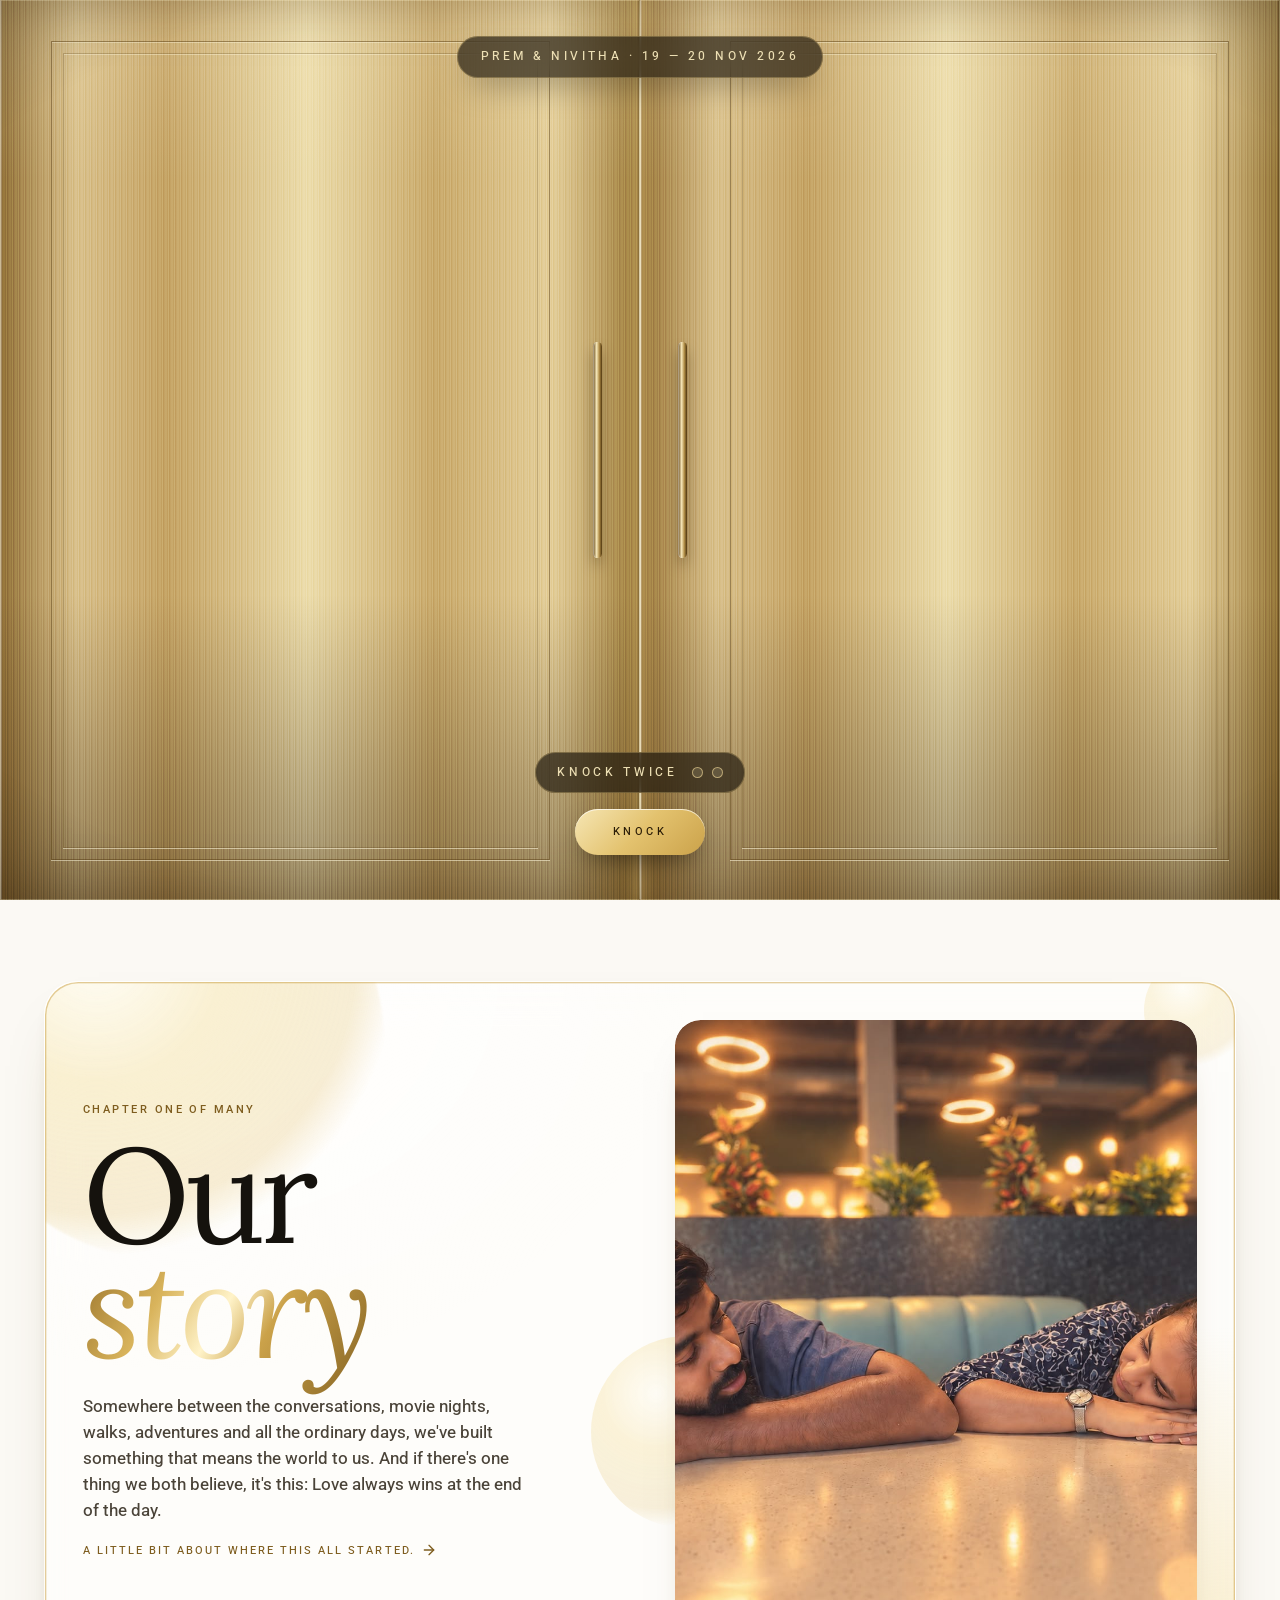
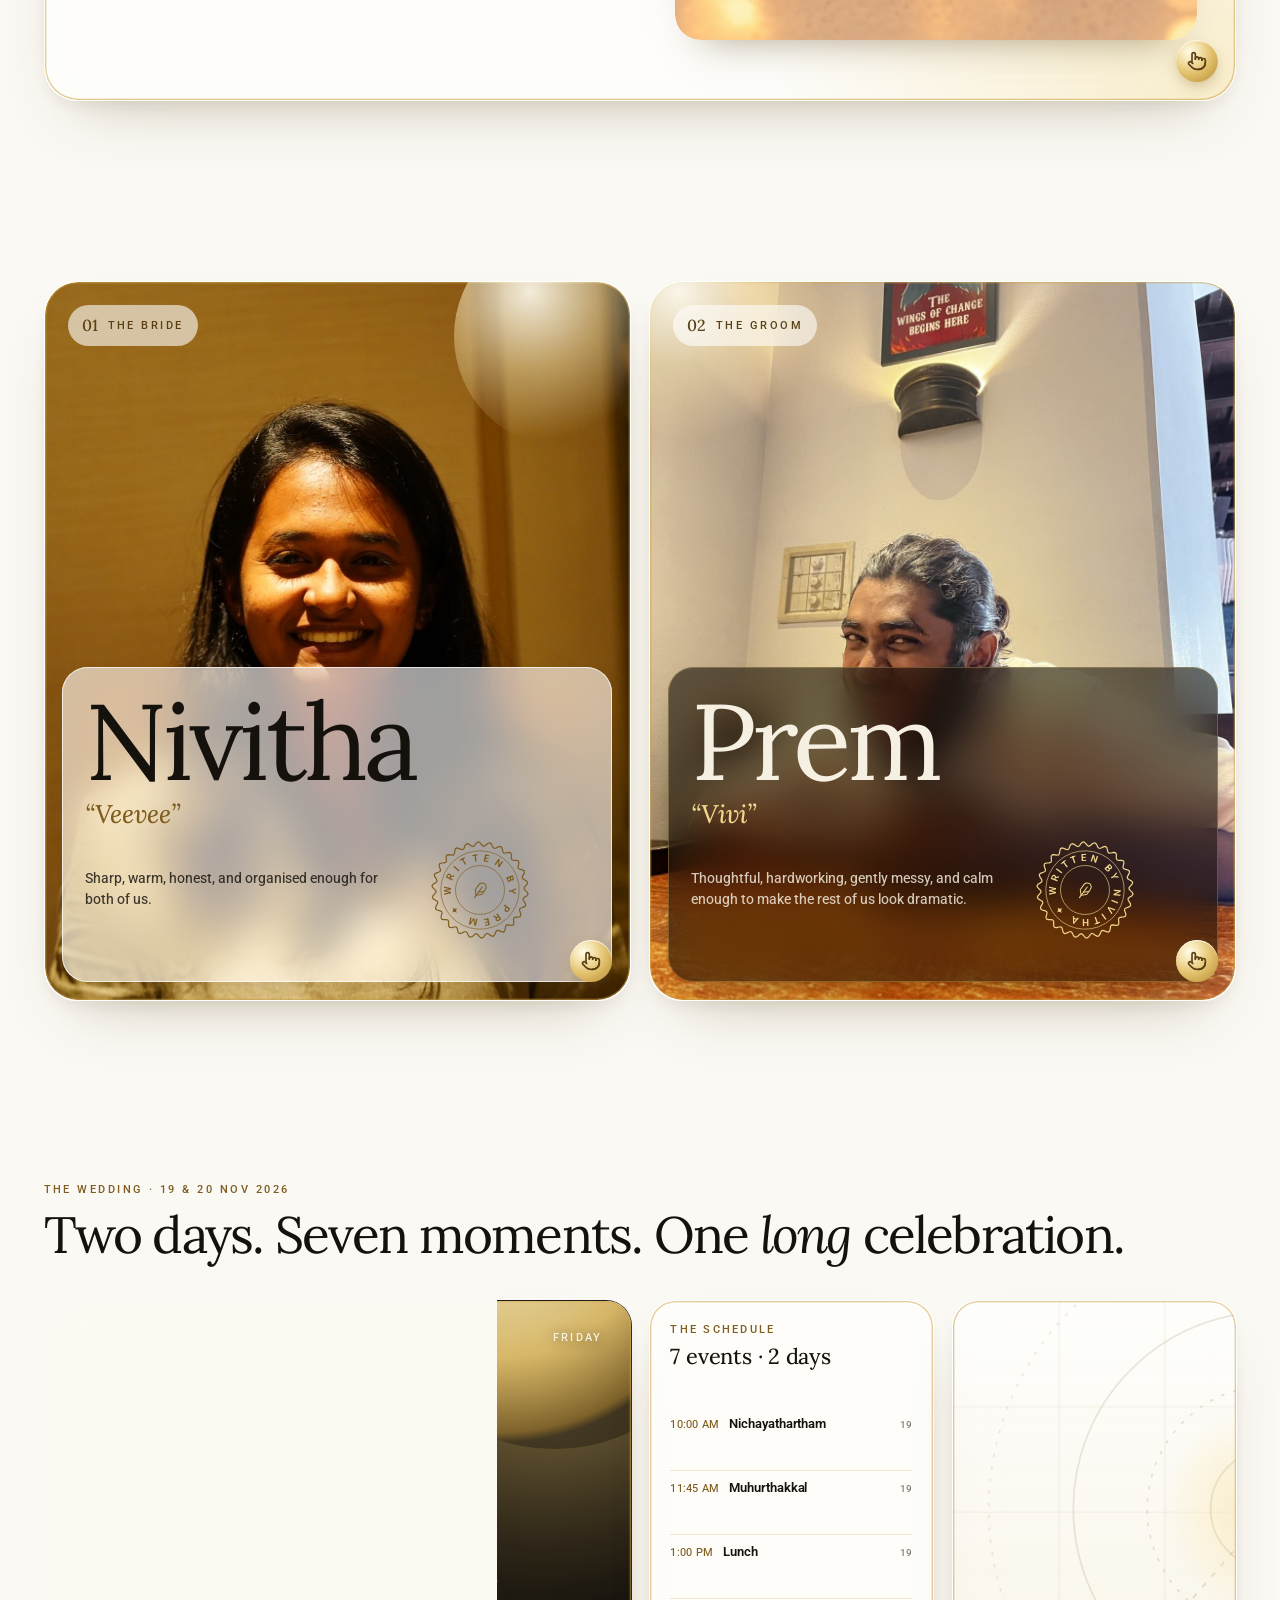
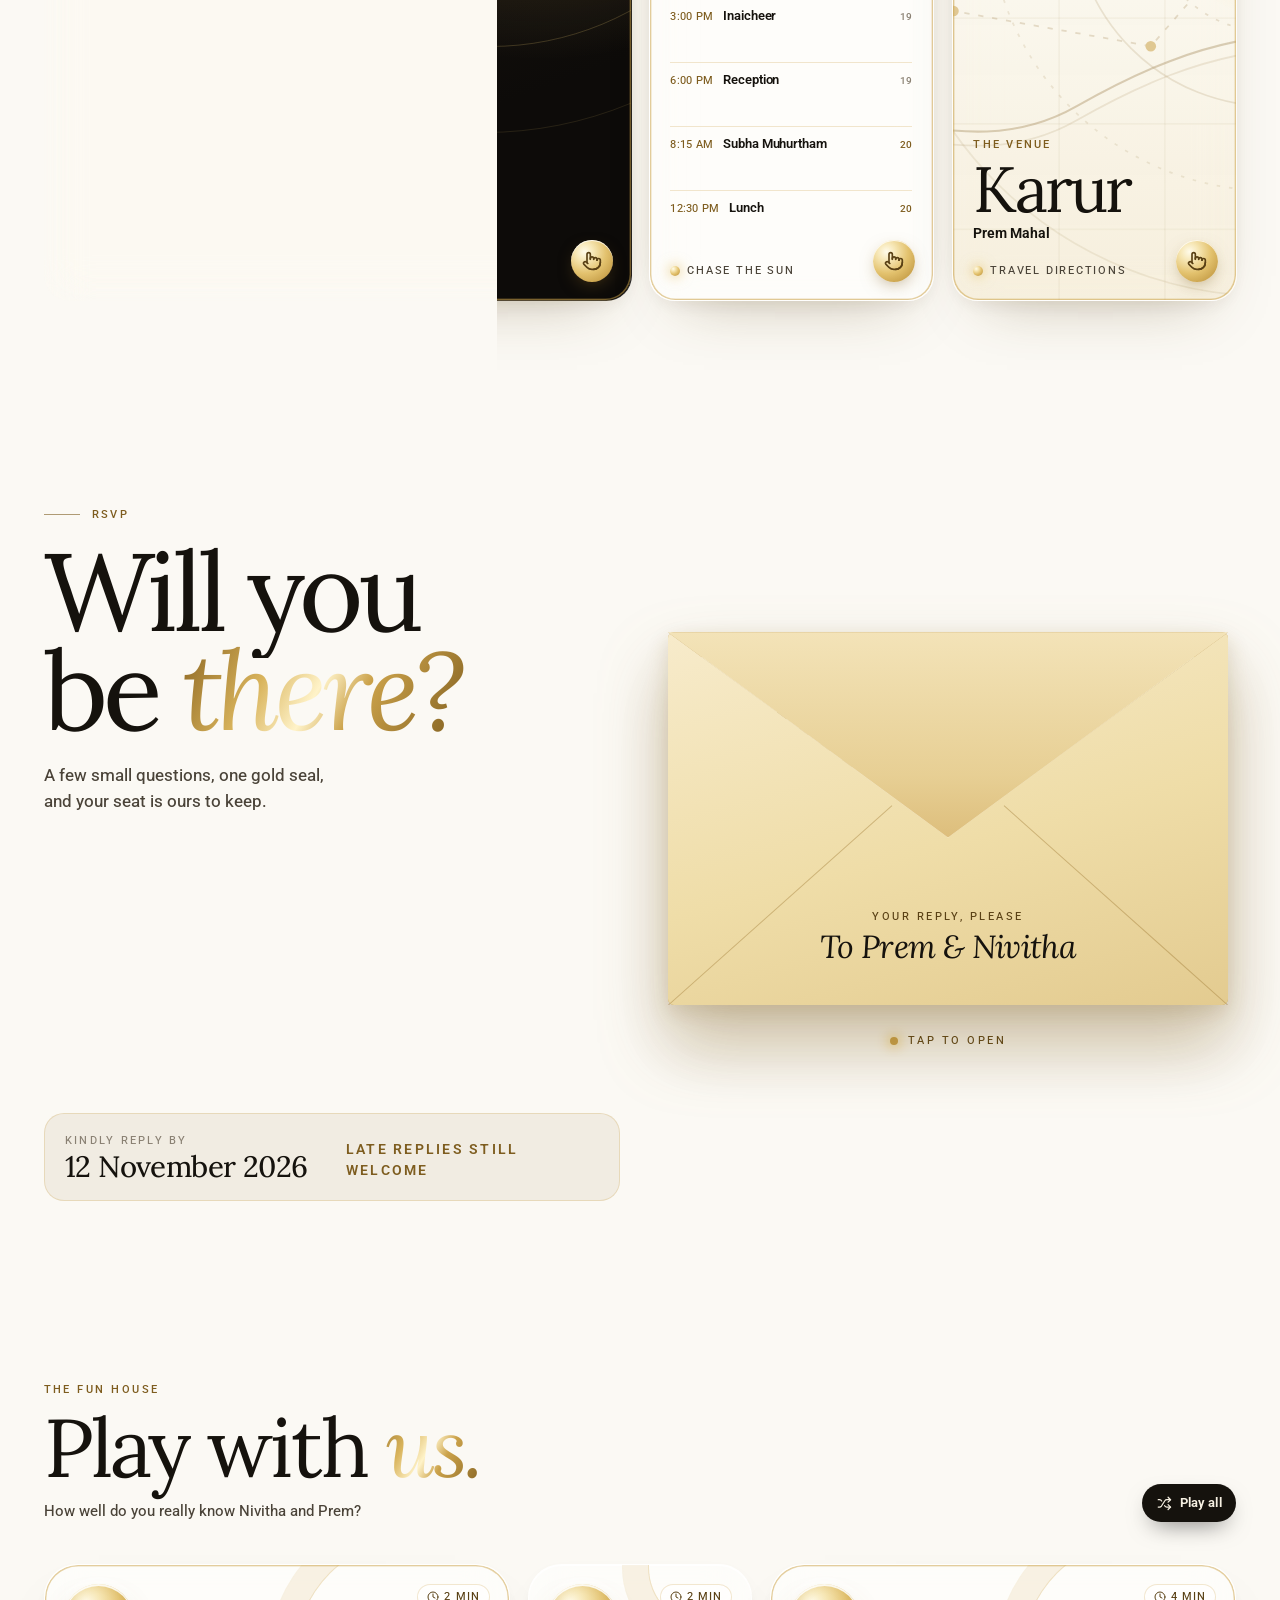
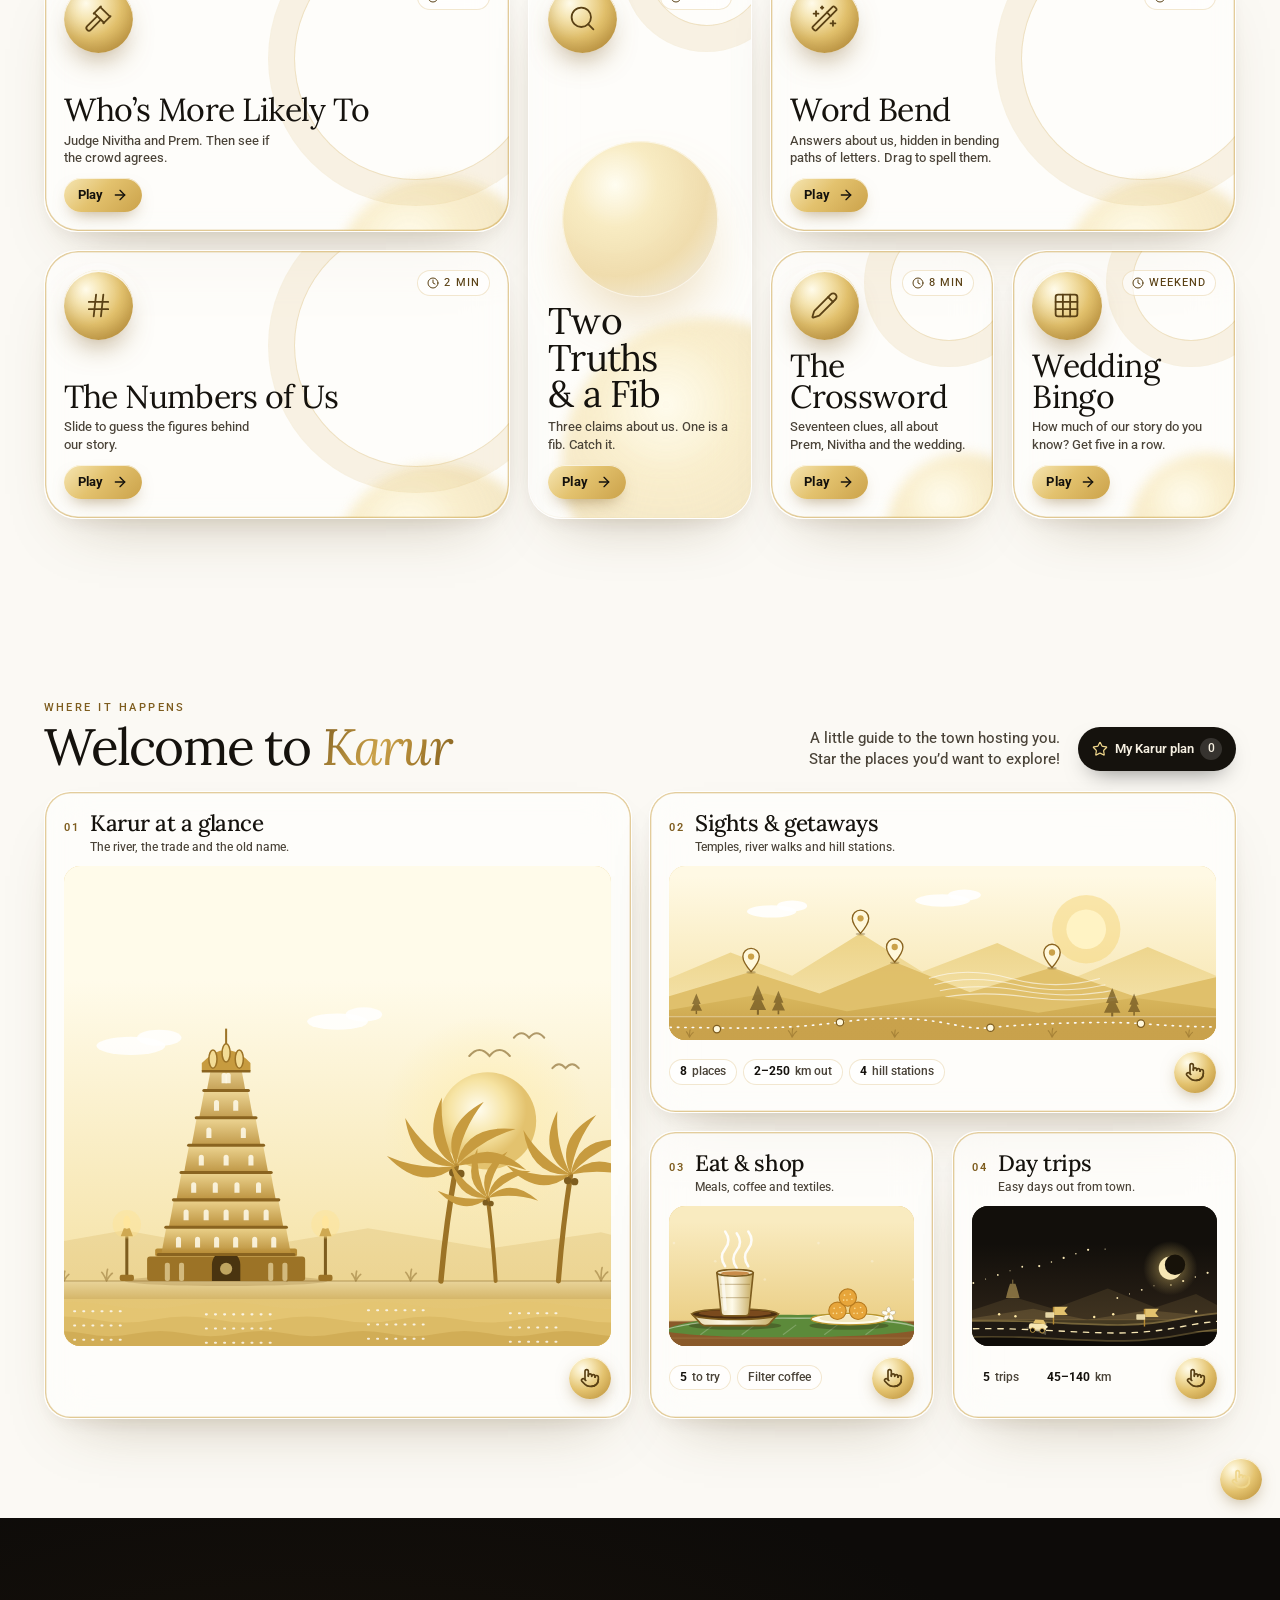
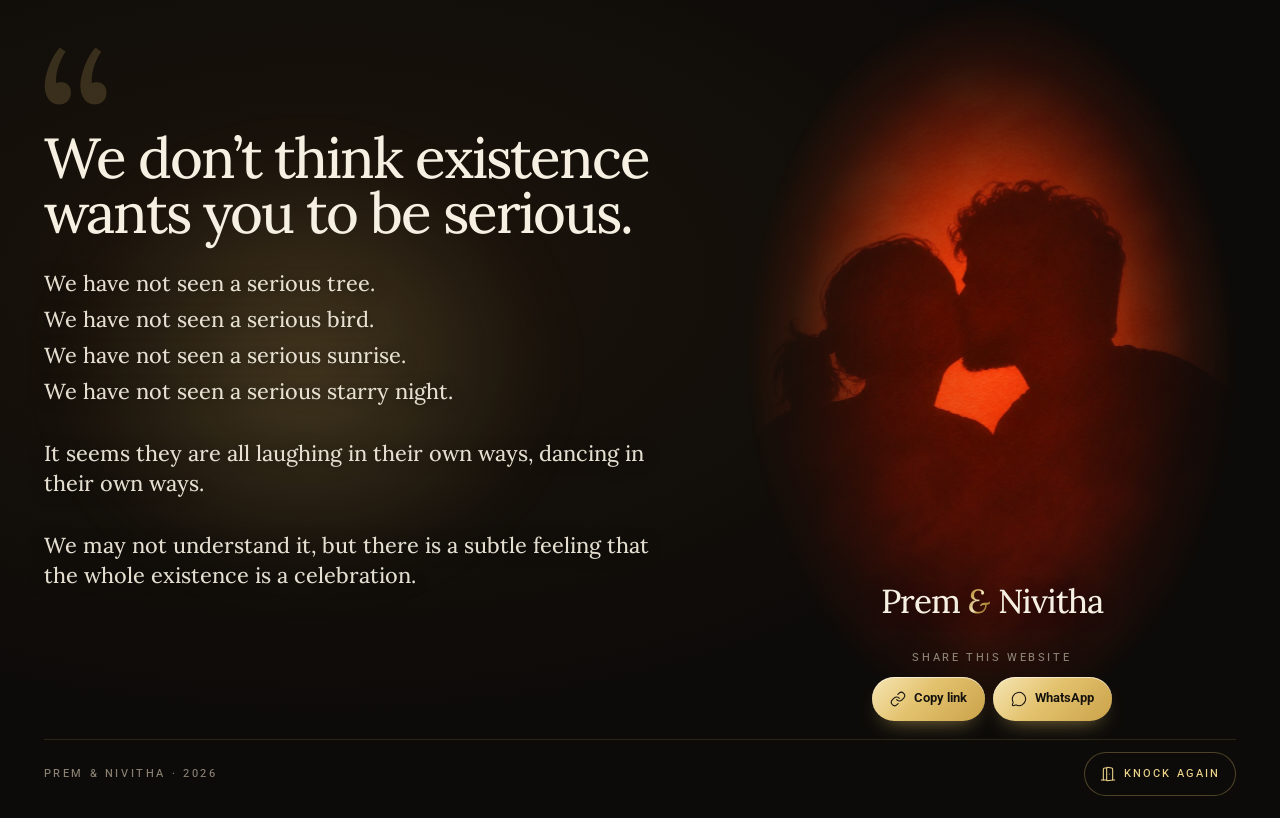
==== app.html @ fd8127ff "Initial commit: Kalyanam wedding site v2 Co-Authored-By: Claude Sonnet 5.5 <noreply@anthropic.com>" ====
<!doctype html>
<html lang="en" class="no-js is-door" data-theme="light">
<head>
  <meta charset="utf-8">
  <meta name="viewport" content="width=device-width, initial-scale=1, viewport-fit=cover">
  <title>Prem &amp; Nivitha · 19 &amp; 20 November 2026 · Karur</title>
  <meta name="description" content="Prem &amp; Nivitha are getting married in Karur on 19 &amp; 20 November 2026. Knock twice to come in.">
  <meta name="theme-color" content="#FBF9F4">
  <!-- Link previews (WhatsApp, Slack…). After deploying, make og:image / og:url absolute URLs. -->
  <meta property="og:type" content="website">
  <meta property="og:title" content="Prem &amp; Nivitha are getting married">
  <meta property="og:description" content="19 &amp; 20 November 2026 · Karur. Knock twice to come in.">
  <meta property="og:image" content="assets/img/og-image.jpg">
  <meta name="twitter:card" content="summary_large_image">
  <link rel="icon" href="assets/img/favicon.svg" type="image/svg+xml">

  <link rel="preconnect" href="https://fonts.googleapis.com">
  <link rel="preconnect" href="https://fonts.gstatic.com" crossorigin>
  <link rel="stylesheet" href="https://fonts.googleapis.com/css2?family=Lora:ital,wght@0,400;0,500;0,600;1,400;1,500&amp;family=Roboto:wght@300;400;500;700&amp;display=swap">

  <script>
    // The page runs inside the scaling shell (index.html); share links must point at the shell, not this file.
    window.__pageLoc = (function () { try { return window.parent !== window ? window.parent.location : location; } catch (e) { return location; } })();
    // Before paint: show the door unless ?skipdoor=1 or already opened this session.
    (function () {
      var d = document.documentElement, skip = false;
      d.classList.remove('no-js'); d.classList.add('js');
      try { skip = /[?&]skipdoor=1/.test(location.search) || sessionStorage.getItem('kalyanam:doorSeen') === 'true'; } catch (e) {}
      if (skip) d.classList.remove('is-door');
    })();
  </script>

  <link rel="stylesheet" href="assets/css/base.css">
  <link rel="stylesheet" href="assets/css/characters.css">
  <link rel="stylesheet" href="assets/css/sections/door.css">
  <link rel="stylesheet" href="assets/css/sections/home.css">
  <link rel="stylesheet" href="assets/css/sections/story.css">
  <link rel="stylesheet" href="assets/css/sections/us.css">
  <link rel="stylesheet" href="assets/css/sections/wedding.css">
  <link rel="stylesheet" href="assets/css/sections/play.css">
  <link rel="stylesheet" href="assets/css/sections/play-games-a.css">
  <link rel="stylesheet" href="assets/css/sections/play-games-b.css">
  <link rel="stylesheet" href="assets/css/sections/play-games-c.css">
  <link rel="stylesheet" href="assets/css/sections/karur.css">
  <link rel="stylesheet" href="assets/css/sections/rsvp.css">
  <link rel="stylesheet" href="assets/css/sections/footer.css">
</head>
<body>
  <canvas id="orbs" aria-hidden="true"></canvas>

  <!-- The knock-twice door (rendered by sections/door.js) -->
  <div id="door" aria-label="Welcome"></div>

  <header id="hud" class="hud">
    <a class="hud__mono" href="#home" data-goto="home" aria-label="Back to the top"><i aria-hidden="true"></i><span>P·N</span></a>
    <div class="hud__r">
      <button class="hud__btn" id="hud-sound" type="button" aria-label="Sound"></button>
      <a class="hud__pill" href="#rsvp" data-goto="rsvp">RSVP</a>
    </div>
  </header>

  <main id="world">
    <section id="home"    class="screen screen--flush" data-section data-dock data-title="Home"    data-icon="home"      data-theme="light"></section>
    <section id="story"   class="screen" data-section data-dock data-title="Our Story" data-icon="book-open" data-theme="light"></section>
    <section id="us"      class="screen" data-section data-dock data-title="The Couple" data-icon="heart"    data-theme="light"></section>
    <section id="wedding" class="screen" data-section data-dock data-title="The Wedding" data-icon="calendar" data-theme="light"></section>
    <section id="rsvp"    class="screen screen--flush" data-section data-dock data-title="RSVP" data-icon="mail" data-theme="light"></section>
    <section id="play"    class="screen" data-section data-dock data-title="Fun House" data-icon="dice-5"   data-theme="light"></section>
    <section id="karur"   class="screen" data-section data-dock data-title="Karur"     data-icon="map-pin"   data-theme="light"></section>
    <footer  id="footer"  class="screen screen--flush" data-section data-title="Footer" data-theme="dark"></footer>
  </main>

  <nav id="dock" class="dock" aria-label="Sections"></nav>
  <div id="toasts" aria-live="polite"></div>
  <div id="cursor" aria-hidden="true"><i></i></div>
  <noscript><p class="noscript">This site needs JavaScript to come alive. Please enable it.</p></noscript>

  <script src="assets/vendor/gsap/gsap.min.js" defer></script>
  <script src="assets/vendor/gsap/ScrollTrigger.min.js" defer></script>
  <script src="assets/vendor/gsap/Draggable.min.js" defer></script>
  <script src="assets/vendor/gsap/InertiaPlugin.min.js" defer></script>
  <script src="assets/vendor/gsap/MotionPathPlugin.min.js" defer></script>
  <script src="assets/vendor/gsap/DrawSVGPlugin.min.js" defer></script>
  <script src="assets/vendor/gsap/SplitText.min.js" defer></script>
  <script src="assets/vendor/gsap/ScrollToPlugin.min.js" defer></script>
  <script src="assets/vendor/gsap/CustomEase.min.js" defer></script>
  <script src="assets/vendor/gsap/Flip.min.js" defer></script>
  <script src="assets/vendor/gsap/TextPlugin.min.js" defer></script>
  <script type="module" src="assets/js/main.js"></script>
</body>
</html>
---- assets/css/base.css ----
/* ==========================================================================
   KALYANAM v2 · "Aurora" design system
   Light, luminous, editorial. Warm whites + liquid gold, glass surfaces, orbs of light.
   Everything is full-screen: each section is exactly one viewport on a laptop.
   ========================================================================== */

:root {
  --vh1: 9px;                          /* 1vh of the 1440×900 design stage – see index.html shell */
  /* Surfaces */
  --white: #FFFFFF;
  --paper: #FBF9F4;
  --mist: #F4EFE4;
  --champagne: #EADFC2;
  --night: #0D0B09;
  --night-2: #171310;
  --night-3: #221C15;

  /* Gold */
  --gold-200: #F6E6B4;
  --gold-300: #EFD68C;
  --gold-400: #E3C26E;
  --gold-500: #CBA24A;
  --gold-600: #A98030;
  --gold-700: #7E5D1F;   /* text-safe gold on light */
  --gold-800: #5A4115;

  /* Ink */
  --ink: #15120D;
  --ink-2: #4A4338;
  --ink-3: #8A8173;

  /* Foils */
  --gold-grad: linear-gradient(120deg, #8A6420 0%, #D9B45C 30%, #FFF3C9 48%, #CBA24A 62%, #7E5D1F 100%);
  --gold-fill: linear-gradient(135deg, #F6E6B4 0%, #E3C26E 45%, #CBA24A 100%);
  --orb-gold: radial-gradient(circle at 32% 28%, #FFFBEA 0%, #F6E6B4 22%, #E3C26E 52%, #B68A33 100%);

  /* Glass */
  --glass: rgba(255, 255, 255, .58);
  --glass-strong: rgba(255, 255, 255, .8);
  --glass-line: rgba(255, 255, 255, .75);
  --glass-ring: rgba(203, 162, 74, .26);
  --glass-shadow: 0 1px 0 rgba(255, 255, 255, .9) inset, 0 -1px 0 rgba(203, 162, 74, .08) inset,
                  0 30px 60px -34px rgba(90, 65, 21, .35), 0 8px 24px -12px rgba(90, 65, 21, .16);
  --blur: 22px;

  /* Type */
  --f-display: 'Lora', Georgia, 'Times New Roman', serif;
  --f-ui: 'Roboto', system-ui, -apple-system, 'Segoe UI', sans-serif;
  --f-mono: 'Roboto', system-ui, -apple-system, 'Segoe UI', sans-serif;

  --fs-mega: clamp(3.6rem, 11.5vw, 10.5rem);
  --fs-display: clamp(2.6rem, 6.4vw, 6rem);
  --fs-h2: clamp(2rem, 4.2vw, 3.6rem);
  --fs-h3: clamp(1.35rem, 2.2vw, 1.9rem);
  --fs-lead: clamp(1.02rem, 1.45vw, 1.25rem);
  --fs-body: clamp(.94rem, 1.05vw, 1.04rem);
  --fs-small: .84rem;
  --fs-label: .7rem;

  /* Layout */
  --pad: clamp(16px, 3.4vw, 56px);
  --top: clamp(64px, calc(9 * var(--vh1)), 88px);        /* room for the HUD */
  --bottom: clamp(84px, calc(11 * var(--vh1)), 108px);   /* room for the dock */
  --gap: clamp(10px, 1.4vw, 18px);
  --r-xl: clamp(24px, 2.6vw, 36px);
  --r-l: clamp(18px, 2vw, 28px);
  --r-m: 16px;
  --r-s: 10px;
  --safe-t: env(safe-area-inset-top, 0px);
  --safe-b: env(safe-area-inset-bottom, 0px);

  /* Motion */
  --ease: cubic-bezier(.22, 1, .36, 1);
  --ease-io: cubic-bezier(.65, 0, .35, 1);
  --ease-spring: cubic-bezier(.34, 1.4, .64, 1);

  /* Layers */
  --z-orbs: -2;
  --z-hud: 40;
  --z-dock: 45;
  --z-sheet: 80;
  --z-toast: 90;
  --z-door: 100;

  /* Live theme tokens (flip with data-theme) */
  --bg: var(--paper);
  --fg: var(--ink);
  --fg-2: var(--ink-2);
  --fg-3: var(--ink-3);
  --accent-text: var(--gold-700);
  color-scheme: light;
}
html[data-theme="dark"] {
  --bg: var(--night);
  --fg: #F6F0E2;
  --fg-2: rgba(246, 240, 226, .72);
  --fg-3: rgba(246, 240, 226, .46);
  --accent-text: var(--gold-300);
  --glass: rgba(255, 255, 255, .06);
  --glass-strong: rgba(255, 255, 255, .1);
  --glass-line: rgba(255, 255, 255, .12);
  --glass-ring: rgba(227, 194, 110, .22);
  --glass-shadow: 0 1px 0 rgba(255, 255, 255, .08) inset, 0 30px 60px -30px rgba(0, 0, 0, .7);
  color-scheme: dark;
}

/* ---------- Reset ---------- */
*, *::before, *::after { box-sizing: border-box; }
* { margin: 0; }
html {
  -webkit-text-size-adjust: 100%; text-size-adjust: 100%;
  -webkit-tap-highlight-color: transparent;
  background: var(--bg);
  transition: background-color .9s var(--ease-io);
  overflow-x: clip;
  scroll-behavior: auto;
}
body {
  min-height: 100svh;
  font-family: var(--f-ui); font-size: var(--fs-body); line-height: 1.55; font-weight: 450;
  color: var(--fg);
  background: transparent;
  overflow-x: clip;
  -webkit-font-smoothing: antialiased; -moz-osx-font-smoothing: grayscale; text-rendering: optimizeLegibility;
  transition: color .6s var(--ease-io);
}
img, svg, canvas, video { display: block; max-width: 100%; }
button, input, textarea, select { font: inherit; color: inherit; }
button { cursor: pointer; background: none; border: 0; padding: 0; }
a { color: inherit; text-decoration-thickness: 1px; text-underline-offset: .22em; }
h1, h2, h3, h4 { font-family: var(--f-display); font-weight: 400; line-height: .98; letter-spacing: -.02em; text-wrap: balance; }
p { text-wrap: pretty; }
::selection { background: var(--gold-300); color: var(--ink); }
[hidden] { display: none !important; }
:focus { outline: none; }
:focus-visible { outline: 2px solid var(--gold-500); outline-offset: 3px; border-radius: 10px; }
.sr-only { position: absolute; width: 1px; height: 1px; margin: -1px; padding: 0; overflow: hidden; clip: rect(0 0 0 0); white-space: nowrap; border: 0; }

html.is-door, html.is-door body, html.is-locked, html.is-locked body { overflow: hidden; }
html.is-door body { touch-action: none; }
html.is-door #hud, html.is-door #dock { opacity: 0; pointer-events: none; transform: translateY(12px); }

/* ---------- Page layers ---------- */
#orbs { position: fixed; inset: 0; z-index: var(--z-orbs); pointer-events: none; width: 100%; height: 100%; }
body::before { /* film grain */
  content: ''; position: fixed; inset: 0; z-index: -1; pointer-events: none; opacity: .5; mix-blend-mode: multiply;
  background-image: url("data:image/svg+xml;utf8,<svg xmlns='http://www.w3.org/2000/svg' width='160' height='160'><filter id='n'><feTurbulence type='fractalNoise' baseFrequency='.9' numOctaves='2' stitchTiles='stitch'/><feColorMatrix values='0 0 0 0 .35  0 0 0 0 .27  0 0 0 0 .1  0 0 0 .07 0'/></filter><rect width='100%' height='100%' filter='url(%23n)'/></svg>");
}
html[data-theme="dark"] body::before { mix-blend-mode: screen; opacity: .35; }
main { position: relative; z-index: 1; }

/* ---------- Screens (one viewport each) ---------- */
.screen {
  position: relative;
  min-height: 100svh;
  padding: var(--top) var(--pad) var(--bottom);
  display: grid;
  grid-template-rows: auto minmax(0, 1fr);
  gap: clamp(12px, calc(2.2 * var(--vh1)), 24px);
  scroll-snap-align: start;
  scroll-margin-top: 0;
}
.screen--flush { grid-template-rows: minmax(0, 1fr); }
.screen__head { display: flex; align-items: end; justify-content: space-between; gap: 24px; flex-wrap: wrap; }
.screen__title { font-size: var(--fs-h2); }
.screen__lead { max-width: 46ch; color: var(--fg-2); font-size: var(--fs-lead); line-height: 1.45; }
.stage { min-height: 0; display: grid; gap: var(--gap); }
/* idle settling is handled in core/snap.js (a slow glide), so no native scroll-snap here */
html.is-locked { scroll-snap-type: none; }

/* ---------- Type helpers ---------- */
.eyebrow { font-family: var(--f-mono); font-size: var(--fs-label); letter-spacing: .22em; text-transform: uppercase; color: var(--accent-text); font-weight: 500; }
.display { font-family: var(--f-display); font-size: var(--fs-display); line-height: .92; letter-spacing: -.035em; }
.display em, .serif-i { font-family: var(--f-display); font-style: italic; }
.gold { background: var(--gold-grad); -webkit-background-clip: text; background-clip: text; color: transparent; -webkit-text-fill-color: transparent; }
html[data-theme="dark"] .gold { background-image: linear-gradient(120deg, #E3C26E 0%, #FFF3C9 45%, #CBA24A 100%); }
.muted { color: var(--fg-2); }
.faint { color: var(--fg-3); }
.mono { font-family: var(--f-mono); letter-spacing: .04em; }

/* ---------- Glass cards ---------- */
.card {
  position: relative; isolation: isolate; overflow: hidden;
  border-radius: var(--r-l);
  background: var(--glass);
  -webkit-backdrop-filter: blur(var(--blur)) saturate(1.4); backdrop-filter: blur(var(--blur)) saturate(1.4);
  box-shadow: var(--glass-shadow);
  border: 1px solid var(--glass-line);
  padding: clamp(16px, 1.9vw, 28px);
  transition: transform .5s var(--ease), box-shadow .5s var(--ease), background-color .4s;
}
.card::before { /* gold hairline ring */
  content: ''; position: absolute; inset: 0; border-radius: inherit; pointer-events: none; z-index: 2;
  box-shadow: inset 0 0 0 1px var(--glass-ring);
}
.card::after { /* soft light that follows the pointer (set --mx/--my in px via cursor.js) */
  content: ''; position: absolute; inset: 0; pointer-events: none; z-index: 1; opacity: 0; transition: opacity .4s;
  background: radial-gradient(420px circle at var(--mx, 50%) var(--my, 0%), rgba(255, 244, 205, .55), transparent 60%);
}
html[data-theme="dark"] .card::after { background: radial-gradient(420px circle at var(--mx, 50%) var(--my, 0%), rgba(227, 194, 110, .18), transparent 60%); }
.card.is-live:hover::after { opacity: 1; }
.card--open { cursor: pointer; }
.card--open:hover { transform: translateY(-4px); }
.card--open:active { transform: translateY(-1px) scale(.992); }
.card > * { position: relative; z-index: 3; }
.card--dark { --fg: #F6F0E2; --fg-2: rgba(246, 240, 226, .72); --fg-3: rgba(246, 240, 226, .46); --accent-text: var(--gold-300);
  color: var(--fg); background: linear-gradient(160deg, rgba(34, 28, 21, .94), rgba(13, 11, 9, .96)); border-color: rgba(255, 255, 255, .08); }
.card--gold { background: var(--gold-fill); border-color: rgba(255, 255, 255, .5); color: var(--ink); --fg-2: rgba(21, 18, 13, .72); --fg-3: rgba(21, 18, 13, .5); --accent-text: var(--gold-800); }
.card--fill { padding: 0; }

/* The "expand" affordance: a little gold orb with a plus */
.plus {
  position: absolute; z-index: 4; right: clamp(12px, 1.4vw, 20px); bottom: clamp(12px, 1.4vw, 20px);
  width: 40px; height: 40px; border-radius: 50%;
  display: grid; place-items: center;
  background: var(--orb-gold); color: var(--gold-800);
  box-shadow: 0 6px 18px -6px rgba(126, 93, 31, .6), inset 0 1px 0 rgba(255, 255, 255, .8);
  transition: transform .5s var(--ease-spring);
}
.plus svg { width: 18px; height: 18px; transition: transform .5s var(--ease-spring); }
.card--open:hover .plus { transform: scale(1.1); }
.card--open:hover .plus svg { transform: rotate(90deg); }
.plus--tl { right: auto; left: clamp(12px, 1.4vw, 20px); bottom: auto; top: clamp(12px, 1.4vw, 20px); }

/* Clickable cards: the gold orb carries a little hand that taps, with a ripple ring, plus a resting gold edge. No words; it reads as tappable even without hover (phones) */
.plus--tap { width: 42px; height: 42px; }
.plus--tap svg { width: 20px; height: 20px; transform-origin: 40% 85%; animation: k-tap 3.2s var(--ease) infinite; }
.plus__ripple { position: absolute; inset: 0; border-radius: 50%; pointer-events: none; border: 2px solid rgba(203, 162, 74, .75); opacity: 0; animation: k-ripple 3.2s var(--ease) infinite; }
.card--cue::before { box-shadow: inset 0 0 0 1px var(--glass-ring), inset 0 0 0 1.5px rgba(203, 162, 74, .38); }
.card--cue:hover, .card--cue:focus-visible { box-shadow: var(--glass-shadow), 0 0 0 2px rgba(203, 162, 74, .7), 0 18px 40px -16px rgba(126, 93, 31, .55); }
.card--cue:focus-visible { outline: none; }
/* Hover: the card lifts, the orb swells and the hand taps fast with a double ripple */
.card--open:hover { transform: translateY(-8px) scale(1.012); }
.card--open:hover .plus--tap { transform: scale(1.28); box-shadow: 0 10px 26px -6px rgba(126, 93, 31, .75), 0 0 0 5px rgba(203, 162, 74, .22), inset 0 1px 0 rgba(255, 255, 255, .8); }
.card--open:hover .plus--tap svg { animation: k-tap-fast .9s var(--ease) infinite; }
.card--open:hover .plus--tap .plus__ripple { animation: k-ripple-fast .9s ease-out infinite; }
.card--open:hover .plus--tap::after { content: ''; position: absolute; inset: 0; border-radius: 50%; pointer-events: none; border: 2px solid rgba(203, 162, 74, .6); opacity: 0; animation: k-ripple-fast .9s ease-out .3s infinite; }
@keyframes k-tap-fast {
  0%, 100% { transform: translateY(0) rotate(0) scale(1); }
  35% { transform: translateY(-5px) rotate(-12deg); }
  60% { transform: translateY(2px) rotate(0) scale(.84); }
}
@keyframes k-ripple-fast {
  0% { transform: scale(1); opacity: .95; }
  100% { transform: scale(2.3); opacity: 0; }
}
@keyframes k-tap {
  0%, 58%, 100% { transform: translateY(0) rotate(0); }
  68% { transform: translateY(-4px) rotate(-10deg); }
  78% { transform: translateY(2px) scale(.88) rotate(0); }
  88% { transform: translateY(0) scale(1); }
}
@keyframes k-ripple {
  0%, 74% { transform: scale(1); opacity: 0; }
  78% { opacity: .9; }
  100% { transform: scale(1.9); opacity: 0; }
}
@media (prefers-reduced-motion: reduce) { .plus--tap svg, .plus__ripple, .plus--tap::after { animation: none !important; } }

/* ---------- Buttons & chips ---------- */
.btn {
  --h: 48px;
  display: inline-flex; align-items: center; justify-content: center; gap: .6em;
  height: var(--h); padding: 0 1.5em; border-radius: 999px;
  font-weight: 650; font-size: .94rem; letter-spacing: .01em; text-decoration: none; white-space: nowrap;
  color: var(--ink); background: var(--gold-fill);
  box-shadow: inset 0 1px 0 rgba(255, 255, 255, .7), 0 10px 24px -10px rgba(126, 93, 31, .6);
  transition: transform .4s var(--ease), box-shadow .4s var(--ease), filter .3s;
}
.btn:hover { transform: translateY(-2px); filter: saturate(1.1) brightness(1.03); }
.btn:active { transform: translateY(1px) scale(.98); }
.btn svg { width: 1.1em; height: 1.1em; }
.btn--ghost { background: var(--glass); color: var(--fg); box-shadow: inset 0 0 0 1px var(--glass-ring); -webkit-backdrop-filter: blur(12px); backdrop-filter: blur(12px); }
.btn--ghost:hover { background: var(--glass-strong); }
.btn--dark { background: var(--ink); color: #F6F0E2; box-shadow: 0 10px 24px -10px rgba(0, 0, 0, .6); }
.btn--sm { --h: 38px; font-size: .84rem; padding: 0 1.1em; }
.btn--lg { --h: 58px; font-size: 1.02rem; padding: 0 2em; }
.btn[disabled] { opacity: .45; pointer-events: none; }
.chip {
  display: inline-flex; align-items: center; gap: .5em; height: 38px; padding: 0 1.05em; border-radius: 999px;
  font-size: .84rem; font-weight: 600; color: var(--fg-2);
  background: var(--glass); box-shadow: inset 0 0 0 1px var(--glass-ring);
  transition: background-color .3s, color .3s, transform .3s var(--ease), box-shadow .3s;
}
.chip:hover { background: var(--glass-strong); color: var(--fg); }
.chip[aria-pressed="true"], .chip.is-active { background: var(--ink); color: #F6F0E2; box-shadow: none; }
html[data-theme="dark"] .chip[aria-pressed="true"], html[data-theme="dark"] .chip.is-active { background: var(--gold-fill); color: var(--ink); }

/* ---------- Forms ---------- */
.field { display: grid; gap: 8px; }
.field > label, .field__label { font-family: var(--f-mono); font-size: var(--fs-label); letter-spacing: .16em; text-transform: uppercase; color: var(--fg-3); }
.input, .textarea {
  width: 100%; border: 0; border-radius: var(--r-m); padding: 16px 18px; font-size: 1.05rem; color: var(--fg);
  background: var(--glass); box-shadow: inset 0 0 0 1px var(--glass-ring);
  transition: box-shadow .3s, background-color .3s;
}
.textarea { min-height: 120px; resize: vertical; line-height: 1.5; }
.input::placeholder, .textarea::placeholder { color: var(--fg-3); }
.input:focus, .textarea:focus { background: var(--glass-strong); box-shadow: inset 0 0 0 2px var(--gold-500), 0 0 0 6px rgba(203, 162, 74, .16); }
.input[aria-invalid="true"] { box-shadow: inset 0 0 0 2px #C0463A; }
.field__error { font-size: .85rem; color: #B23A2E; }

/* ---------- HUD (monogram, sound, rsvp) ---------- */
.hud {
  position: fixed; z-index: var(--z-hud); top: 0; left: 0; right: 0;
  padding: calc(var(--safe-t) + 14px) var(--pad) 0;
  display: flex; align-items: center; justify-content: space-between; pointer-events: none;
  transition: opacity .6s var(--ease), transform .6s var(--ease);
}
.hud > * { pointer-events: auto; }
.hud__mono {
  display: inline-flex; align-items: center; gap: 10px; height: 42px; padding: 0 16px 0 6px; border-radius: 999px;
  font-family: var(--f-display); font-size: 1.25rem; letter-spacing: -.01em; color: var(--fg); text-decoration: none;
  background: var(--glass); -webkit-backdrop-filter: blur(16px); backdrop-filter: blur(16px); box-shadow: inset 0 0 0 1px var(--glass-ring);
}
.hud__mono i { width: 30px; height: 30px; border-radius: 50%; background: var(--orb-gold); display: block; box-shadow: inset 0 1px 0 rgba(255, 255, 255, .8), 0 4px 10px -4px rgba(126, 93, 31, .6); }
.hud__r { display: flex; gap: 8px; align-items: center; }
.hud__btn {
  width: 42px; height: 42px; border-radius: 50%; display: grid; place-items: center; color: var(--fg);
  background: var(--glass); -webkit-backdrop-filter: blur(16px); backdrop-filter: blur(16px); box-shadow: inset 0 0 0 1px var(--glass-ring);
  transition: transform .3s var(--ease), background-color .3s;
}
.hud__btn:hover { transform: scale(1.06); background: var(--glass-strong); }
.hud__btn svg { width: 18px; height: 18px; }
.hud__pill { height: 42px; padding: 0 18px; border-radius: 999px; font-weight: 650; font-size: .86rem; background: var(--ink); color: #F6F0E2; text-decoration: none; display: inline-flex; align-items: center; }
html[data-theme="dark"] .hud__pill { background: var(--gold-fill); color: var(--ink); }
@media (max-width: 520px) { .hud__pill { display: none; } }

/* ---------- Dock (bottom navigation) ---------- */
.dock {
  position: fixed; z-index: var(--z-dock); left: 50%; bottom: calc(var(--safe-b) + 16px); transform: translateX(-50%);
  display: flex; gap: 2px; padding: 6px; border-radius: 999px;
  background: var(--glass-strong); -webkit-backdrop-filter: blur(24px) saturate(1.5); backdrop-filter: blur(24px) saturate(1.5);
  box-shadow: var(--glass-shadow), inset 0 0 0 1px var(--glass-ring);
  transition: opacity .6s var(--ease), transform .6s var(--ease);
  max-width: calc(100vw - 20px);
}
html[data-theme="dark"] .dock { background: rgba(23, 19, 16, .72); }
.dock__ind { position: absolute; top: 6px; left: 0; height: 46px; border-radius: 999px; background: var(--gold-fill); box-shadow: inset 0 1px 0 rgba(255, 255, 255, .7), 0 6px 16px -6px rgba(126, 93, 31, .7); transition: transform .55s var(--ease), width .55s var(--ease); z-index: 0; }
.dock__item { position: relative; z-index: 1; height: 46px; min-width: 46px; padding: 0 14px; border-radius: 999px; display: inline-flex; align-items: center; justify-content: center; gap: 8px; color: var(--fg-2); font-size: .82rem; font-weight: 650; white-space: nowrap; transition: color .3s, padding .5s var(--ease); }
.dock__item svg { width: 19px; height: 19px; flex: none; }
.dock__item span { display: none; }
.dock__item.is-active { color: var(--ink); }
@media (min-width: 900px) { .dock__item.is-active span { display: inline; } .dock__item:hover { color: var(--fg); } .dock__item.is-active:hover { color: var(--ink); } }
@media (max-width: 420px) { .dock__item { min-width: 42px; padding: 0 10px; } .dock__ind { height: 42px; } .dock__item { height: 42px; } }

/* ---------- Sheet (cards that open to full screen) ---------- */
.sheet { position: fixed; inset: 0; z-index: var(--z-sheet); pointer-events: none; }
.sheet__panel {
  position: absolute; inset: 0; pointer-events: auto; overflow: hidden;
  background: var(--bg); color: var(--fg);
  clip-path: inset(var(--ct, 0px) var(--cr, 0px) var(--cb, 0px) var(--cl, 0px) round var(--crad, 0px));
  will-change: clip-path;
}
.sheet__panel[data-theme="dark"] { --bg: var(--night); --fg: #F6F0E2; --fg-2: rgba(246, 240, 226, .72); --fg-3: rgba(246, 240, 226, .46); --accent-text: var(--gold-300);
  --glass: rgba(255, 255, 255, .06); --glass-strong: rgba(255, 255, 255, .1); --glass-line: rgba(255, 255, 255, .12); --glass-ring: rgba(227, 194, 110, .22); --glass-shadow: 0 30px 60px -30px rgba(0, 0, 0, .7); }
.sheet__bg { position: absolute; inset: 0; z-index: 0; overflow: hidden; pointer-events: none; }
.sheet__bg i { position: absolute; border-radius: 50%; filter: blur(60px); opacity: .55; background: radial-gradient(circle, #F6E6B4, rgba(227, 194, 110, 0) 70%); }
.sheet__bg i:nth-child(1) { width: 60vmax; height: 60vmax; left: -20vmax; top: -24vmax; }
.sheet__bg i:nth-child(2) { width: 46vmax; height: 46vmax; right: -16vmax; bottom: -20vmax; opacity: .45; background: radial-gradient(circle, #FFFFFF, rgba(255, 255, 255, 0) 70%); }
.sheet__panel[data-theme="dark"] .sheet__bg i { opacity: .22; }
.sheet__bar {
  position: absolute; z-index: 5; top: 0; left: 0; right: 0; height: calc(var(--safe-t) + 64px);
  padding: var(--safe-t) var(--pad) 0; display: flex; align-items: center; justify-content: flex-start; gap: 16px;
  background: linear-gradient(var(--bg) 40%, transparent); opacity: 0; transition: opacity .5s .25s;
}
.sheet.is-in .sheet__bar { opacity: 1; }
.sheet__title { font-family: var(--f-mono); font-size: var(--fs-label); letter-spacing: .2em; text-transform: uppercase; color: var(--accent-text); }
.sheet__close { height: 44px; padding: 0 18px 0 14px; gap: 8px; border-radius: 999px; display: inline-flex; align-items: center; background: var(--gold-fill); color: var(--ink); font-size: .85rem; font-weight: 700; letter-spacing: .03em; box-shadow: inset 0 1px 0 rgba(255, 255, 255, .8), 0 8px 20px -8px rgba(126, 93, 31, .65), 0 0 0 1px rgba(203, 162, 74, .55); transition: transform .4s var(--ease-spring), box-shadow .3s; }
.sheet__close:hover { transform: scale(1.06); box-shadow: inset 0 1px 0 rgba(255, 255, 255, .8), 0 10px 24px -8px rgba(126, 93, 31, .8), 0 0 0 2px rgba(203, 162, 74, .8); }
.sheet__close:hover svg { transform: rotate(90deg); }
.sheet__close svg { width: 18px; height: 18px; transition: transform .4s var(--ease-spring); }
.sheet__progress { position: absolute; z-index: 6; top: 0; left: 0; right: 0; height: 2px; transform-origin: left; transform: scaleX(var(--p, 0)); background: var(--gold-grad); }
.sheet__scroll { position: absolute; inset: 0; z-index: 2; overflow-x: hidden; overflow-y: auto; overscroll-behavior: contain; -webkit-overflow-scrolling: touch; padding: calc(var(--safe-t) + 76px) var(--pad) calc(var(--safe-b) + 56px); scroll-behavior: smooth; }
.sheet__body { max-width: 1180px; margin: 0 auto; opacity: 0; transform: translateY(24px); transition: opacity .6s .22s var(--ease), transform .8s .22s var(--ease); }
.sheet.is-in .sheet__body { opacity: 1; transform: none; }
.sheet--wide .sheet__body { max-width: 1480px; }
.sheet--narrow .sheet__body { max-width: 820px; }
.sheet--fill .sheet__scroll { padding: calc(var(--safe-t) + 64px) 0 0; overflow: hidden; }
.sheet--fill .sheet__body { max-width: none; height: 100%; }

/* ---------- Toast ---------- */
#toasts { position: fixed; z-index: var(--z-toast); left: 50%; top: calc(var(--safe-t) + 72px); transform: translateX(-50%); display: grid; gap: 8px; justify-items: center; pointer-events: none; width: min(92vw, 440px); }
.toast { padding: 12px 20px; border-radius: 999px; font-size: .9rem; font-weight: 600; text-align: center;
  background: rgba(21, 18, 13, .92); color: #F6F0E2; -webkit-backdrop-filter: blur(14px); backdrop-filter: blur(14px);
  box-shadow: 0 16px 40px -16px rgba(0, 0, 0, .6); animation: toast-in .5s var(--ease) both; }
.toast.is-out { animation: toast-out .4s var(--ease) both; }
@keyframes toast-in { from { opacity: 0; transform: translateY(-12px) scale(.96); } }
@keyframes toast-out { to { opacity: 0; transform: translateY(-8px) scale(.98); } }

/* ---------- Cursor orb (desktop) ---------- */
#cursor { position: fixed; z-index: 95; left: 0; top: 0; width: 0; height: 0; pointer-events: none; }
#cursor i { position: absolute; left: -9px; top: -9px; width: 18px; height: 18px; border-radius: 50%; background: radial-gradient(circle, #FFF6D6, #E3C26E 60%, rgba(227, 194, 110, 0)); box-shadow: 0 0 24px 6px rgba(227, 194, 110, .45); transition: width .35s var(--ease), height .35s var(--ease), left .35s var(--ease), top .35s var(--ease), opacity .3s; opacity: 0; mix-blend-mode: multiply; }
html[data-theme="dark"] #cursor i { mix-blend-mode: screen; }
#cursor.is-on i { opacity: .9; }
#cursor.is-hover i { width: 46px; height: 46px; left: -23px; top: -23px; opacity: .55; }
@media (hover: none), (pointer: coarse) { #cursor { display: none; } }

/* ---------- Reveals ---------- */
.rv { opacity: 0; transform: translateY(26px); transition: opacity .9s var(--ease), transform 1s var(--ease); transition-delay: var(--d, 0s); }
.rv.is-in { opacity: 1; transform: none; }

/* ---------- Utility ---------- */
.row { display: flex; align-items: center; gap: 12px; flex-wrap: wrap; }
.grid-fill { display: grid; gap: var(--gap); min-height: 0; }
.orb-dot { display: inline-block; width: 10px; height: 10px; border-radius: 50%; background: var(--orb-gold); box-shadow: 0 0 12px 2px rgba(227, 194, 110, .55); }
.hair { height: 1px; background: linear-gradient(90deg, transparent, var(--glass-ring), transparent); border: 0; }
.noscript { padding: 24px; text-align: center; font-family: var(--f-display); font-size: 1.4rem; }

/* ---------- Reduced motion ---------- */
@media (prefers-reduced-motion: reduce) {
  *, *::before, *::after { animation-duration: .001ms !important; animation-iteration-count: 1 !important; transition-duration: .001ms !important; scroll-behavior: auto !important; }
  .rv { opacity: 1; transform: none; }
}

/* ---------- Photo placeholder (lib/ph.js) ---------- */
.ph, .ph-img { display: block; width: 100%; border-radius: inherit; }
.ph {
  position: relative; overflow: hidden; display: grid; place-items: center; align-content: center; gap: 6px; text-align: center; isolation: isolate;
  background:
    radial-gradient(120% 90% at 20% 10%, rgba(255, 255, 255, .85), transparent 55%),
    radial-gradient(90% 80% at 85% 95%, rgba(227, 194, 110, .55), transparent 60%),
    linear-gradient(160deg, #F7EFD9, #E9DCBC);
}
.ph--v2 { background: radial-gradient(110% 90% at 80% 5%, rgba(255, 255, 255, .9), transparent 55%), radial-gradient(100% 80% at 10% 100%, rgba(203, 162, 74, .5), transparent 60%), linear-gradient(200deg, #FBF3DF, #EADFC2); }
.ph--v3 { background: radial-gradient(90% 90% at 50% 0%, rgba(255, 255, 255, .9), transparent 60%), radial-gradient(80% 70% at 100% 70%, rgba(243, 217, 143, .7), transparent 60%), linear-gradient(120deg, #F4EAD0, #E4D3A8); }
.ph--v4 { background: radial-gradient(100% 100% at 0% 100%, rgba(227, 194, 110, .6), transparent 55%), radial-gradient(90% 80% at 90% 0%, rgba(255, 255, 255, .85), transparent 60%), linear-gradient(180deg, #F9F1DC, #E8D9B3); }
.ph--v5 { background: radial-gradient(70% 70% at 50% 40%, rgba(255, 255, 255, .8), transparent 65%), linear-gradient(140deg, #F2E6C8, #DFCB9A); }
.ph--dark { background: radial-gradient(100% 90% at 20% 0%, rgba(227, 194, 110, .35), transparent 55%), linear-gradient(160deg, #2B231A, #0D0B09); color: #F6F0E2; }
.ph::after { content: ''; position: absolute; inset: 0; z-index: -1; opacity: .5; mix-blend-mode: multiply; background-image: var(--grain, none); }
.ph__orb { position: absolute; width: 46%; aspect-ratio: 1; border-radius: 50%; left: 27%; top: 14%; z-index: -1; filter: blur(2px);
  background: radial-gradient(circle at 34% 30%, rgba(255, 252, 238, .95), rgba(246, 230, 180, .75) 30%, rgba(227, 194, 110, .35) 62%, transparent 72%); }
.ph__initial { font-family: var(--f-display); font-weight: 400; font-size: clamp(4rem, 14vw, 10rem); line-height: 1; letter-spacing: -.04em; color: rgba(126, 93, 31, .55); }
.ph__label { font-family: var(--f-display); font-style: italic; font-size: clamp(.95rem, 1.5vw, 1.3rem); color: var(--gold-800); padding: 0 12px; line-height: 1.15; }
.ph__file { font-family: var(--f-mono); font-size: .62rem; letter-spacing: .02em; color: rgba(90, 65, 21, .55); padding: 0 10px; word-break: break-all; max-width: 94%; }
.ph--dark .ph__label { color: var(--gold-300); } .ph--dark .ph__file { color: rgba(246, 240, 226, .4); } .ph--dark .ph__initial { color: rgba(227, 194, 110, .4); }

/* The dock steps aside on the footer (the footer has its own actions) */
html.at-end .dock { opacity: 0; pointer-events: none; transform: translate(-50%, 18px); }

/* Mobile design stage is 390×844 (the shell in index.html scales it to the real screen). */
@media (max-width: 699px) { :root { --vh1: 8.44px; } }
---- assets/css/characters.css ----
/* ==========================================================================
   KALYANAM · characters.css — chibi paper dolls (assets/js/core/characters.js)

   Sizing: the SVG fills its container's width (height follows the viewBox).
   To size by height instead:  .my-thing .chr { height: 160px; width: auto; }

   Every hook group (.chr-rig, .chr-head, .chr-arm-*, .chr-braid, .chr-wing …) contains an
   invisible pivot circle centred on its joint, so `transform-origin: 50% 50%` of its fill-box
   IS the shoulder / neck / feet. GSAP users: transformOrigin: '50% 50%' does the same.

   Opt-in loops (add to the <svg class="chr …">):
     .chr--blink  eyes blink (+ sparkles twinkle, notes float, the couple's heart beats)
     .chr--wave   the screen-right arm waves      .chr--bob   gentle breathing bounce
     .chr--sway   slow side-to-side + braid/tail  .chr--dance happy little dance
     .chr--flap   parrot wings (ruffle when perched, flap in flight)
     .chr--walk   bouncy steps (couple 'walk' pose)
   One-shots (use react(el, kind) from characters.js): .chr--hop .chr--spin .chr--nod .chr--shake
     .chr--wiggle .chr--cheer .chr--blush
   Looks: .chr--lift (paper drop shadow) .chr--glow (warm rim light, night scenes) .chr--mirror
   Paused under any ancestor .is-paused; all motion off under prefers-reduced-motion.
   ========================================================================== */

.chr {
  display: block;
  width: 100%;
  height: auto;
  overflow: visible;
  -webkit-user-select: none;
  user-select: none;
  -webkit-tap-highlight-color: transparent;
}
.chr-pivot { fill: none; stroke: none; pointer-events: none; }

/* Hooks rotate/scale about their joint (see header). */
.chr-rig, .chr-head, .chr-arm-l, .chr-arm-r, .chr-arm-hold, .chr-braid, .chr-garland,
.chr-wing, .chr-tail, .chr-card, .chr-body, .chr-eyes, .chr-mouth, .chr-blush, .chr-shadow,
.chr-sparkle, .chr-notes, .chr-heart, .chr-foot-l, .chr-foot-r {
  transform-box: fill-box;
  transform-origin: 50% 50%;
}
.chr-body { transform-origin: 50% 100%; }
.chr-eyes { transform-origin: 50% 55%; }

/* ---------- Looks ---------- */
.chr--lift { filter: drop-shadow(0 6px 8px rgba(95, 70, 18, .2)); }
.chr--glow { filter: drop-shadow(0 0 1.2px rgba(255, 238, 196, .7)) drop-shadow(0 0 12px rgba(235, 200, 103, .32)); }
.chr--mirror { transform: scaleX(-1); }

/* ---------- Loops ---------- */
/* Blink (with a sneaky double-blink every other cycle) */
.chr--blink .chr-eyes { animation: chr-blink 5.2s ease-in-out var(--chr-d, 0s) infinite; }
@keyframes chr-blink {
  0%, 44%, 49%, 88%, 92%, 95.5%, 100% { transform: none; }
  46.5% { transform: scaleY(.1); }
  90% { transform: scaleY(.1); }
  93.8% { transform: scaleY(.15); }
}
.chr--blink .chr-sparkle { animation: chr-twinkle 2.6s ease-in-out var(--chr-d, 0s) infinite; }
@keyframes chr-twinkle {
  0%, 100% { transform: scale(1) rotate(0); opacity: 1; }
  50% { transform: scale(.55) rotate(25deg); opacity: .55; }
}
.chr--blink .chr-notes { animation: chr-notes 2.4s ease-in-out var(--chr-d, 0s) infinite; }
@keyframes chr-notes {
  0%, 100% { transform: translate(0, 0) rotate(-4deg); }
  50% { transform: translate(3px, -6px) rotate(6deg); }
}
.chr--blink .chr-heart { animation: chr-heartbeat 1.8s ease-in-out var(--chr-d, 0s) infinite; }
@keyframes chr-heartbeat {
  0%, 100% { transform: translateY(0) scale(1); }
  15% { transform: translateY(-2px) scale(1.16); }
  30% { transform: translateY(-1px) scale(.96); }
  45% { transform: translateY(-3px) scale(1.1); }
  70% { transform: translateY(-4px) scale(1); }
}

/* Wave — the raised (or screen-right) arm says hello */
.chr--wave .chr-arm-r { animation: chr-wave 2.4s ease-in-out var(--chr-d, 0s) infinite; }
@keyframes chr-wave {
  0%, 62%, 100% { transform: rotate(0); }
  10%, 30%, 50% { transform: rotate(-15deg); }
  20%, 40% { transform: rotate(7deg); }
}

/* Bob — breathing bounce with a hint of squash & stretch (pivot = feet) */
.chr--bob .chr-rig { animation: chr-bob 2.8s ease-in-out var(--chr-d, 0s) infinite; }
@keyframes chr-bob {
  0%, 100% { transform: translateY(0) scale(1.012, .988); }
  50% { transform: translateY(-5px) scale(.994, 1.008); }
}
.chr--bob .chr-shadow { animation: chr-shadow-bob 2.8s ease-in-out var(--chr-d, 0s) infinite; }
@keyframes chr-shadow-bob {
  0%, 100% { transform: scale(1); opacity: 1; }
  50% { transform: scale(.9); opacity: .75; }
}

/* Sway — slow, dreamy; braid / tail / garland follow a beat later */
.chr--sway .chr-rig { animation: chr-sway 5.2s ease-in-out var(--chr-d, 0s) infinite alternate; }
@keyframes chr-sway {
  from { transform: rotate(-2.2deg); }
  to { transform: rotate(2.2deg); }
}
.chr--sway .chr-head { animation: chr-sway-head 5.2s ease-in-out var(--chr-d, 0s) infinite alternate; }
@keyframes chr-sway-head {
  from { transform: rotate(2deg); }
  to { transform: rotate(-2.4deg); }
}
.chr--sway .chr-braid, .chr--sway .chr-garland, .chr--sway .chr-tail {
  animation: chr-swing 5.2s ease-in-out calc(var(--chr-d, 0s) - .6s) infinite alternate;
}
@keyframes chr-swing {
  from { transform: rotate(3deg); }
  to { transform: rotate(-3deg); }
}

/* Dance — bounce, lean, pump the arms, toss the braid */
.chr--dance .chr-rig { animation: chr-dance 1.2s ease-in-out infinite; }
@keyframes chr-dance {
  0%, 100% { transform: rotate(-4deg) translateY(0); }
  25%, 75% { transform: rotate(0) translateY(-8px) scale(.99, 1.01); }
  50% { transform: rotate(4deg) translateY(0); }
}
.chr--dance .chr-head { animation: chr-dance-head 1.2s ease-in-out infinite; }
@keyframes chr-dance-head {
  0%, 100% { transform: rotate(5deg); }
  50% { transform: rotate(-5deg); }
}
.chr--dance .chr-arm-l { animation: chr-dance-arm-l .6s ease-in-out infinite alternate; }
.chr--dance .chr-arm-r { animation: chr-dance-arm-r .6s ease-in-out infinite alternate; }
@keyframes chr-dance-arm-l { from { transform: rotate(-10deg); } to { transform: rotate(14deg); } }
@keyframes chr-dance-arm-r { from { transform: rotate(10deg); } to { transform: rotate(-14deg); } }
.chr--dance .chr-braid, .chr--dance .chr-garland, .chr--dance .chr-tail { animation: chr-dance-swing 1.2s ease-in-out -.15s infinite; }
@keyframes chr-dance-swing {
  0%, 100% { transform: rotate(7deg); }
  50% { transform: rotate(-7deg); }
}
.chr--dance .chr-shadow { animation: chr-shadow-dance .6s ease-in-out infinite alternate; }
@keyframes chr-shadow-dance { to { transform: scale(.86); opacity: .7; } }
.chr--dance .chr-notes { animation: chr-notes 1.2s ease-in-out infinite; }

/* Walk — two bouncy steps per cycle; feet take turns */
.chr--walk .chr-rig { animation: chr-walk .9s ease-in-out infinite; }
@keyframes chr-walk {
  0%, 50%, 100% { transform: translateY(0) rotate(0); }
  25% { transform: translateY(-5px) rotate(-1.2deg); }
  75% { transform: translateY(-5px) rotate(1.2deg); }
}
.chr--walk .chr-foot-l { animation: chr-step .9s ease-in-out infinite; }
.chr--walk .chr-foot-r { animation: chr-step .9s ease-in-out -.45s infinite; }
@keyframes chr-step {
  0%, 50%, 100% { transform: translate(0, 0); }
  25% { transform: translate(2px, -4px) rotate(-8deg); }
}
.chr--walk .chr-arm-l, .chr--walk .chr-arm-r { animation: chr-arm-swing .9s ease-in-out infinite; }
@keyframes chr-arm-swing {
  0%, 100% { transform: rotate(-7deg); }
  50% { transform: rotate(7deg); }
}
.chr--walk .chr-braid { animation: chr-dance-swing .9s ease-in-out -.2s infinite; }

/* Flap — perched parrots ruffle now and then; flying ones flap for real */
.chr--flap .chr-wing { animation: chr-ruffle 4.2s ease-in-out var(--chr-d, 0s) infinite; }
@keyframes chr-ruffle {
  0%, 72%, 100% { transform: rotate(0); }
  76%, 86% { transform: rotate(-18deg); }
  81%, 91% { transform: rotate(-5deg); }
}
.chr--flap .chr-tail { animation: chr-tail-flick 4.2s ease-in-out var(--chr-d, 0s) infinite; }
@keyframes chr-tail-flick {
  0%, 70%, 100% { transform: rotate(0); }
  78% { transform: rotate(5deg); }
  88% { transform: rotate(-3deg); }
}
.chr--flap[data-pose="fly"] .chr-wing { animation: chr-flap .36s ease-in-out infinite alternate; }
.chr--flap[data-pose="fly"] .chr-wing-far { animation-delay: -.06s; }
@keyframes chr-flap {
  from { transform: rotate(-24deg); }
  to { transform: rotate(26deg); }
}
.chr--flap[data-pose="fly"] .chr-rig { animation: chr-hover .72s ease-in-out infinite; }
@keyframes chr-hover {
  0%, 100% { transform: translateY(2px); }
  50% { transform: translateY(-5px); }
}
.chr--flap[data-pose="fly"] .chr-tail { animation: chr-swing 1.44s ease-in-out infinite alternate; }

/* ---------- One-shot reactions (react(el, kind)) ---------- */
.chr--hop .chr-rig { animation: chr-hop .72s cubic-bezier(.3, .7, .4, 1) 1; }
@keyframes chr-hop {
  0% { transform: none; }
  16% { transform: scale(1.07, .92); }
  45% { transform: translateY(-28px) scale(.95, 1.06); }
  72% { transform: translateY(0) scale(1.06, .94); }
  86% { transform: scale(.98, 1.02); }
  100% { transform: none; }
}
.chr--hop .chr-shadow { animation: chr-shadow-hop .72s cubic-bezier(.3, .7, .4, 1) 1; }
@keyframes chr-shadow-hop { 45% { transform: scale(.68); opacity: .5; } }

.chr--spin .chr-rig { animation: chr-spin .9s cubic-bezier(.65, 0, .35, 1) 1; }
@keyframes chr-spin {
  0% { transform: none; }
  50% { transform: scaleX(-1) translateY(-10px); }
  100% { transform: none; }
}

.chr--nod .chr-head { animation: chr-nod .8s ease-in-out 1; }
@keyframes chr-nod {
  0%, 100% { transform: none; }
  30% { transform: rotate(5deg) translateY(3px); }
  60% { transform: rotate(-2deg); }
}
.chr--shake .chr-head { animation: chr-shake .7s ease-in-out 1; }
@keyframes chr-shake {
  0%, 100% { transform: none; }
  20%, 60% { transform: rotate(-7deg); }
  40%, 80% { transform: rotate(7deg); }
}
.chr--wiggle .chr-rig { animation: chr-wiggle .65s ease-in-out 1; }
@keyframes chr-wiggle {
  0%, 100% { transform: none; }
  20% { transform: rotate(-5deg); }
  40% { transform: rotate(4deg); }
  60% { transform: rotate(-3deg); }
  80% { transform: rotate(1.5deg); }
}
.chr--cheer .chr-rig { animation: chr-hop 1.1s cubic-bezier(.3, .7, .4, 1) 1; }
.chr--cheer .chr-arm-l { animation: chr-cheer-l 1.1s cubic-bezier(.34, 1.56, .64, 1) 1; }
.chr--cheer .chr-arm-r { animation: chr-cheer-r 1.1s cubic-bezier(.34, 1.56, .64, 1) 1; }
@keyframes chr-cheer-l { 0%, 100% { transform: none; } 25%, 70% { transform: rotate(140deg); } 48% { transform: rotate(118deg); } }
@keyframes chr-cheer-r { 0%, 100% { transform: none; } 25%, 70% { transform: rotate(-140deg); } 48% { transform: rotate(-118deg); } }
.chr--blush .chr-blush { animation: chr-blush 1.3s ease-in-out 1; }
@keyframes chr-blush {
  0%, 100% { transform: none; opacity: 1; }
  35%, 70% { transform: scale(1.35); opacity: 1; }
}
.chr--blush .chr-head { animation: chr-nod 1.3s ease-in-out 1; }

/* ---------- Pause & reduced motion ---------- */
.is-paused .chr, .is-paused .chr *, .chr.is-paused, .chr.is-paused * { animation-play-state: paused; }

@media (prefers-reduced-motion: reduce) {
  .chr, .chr * { animation: none !important; }
}
---- assets/css/sections/door.css ----
/* door section styles: scope everything under #door (prefix dr-). Full-screen doors, zoom-through opening. */
#door {
  display: none; position: fixed; inset: 0; z-index: var(--z-door); overflow: hidden; background: #070504; color: #EBDDB4;
  touch-action: manipulation; user-select: none; -webkit-user-select: none; transition: background-color 1.1s var(--ease-io);
}
html.is-door #door, #door.dr-leaving { display: block; }
#door.dr-fade { opacity: 0; transition: opacity .5s var(--ease-io); pointer-events: none; }
#door.dr-leaving { pointer-events: none; }

/* backdrop (only visible once the doors part) */
#door .dr-scene { position: absolute; inset: 0; background: radial-gradient(110% 80% at 50% 58%, #3b2a15 0%, #1d140a 42%, #080605 100%); transition: opacity 1.1s var(--ease-io); }
#door .dr-glow { position: absolute; left: 50%; top: 50%; width: 120vmax; height: 90vmax; transform: translate(-50%, -50%); background: radial-gradient(closest-side, rgba(227, 186, 100, .3), transparent); }
#door .dr-grain { position: absolute; inset: 0; opacity: .45; mix-blend-mode: overlay; background-image: url("data:image/svg+xml;utf8,<svg xmlns='http://www.w3.org/2000/svg' width='180' height='180'><filter id='n'><feTurbulence type='fractalNoise' baseFrequency='.85' numOctaves='2' stitchTiles='stitch'/><feColorMatrix values='0 0 0 0 1  0 0 0 0 .9  0 0 0 0 .7  0 0 0 .55 0'/></filter><rect width='100%' height='100%' filter='url(%23n)'/></svg>"); }

/* the rig: fills the screen; perspective makes the swing and the push-through feel physical */
#door .dr-shake, #door .dr-rig { position: absolute; inset: 0; }
#door .dr-rig { perspective: 1700px; perspective-origin: 50% 50%; cursor: pointer; transform-origin: 50% 50%; }
#door .dr-behind { position: absolute; inset: 0; overflow: hidden; transition: opacity 1s var(--ease-io);
  background: radial-gradient(70% 70% at 50% 50%, #FFF2C8 0%, #F0CF7C 34%, #A8782B 78%, #4a3213 100%); }
#door .dr-leak { position: absolute; inset: 0; opacity: .7; background: radial-gradient(34% 60% at 50% 50%, rgba(255, 252, 235, 1), transparent 72%); }

/* the doors: edge to edge, top to bottom, no margins anywhere */
#door .dr-panel { position: absolute; top: 0; bottom: 0; width: 50%; transition: transform 1.9s var(--ease-io); will-change: transform; }
#door .dr-l { left: 0; transform-origin: 0 50%; }
#door .dr-r { right: 0; transform-origin: 100% 50%; }
#door .dr-face { position: absolute; inset: 0; overflow: hidden;
  background:
    linear-gradient(180deg, rgba(255, 246, 215, .2), transparent 20%, transparent 66%, rgba(40, 24, 6, .4)),
    linear-gradient(90deg, #A27F43 0%, #D9C08A 12%, #C4A263 26%, #ECDCAA 48%, #C9A96A 68%, #E4CE98 86%, #A58443 100%);
  box-shadow: inset 0 0 0 1px rgba(255, 240, 200, .3), inset 0 0 60px rgba(70, 44, 10, .4), inset 2px 0 0 rgba(255, 255, 255, .35), inset -2px 0 0 rgba(60, 38, 8, .45); }
#door .dr-brush { position: absolute; inset: 0; mix-blend-mode: overlay; opacity: .9;
  background: repeating-linear-gradient(90deg, rgba(255, 255, 255, .13) 0 1px, rgba(0, 0, 0, .12) 1px 2px, transparent 2px 3px, rgba(255, 255, 255, .06) 3px 5px, rgba(0, 0, 0, .05) 5px 6px); }
/* two engraved frame lines, sized to the screen */
#door .dr-frame-line { position: absolute; inset: clamp(18px, calc(4.5 * var(--vh1)), 48px) clamp(16px, 4vw, 64px); border: 1px solid rgba(90, 62, 18, .5); box-shadow: 0 1px 0 rgba(255, 248, 220, .55), inset 0 1px 0 rgba(255, 248, 220, .4); }
#door .dr-l .dr-frame-line { right: clamp(30px, 7vw, 110px); }
#door .dr-r .dr-frame-line { left: clamp(30px, 7vw, 110px); }
#door .dr-frame-line--2 { inset: calc(clamp(18px, calc(4.5 * var(--vh1)), 48px) + 12px) calc(clamp(16px, 4vw, 64px) + 12px); border-color: rgba(90, 62, 18, .26); }
#door .dr-l .dr-frame-line--2 { right: calc(clamp(30px, 7vw, 110px) + 12px); }
#door .dr-r .dr-frame-line--2 { left: calc(clamp(30px, 7vw, 110px) + 12px); }
#door .dr-sheen { position: absolute; inset: 0; mix-blend-mode: soft-light; background: linear-gradient(104deg, transparent 32%, rgba(255, 252, 232, .85) 48%, transparent 64%); background-size: 260% 100%; background-position: 130% 0; animation: dr-sweep 7s ease-in-out infinite; }
#door .dr-r .dr-sheen { animation-delay: .25s; }
@keyframes dr-sweep { 0% { background-position: 130% 0; } 55%, 100% { background-position: -40% 0; } }
#door .dr-handle { position: absolute; top: 38%; height: 24%; width: clamp(7px, .7vw, 10px); border-radius: 5px; background: linear-gradient(90deg, #5d4216, #f6e8bb 40%, #b08d48 70%, #4a330e);
  box-shadow: 0 8px 14px -2px rgba(40, 24, 4, .6), 1px 0 0 rgba(255, 255, 255, .4) inset; }
#door .dr-handle--r { right: clamp(14px, 3vw, 44px); } #door .dr-handle--l { left: clamp(14px, 3vw, 44px); }
#door .dr-shade { position: absolute; inset: 0; background: #1a0f03; opacity: 0; transition: opacity 1.9s var(--ease-io); }

#door .dr-seam { position: absolute; z-index: 4; left: calc(50% - 1px); top: -1px; bottom: -1px; width: 2px; pointer-events: none; opacity: .6;
  background: linear-gradient(180deg, transparent, #FFF4CC 10%, #FFFBEA 50%, #FFF4CC 90%, transparent); box-shadow: 0 0 14px 3px rgba(255, 226, 150, .75), 0 0 56px 12px rgba(255, 200, 100, .3); transition: transform 1s var(--ease-io), opacity .6s; }
#door .dr-vig { position: absolute; inset: 0; pointer-events: none; z-index: 5; background: radial-gradient(130% 110% at 50% 50%, transparent 50%, rgba(0, 0, 0, .55) 100%); transition: opacity 1s; }

/* text lives on dark glass plates so it reads on the metal */
#door .dr-top, #door .dr-foot { position: absolute; z-index: 6; left: 0; right: 0; display: grid; justify-items: center; opacity: 0; transition: opacity 1.2s var(--ease), transform 1.2s var(--ease); pointer-events: none; }
#door .dr-top { top: calc(var(--safe-t) + clamp(18px, calc(4 * var(--vh1)), 40px)); transform: translateY(-8px); }
#door .dr-foot { bottom: calc(var(--safe-b) + clamp(20px, calc(5 * var(--vh1)), 48px)); gap: clamp(10px, calc(1.8 * var(--vh1)), 16px); transform: translateY(8px); }
#door.dr-ready .dr-top, #door.dr-ready .dr-foot { opacity: 1; transform: none; }
#door .dr-eyebrow { display: grid; gap: 6px; justify-items: center; text-align: center; padding: 12px 24px; border-radius: 999px; font-family: var(--f-mono); font-size: clamp(.6rem, .9vw, .74rem); letter-spacing: .3em; color: rgba(246, 232, 188, .95);
  background: rgba(16, 11, 4, .62); -webkit-backdrop-filter: blur(14px); backdrop-filter: blur(14px); box-shadow: inset 0 0 0 1px rgba(236, 206, 130, .3), 0 14px 34px -14px rgba(0, 0, 0, .6); }
#door .dr-eyebrow b { font-family: var(--f-display); font-style: italic; font-weight: 400; font-size: 1.9em; letter-spacing: .02em; color: #F8EBBE; text-transform: none; line-height: 1; }
#door .dr-hint { display: inline-flex; align-items: center; gap: 14px; padding: 11px 22px; border-radius: 999px; font-family: var(--f-mono); font-size: clamp(.64rem, .95vw, .76rem); letter-spacing: .3em; text-transform: uppercase; color: rgba(246, 232, 188, .95);
  background: rgba(16, 11, 4, .62); -webkit-backdrop-filter: blur(14px); backdrop-filter: blur(14px); box-shadow: inset 0 0 0 1px rgba(236, 206, 130, .3); }
#door .dr-dots { display: inline-flex; gap: 9px; }
#door .dr-dots i { width: 11px; height: 11px; border-radius: 50%; background: rgba(255, 240, 200, .14); box-shadow: inset 0 0 0 1px rgba(255, 230, 160, .55); transition: background .4s, box-shadow .4s, transform .4s var(--ease); }
#door .dr-dots i.is-on { background: radial-gradient(circle at 32% 28%, #FFFDF2, #F6E6B4 40%, #D6A94F); box-shadow: 0 0 14px 3px rgba(255, 220, 130, .7); transform: scale(1.2); }
#door .dr-btn { pointer-events: auto; height: 46px; min-width: 130px; padding: 0 30px; border-radius: 999px; font-family: var(--f-mono); font-size: .7rem; letter-spacing: .32em; text-transform: uppercase; color: #2a1c06;
  background: linear-gradient(135deg, #F6E6B4, #E3C26E 50%, #CBA24A); box-shadow: inset 0 1px 0 rgba(255, 255, 255, .7), 0 12px 28px -10px rgba(0, 0, 0, .6); transition: transform .3s var(--ease), filter .3s; }
#door .dr-btn:hover { filter: brightness(1.06); transform: translateY(-2px); }
#door .dr-btn:active { transform: scale(.96); }
#door .dr-btn:focus-visible { outline: 2px solid #F3D98F; outline-offset: 4px; border-radius: 999px; }

/* ---- opening: swell → doors part while the camera pushes through → the site zooms in behind → overlay dissolves ---- */
#door.dr-swell .dr-seam { transform: scaleX(5); opacity: 1; }
#door.dr-swell .dr-leak { opacity: 1; transition: opacity .6s; }
#door.dr-swell .dr-top, #door.dr-swell .dr-foot { opacity: 0; transition: opacity .6s; }
#door.dr-open .dr-l { transform: rotateY(-104deg); }
#door.dr-open .dr-r { transform: rotateY(104deg); }
#door.dr-open .dr-shade { opacity: .55; }
#door.dr-open .dr-seam { opacity: 0; }
#door.dr-open .dr-rig { animation: dr-dolly 2.4s cubic-bezier(.5, 0, .2, 1) forwards; }
@keyframes dr-dolly { 0% { transform: scale(1); } 100% { transform: scale(2.6); } }
#door.dr-reveal { background: transparent; }
#door.dr-reveal .dr-scene, #door.dr-reveal .dr-behind, #door.dr-reveal .dr-vig { opacity: 0; }

/* reduced motion: knocks still count; opening is a quick crossfade */
#door.dr-rm .dr-panel, #door.dr-rm .dr-rig { transition: none; animation: none; }
#door.dr-rm .dr-sheen { animation: none; }
#door.dr-rm.dr-fade { transition-duration: .45s; }
@media (max-width: 520px) { #door .dr-eyebrow { letter-spacing: .2em; padding: 10px 18px; } }
@media (prefers-reduced-motion: reduce) { #door .dr-sheen { animation: none; } }
---- assets/css/sections/home.css ----
/* home (hero) · prefix hm- */
#home.screen { padding: calc(var(--top) - 6px) var(--pad) clamp(92px, calc(12.5 * var(--vh1)), 116px); overflow: hidden; }
.hm-stage { position: relative; min-height: 0; height: 100%; display: grid; grid-template-rows: auto minmax(0, 1fr) auto; align-items: center; --px: 0; --py: 0; isolation: isolate; }

/* ---------- orb centrepiece ---------- */
.hm-orbs { position: absolute; inset: -4% -2% 0; z-index: 0; pointer-events: none; display: grid; place-items: center; }
.hm-orb { --s: min(calc(74 * var(--vh1)), 62vw); position: relative; width: var(--s); height: var(--s); transform: translate3d(calc(var(--px) * -22px), calc(var(--py) * -16px), 0); }
.hm-orb__halo { position: absolute; inset: -26%; border-radius: 50%; background: radial-gradient(closest-side, rgba(246, 214, 130, .55), rgba(246, 214, 130, .14) 58%, transparent 74%); filter: blur(14px); animation: hm-halo 7s ease-in-out infinite; }
.hm-orb__sphere { position: absolute; inset: 0; border-radius: 50%; overflow: hidden;
  background: radial-gradient(circle at 34% 28%, #FFFCEF 0%, #FBEFC8 16%, #F2D890 40%, #DDB662 68%, #B8892F 100%);
  box-shadow: 0 60px 120px -30px rgba(160, 112, 28, .55), 0 0 0 1px rgba(255, 255, 255, .5) inset, 0 -40px 80px -20px rgba(120, 78, 12, .35) inset, 0 30px 70px -20px rgba(255, 255, 255, .8) inset; }
.hm-orb__drift { position: absolute; width: 90%; height: 90%; left: 5%; top: 5%; border-radius: 50%; mix-blend-mode: soft-light; filter: blur(30px); opacity: .85;
  background: radial-gradient(circle at 70% 70%, #fff 0%, transparent 46%), radial-gradient(circle at 25% 78%, #E0A93C 0%, transparent 42%); animation: hm-drift 24s linear infinite; }
.hm-orb__drift--2 { animation-duration: 36s; animation-direction: reverse; opacity: .6; background: radial-gradient(circle at 30% 30%, #fff8 0%, transparent 40%), radial-gradient(circle at 80% 40%, #CC9230 0%, transparent 40%); }
.hm-orb__spec { position: absolute; left: 15%; top: 8%; width: 42%; height: 28%; border-radius: 50%; transform: rotate(-28deg); filter: blur(5px);
  background: radial-gradient(closest-side, rgba(255, 255, 255, .95), rgba(255, 255, 255, .25) 65%, transparent); }
.hm-orb__rim { position: absolute; inset: 0; border-radius: 50%; box-shadow: inset 0 0 0 1.5px rgba(255, 255, 255, .55), inset 0 0 40px rgba(255, 255, 255, .35); }
@keyframes hm-drift { to { transform: rotate(360deg); } }
@keyframes hm-halo { 50% { transform: scale(1.06); opacity: .8; } }

.hm-sat { position: absolute; left: 50%; top: 50%; width: 0; height: 0; animation: hm-orbit 60s linear infinite; }
.hm-sat i { position: absolute; border-radius: 50%; background: radial-gradient(circle at 32% 28%, #fff 0%, #F8E9BC 28%, #E3C26E 70%, #B68A33 100%); box-shadow: 0 10px 30px -6px rgba(160, 112, 28, .5), inset 0 0 0 1px rgba(255, 255, 255, .5); }
.hm-sat--1 { animation-duration: 64s; } .hm-sat--1 i { width: clamp(46px, calc(7 * var(--vh1)), 80px); height: clamp(46px, calc(7 * var(--vh1)), 80px); left: calc(min(calc(74 * var(--vh1)), 62vw) * .56); top: -20px; }
.hm-sat--2 { animation-duration: 90s; animation-direction: reverse; } .hm-sat--2 i { width: clamp(22px, calc(3.2 * var(--vh1)), 36px); height: clamp(22px, calc(3.2 * var(--vh1)), 36px); left: calc(min(calc(74 * var(--vh1)), 62vw) * -.66); top: 40px; }
.hm-sat--3 { animation-duration: 120s; } .hm-sat--3 i { width: clamp(14px, calc(2 * var(--vh1)), 24px); height: clamp(14px, calc(2 * var(--vh1)), 24px); left: calc(min(calc(74 * var(--vh1)), 62vw) * .1); top: calc(min(calc(74 * var(--vh1)), 62vw) * -.62); }
@keyframes hm-orbit { to { transform: rotate(360deg); } }

/* ---------- type ---------- */
.hm-top { position: relative; z-index: 3; display: flex; gap: 14px; align-items: center; justify-content: center; flex-wrap: wrap; text-align: center; padding-top: 2px; }
.hm-for { font-family: var(--f-display); font-style: italic; font-size: 1.25rem; color: var(--gold-700); }
.hm-for::before { content: ''; display: inline-block; width: 22px; height: 1px; background: var(--gold-500); margin-right: 14px; vertical-align: middle; }

.hm-names { position: relative; z-index: 2; align-self: center; font-size: min(calc(27 * var(--vh1)), 17.5vw); line-height: .84; letter-spacing: -.045em; display: grid; gap: .02em; padding: 0 clamp(0px, 3vw, 40px); font-weight: 400; text-shadow: 0 1px 0 rgba(255, 255, 255, .5); }
.hm-line { display: flex; align-items: baseline; gap: .14em; }
.hm-line--a { justify-content: flex-start; }
.hm-line--b { justify-content: flex-end; }
.hm-mask { display: inline-block; overflow: hidden; padding: .06em .1em .26em; margin: -.06em -.1em -.26em; }
.hm-w { display: inline-block; transform: translateY(112%); transition: transform 1.25s var(--ease) calc(var(--i, 0) * .14s + .05s); will-change: transform; }
.hm-amp .hm-w { font-style: italic; font-size: .82em; padding-right: .04em; }
.is-in .hm-w { transform: none; }
.hm-fade { opacity: 0; transform: translateY(14px); transition: opacity 1s var(--ease) calc(var(--i, 3) * .14s + .2s), transform 1s var(--ease) calc(var(--i, 3) * .14s + .2s); }
.is-in .hm-fade { opacity: 1; transform: none; }

.hm-base { position: relative; z-index: 3; display: grid; grid-template-columns: 1fr auto 1fr; align-items: end; gap: clamp(16px, 2.4vw, 40px); }
.hm-line-s { font-family: var(--f-mono); font-size: .76rem; letter-spacing: .24em; text-transform: uppercase; color: var(--fg-2); }
.hm-date { margin-top: .5em; font-family: var(--f-display); font-size: clamp(1.4rem, calc(2.5 * var(--vh1)) + .9vw, 2.3rem); letter-spacing: -.01em; line-height: 1.05; }
.hm-date i { display: inline-block; width: .32em; height: .32em; border-radius: 50%; margin: 0 .3em .14em; background: var(--orb-gold); }

.hm-count { display: grid; justify-items: center; gap: 12px; }
.hm-pill { display: flex; align-items: stretch; padding: clamp(8px, calc(1.2 * var(--vh1)), 12px) clamp(10px, 1.6vw, 22px); border-radius: 999px; background: var(--glass); -webkit-backdrop-filter: blur(var(--blur)) saturate(1.4); backdrop-filter: blur(var(--blur)) saturate(1.4); box-shadow: var(--glass-shadow), inset 0 0 0 1px var(--glass-ring); }
.hm-unit { display: grid; justify-items: center; gap: 2px; min-width: clamp(60px, 6.2vw, 96px); padding: 2px 4px; }
.hm-num { position: relative; display: grid; height: 1.05em; min-width: 2ch; padding: 0 .04em; overflow: hidden; font-family: var(--f-display); font-size: clamp(2.3rem, calc(4.2 * var(--vh1)) + 1.5vw, 4rem); line-height: 1.05; font-variant-numeric: tabular-nums; letter-spacing: -.02em; }
.hm-digit { grid-area: 1 / 1; font-weight: 400; text-align: center; background: linear-gradient(180deg, var(--ink) 30%, var(--gold-700)); -webkit-background-clip: text; background-clip: text; color: transparent; -webkit-text-fill-color: transparent; }
.hm-lab { font-family: var(--f-mono); font-size: .62rem; letter-spacing: .2em; text-transform: uppercase; color: var(--fg-3); }
.hm-sep { width: 1px; margin: 10px 2px; background: linear-gradient(transparent, var(--glass-ring), transparent); }
.hm-cap { max-width: 44ch; text-align: center; font-size: .86rem; color: var(--fg-2); font-style: italic; font-family: var(--f-display); font-size: 1.05rem; min-height: 1.3em; }

.hm-cta { display: grid; justify-items: end; gap: 12px; }
.hm-btns { display: flex; gap: 10px; }
.hm-save { display: inline-flex; align-items: center; gap: 8px; min-height: 44px; padding: 0 6px; font-family: var(--f-mono); font-size: .68rem; letter-spacing: .18em; text-transform: uppercase; color: var(--fg-2); transition: color .3s; }
.hm-save:hover { color: var(--gold-700); }
.hm-save span { background: linear-gradient(var(--gold-500), var(--gold-500)) 0 100% / 100% 1px no-repeat; padding-bottom: 2px; }

.hm-scroll { position: absolute; z-index: 3; left: 0; top: 50%; translate: 0 -50%; display: grid; justify-items: center; gap: 12px; min-width: 44px; min-height: 90px; color: var(--fg-3); font-family: var(--f-mono); font-size: .62rem; letter-spacing: .24em; text-transform: uppercase; }
.hm-scroll span { writing-mode: vertical-rl; }
.hm-scroll i { width: 1px; height: 54px; background: linear-gradient(var(--gold-500), transparent); transform-origin: top; animation: hm-cue 2.4s var(--ease-io) infinite; }
@keyframes hm-cue { 0% { transform: scaleY(0); } 50% { transform: scaleY(1); } 100% { transform: scaleY(1); opacity: 0; } }

.is-after .hm-pill { opacity: .6; }

/* ---------- laptop height squeeze ---------- */
@media (max-height: 760px) and (min-width: 900px) { .hm-names { font-size: min(calc(25 * var(--vh1)), 16vw); } .hm-lab { display: none; } .hm-unit { min-width: 4.4rem; } }
@media (max-width: 1100px) and (min-width: 700px) { .hm-base { grid-template-columns: 1fr 1fr; } .hm-cta { grid-column: 1 / -1; justify-items: center; grid-template-columns: auto auto; justify-content: center; } }

/* ---------- phone ---------- */
@media (max-width: 699px) {
  #home.screen { padding-bottom: 92px; }
  .hm-stage { grid-template-rows: auto minmax(0, 1fr) auto; }
  .hm-orb { --s: min(96vw, calc(52 * var(--vh1))); }
  .hm-sat--1 i { left: calc(min(96vw, calc(52 * var(--vh1))) * .5); } .hm-sat--2 i { left: calc(min(96vw, calc(52 * var(--vh1))) * -.6); } .hm-sat--3 i { top: calc(min(96vw, calc(52 * var(--vh1))) * -.58); left: calc(min(96vw, calc(52 * var(--vh1))) * .1); }
  .hm-names { font-size: min(27vw, calc(17 * var(--vh1))); line-height: .86; gap: 0; padding: 0 2px; }
  .hm-line--a { justify-content: flex-start; } .hm-line--b { justify-content: flex-end; }
  .hm-base { grid-template-columns: 1fr; gap: 14px; justify-items: center; text-align: center; }
  .hm-when { order: 2; } .hm-count { order: 1; width: 100%; } .hm-cta { order: 3; justify-items: center; width: 100%; }
  .hm-pill { width: 100%; justify-content: space-between; padding: 6px 8px; }
  .hm-unit { min-width: 0; flex: 1; } .hm-num { font-size: 2.2rem; }
  .hm-btns { width: 100%; } .hm-btns .btn { flex: 1; padding: 0 1em; --h: 52px; }
  .hm-cap { font-size: .95rem; }
  .hm-scroll { display: none; }
  .hm-line-s { font-size: .68rem; } .hm-date { font-size: 1.35rem; margin-top: .3em; }
}
@media (max-width: 699px) and (max-height: 760px) { .hm-cap { display: none; } }
@media (prefers-reduced-motion: reduce) {
  .hm-w, .hm-fade { transition: opacity .4s; transform: none; opacity: 0; } .is-in .hm-w, .is-in .hm-fade { opacity: 1; }
  .hm-sat, .hm-orb__drift, .hm-orb__halo, .hm-scroll i { animation: none; }
}

/* ---------- our illustration: no frame, it dissolves into the page ---------- */
.hm-orb__sphere, .hm-orb__halo { display: none; }
.hm-art { position: absolute; left: 50%; top: 50%; width: 126%; height: 126%; max-width: none; object-fit: cover; translate: -50% -50%;
  transform: translate3d(calc(var(--px) * 10px), calc(var(--py) * 7px), 0); }
.hm-names { text-shadow: 0 0 22px rgba(255, 248, 228, .8), 0 0 6px rgba(255, 248, 228, .6); }

/* names frame the photo (Prem above, Nivitha below) so no lettering ever sits on our faces */
.hm-names { align-self: stretch; align-content: space-between; padding-block: clamp(10px, calc(9 * var(--vh1)), 80px); font-size: min(calc(20 * var(--vh1)), 15vw); }
@media (max-width: 699px) { .hm-names { font-size: min(24vw, calc(13 * var(--vh1))); } }

/* the whole hero sits on a low-poly gold field; the portrait's triangles bleed into it */
.hm-bg { position: absolute; inset: 0; width: 100%; height: 100%; object-fit: cover; z-index: 0; pointer-events: none; }
.hm-stage { z-index: 1; }

/* names: one tidy editorial stack on the left; the portrait sits to its right and is larger */
.hm-names { align-self: center; align-content: center; justify-items: start; padding-block: 0; font-size: min(calc(22 * var(--vh1)), 14.5vw); line-height: .86; gap: 0; }
.hm-line--a, .hm-line--b { justify-content: flex-start; }
.hm-line--b { padding-left: .55em; }
.hm-orbs { place-items: center end; padding-right: clamp(0px, 3vw, 60px); }
.hm-art { width: 150%; height: 150%; left: auto; right: 0; top: 50%; translate: 12% -50%; }
@media (max-width: 699px) {
  .hm-names { align-self: start; align-content: start; font-size: min(26vw, calc(13 * var(--vh1))); }
  .hm-line--b { padding-left: .35em; }
  .hm-orbs { place-items: end center; padding: 0; inset: 18% -6% 12%; }
  .hm-art { width: 150%; height: auto; aspect-ratio: 1; right: auto; left: 50%; top: auto; bottom: -12%; translate: -50% 0; }
}
.hm-cap, .hm-line-s, .hm-date { text-shadow: 0 0 14px rgba(255, 248, 228, .9), 0 0 4px rgba(255, 248, 228, .8); }

/* desktop: date + countdown stacked on the left, image on the right, CTA bottom-right */
@media (min-width: 1101px) {
  .hm-base { grid-template-columns: 1fr; grid-template-areas: "when" "count" "cta"; row-gap: clamp(14px, calc(2 * var(--vh1)), 24px); }
  .hm-when { grid-area: when; }
  .hm-count { grid-area: count; justify-items: start; }
  .hm-cta { grid-area: cta; align-self: end; justify-items: start; }
  .hm-cap { text-align: left; }
}
@media (max-width: 1100px) and (min-width: 700px) {
  .hm-base { grid-template-columns: 1fr; grid-template-areas: "when" "count" "cta"; }
  .hm-when { grid-area: when; } .hm-count { grid-area: count; justify-items: start; } .hm-cta { grid-area: cta; grid-column: auto; align-self: end; grid-template-columns: none; justify-items: start; justify-content: start; }
  .hm-cap { text-align: left; }
}
---- assets/css/sections/story.css ----
/* story section styles (prefix st-) */
#story .st-stage { grid-template-columns: minmax(0, 1fr); grid-template-rows: minmax(0, 1fr); }
.st-card {
  display: grid; grid-template-rows: minmax(0, 1fr) auto; gap: clamp(14px, calc(2.4 * var(--vh1)), 28px);
  padding: clamp(20px, 3vw, 52px); border-radius: var(--r-xl); min-height: 0;
  background:
    radial-gradient(70% 90% at 12% 0%, rgba(255, 255, 255, .85), transparent 60%),
    radial-gradient(60% 80% at 100% 100%, rgba(243, 217, 143, .45), transparent 65%), var(--glass);
}
.st-orb { position: absolute !important; border-radius: 50%; pointer-events: none; z-index: 1 !important; will-change: transform;
  background: radial-gradient(circle at 34% 30%, rgba(255, 253, 242, .98), rgba(246, 230, 180, .8) 30%, rgba(227, 194, 110, .38) 62%, transparent 72%); }
.st-orb--a { width: clamp(220px, 34vw, 520px); aspect-ratio: 1; left: -8%; top: -22%; opacity: .75; transform: translate3d(calc(var(--px, 0) * -30px), calc(var(--py, 0) * -24px), 0); filter: blur(1px); }
.st-orb--b { width: clamp(120px, 15vw, 240px); aspect-ratio: 1; right: 38%; bottom: 24%; opacity: .6; transform: translate3d(calc(var(--px, 0) * 40px), calc(var(--py, 0) * 30px), 0); }
.st-orb--c { width: clamp(80px, 9vw, 150px); aspect-ratio: 1; right: -2%; top: -4%; opacity: .5; transform: translate3d(calc(var(--px, 0) * 20px), calc(var(--py, 0) * 18px), 0); }
.st-main { display: grid; grid-template-columns: minmax(0, 1.05fr) minmax(0, 1fr); gap: clamp(20px, 3.4vw, 64px); min-height: 0; }
.st-copy { display: flex; flex-direction: column; justify-content: center; min-height: 0; gap: clamp(10px, calc(2 * var(--vh1)), 22px); z-index: 4; }
.st-title { font-size: clamp(3.6rem, min(10.5vw, calc(21 * var(--vh1))), 10.5rem); line-height: .86; margin: 0; padding-bottom: .06em; }
.st-mask { display: inline-block; overflow: hidden; vertical-align: top; padding: .04em .14em .26em 0; margin: -.04em -.1em -.26em 0; }
.st-mask > span { display: inline-block; animation: st-rise 1.1s var(--ease) both; }
.st-mask:nth-child(2) > span { animation-delay: .1s; }
@keyframes st-rise { from { transform: translateY(110%); } to { transform: none; } }
.st-text { max-width: 44ch; font-size: clamp(1rem, min(1.35vw, calc(2.4 * var(--vh1))), 1.28rem); line-height: 1.5; color: var(--fg-2); margin: 0; }
.st-cta { display: inline-flex; align-items: center; gap: .6em; font-family: var(--f-mono); font-size: var(--fs-label); letter-spacing: .18em; text-transform: uppercase; color: var(--accent-text); margin: 0; }
.st-card:hover .st-cta svg { transform: translateX(5px); } .st-cta svg { transition: transform .5s var(--ease); }
.st-photos { display: grid; min-height: 0; z-index: 3; }
.st-photo { margin: 0; border-radius: var(--r-l); overflow: hidden; min-height: 0; box-shadow: 0 1px 0 rgba(255,255,255,.8) inset, 0 24px 40px -28px rgba(90, 65, 21, .55); transition: transform .8s var(--ease); }
.st-card:hover .st-photo { transform: translateY(-6px); }
.st-photo .ph__initial { display: none; } .st-photo .ph__label { font-size: clamp(.8rem, 1.1vw, 1.05rem); } .st-photo .ph__file { display: none; }
.st-stats { list-style: none; margin: 0; padding: 0; display: grid; grid-template-columns: repeat(4, minmax(0, 1fr)); gap: clamp(8px, 1vw, 14px); padding-right: 56px; z-index: 4; }
.st-stat { display: grid; gap: 2px; padding: clamp(12px, calc(1.6 * var(--vh1)), 18px) clamp(14px, 1.4vw, 22px); border-radius: var(--r-m); background: rgba(255, 255, 255, .55); box-shadow: inset 0 0 0 1px var(--glass-ring); }
.st-stat b { font-family: var(--f-display); font-weight: 400; font-size: clamp(1.8rem, min(3.2vw, calc(5.4 * var(--vh1))), 3.4rem); line-height: 1; letter-spacing: -.03em; }
.st-stat span { font-family: var(--f-mono); font-size: .64rem; letter-spacing: .14em; text-transform: uppercase; color: var(--fg-3); }

@media (max-width: 860px) {
  #story .st-stage { grid-template-rows: minmax(0, 1fr); }
  .st-card { grid-template-rows: minmax(0, 1fr) auto; height: 100%; max-height: calc(100svh - var(--top) - var(--bottom)); padding: clamp(14px, 4vw, 24px); gap: clamp(8px, calc(1.6 * var(--vh1)), 16px); overflow: hidden; }
  .st-main { grid-template-columns: 1fr; grid-template-rows: auto minmax(0, 1fr); gap: clamp(8px, calc(1.6 * var(--vh1)), 16px); }
  .st-title { font-size: clamp(3rem, min(22vw, calc(11 * var(--vh1))), 7rem); }
  .st-text { font-size: clamp(.88rem, calc(1.9 * var(--vh1)), 1.05rem); line-height: 1.4; }
  .st-photos { min-height: 0; }
  .st-stats { grid-template-columns: repeat(4, minmax(0, 1fr)); padding-right: 0; padding-bottom: 0; gap: 6px; }
  .st-stat { padding: 8px 8px; }
  .st-stat b { font-size: clamp(1.2rem, 5.4vw, 1.8rem); }
  .st-stat span { font-size: .52rem; letter-spacing: .08em; }
}
@media (max-width: 860px) and (max-height: 640px) { .st-text { display: none; } }
@media (max-height: 640px) and (min-width: 861px) { .st-text { display: none; } }

/* ================= sheet ================= */
.st-sheet { --st-gap: clamp(72px, calc(14 * var(--vh1)), 150px); display: grid; grid-template-columns: minmax(0, 1fr); gap: var(--st-gap); padding-bottom: 40px; }
.st-sheet em { font-family: var(--f-display); font-style: italic; }
.st-sec-head { display: grid; gap: 14px; max-width: 760px; margin-bottom: clamp(24px, calc(5 * var(--vh1)), 56px); }
.st-h2 { font-family: var(--f-display); font-weight: 400; font-size: clamp(3rem, 8vw, 7.4rem); line-height: .88; letter-spacing: -.035em; margin: 0; }
.st-sub { color: var(--fg-2); font-size: var(--fs-lead); line-height: 1.5; margin: 0; max-width: 46ch; }

.st-open { position: relative; min-height: calc(100svh - 150px); display: grid; align-content: center; gap: clamp(14px, calc(3 * var(--vh1)), 30px); --o: 1; }
.st-open__orb { position: absolute; right: -6%; top: 6%; width: clamp(260px, 44vw, 640px); aspect-ratio: 1; border-radius: 50%; pointer-events: none; opacity: calc(var(--o) * .9);
  background: radial-gradient(circle at 34% 30%, #fff, rgba(246, 230, 180, .85) 28%, rgba(227, 194, 110, .4) 60%, transparent 72%); filter: blur(1px); box-shadow: 0 0 120px 40px rgba(243, 217, 143, .35); }
.st-open__h { position: relative; margin: 0; font-family: var(--f-display); font-weight: 400; font-size: clamp(3.4rem, min(12vw, calc(21 * var(--vh1))), 11rem); line-height: .92; letter-spacing: -.04em; display: grid; opacity: var(--o); }
.st-line { display: block; overflow: hidden; padding-bottom: .2em; margin-bottom: -.12em; }
.st-line > span { display: block; transform: translateY(110%); transition: transform 1.2s var(--ease); transition-delay: calc(var(--i) * .14s); }
.st-open.is-in .st-line > span { transform: none; }
.st-open__sub { position: relative; max-width: 48ch; font-size: var(--fs-lead); color: var(--fg-2); line-height: 1.5; margin: 0; }
.st-scrollhint { display: inline-flex; align-items: center; gap: 8px; font-family: var(--f-mono); font-size: var(--fs-label); letter-spacing: .2em; text-transform: uppercase; color: var(--accent-text); margin: 0; }
.st-scrollhint svg { animation: st-bob 2.2s var(--ease-io) infinite; } @keyframes st-bob { 50% { transform: translateY(5px); } }



.st-tl__list { list-style: none; margin: 0; padding: 0; position: relative; display: flex; flex-direction: column; }
.st-tl__map { position: absolute; inset: 0; pointer-events: none; z-index: 0; }
.st-tl__svg { position: absolute; left: 0; top: 0; overflow: visible; }
.st-tl__svg path { fill: none; stroke-linecap: round; stroke-linejoin: round; }
.st-tl__ghost { stroke: var(--gold-500); stroke-opacity: .6; stroke-width: 2.2; stroke-dasharray: .1 9; }
.st-tl__route { stroke: var(--gold-500); stroke-width: 3.5; filter: drop-shadow(0 0 6px rgba(227, 194, 110, .85)); }
.st-tl__deco { position: absolute; inset: 0; }
.st-tl__orn { position: absolute; translate: -50% -50%; color: var(--gold-600); opacity: 0; transform: scale(.7) rotate(var(--r, 0deg)); transition: opacity 1s var(--ease), transform 1.1s var(--ease-spring); }
.st-tl__orn.is-on { opacity: .62; transform: scale(1) rotate(var(--r, 0deg)); }
.st-tl__bub { position: absolute; translate: -50% -50%; border-radius: 50%; opacity: 0; transition: opacity 1s var(--ease);
  background: radial-gradient(circle at 32% 28%, rgba(255, 255, 255, .95), rgba(243, 217, 143, .35) 60%, rgba(203, 162, 74, .18)); box-shadow: inset 0 0 0 1px rgba(203, 162, 74, .5); animation: st-bob 5s ease-in-out var(--f, 0s) infinite alternate; }
.st-tl__bub.is-on { opacity: 1; }
@keyframes st-bob { from { margin-top: -5px; } to { margin-top: 6px; } }
.st-tl__trav { position: absolute; left: 0; top: 0; z-index: 0; pointer-events: none; width: 26px; height: 26px; margin: -13px 0 0 -13px; border-radius: 50%; will-change: transform;
  background: radial-gradient(circle at 34% 30%, #fff, #F3D98F 55%, #CBA24A); box-shadow: 0 0 0 5px rgba(255, 255, 255, .85), 0 0 34px 14px rgba(243, 217, 143, .8); }
.st-tl__trav::after { content: ""; position: absolute; inset: -14px; border-radius: 50%; border: 1.5px solid rgba(203, 162, 74, .55); animation: st-ping 2.4s var(--ease-io, ease-in-out) infinite; }
@keyframes st-ping { from { transform: scale(.55); opacity: 1; } to { transform: scale(1.5); opacity: 0; } }
.st-ms { position: relative; z-index: 1; display: flex; flex-direction: column; width: var(--w, 42%); margin-left: var(--x, 4%); margin-top: var(--mt, calc(14 * var(--vh1))); rotate: var(--rot, 0deg); padding: 12px 12px 24px; border-radius: calc(var(--r-l) + 6px);
  background: rgba(255, 252, 244, .84); box-shadow: var(--glass-shadow), inset 0 0 0 1px var(--glass-ring); }
.st-ms__pic { order: -1; } .st-ms__text { padding: 20px 12px 0; }
.st-ms__orb { position: absolute; top: 50%; width: 22px; height: 22px; margin: -11px 0 0 -11px; border-radius: 50%; z-index: 2;
  background: radial-gradient(circle at 34% 30%, #fff, #E9D6A0 50%, #CBA24A); box-shadow: 0 0 0 6px var(--bg, #FBF6EA), inset 0 0 0 1px rgba(126, 93, 31, .4); transition: box-shadow .8s var(--ease), transform .8s var(--ease-spring); }
.st-ms.is-lit .st-ms__orb { transform: scale(1.35); box-shadow: 0 0 0 6px var(--bg, #FBF6EA), 0 0 30px 10px rgba(243, 217, 143, .85); }
.st-ms__date { font-family: var(--f-display); font-size: clamp(1.35rem, 1.9vw, 1.9rem); line-height: 1.05; letter-spacing: -.02em; color: var(--accent-text); margin: 0 0 10px; }
.st-ms--nopic { padding-bottom: 20px; } .st-ms--nopic .st-ms__text { padding: 12px 14px 0; }
.st-ms h4 { font-family: var(--f-display); font-weight: 400; font-size: clamp(1.9rem, 2.8vw, 2.7rem); line-height: .98; letter-spacing: -.025em; margin: 0 0 12px; }
.st-ms__text p:last-child { margin: 0; color: var(--fg-2); line-height: 1.55; font-size: var(--fs-lead); }
.st-ms__pic { margin: 0; border-radius: var(--r-l); overflow: hidden; box-shadow: var(--glass-shadow); transition: transform 1s var(--ease); }
.st-ms.is-lit .st-ms__pic { transform: scale(1.015); } .st-ms__pic .ph__initial { display: none; }
.st-ms--last h4 { font-size: clamp(2.2rem, 3.6vw, 3.4rem); }

.st-rail__wrap { position: relative; margin: 0 calc(var(--pad) * -1); }
.st-rail { display: flex; gap: clamp(12px, 1.6vw, 24px); overflow-x: auto; scroll-snap-type: x mandatory; padding: 6px var(--pad) 24px; scrollbar-width: none; cursor: grab; outline-offset: -4px; }
.st-rail::-webkit-scrollbar { display: none; } .st-rail.is-drag { cursor: grabbing; scroll-snap-type: none; } .st-rail.is-drag * { pointer-events: none; }
.st-mem__it { flex: 0 0 clamp(250px, 30vw, 460px); margin: 0; scroll-snap-align: start; display: grid; gap: 14px; }
.st-mem__pic { aspect-ratio: 4 / 5; border-radius: var(--r-xl); overflow: hidden; box-shadow: var(--glass-shadow); }
.st-mem__it:nth-child(even) .st-mem__pic { aspect-ratio: 1 / 1.18; margin-top: clamp(0px, 4vw, 48px); }
.st-mem__it figcaption { color: var(--fg-2); font-size: .98rem; max-width: 34ch; } .st-mem__it figcaption b { font-family: var(--f-mono); font-size: .7rem; color: var(--accent-text); margin-right: 8px; }
.st-rail__btns { display: flex; gap: 10px; padding: 0 var(--pad); }
.st-rbtn { width: 52px; height: 52px; border-radius: 50%; display: grid; place-items: center; background: var(--glass-strong); box-shadow: inset 0 0 0 1px var(--glass-ring); transition: transform .4s var(--ease); } .st-rbtn:hover { transform: scale(1.08); }

.st-tog { display: grid; gap: 14px; padding: clamp(22px, calc(4 * var(--vh1)), 44px) 0; border-top: 1px solid var(--glass-ring); }
.st-tog__lab { margin: 0; font-family: var(--f-mono); font-size: .8rem; letter-spacing: .2em; text-transform: uppercase; color: var(--accent-text); }
.st-tog__row { display: flex; flex-wrap: wrap; gap: clamp(14px, 3.5vw, 56px); }
.st-tog__u { display: grid; gap: 6px; }
.st-tog__u b { font-family: var(--f-display); font-weight: 400; font-size: clamp(2.8rem, 8vw, 7rem); line-height: .95; letter-spacing: -.04em; font-variant-numeric: tabular-nums; }
.st-tog__u i { font: normal 500 .7rem/1 var(--f-mono); letter-spacing: .16em; text-transform: uppercase; color: var(--fg-3); }
.st-num__grid { list-style: none; margin: 0; padding: 0; display: grid; grid-template-columns: repeat(3, minmax(0, 1fr)); border-top: 1px solid var(--glass-ring); }
.st-num__it { padding: clamp(22px, calc(4 * var(--vh1)), 44px) clamp(8px, 2vw, 28px) clamp(22px, calc(4 * var(--vh1)), 44px) 0; border-bottom: 1px solid var(--glass-ring); display: grid; gap: 4px; }
.st-num__it b { font-family: var(--f-display); font-weight: 400; font-size: clamp(3.6rem, 9vw, 8rem); line-height: .95; letter-spacing: -.04em; }
.st-num__it span { font-family: var(--f-mono); font-size: .72rem; letter-spacing: .14em; text-transform: uppercase; color: var(--fg-3); }

.st-end { position: relative; min-height: 70svh; display: grid; place-content: center; justify-items: center; text-align: center; gap: 24px; border-radius: var(--r-xl); }
.st-end__orb { position: absolute; width: min(70vw, 720px); aspect-ratio: 1; border-radius: 50%; left: 50%; top: 50%; transform: translate(-50%, -50%); pointer-events: none; background: radial-gradient(circle, rgba(255, 255, 255, .95), rgba(246, 230, 180, .6) 36%, rgba(227, 194, 110, .2) 60%, transparent 70%); animation: st-breathe 6s var(--ease-io) infinite; }
@keyframes st-breathe { 50% { transform: translate(-50%, -50%) scale(1.07); } }
.st-end__h { position: relative; margin: 0; display: grid; font-family: var(--f-display); font-weight: 400; font-size: clamp(3.4rem, min(11vw, calc(18 * var(--vh1))), 10rem); line-height: .92; letter-spacing: -.04em; }
.st-end__sub { position: relative; max-width: 42ch; color: var(--fg-2); font-size: var(--fs-lead); margin: 0; }
.st-end .btn { position: relative; }

@media (max-width: 860px) {
  .st-ms { width: 80%; margin-left: var(--xm, 0); margin-top: var(--mtm, 80px); }
  .st-num__grid { grid-template-columns: repeat(2, 1fr); }
  .st-open__orb { top: 0; right: -30%; }
}
@media (prefers-reduced-motion: reduce) { .st-tl__trav::after, .st-tl__bub { animation: none; } .st-mask > span, .st-line > span { animation: none; transition: none; transform: none; } .st-end__orb, .st-scrollhint svg { animation: none; } }

.st-title em.gold, .st-sheet em.gold { padding-right: .1em; margin-right: -.1em; }
.st-sheet > * { min-width: 0; }
.st-rail { scroll-padding-left: var(--pad); }

/* Milestone cards stay light paper in every theme, so their text must stay dark (dark theme sets light --fg). */
.st-ms { --fg: var(--ink); --fg-2: var(--ink-2); --accent-text: var(--gold-700); color: var(--ink); }
.st-ms h4 { color: var(--ink); }

/* math of us: tap a figure to see its formula */
.st-num__it[data-f] { cursor: pointer; }
.st-num__f { display: block; margin-top: .55em; font-size: .78em; line-height: 1.4; opacity: .72; text-wrap: balance; }

/* The photo must never dictate the card's height: fill whatever space the grid gives it. */
.st-photo { position: relative; }
.st-photo > * { position: absolute !important; inset: 0; width: 100% !important; height: 100% !important; }

/* opener: the couple's note (replaces the big headline) */
.st-open__h { font-family: var(--f-body, inherit); font-size: var(--fs-lead); line-height: 1.6; letter-spacing: 0; max-width: 56ch; gap: clamp(14px, 2.2vh, 22px); }
.st-open__h p { margin: 0; color: var(--fg-2); }

/* opener: the silhouette portrait replaces the plain gold orb; its black backdrop melts into the sheet */
img.st-open__orb { background: none; box-shadow: none; filter: none; border-radius: 0; object-fit: cover; mix-blend-mode: lighten; opacity: calc(var(--o) * 1);
  -webkit-mask-image: radial-gradient(closest-side, #000 82%, transparent 100%); mask-image: radial-gradient(closest-side, #000 82%, transparent 100%); }

/* closing screen: calmer orb, stronger text */
.st-end__orb { background: radial-gradient(circle, rgba(246, 230, 180, .5), rgba(227, 194, 110, .2) 38%, rgba(227, 194, 110, .07) 58%, transparent 70%); }
.st-end__h { color: #FBF6EA; text-shadow: 0 2px 24px rgba(0, 0, 0, .55); }
.st-end__sub { color: #F4ECD8; font-size: clamp(1.1rem, 1.5vw, 1.35rem); line-height: 1.55; text-shadow: 0 1px 14px rgba(0, 0, 0, .6); }
.st-end__sub strong { font-weight: 700; color: #FFF; }
---- assets/css/sections/us.css ----
/* the couple (prefix us-) */
#us .us-stage { grid-template-columns: repeat(2, minmax(0, 1fr)); grid-template-rows: minmax(0, 1fr); gap: var(--gap); }
.us-card { --px: 0; --py: 0; padding: 0; border-radius: var(--r-xl); min-height: 0; isolation: isolate; color: var(--ink); }
.us-card > * { position: absolute; }
.us-portrait { inset: 0; z-index: 1 !important; overflow: hidden; border-radius: inherit; }
.us-portrait .ph { height: 100%; transform: scale(1.1) translate3d(calc(var(--px) * -22px), calc(var(--py) * -16px), 0); transition: transform .9s var(--ease); will-change: transform; }
.us-card:hover .us-portrait .ph { transition-duration: .35s; }
.us-portrait .ph__initial { font-size: clamp(9rem, 26vw, 24rem); opacity: .55; transform: translateY(-14%); }
.us-portrait .ph__label { transform: translateY(-70%); } .us-portrait .ph__file { transform: translateY(-60%); }
.us-card--groom .ph { background: radial-gradient(90% 70% at 70% 8%, rgba(255, 244, 205, .7), transparent 55%), radial-gradient(100% 80% at 10% 100%, rgba(126, 93, 31, .6), transparent 62%), linear-gradient(190deg, #E8CF8C, #B88A3A); }
.us-card--groom .ph__orb { background: radial-gradient(circle at 34% 30%, rgba(255, 250, 225, .95), rgba(243, 217, 143, .7) 32%, rgba(203, 162, 74, .3) 62%, transparent 72%); }
.us-card--groom .ph__initial, .us-card--groom .ph__label { color: rgba(60, 40, 8, .6); } .us-card--groom .ph__file { color: rgba(60, 40, 8, .5); }
.us-card--bride .ph { background: radial-gradient(90% 70% at 30% 6%, rgba(255, 255, 255, .95), transparent 58%), radial-gradient(100% 80% at 90% 100%, rgba(243, 217, 143, .75), transparent 62%), linear-gradient(170deg, #FFFBF0, #F0E1B8); }
.us-orb { z-index: 2 !important; width: 38%; aspect-ratio: 1; border-radius: 50%; right: -8%; top: -8%; pointer-events: none; background: radial-gradient(circle at 34% 30%, rgba(255, 253, 242, .9), rgba(246, 230, 180, .5) 35%, transparent 70%); transform: translate3d(calc(var(--px) * 36px), calc(var(--py) * 28px), 0); }
.us-card--groom .us-orb { right: auto; left: -8%; }
.us-role { z-index: 4 !important; top: clamp(16px, 1.8vw, 26px); left: clamp(16px, 1.8vw, 26px); display: inline-flex; gap: 10px; align-items: center; padding: 8px 14px; border-radius: 999px; background: rgba(255, 255, 255, .6); -webkit-backdrop-filter: blur(12px); backdrop-filter: blur(12px); margin: 0; color: var(--gold-800); }
.us-role span { font-family: var(--f-display); font-size: 1rem; letter-spacing: 0; }
.us-info { z-index: 4 !important; left: clamp(12px, 1.4vw, 20px); right: clamp(12px, 1.4vw, 20px); bottom: clamp(12px, 1.4vw, 20px); padding: clamp(16px, 1.8vw, 28px); padding-right: 72px; border-radius: var(--r-l); display: grid; gap: clamp(4px, calc(.8 * var(--vh1)), 10px);
  background: rgba(255, 255, 255, .62); -webkit-backdrop-filter: blur(20px) saturate(1.4); backdrop-filter: blur(20px) saturate(1.4); box-shadow: inset 0 0 0 1px rgba(255, 255, 255, .7), 0 20px 40px -24px rgba(90, 65, 21, .5); }
.us-card--groom .us-info { background: rgba(21, 18, 13, .6); color: #F6F0E2; box-shadow: inset 0 0 0 1px rgba(227, 194, 110, .3), 0 20px 40px -24px rgba(0, 0, 0, .6); }
.us-name { margin: 0; font-family: var(--f-display); font-weight: 400; font-size: clamp(3.4rem, min(8.4vw, calc(15 * var(--vh1))), 8.6rem); line-height: .86; letter-spacing: -.04em; }
.us-mask { display: inline-block; overflow: hidden; padding: .04em .06em .26em 0; margin-bottom: -.26em; vertical-align: top; } .us-mask > span { display: inline-block; animation: us-rise 1.1s var(--ease) both; }
.us-card--groom .us-mask > span { animation-delay: .12s; } @keyframes us-rise { from { transform: translateY(110%); } to { transform: none; } }
.us-nick { margin: 0; font-family: var(--f-display); font-style: italic; font-size: clamp(1.2rem, 2vw, 1.8rem); color: var(--gold-700); }
.us-card--groom .us-nick { color: var(--gold-300); }
.us-desc { margin: 0; max-width: 40ch; font-size: clamp(.9rem, min(1.1vw, calc(2 * var(--vh1))), 1.05rem); line-height: 1.45; opacity: .82; }
@media (max-height: 700px) and (min-width: 700px) { .us-desc { display: none; } .us-name { font-size: clamp(3rem, calc(12 * var(--vh1)), 7rem); } }
@media (max-width: 700px) {
  #us .us-stage { grid-template-columns: 1fr; grid-template-rows: none; grid-auto-rows: minmax(clamp(400px, 56svh, 520px), 1fr); }
  .us-name { font-size: clamp(3.6rem, 19vw, 6rem); }
  .us-portrait .ph__initial { font-size: 9rem; transform: translateY(-40%); } .us-portrait .ph__label, .us-portrait .ph__file { transform: translateY(-120%); }
  .us-desc { font-size: .9rem; }
}

/* ================= sheets (shared design system) ================= */
.us-s { display: grid; grid-template-columns: minmax(0, 1fr); gap: clamp(72px, calc(13 * var(--vh1)), 140px); padding-bottom: 40px; }
.us-s > * { min-width: 0; } .us-s em { font-family: var(--f-display); font-style: italic; }
.us-head { display: grid; gap: 14px; margin-bottom: clamp(24px, calc(5 * var(--vh1)), 52px); }
.us-head__sub { margin: 0; font-size: var(--fs-lead); color: var(--fg-2); max-width: 44ch; line-height: 1.45; }
.us-h2 { margin: 0; font-family: var(--f-display); font-weight: 400; font-size: clamp(2.8rem, 7.4vw, 6.8rem); line-height: .9; letter-spacing: -.035em; }
.us-h2 em.gold, .us-hero__name em.gold, .us-end__t em.gold { padding-right: .1em; margin-right: -.1em; }

.us-hero { display: grid; grid-template-columns: minmax(0, 5fr) minmax(0, 6fr); gap: clamp(24px, 4vw, 72px); align-items: center; min-height: calc(100svh - 150px); }
.us-s--groom .us-hero__pic { order: 2; }
.us-hero__pic { position: relative; height: min(calc(100svh - 170px), 760px); border-radius: var(--r-xl); overflow: hidden; box-shadow: var(--glass-shadow); }
.us-hero__pic .ph { height: 100%; transform: translateY(var(--sy, 0px)) scale(1.06); } .us-hero__pic .ph__initial { font-size: clamp(9rem, 22vw, 22rem); }
.us-s--groom .us-hero__pic .ph { background: radial-gradient(90% 70% at 70% 8%, rgba(255, 244, 205, .6), transparent 55%), radial-gradient(100% 80% at 10% 100%, rgba(40, 28, 8, .7), transparent 62%), linear-gradient(190deg, #C79F4C, #6E5018); }
.us-s--groom .ph__initial, .us-s--groom .ph__label { color: rgba(255, 244, 205, .75); } .us-s--groom .ph__file { color: rgba(255, 244, 205, .5); }
.us-hero__txt { display: grid; gap: clamp(10px, calc(2 * var(--vh1)), 20px); align-content: center; }
.us-hero__name { margin: 0; font-family: var(--f-display); font-weight: 400; font-size: clamp(5.4rem, min(15vw, calc(28 * var(--vh1))), 15rem); line-height: .8; letter-spacing: -.045em; }
.us-line { display: block; overflow: hidden; padding: 0 .1em .12em 0; } .us-line > span { display: block; transform: translateY(110%); transition: transform 1.2s var(--ease); }
.us-hero.is-in .us-line > span { transform: none; }
.us-hero__nick { margin: 0; font-family: var(--f-display); font-style: italic; font-size: clamp(1.6rem, 3vw, 2.6rem); color: var(--accent-text); }
.us-hero__desc { margin: 0; font-size: var(--fs-lead); line-height: 1.5; color: var(--fg-2); max-width: 36ch; }
.us-hero__facts { display: grid; grid-template-columns: repeat(3, auto); justify-content: start; gap: clamp(16px, 3vw, 44px); margin: 8px 0; padding: 18px 0; border-block: 1px solid var(--glass-ring); }
.us-hero__facts dt { font-family: var(--f-mono); font-size: .64rem; letter-spacing: .16em; text-transform: uppercase; color: var(--fg-3); } .us-hero__facts dd { margin: 4px 0 0; font-family: var(--f-display); font-size: clamp(1.1rem, 1.8vw, 1.5rem); }

/* Q&A: one editorial list for both */
.us-qa { list-style: none; margin: 0; padding: 0; }
.us-qa__q { width: 100%; display: grid; grid-template-columns: auto 1fr auto; gap: clamp(14px, 2vw, 28px); align-items: center; text-align: left; padding: clamp(18px, calc(3 * var(--vh1)), 30px) 0; }
.us-qa__n { font-family: var(--f-mono); font-size: .76rem; color: var(--accent-text); letter-spacing: .1em; }
.us-qa__t { font-family: var(--f-display); font-size: clamp(1.5rem, 3vw, 2.7rem); line-height: 1.05; letter-spacing: -.02em; }
.us-qa__i { width: 40px; height: 40px; border-radius: 50%; display: grid; place-items: center; background: var(--orb-gold); color: var(--gold-800); transition: transform .6s var(--ease); }
.is-open > .us-qa__q .us-qa__i { transform: rotate(135deg); }
.us-qa__a { display: grid; grid-template-rows: 0fr; transition: grid-template-rows .7s var(--ease); } .us-qa__a > div { overflow: hidden; }
.is-open > .us-qa__a { grid-template-rows: 1fr; }
.us-qa__ans { margin: 0; font-size: clamp(1.1rem, 1.7vw, 1.5rem); line-height: 1.5; max-width: 48ch; padding-top: 4px; }
.us-qa__oth { margin: 12px 0 0; padding-bottom: 6px; color: var(--fg-2); font-style: italic; max-width: 48ch; line-height: 1.5; } .us-qa__oth b { font-family: var(--f-mono); font-style: normal; font-size: .64rem; letter-spacing: .14em; text-transform: uppercase; color: var(--accent-text); margin-right: 8px; }
.us-s .us-qa__it { border-top: 1px solid var(--glass-ring); } .us-s .us-qa__it:last-child { border-bottom: 1px solid var(--glass-ring); }
.us-s .us-qa__a > div { padding-left: calc(clamp(14px, 2vw, 28px) + 2.4em); }
/* photo strip */
.us-strip { margin: 0 calc(var(--pad) * -1); } .us-strip > .us-head { padding: 0 var(--pad); } .us-strip__row { display: grid; grid-auto-flow: column; grid-auto-columns: clamp(200px, 22vw, 340px); gap: clamp(10px, 1.4vw, 20px); overflow-x: auto; padding: 0 var(--pad) 8px; scrollbar-width: none; scroll-snap-type: x proximity; }
.us-strip__row::-webkit-scrollbar { display: none; }
.us-strip__it { margin: 0; scroll-snap-align: start; display: grid; gap: 10px; } .us-strip__it > div { aspect-ratio: 3 / 4; border-radius: var(--r-l); overflow: hidden; box-shadow: var(--glass-shadow); }
.us-strip__it:nth-child(even) > div { aspect-ratio: 1; } .us-strip__it:nth-child(even) { align-self: end; }
.us-strip__it figcaption { font-family: var(--f-mono); font-size: .66rem; letter-spacing: .12em; text-transform: uppercase; color: var(--fg-3); }
.us-strip .ph__initial { display: none; } .us-strip .ph__file { display: none; }
.us-end { display: grid; justify-items: center; gap: 24px; text-align: center; padding: clamp(40px, calc(10 * var(--vh1)), 100px) 0; }
.us-end__t { margin: 0; font-family: var(--f-display); font-size: clamp(2.6rem, 6vw, 5.6rem); line-height: .95; letter-spacing: -.035em; max-width: 14ch; }

/* signature: then & now */
.us-tn { position: relative; aspect-ratio: 16 / 9; max-height: calc(70 * var(--vh1)); width: min(100%, 1040px); margin-inline: auto; border-radius: var(--r-xl); overflow: hidden; box-shadow: var(--glass-shadow); touch-action: pan-y; cursor: ew-resize; user-select: none; -webkit-user-select: none; }
.us-tn__layer { position: absolute; inset: 0; } .us-tn__layer .ph { height: 100%; }
.us-tn__then { clip-path: inset(0 calc(100% - var(--x)) 0 0); } .us-tn__then .ph { filter: sepia(.55) saturate(.7) contrast(.95) brightness(.97); }
.us-tn.is-drag .us-tn__then { transition: none; }
.us-tn .ph__initial { font-size: clamp(7rem, 20vw, 17rem); }
.us-tn__tag { position: absolute; top: 18px; padding: 8px 14px; border-radius: 999px; font-family: var(--f-mono); font-size: .68rem; letter-spacing: .14em; text-transform: uppercase; background: rgba(255, 255, 255, .7); -webkit-backdrop-filter: blur(10px); backdrop-filter: blur(10px); color: var(--ink); z-index: 3; }
.us-tn__tag--l { left: 18px; } .us-tn__tag--r { right: 18px; }
.us-tn__bar { position: absolute; top: 0; bottom: 0; left: var(--x); width: 2px; margin-left: -1px; background: linear-gradient(transparent, #fff 15%, #fff 85%, transparent); box-shadow: 0 0 24px 4px rgba(255, 244, 205, .8); z-index: 2; pointer-events: none; }
.us-tn__knob { position: absolute; top: 50%; left: var(--x); width: 56px; height: 56px; margin: -28px 0 0 -28px; border-radius: 50%; z-index: 4; display: flex; align-items: center; justify-content: center; background: var(--orb-gold); color: var(--gold-800); box-shadow: 0 0 0 6px rgba(255, 255, 255, .5), 0 12px 28px -8px rgba(90, 65, 21, .6); transition: transform .4s var(--ease); }
.us-tn.is-drag .us-tn__knob { transform: scale(1.12); }
.us-tn__cap { margin: 18px auto 0; text-align: center; max-width: 52ch; font-family: var(--f-display); font-style: italic; font-size: clamp(1.2rem, 2vw, 1.8rem); color: var(--fg-2); min-height: 2.4em; opacity: 0; transition: opacity .5s; } .us-tn__cap.is-in { opacity: 1; }

@media (max-width: 900px) {
  .us-hero { grid-template-columns: 1fr; min-height: 0; } .us-s--groom .us-hero__pic { order: 0; } .us-hero__pic { height: min(70svh, 520px); }
  .us-hero__facts { grid-template-columns: 1fr 1fr; }
  .us-tn { aspect-ratio: 4 / 5; max-height: none; }
  .us-s .us-qa__a > div { padding-left: 0; } .us-qa__q { grid-template-columns: auto 1fr auto; }
}
@media (prefers-reduced-motion: reduce) { .us-mask > span, .us-line > span { animation: none; transition: none; transform: none; } .us-portrait .ph { transition: none; } }
@media (max-width: 700px) { .us-info { padding-right: 96px; } }
.us-strip__row { scroll-padding-left: var(--pad); }
.us-tn .ph__label, .us-tn .ph__initial { display: none; }
.us-tn .ph__file { position: absolute; bottom: 18px; font-size: .62rem; }
.us-tn__then .ph__file { left: 18px; } .us-tn__now .ph__file { right: 18px; }
.us-tn__then .ph::before { content: 'then'; position: absolute; left: 12%; top: 42%; font: italic 400 clamp(4rem, 12vw, 10rem)/1 var(--f-display); color: rgba(126, 93, 31, .3); }
.us-tn__now .ph::before { content: 'now'; position: absolute; right: 12%; top: 42%; font: italic 400 clamp(4rem, 12vw, 10rem)/1 var(--f-display); color: rgba(126, 93, 31, .38); }

/* little-known facts: the orbit (left) + the explaining card (right) */
.us-orbitwrap { display: grid; grid-template-columns: minmax(0, 6fr) minmax(0, 5fr); gap: clamp(20px, 4vw, 64px); align-items: center; }
.us-orbit { position: relative; width: 100%; max-width: 640px; aspect-ratio: 1 / .96; margin-inline: auto; touch-action: pan-y; cursor: grab; user-select: none; -webkit-user-select: none; color: var(--gold-500); isolation: isolate; }
.us-orbit.is-drag { cursor: grabbing; }
.us-orbit__art { position: absolute; left: 50%; top: 54%; width: 82%; transform: translate(-50%, -50%); opacity: .38; pointer-events: none; z-index: 0; }
.us-orbit__ring { position: absolute; left: 9%; right: 9%; top: 24%; bottom: 22%; border-radius: 50%; border: 1px dashed currentColor; opacity: .5; pointer-events: none; z-index: 0; }
.us-orbit__chr { position: absolute; left: 50%; bottom: 8%; width: 40%; transform: translateX(-50%); z-index: 5; pointer-events: none; }
.us-orbit__spark { position: absolute; width: 14px; height: 14px; pointer-events: none; opacity: .7; background: currentColor; clip-path: polygon(50% 0, 62% 38%, 100% 50%, 62% 62%, 50% 100%, 38% 62%, 0 50%, 38% 38%); animation: us-tw 3.4s ease-in-out infinite; }
.us-orbit__spark--a { left: 4%; top: 22%; } .us-orbit__spark--b { right: 6%; top: 12%; animation-delay: -1.1s; width: 10px; height: 10px; } .us-orbit__spark--c { right: 12%; bottom: 10%; animation-delay: -2.2s; }
@keyframes us-tw { 0%, 100% { transform: scale(1) rotate(0); opacity: .75; } 50% { transform: scale(.5) rotate(40deg); opacity: .3; } }
.us-moon { position: absolute; width: 19%; aspect-ratio: 1; border-radius: 50%; padding: 0; will-change: transform, left, top; cursor: pointer; transition: box-shadow .5s var(--ease), filter .5s; color: var(--gold-700);
  background: radial-gradient(circle at 34% 28%, #fff 0%, #FFFBEA 38%, #F6E6B4 100%); box-shadow: inset 0 0 0 3px var(--gold-400), 0 14px 26px -10px rgba(90, 65, 21, .5), inset 0 -8px 14px rgba(203, 162, 74, .18); }
.us-moon__in { position: absolute; inset: 0; display: grid; place-items: center; pointer-events: none; }
.us-moon__in .k-icon { width: 42%; height: 42%; }
.us-moon__seen { position: absolute; right: -2%; top: -2%; width: 30%; aspect-ratio: 1; border-radius: 50%; display: grid; place-items: center; background: var(--gold-700); color: #fff; box-shadow: 0 0 0 2px #FFFBEA, 0 3px 6px rgba(90, 65, 21, .4); pointer-events: none; opacity: 0; transform: scale(.4); transition: opacity .3s var(--ease), transform .4s var(--ease); }
.us-moon__seen .k-icon { width: 62%; height: 62%; }
.us-moon.is-seen .us-moon__seen { opacity: 1; transform: none; }
.us-moon:hover { filter: brightness(1.04); }
.us-moon:focus-visible { outline: 2px solid var(--gold-700); outline-offset: 4px; }
.us-moon.is-on { box-shadow: inset 0 0 0 4px var(--gold-600), 0 0 0 7px rgba(227, 194, 110, .38), 0 0 40px 6px rgba(246, 230, 180, .8), 0 14px 26px -10px rgba(90, 65, 21, .5); }
.us-fcard { position: relative; padding: clamp(24px, 3vw, 44px); display: grid; gap: clamp(20px, calc(3 * var(--vh1)), 32px); min-height: clamp(300px, calc(44 * var(--vh1)), 420px); align-content: space-between; }
.us-fcard__why { margin: 0; font-family: var(--f-mono); font-size: .68rem; letter-spacing: .16em; text-transform: uppercase; color: var(--accent-text); }
.us-fcard__body { display: grid; gap: 14px; justify-items: start; opacity: 0; transform: translateY(10px); filter: blur(4px); transition: opacity .35s, transform .6s var(--ease), filter .35s; }
.us-fcard__body.is-in { opacity: 1; transform: none; filter: none; }
.us-fcard__ico { width: 64px; height: 64px; border-radius: 50%; display: grid; place-items: center; background: var(--orb-gold); color: var(--gold-800); box-shadow: 0 10px 22px -8px rgba(126, 93, 31, .6), inset 0 1px 0 rgba(255, 255, 255, .8); }
.us-fcard__t { margin: 0; font-family: var(--f-display); font-weight: 400; font-size: clamp(2.6rem, 5vw, 4.4rem); line-height: .9; letter-spacing: -.03em; }
.us-fcard__txt { margin: 0; font-size: clamp(1.05rem, 1.5vw, 1.3rem); line-height: 1.5; color: var(--fg-2); max-width: 36ch; min-height: 4.5em; }
.us-fcard__nav { display: flex; align-items: center; justify-content: space-between; gap: 12px; padding-top: 16px; border-top: 1px solid var(--glass-ring); }
.us-fcard__n { font-family: var(--f-mono); font-size: .74rem; letter-spacing: .14em; color: var(--fg-3); } .us-fcard__n b { font-weight: 500; color: var(--accent-text); }
.us-fcard__btns { display: flex; gap: 8px; }
.us-fcard__b { width: 44px; height: 44px; border-radius: 50%; display: grid; place-items: center; background: var(--glass-strong); box-shadow: inset 0 0 0 1px var(--glass-ring); transition: transform .4s var(--ease), background-color .3s; }
.us-fcard__b:hover { transform: scale(1.08); background: var(--gold-fill); }

/* what friends say: a rated listing */
.us-rate { display: grid; grid-template-columns: auto minmax(0, 1fr) minmax(0, 1fr); gap: clamp(20px, 4vw, 64px); align-items: center; padding: clamp(22px, 3vw, 40px) 0 clamp(26px, calc(4 * var(--vh1)), 44px); border-bottom: 1px solid var(--glass-ring); margin-bottom: clamp(20px, calc(3 * var(--vh1)), 36px); }
.us-rate__score { display: grid; gap: 6px; justify-items: start; }
.us-rate__big { margin: 0; font-family: var(--f-display); font-size: clamp(4.6rem, 9vw, 8rem); line-height: .85; letter-spacing: -.04em; }
.us-rate__n { margin: 0; font-size: var(--fs-small); color: var(--fg-3); }
.us-stars { --sz: 18px; position: relative; display: inline-block; width: calc(var(--sz) * 5); height: var(--sz); flex: none; }
.us-stars svg { width: calc(var(--sz) * 5); height: var(--sz); max-width: none; } .us-stars path { fill: currentColor; }
.us-stars__bg { color: rgba(138, 129, 115, .35); } .us-stars__fg { position: absolute; left: 0; top: 0; overflow: hidden; width: calc(var(--v) / 5 * 100%); color: #E0A526; }
.us-rate__score .us-stars { --sz: 22px; }
.us-rate__bars { list-style: none; margin: 0; padding: 0; display: grid; gap: 8px; }
.us-rate__bars li { display: grid; grid-template-columns: 14px 1fr 22px; gap: 12px; align-items: center; font-family: var(--f-mono); font-size: .72rem; color: var(--fg-2); }
.us-rate__bars i { position: relative; height: 8px; border-radius: 8px; background: rgba(138, 129, 115, .2); overflow: hidden; }
.us-rate__bars i::after { content: ''; position: absolute; inset: 0; width: var(--w); border-radius: inherit; background: var(--gold-fill); transform-origin: left; transform: scaleX(0); transition: transform 1.2s var(--ease) .3s; }
.us-rate.is-in .us-rate__bars i::after { transform: none; } .us-rate__bars b { font-weight: 500; text-align: right; }
.us-rate__men p { margin: 0 0 10px; font-family: var(--f-mono); font-size: .64rem; letter-spacing: .16em; text-transform: uppercase; color: var(--fg-3); }
.us-revs { list-style: none; margin: 0; padding: 0; display: grid; grid-template-columns: repeat(2, minmax(0, 1fr)); gap: clamp(10px, 1.4vw, 18px); }
.us-rev { margin: 0; padding: clamp(20px, 2.2vw, 30px); display: grid; gap: 12px; align-content: start; }
.us-rev header { display: flex; align-items: center; gap: 14px; }
.us-rev__av { flex: none; width: 46px; height: 46px; border-radius: 50%; display: grid; place-items: center; font-family: var(--f-display); font-size: 1.5rem; color: #fff; background: hsl(var(--h) 34% 44%); box-shadow: inset 0 -6px 12px rgba(0, 0, 0, .12); }
.us-rev__nm { margin: 0; font-weight: 700; font-size: 1rem; } .us-rev__meta { margin: 2px 0 0; font-size: .8rem; color: var(--fg-3); }
.us-rev__rate { margin: 0; display: flex; align-items: center; gap: 10px; } .us-rev__rate .us-stars { --sz: 16px; } .us-rev__rate time { font-size: .8rem; color: var(--fg-3); }
.us-rev__txt { margin: 0; line-height: 1.55; font-size: clamp(.98rem, 1.2vw, 1.08rem); }

@media (max-width: 900px) {
  .us-orbitwrap { grid-template-columns: 1fr; gap: 12px; }
  .us-orbit { max-width: 520px; aspect-ratio: 1 / .86; } .us-tn__then .ph__file { bottom: 44px; } .us-fcard { min-height: 0; } .us-fcard__txt { min-height: 0; }
  .us-rate { grid-template-columns: auto minmax(0, 1fr); } .us-rate__men { grid-column: 1 / -1; }
  .us-revs { grid-template-columns: 1fr; }
}
@media (max-width: 480px) { .us-rate { grid-template-columns: 1fr; } .us-moon__in .k-icon { width: 46%; height: 46%; } }
@media (prefers-reduced-motion: reduce) { .us-orbit__spark { animation: none; } .us-rate__bars i::after { transition: none; transform: none; } .us-fcard__body { transition: none; } }

/* wax seal: "written by", sits right beside the bio */
.us-seal { position: relative; flex: none; width: var(--sz, 104px); aspect-ratio: 1; display: grid; place-items: center; color: var(--gold-700); transform: rotate(-9deg);  transition: transform .5s var(--ease-spring, var(--ease)); }
.us-seal > svg { position: absolute; inset: 0; width: 100%; height: 100%; overflow: visible; }
.us-seal__ico { position: relative; display: grid; place-items: center; }
.us-seal:hover { transform: rotate(0) scale(1.06); }
.us-seal--hero { --sz: clamp(96px, 9vw, 112px); }
.us-seal--card { --sz: clamp(84px, 8vw, 98px); }
.us-hero__bio, .us-bio { display: flex; align-items: center; gap: clamp(14px, 2vw, 28px); }
.us-hero__bio .us-hero__desc, .us-bio .us-desc { flex: 1 1 0; min-width: 0; }
.us-bio { padding-bottom: 20px; } .us-bio .us-seal { margin-right: -6px; }
@media (max-width: 700px) { .us-seal--card { --sz: 76px; } .us-seal--hero { --sz: 88px; } }

.us-card--groom .us-seal, .sheet__panel[data-theme="dark"] .us-seal { color: var(--gold-300); }

/* hero tags (e.g. SHARP · ORGANISED · HONEST) */
.us-hero__tags { margin: .2rem 0 .9rem; font-size: .72rem; letter-spacing: .16em; text-transform: uppercase; opacity: .72; }

/* long-form bio (written by the partner) */
.us-longbio { display: grid; gap: 18px; justify-items: center; }
.us-longbio .eyebrow { text-align: center; }
.us-longbio__txt { display: grid; gap: 1.1em; max-width: calc((100% + 62ch) / 2); }
.us-longbio__txt p { margin: 0; font-size: var(--fs-lead); line-height: 1.6; color: var(--fg-2); }
.us-longbio__txt .us-longbio__end { font-family: var(--f-display); font-style: italic; color: var(--accent-text); }
.us-longbio__sign { display: flex; justify-content: flex-end; align-items: center; gap: 8px; color: var(--accent-text); font-family: var(--f-display); font-size: 1.6rem; line-height: 1; margin-top: .2em; }
---- assets/css/sections/wedding.css ----
/* wedding section styles: scope everything under #wedding (sheets live outside it, so they use the .wd- prefix) */

#wedding { --wd-r: var(--r-l); }
#wedding .wd-title { font-size: clamp(1.9rem, min(4vw, calc(6.4 * var(--vh1))), 3.6rem); line-height: .96; letter-spacing: -.035em; margin-top: .35rem; }
#wedding .wd-title em { font-style: italic; }
#wedding .wd-br { display: none; }
/* breathing room: eyebrow -> title -> lead, and header -> cards */
#wedding.screen { gap: clamp(22px, calc(4.6 * var(--vh1)), 44px); }
#wedding .screen__head { row-gap: 14px; }
#wedding .wd-title { margin-top: .7rem; }
#wedding .wd-lead { margin-top: .5rem; }
@media (min-width: 900px) { #wedding { height: 100svh; } }
#wedding .wd-lead { font-size: clamp(.92rem, 1.1vw, 1.08rem); max-width: 34ch; text-align: right; }

/* ---------- the bento grid ---------- */
#wedding .wd-bento {
  grid-template-columns: repeat(4, minmax(0, 1fr));
  grid-template-rows: repeat(2, minmax(0, 1fr));
  grid-template-areas: "hero hero events loc" "hero hero events loc";
}
#wedding [data-k="hero"] { grid-area: hero; } #wedding [data-k="events"] { grid-area: events; } #wedding [data-k="loc"] { grid-area: loc; }
#wedding [data-k="dress"] { grid-area: dress; } #wedding [data-k="byg"] { grid-area: byg; } #wedding [data-k="cal"] { grid-area: cal; } #wedding [data-k="contacts"] { grid-area: contacts; }

.wd-card { min-height: 0; display: flex; flex-direction: column; justify-content: space-between; gap: 8px; text-align: left; font: inherit; color: var(--fg); }
.wd-lab { font-family: var(--f-mono); font-size: var(--fs-label); letter-spacing: .2em; text-transform: uppercase; color: var(--accent-text); font-weight: 500; }
.wd-sub { font-family: var(--f-display); font-size: clamp(1.05rem, min(1.7vw, calc(3 * var(--vh1))), 1.5rem); line-height: 1.05; letter-spacing: -.01em; color: var(--fg); }
.wd-cta { display: inline-flex; align-items: center; gap: .6em; font-family: var(--f-mono); font-size: var(--fs-label); letter-spacing: .16em; text-transform: uppercase; color: var(--fg-2); }
.wd-num { font-family: var(--f-display); font-size: clamp(2.2rem, calc(5 * var(--vh1)), 3.6rem); line-height: .8; letter-spacing: -.04em; }
.wd-num i { font: 500 var(--fs-label)/1 var(--f-mono); letter-spacing: .16em; text-transform: uppercase; color: var(--fg-3); margin-left: .5em; }

/* entrance */
@media (prefers-reduced-motion: no-preference) {
  #wedding .wd-card { animation: wd-rise .9s var(--ease) both; }
  #wedding [data-k="events"] { animation-delay: .06s; } #wedding [data-k="loc"] { animation-delay: .12s; } #wedding [data-k="dress"] { animation-delay: .18s; }
  #wedding [data-k="byg"] { animation-delay: .24s; } #wedding [data-k="cal"] { animation-delay: .3s; } #wedding [data-k="contacts"] { animation-delay: .36s; }
  #wedding.is-paused .wd-card, #wedding.is-paused * { animation-play-state: paused; }
}
@keyframes wd-rise { from { opacity: 0; transform: translateY(24px) scale(.985); filter: blur(6px); } }

/* ---------- HERO ---------- */
.wd-hero { padding: clamp(18px, 2.2vw, 34px); background:
  radial-gradient(90% 80% at 85% 12%, rgba(227, 194, 110, .28), transparent 60%),
  linear-gradient(160deg, #241c13, #0d0b09 70%); }
.wd-hero__orb { position: absolute !important; z-index: 0 !important; right: -17%; top: -34%; width: 60%; aspect-ratio: 1; border-radius: 50%;
  background: radial-gradient(circle at 34% 30%, #FFFBEA 0%, #F6E6B4 18%, #E3C26E 46%, rgba(182, 138, 51, .55) 68%, transparent 71%);
  box-shadow: 0 0 120px 30px rgba(227, 194, 110, .28); opacity: .92; animation: wd-float 9s ease-in-out infinite alternate; }
.wd-hero__ring { position: absolute !important; z-index: 0 !important; right: -26%; top: -40%; width: 100%; aspect-ratio: 1; border-radius: 50%; border: 1px solid rgba(227, 194, 110, .22); }
.wd-hero__ring--2 { width: 130%; right: -40%; top: -55%; border-color: rgba(227, 194, 110, .12); }
@keyframes wd-float { to { transform: translate(-3%, 4%) scale(1.04); } }
.wd-hero__top { display: flex; justify-content: space-between; gap: 12px; }
.wd-hero .wd-lab { color: #F6F0E2; text-shadow: 0 1px 12px rgba(0,0,0,.5); }
.wd-hero__top .wd-lab:first-child { color: var(--gold-300); }
.wd-hero__mid { display: flex; align-items: flex-end; gap: clamp(10px, 1.6vw, 24px); line-height: .78; margin: auto 0; }
.wd-hero__d { font-family: var(--f-display); font-size: clamp(6rem, min(18vw, calc(33 * var(--vh1))), 17rem); letter-spacing: -.06em; line-height: .76; padding-right: .04em;
  background-size: 220% 100%; animation: wd-foil 7s ease-in-out infinite alternate; }
@keyframes wd-foil { from { background-position: 0 0; } to { background-position: 100% 0; } }
.wd-hero__m { display: grid; gap: 4px; padding-bottom: .3em; }
.wd-hero__m b { font-family: var(--f-display); font-weight: 400; font-size: clamp(2.2rem, min(5.6vw, calc(10 * var(--vh1))), 5.2rem); letter-spacing: -.03em; line-height: .8; color: #F6F0E2; }
.wd-hero__m em { font: 500 var(--fs-label)/1 var(--f-mono); letter-spacing: .24em; color: var(--fg-3); font-style: normal; }
.wd-hero__bot { display: flex; align-items: flex-end; justify-content: space-between; gap: 16px; flex-wrap: wrap; padding-right: 96px; }
.wd-hero__time { display: flex; align-items: center; gap: 10px; font-family: var(--f-display); font-size: clamp(1.2rem, min(2vw, calc(3.6 * var(--vh1))), 1.9rem); letter-spacing: -.01em; color: #F6F0E2; white-space: nowrap; }
.wd-hero__time i { width: 5px; height: 5px; border-radius: 50%; background: var(--gold-400); }

.wd-count { display: flex; gap: clamp(10px, 1.4vw, 22px); }
.wd-count__u { display: grid; gap: 4px; justify-items: start; }
.wd-count__u b { font-family: var(--f-mono); font-weight: 400; font-size: clamp(1.15rem, min(2vw, calc(3.6 * var(--vh1))), 1.8rem); letter-spacing: -.02em; line-height: 1; color: #F6F0E2; font-variant-numeric: tabular-nums; min-width: 2ch; }
.wd-count__u i { font: 500 .6rem/1 var(--f-mono); letter-spacing: .2em; text-transform: uppercase; color: var(--fg-3); font-style: normal; }
.wd-count__done { font-family: var(--f-display); font-size: 1.3rem; color: var(--gold-300); }

/* ---------- EVENTS ---------- */
.wd-events { padding: clamp(14px, 1.6vw, 24px); }
.wd-events__head { display: flex; justify-content: space-between; align-items: flex-start; }
.wd-events .wd-sub { margin-top: -2px; }
.wd-mini { list-style: none; padding: 0; display: grid; gap: 0; margin: 2px 0 0; flex: 1 1 auto; min-height: 0; align-content: space-evenly; padding-right: 0; }
.wd-mini li { display: grid; grid-template-columns: auto minmax(0, 1fr) auto; align-items: baseline; gap: 10px; padding: clamp(3px, calc(.8 * var(--vh1)), 8px) 0; border-top: 1px solid var(--glass-ring); }
.wd-mini li:first-child { border-top: 0; }
.wd-mini time { font-family: var(--f-mono); font-size: .66rem; letter-spacing: .02em; color: var(--accent-text); min-width: 6.4ch; white-space: nowrap; }
.wd-mini span { font-size: clamp(.8rem, min(1vw, calc(2 * var(--vh1))), .94rem); font-weight: 600; letter-spacing: -.005em; overflow: hidden; text-overflow: ellipsis; white-space: nowrap; }
.wd-mini i { font: 500 .62rem/1 var(--f-mono); font-style: normal; color: var(--fg-3); }
.wd-mini li[data-day="day2"] i { color: var(--gold-700); }
.wd-events .wd-cta { padding-right: 92px; }

/* ---------- LOCATION ---------- */
.wd-loc { padding: 0; background: linear-gradient(180deg, rgba(255, 255, 255, .75), rgba(244, 235, 212, .7)); }
.wd-loc__map { position: absolute !important; inset: 0; z-index: 0 !important; width: 100%; height: 100%; opacity: .55; }
/* readability: fade the card to a near-solid cream behind the text */
.wd-loc::after { content: ''; position: absolute; inset: 0; z-index: 0; pointer-events: none;
  background: linear-gradient(180deg, rgba(250, 244, 228, 0) 0%, rgba(250, 244, 228, .72) 38%, rgba(250, 244, 228, .94) 100%); }
.wd-loc__pulse { transform-box: fill-box; transform-origin: center; animation: wd-pulse 3.2s var(--ease) infinite; }
@keyframes wd-pulse { 0% { transform: scale(.7); opacity: .9; } 100% { transform: scale(3.2); opacity: 0; } }
.wd-loc__txt { position: relative; z-index: 1; margin-top: auto; padding: clamp(14px, 1.6vw, 24px) clamp(14px, 1.6vw, 24px) 0; display: grid; gap: 2px; }
.wd-loc__city { font-size: clamp(2.4rem, min(5vw, calc(9 * var(--vh1))), 4.8rem); letter-spacing: -.045em; line-height: .86; margin: 6px 0 4px; }
.wd-loc__v { font-weight: 650; font-size: clamp(.86rem, 1vw, 1rem); }
.wd-loc__a { color: var(--fg);  opacity: .78; font-size: .84rem; }
.wd-loc .wd-cta { position: relative; z-index: 1; padding: 10px clamp(14px, 1.6vw, 24px) clamp(14px, 1.6vw, 24px); padding-right: 96px; }
.wd-loc__txt .wd-lab { position: absolute; top: auto; }
.wd-loc__txt > .wd-lab { position: static; }

/* ---------- DRESS ---------- */
.wd-dress, .wd-contacts, .wd-byg { padding: clamp(12px, 1.4vw, 20px); }
.wd-swatches { display: flex; align-items: center; margin: auto 0; padding-left: 8px; }
.wd-swatches i { width: clamp(30px, min(3.2vw, calc(7 * var(--vh1))), 52px); aspect-ratio: 1; border-radius: 50%; margin-left: -9px; flex: none;
  background: radial-gradient(circle at 32% 26%, rgba(255, 255, 255, .9), transparent 38%), linear-gradient(145deg, var(--a), var(--b));
  box-shadow: inset 0 0 0 1px rgba(255, 255, 255, .55), 0 8px 16px -8px rgba(60, 40, 10, .55); transition: transform .5s var(--ease); }
.wd-dress:hover .wd-swatches i { transform: translateY(-4px); }
.wd-dress:hover .wd-swatches i:nth-child(even) { transform: translateY(3px); }
.wd-dress .wd-sub, .wd-contacts .wd-sub { padding-right: 46px; }

/* ---------- BEFORE YOU GO ---------- */
.wd-byg .wd-lab { color: var(--gold-800); }
.wd-byg__t { display: flex; align-items: flex-end; gap: 10px; margin: auto 0 0; }
.wd-byg__t b { font-family: var(--f-display); font-weight: 400; font-size: clamp(2.6rem, min(5vw, calc(9 * var(--vh1))), 4.4rem); letter-spacing: -.05em; line-height: .78; }
.wd-byg__t span { font: 500 .64rem/1.3 var(--f-mono); letter-spacing: .12em; text-transform: uppercase; color: var(--fg-2); padding-bottom: 4px; }
.wd-byg__j { font-size: clamp(.74rem, .85vw, .86rem); line-height: 1.3; color: var(--fg-2); padding-right: 48px; display: -webkit-box; -webkit-line-clamp: 3; line-clamp: 3; -webkit-box-orient: vertical; overflow: hidden; }

/* ---------- CONTACTS ---------- */
.wd-people { display: flex; gap: 8px; margin: auto 0; flex-wrap: wrap; }
.wd-person { display: inline-flex; align-items: center; gap: 8px; padding: 4px 12px 4px 4px; border-radius: 999px; background: var(--glass-strong); box-shadow: inset 0 0 0 1px var(--glass-ring); }
.wd-person i { width: clamp(28px, 2.4vw, 36px); aspect-ratio: 1; border-radius: 50%; display: grid; place-items: center; font: normal 1.05rem/1 var(--f-display); color: var(--gold-800);
  background: var(--orb-gold); box-shadow: inset 0 1px 0 rgba(255, 255, 255, .8); }
.wd-person b { font-size: .84rem; font-weight: 650; }

/* ---------- ADD TO CALENDAR ---------- */
.wd-cal { flex-direction: row; align-items: center; justify-content: flex-start; gap: 14px; padding: clamp(12px, 1.4vw, 20px); cursor: pointer; border: 0; }
.wd-cal:hover { transform: translateY(-4px); }
.wd-cal__orb { width: clamp(42px, 3.6vw, 56px); aspect-ratio: 1; flex: none; border-radius: 50%; display: grid; place-items: center; color: var(--gold-800);
  background: var(--orb-gold); box-shadow: 0 0 36px 4px rgba(227, 194, 110, .4), inset 0 1px 0 rgba(255, 255, 255, .8); }
.wd-cal__t { display: grid; gap: 3px; }
.wd-cal__t b { font-family: var(--f-display); font-weight: 400; font-size: clamp(1.15rem, min(1.8vw, calc(3.2 * var(--vh1))), 1.6rem); letter-spacing: -.015em; line-height: 1; color: #F6F0E2; }
.wd-cal__t i { font: 500 var(--fs-label)/1.2 var(--f-mono); font-style: normal; letter-spacing: .14em; text-transform: uppercase; color: var(--gold-300); opacity: .8; }

/* ---------- responsive bento ---------- */
@media (max-height: 760px) and (min-width: 900px) {
  .wd-mini li { padding: 3px 0; }
  .wd-mini time { font-size: .62rem; }
  .wd-hero__bot .wd-count__u i { display: none; }
  .wd-byg__j { -webkit-line-clamp: 2; line-clamp: 2; flex: none; }
}
@media (max-width: 899px) {
  #wedding .wd-bento { grid-template-columns: repeat(2, minmax(0, 1fr)); grid-template-rows: none; grid-auto-rows: auto;
    grid-template-areas: "hero hero" "events events" "loc loc"; }
  #wedding .wd-bento > * { min-height: 170px; }
  #wedding [data-k="hero"] { min-height: min(calc(62 * var(--vh1)), 480px); } #wedding [data-k="events"] { min-height: 300px; } #wedding [data-k="loc"] { min-height: 280px; }
  #wedding [data-k="byg"], #wedding [data-k="dress"] { min-height: 220px; }
  #wedding .wd-lead { text-align: left; max-width: 46ch; }
  #wedding .screen__head { gap: 6px; }
  .wd-hero__d { font-size: clamp(8rem, 40vw, 16rem); }
  .wd-hero__m b { font-size: clamp(2.4rem, 9vw, 4rem); }
}
@media (max-width: 560px) {
  #wedding [data-k="hero"] { min-height: 460px; }
  .wd-hero__bot { padding-right: 0; padding-bottom: 36px; flex-direction: column; align-items: flex-start; }
  .wd-hero__time { font-size: 1.3rem; }
  .wd-count__u b { font-size: 1.5rem; }
  #wedding .wd-br { display: block; }
  .wd-cal { flex-direction: column; align-items: flex-start; justify-content: center; }
  .wd-byg__j { display: none; }
  .wd-mini li { padding: 7px 0; }
  .wd-events .wd-cta, .wd-dress .wd-sub, .wd-contacts .wd-sub { padding-right: 46px; }
  .wd-swatches i { width: 34px; }
}

/* =================================================================== */
/*  SHEETS (rendered in the body, so use plain .wd- selectors)          */
/* =================================================================== */
.wd-sheet { display: grid; gap: clamp(18px, 2.4vw, 32px); padding-bottom: 24px; }
.wd-sheet__title { font-size: clamp(2.4rem, 6vw, 5.2rem); letter-spacing: -.04em; line-height: .94; margin: 0; }
.wd-sheet__title em, .wd-sheet__num em { font-style: italic; }
.wd-sheet__lead { max-width: 52ch; color: var(--fg-2); font-size: var(--fs-lead); }
.wd-sheet .eyebrow { display: block; }
.wd-sheet .wd-lab, .wd-ev__main .wd-lab { font-family: var(--f-mono); font-size: var(--fs-label); letter-spacing: .2em; text-transform: uppercase; color: var(--accent-text); }
.wd-datenote { margin: clamp(24px, 4vw, 44px) auto 0; max-width: 46ch; text-align: center; font-family: var(--f-display); font-style: italic; font-size: clamp(1.1rem, 1.8vw, 1.45rem); line-height: 1.35; color: var(--fg-2, var(--fg-3)); }
.wd-fine { color: var(--fg-3); font-size: .86rem; }
.wd-actions { display: flex; flex-wrap: wrap; gap: 8px; }
.wd-actions--lg { gap: 12px; margin-top: 8px; }
.wd-ico { width: 44px; height: 44px; flex: none; border-radius: 50%; display: grid; place-items: center; color: var(--gold-800); background: var(--orb-gold); box-shadow: inset 0 1px 0 rgba(255, 255, 255, .8), 0 8px 18px -8px rgba(126, 93, 31, .6); }
.sheet__panel[data-theme="dark"] .wd-ico { color: var(--gold-800); }

/* hero sheet */
.wd-sheet__hero { display: grid; gap: 14px; justify-items: start; padding-top: 8px; }
.wd-sheet__num { font-size: clamp(7rem, 24vw, 21rem); letter-spacing: -.06em; line-height: .78; display: flex; align-items: flex-end; gap: .1em; }
.wd-sheet__num .gold { background-size: 200% 100%; animation: wd-foil 7s ease-in-out infinite alternate; padding-right: .04em; }
.wd-sheet__num em { letter-spacing: -.02em; font-size: .32em; line-height: .9; padding-bottom: .12em; color: var(--fg); }
.wd-sheet__sub { font-family: var(--f-display); font-size: clamp(1.3rem, 2.6vw, 2.2rem); letter-spacing: -.015em; max-width: 30ch; line-height: 1.1; }
.wd-count--big { gap: clamp(18px, 4vw, 56px); margin: 10px 0 6px; }
.wd-sheet .wd-count__u b { color: var(--fg); font-size: clamp(2.2rem, 6vw, 5rem); }
.wd-sheet .wd-count__u i { color: var(--fg-3); }
.wd-days { margin-top: 12px; display: grid; grid-template-columns: repeat(2, minmax(0, 1fr)); gap: var(--gap); }
.wd-day { padding: clamp(18px, 2.4vw, 34px); border-radius: var(--r-l); background: var(--glass); box-shadow: var(--glass-shadow), inset 0 0 0 1px var(--glass-ring); display: grid; gap: 18px; align-content: start; }
.wd-day h3 { font-size: clamp(2rem, 3.6vw, 3.2rem); letter-spacing: -.035em; margin: 6px 0 2px; }
.wd-day header p { color: var(--fg-2); }
.wd-day__list { list-style: none; padding: 0; display: grid; }
.wd-day__list li { display: grid; grid-template-columns: 88px minmax(0, 1fr) auto; gap: 14px; align-items: center; padding: 14px 0; border-top: 1px solid var(--glass-ring); }
.wd-day__list time { font-family: var(--f-mono); font-size: .78rem; color: var(--accent-text); }
.wd-day__list b { display: block; font-size: 1.05rem; font-weight: 650; }
.wd-day__list b em { font-family: var(--f-display); font-size: 1.1em; font-weight: 400; color: var(--fg-2); }
.wd-day__list span { color: var(--fg-2); font-size: .86rem; }
.wd-mini-link { display: inline-flex; align-items: center; gap: 6px; min-height: 44px; padding: 0 10px; border-radius: 999px; font-size: .78rem; font-weight: 650; text-decoration: none; color: var(--fg-2); }
.wd-mini-link:hover { color: var(--fg); background: var(--glass-strong); }
.wd-mini-link span { color: inherit; font-size: inherit; }
@media (max-width: 760px) { .wd-days { margin-top: 12px; grid-template-columns: 1fr; } .wd-day__list li { grid-template-columns: 76px minmax(0, 1fr); } .wd-mini-link { grid-column: 2; justify-self: start; min-height: 40px; padding-left: 0; } }

/* location sheet */
.wd-loc-head { display: grid; gap: 12px; justify-items: start; padding-top: 8px; }
.wd-addr { display: flex; gap: 12px; align-items: center; font-style: normal; font-family: var(--f-display); font-size: clamp(1.3rem, 2.4vw, 2rem); letter-spacing: -.01em; line-height: 1.15; max-width: 36ch; }
.wd-addr span { color: var(--gold-600); flex: none; }
.wd-approx { display: inline-flex; gap: 8px; align-items: center; font-family: var(--f-mono); font-size: .68rem; letter-spacing: .08em; text-transform: uppercase; color: var(--fg-3); }
.wd-trav { display: grid; gap: 20px; margin-top: clamp(14px,2vw,30px); }
.wd-trav > header h3, .wd-trav > div > header h3 { font-size: clamp(1.8rem, 3.4vw, 3rem); letter-spacing: -.035em; margin-top: 6px; }
.wd-from { display: grid; grid-template-columns: repeat(3, minmax(0, 1fr)); gap: var(--gap); }
.wd-fromcard { padding: clamp(18px, 2vw, 28px); border-radius: var(--r-l); background: var(--glass); box-shadow: var(--glass-shadow), inset 0 0 0 1px var(--glass-ring); display: grid; gap: 10px; align-content: start; }
.wd-fromcard h4 { font-family: var(--f-display); font-weight: 400; font-size: 1.6rem; letter-spacing: -.02em; }
.wd-fromcard__n { display: flex; align-items: baseline; gap: 8px; }
.wd-fromcard__n b { font-family: var(--f-display); font-weight: 400; font-size: clamp(3.4rem, 6vw, 5.4rem); letter-spacing: -.05em; line-height: .85; }
.wd-fromcard__n span { font: 500 .72rem/1 var(--f-mono); letter-spacing: .14em; text-transform: uppercase; color: var(--accent-text); display: grid; gap: 4px; }
.wd-fromcard__n span i { font-style: normal; color: var(--fg-3); letter-spacing: .08em; }
.wd-bar { height: 2px; border-radius: 2px; background: var(--glass-ring); overflow: hidden; }
.wd-bar i { display: block; height: 100%; width: calc(var(--k) * 100%); background: var(--gold-grad); transform-origin: left; transform: scaleX(0); transition: transform 1.2s var(--ease) calc(var(--i) * .08s + .2s); }
.wd-fromcard.is-in .wd-bar i { transform: none; }
.wd-fromcard__t { display: flex; align-items: center; gap: 8px; font-weight: 650; color: var(--fg); }
.wd-fromcard p { color: var(--fg-2); font-size: .92rem; }
.wd-fromcard .wd-fromcard__tip { color: var(--accent-text); font-family: var(--f-display); font-style: italic; font-size: 1.05rem; line-height: 1.25; }
.rvw { opacity: 0; transform: translateY(24px); transition: opacity .8s var(--ease), transform .9s var(--ease); transition-delay: calc(var(--i, 0) * 60ms); }
.rvw.is-in { opacity: 1; transform: none; }
.wd-trav--two { grid-template-columns: repeat(2, minmax(0, 1fr)); gap: clamp(24px, 4vw, 64px); }
.wd-big { display: flex; align-items: center; gap: 12px; font-family: var(--f-display); font-size: clamp(1.5rem, 2.6vw, 2.2rem); letter-spacing: -.02em; margin: 10px 0 4px; color: var(--gold-700); }
.sheet__panel[data-theme="dark"] .wd-big { color: var(--gold-300); }
.wd-body { color: var(--fg-2); margin-bottom: 12px; }
.wd-air { display: grid; gap: 2px; padding: 12px 0; border-top: 1px solid var(--glass-ring); }
.wd-air b { display: flex; align-items: center; gap: 10px; font-family: var(--f-display); font-weight: 400; font-size: 1.5rem; letter-spacing: -.015em; }
.wd-air span { color: var(--fg-2); font-size: .92rem; padding-left: 30px; }
.wd-list { list-style: none; padding: 0; margin-top: 8px; display: grid; }
.wd-list li { display: grid; grid-template-columns: 9.5em minmax(0, 1fr); gap: 12px; padding: 12px 0; border-top: 1px solid var(--glass-ring); font-size: .92rem; }
.wd-list b { font-weight: 650; } .wd-list span { color: var(--fg-2); }
.wd-localgrid { display: grid; grid-template-columns: repeat(2, minmax(0, 1fr)); gap: var(--gap); }
.wd-localgrid article { display: grid; gap: 8px; align-content: start; padding: clamp(16px, 2vw, 26px); border-radius: var(--r-l); background: var(--glass); box-shadow: inset 0 0 0 1px var(--glass-ring); }
.wd-localgrid h4 { font-family: var(--f-display); font-weight: 400; font-size: 1.5rem; letter-spacing: -.015em; }
.wd-localgrid p { color: var(--fg-2); font-size: .92rem; }
@media (max-width: 900px) { .wd-from { grid-template-columns: 1fr 1fr; } .wd-trav--two { grid-template-columns: 1fr; } }
@media (max-width: 560px) { .wd-from, .wd-localgrid { grid-template-columns: 1fr; } .wd-list li { grid-template-columns: 1fr; gap: 2px; } }

/* dress sheet */
.wd-dresslist { display: grid; grid-template-columns: repeat(2, minmax(0, 1fr)); gap: var(--gap); }
.wd-dresslist article { display: grid; grid-template-columns: auto minmax(0, 1fr); gap: 18px; align-items: center; padding: clamp(16px, 2vw, 26px); border-radius: var(--r-l); background: var(--glass); box-shadow: var(--glass-shadow), inset 0 0 0 1px var(--glass-ring); }
.wd-dresslist__orb { width: clamp(64px, 8vw, 104px); aspect-ratio: 1; border-radius: 50%; display: block;
  background: radial-gradient(circle at 30% 24%, rgba(255, 255, 255, .95), transparent 36%), linear-gradient(145deg, var(--a), var(--b));
  box-shadow: inset 0 0 0 1px rgba(255, 255, 255, .6), 0 20px 40px -18px var(--b); }
.wd-dresslist h3 { font-size: clamp(1.5rem, 2.4vw, 2.1rem); letter-spacing: -.025em; margin: 4px 0; }
.wd-dresslist__dress { font-weight: 700; color: var(--fg); margin-bottom: 4px; }
.wd-dresslist p:last-child { color: var(--fg-2); font-size: .92rem; }
.wd-guide { display: grid; grid-template-columns: repeat(2, minmax(0, 1fr)); gap: clamp(20px, 4vw, 64px); }
.wd-guide ul { list-style: none; padding: 0; margin-top: 10px; display: grid; }
.wd-guide li { padding: 14px 0; border-top: 1px solid var(--glass-ring); font-family: var(--f-display); font-size: clamp(1.15rem, 1.7vw, 1.5rem); line-height: 1.2; letter-spacing: -.01em; }
@media (max-width: 760px) { .wd-dresslist, .wd-guide { grid-template-columns: 1fr; } }

/* tips sheet */
.wd-weather { display: flex; align-items: center; gap: clamp(16px, 3vw, 40px); padding: clamp(18px, 2.4vw, 32px); border-radius: var(--r-l); background: var(--gold-fill); color: var(--ink); }
.wd-weather b { font-family: var(--f-display); font-weight: 400; font-size: clamp(4rem, 10vw, 7.5rem); letter-spacing: -.06em; line-height: .8; }
.wd-weather .wd-lab { color: var(--gold-800); }
.wd-weather p { font-family: var(--f-display); font-size: clamp(1.2rem, 2vw, 1.7rem); line-height: 1.15; margin-top: 6px; }
.wd-carry { display: grid; gap: 10px; } .wd-carry > div { display: flex; flex-wrap: wrap; gap: 8px; }
.wd-tips { list-style: none; padding: 0; display: grid; }
.wd-tips li { display: grid; grid-template-columns: auto minmax(0, 1fr); gap: 18px; padding: 20px 0; border-top: 1px solid var(--glass-ring); }
.wd-tips h4 { font-family: var(--f-display); font-weight: 400; font-size: clamp(1.4rem, 2.2vw, 1.9rem); letter-spacing: -.02em; margin-bottom: 4px; }
.wd-tips p { color: var(--fg-2); max-width: 56ch; }
.wd-joke { font-family: var(--f-display); font-style: italic; font-size: clamp(1.4rem, 2.4vw, 2rem); line-height: 1.15; color: var(--accent-text); max-width: 32ch; }

/* contacts sheet */
.wd-contacts-list { display: grid; gap: var(--gap); }
.wd-contact { display: grid; grid-template-columns: auto minmax(0, 1fr) auto; gap: 20px; align-items: center; padding: clamp(18px, 2.4vw, 30px); border-radius: var(--r-l); background: var(--glass); box-shadow: var(--glass-shadow), inset 0 0 0 1px var(--glass-ring); }
.wd-contact__av { width: clamp(56px, 7vw, 84px); aspect-ratio: 1; border-radius: 50%; display: grid; place-items: center; font: normal clamp(1.8rem, 3vw, 2.6rem)/1 var(--f-display); color: var(--gold-800); background: var(--orb-gold); box-shadow: inset 0 1px 0 rgba(255, 255, 255, .8), 0 14px 30px -12px rgba(126, 93, 31, .6); }
.wd-contact h3 { font-size: clamp(1.6rem, 2.6vw, 2.3rem); letter-spacing: -.025em; }
.wd-contact p { color: var(--fg-2); font-size: .92rem; }
.wd-contact .wd-contact__ph { font-family: var(--f-mono); color: var(--accent-text); margin-top: 4px; }
@media (max-width: 700px) { .wd-contact { grid-template-columns: auto minmax(0, 1fr); } .wd-contact .wd-actions { grid-column: 1 / -1; } }

/* =================================================================== */
/*  CHASE THE SUN                                                      */
/* =================================================================== */
.wd-sun { --sky-top: #0f1230; --sky-mid: #4a3566; --sky-bot: #d9807a; --o-core: #FFD9B0; --o-rim: #F0987A; --o-glow: #FF9F7A; --stars: .3;
  position: relative; height: calc(100% + 64px); margin-top: -64px; padding-top: 64px; display: grid; grid-template-rows: auto minmax(0, 1fr) auto; overflow: hidden; color: #FBF6EA;
  --fg: #FBF6EA; --fg-2: rgba(251, 246, 234, .78); --fg-3: rgba(251, 246, 234, .55); --accent-text: #FFE9B0; user-select: none; -webkit-user-select: none; }
.sheet--fill .sheet__bar { background: none; }
.wd-sun__sky { position: absolute; inset: 0; background: linear-gradient(180deg, var(--sky-top) 0%, var(--sky-mid) 58%, var(--sky-bot) 100%); }
.wd-sun__stars { position: absolute; inset: 0; opacity: var(--stars); pointer-events: none; }
.wd-sun__stars i { position: absolute; width: var(--s); height: var(--s); border-radius: 50%; background: #fff; box-shadow: 0 0 6px 1px rgba(255, 255, 255, .6); animation: wd-twinkle 4s ease-in-out infinite; animation-delay: var(--d); }
@keyframes wd-twinkle { 50% { opacity: .35; } }
.wd-sun__haze { position: absolute; inset: 0; pointer-events: none; overflow: hidden; }
.wd-sun__haze i { position: absolute; border-radius: 50%; filter: blur(70px); opacity: .35; background: var(--o-glow); animation: wd-drift 18s ease-in-out infinite alternate; }
.wd-sun__haze i:nth-child(1) { width: 46vmax; height: 26vmax; left: -10vmax; top: 24%; }
.wd-sun__haze i:nth-child(2) { width: 40vmax; height: 22vmax; right: -12vmax; top: 8%; animation-delay: -6s; opacity: .22; }
.wd-sun__haze i:nth-child(3) { width: 30vmax; height: 18vmax; left: 30%; bottom: 8%; animation-delay: -11s; opacity: .2; }
@keyframes wd-drift { to { transform: translate(6vmax, -2vmax); } }

.wd-sun__head { position: relative; z-index: 3; padding: 14px var(--pad) 0; display: grid; grid-template-columns: 1fr auto 1fr; align-items: end; gap: 16px; }
.wd-sun__tabs { display: flex; gap: 8px; flex-wrap: wrap; }
.wd-sun__tabs .chip { height: 44px; background: rgba(0, 0, 0, .28); color: #FBF6EA; box-shadow: inset 0 0 0 1px rgba(255, 255, 255, .22); gap: .7em; }
.wd-sun__tabs .chip[aria-pressed="true"] { background: var(--gold-fill); color: var(--ink); box-shadow: 0 8px 22px -8px rgba(0, 0, 0, .5); }
.wd-sun__tabdate { font: 500 .62rem/1 var(--f-mono); letter-spacing: .1em; text-transform: uppercase; opacity: .7; }
.wd-sun__clock { display: flex; align-items: baseline; gap: 8px; justify-content: center; text-shadow: 0 2px 30px rgba(0, 0, 0, .35); }
.wd-sun__clock b { font-family: var(--f-display); font-weight: 400; font-size: clamp(3.2rem, min(8vw, calc(13 * var(--vh1))), 7.5rem); letter-spacing: -.05em; line-height: .8; font-variant-numeric: tabular-nums; min-width: 4.2ch; text-align: right; }
.wd-sun__clock small { font: 500 .9rem/1 var(--f-mono); letter-spacing: .16em; }
.wd-sun__clock em { font-family: var(--f-display); font-size: clamp(1.1rem, 2vw, 1.7rem); margin-left: 10px; min-width: 7ch; }
.wd-sun__hint { justify-self: end; max-width: 24ch; text-align: right; font: 500 var(--fs-label)/1.5 var(--f-mono); letter-spacing: .14em; text-transform: uppercase; color: rgba(251, 246, 234, .7); }

.wd-sun__arena { position: relative; z-index: 2; min-height: 0; touch-action: none; cursor: grab; overflow: hidden; }
.wd-sun__arena:active { cursor: grabbing; }
.wd-sun__svg { position: absolute; inset: 0; width: 100%; height: 100%; overflow: visible; }
.wd-sun__arc { fill: none; stroke: rgba(255, 255, 255, .42); stroke-width: 1; stroke-dasharray: 2 6; }
.wd-sun__trail { fill: none; stroke: var(--o-core); stroke-width: 2.2; stroke-linecap: round; filter: drop-shadow(0 0 6px var(--o-glow)); opacity: .95; }
.wd-sun__orb { position: absolute; left: 0; top: 0; width: 0; height: 0; z-index: 4; will-change: transform; pointer-events: none; }
.wd-sun__core { position: absolute; left: -34px; top: -34px; width: 68px; height: 68px; border-radius: 50%;
  background: radial-gradient(circle at 34% 30%, #fff 0%, var(--o-core) 30%, var(--o-rim) 78%, color-mix(in srgb, var(--o-rim) 70%, #000) 100%);
  box-shadow: 0 0 0 1px rgba(255, 255, 255, .35) inset, 0 0 42px 12px color-mix(in srgb, var(--o-glow) 65%, transparent), 0 0 120px 40px color-mix(in srgb, var(--o-glow) 38%, transparent); transition: transform .4s var(--ease); }
.wd-sun__glow { position: absolute; left: -190px; top: -190px; width: 380px; height: 380px; border-radius: 50%; background: radial-gradient(circle, color-mix(in srgb, var(--o-glow) 42%, transparent), transparent 66%); }
.wd-sun__orb.is-drag .wd-sun__core { transform: scale(1.14); }

.wd-sun__ridge { position: absolute; left: 0; right: 0; bottom: -1px; width: 100%; height: 17%; z-index: 5; pointer-events: none; }
.wd-sun__ticks { position: absolute; left: 0; right: 0; bottom: 3%; height: 24px; z-index: 6; pointer-events: none; }
.wd-sun__ticks span { position: absolute; transform: translateX(-50%); font: 500 .66rem/1 var(--f-mono); letter-spacing: .12em; color: rgba(251, 246, 234, .6); display: inline-flex; gap: 3px; align-items: baseline; }
.wd-sun__ticks small { font-size: .56rem; opacity: .7; }

.wd-sun__markers { position: absolute; inset: 0; z-index: 6; pointer-events: none; }
.wd-mk { position: absolute; left: 0; top: 0; width: 0; height: 0; pointer-events: auto; cursor: pointer; will-change: transform; }
.wd-mk__dot { position: absolute; left: -22px; top: -22px; width: 44px; height: 44px; border-radius: 50%; display: grid; place-items: center; color: #FBF6EA;
  background: radial-gradient(circle at 30% 26%, rgba(255, 255, 255, .28), rgba(0, 0, 0, .35)); -webkit-backdrop-filter: blur(8px); backdrop-filter: blur(8px);
  box-shadow: inset 0 0 0 1px rgba(255, 255, 255, .4), 0 8px 20px -8px rgba(0, 0, 0, .55); transition: transform .5s var(--ease), background .4s, color .4s; }
.wd-mk:hover .wd-mk__dot { transform: scale(1.12); }
.wd-mk:focus-visible .wd-mk__dot { outline: 2px solid #fff; outline-offset: 3px; }
.wd-mk.is-on .wd-mk__dot { transform: scale(1.18); color: var(--ink); background: var(--gold-fill); box-shadow: 0 0 28px 6px rgba(246, 214, 120, .5), inset 0 1px 0 rgba(255, 255, 255, .7); }
.wd-mk__lab { position: absolute; left: 0; bottom: 32px; transform: translateX(-50%); display: grid; gap: 1px; justify-items: center; white-space: nowrap; text-align: center; text-shadow: 0 1px 14px rgba(0, 0, 0, .5); transition: opacity .4s; opacity: .85; pointer-events: none; }
.wd-mk__lab i { font: 500 .62rem/1 var(--f-mono); letter-spacing: .1em; text-transform: uppercase; font-style: normal; color: var(--o-core); }
.wd-mk__lab b { font: 650 .8rem/1.2 var(--f-ui); }
.wd-mk.is-on .wd-mk__lab { opacity: 1; }

.wd-sun__foot { position: relative; z-index: 7; background: rgba(11, 9, 7, .9); padding: 0 var(--pad) calc(var(--safe-b) + 14px); display: grid; gap: 10px; }
.wd-sun__slide { display: grid; grid-template-columns: auto minmax(0, 1fr) auto; align-items: center; gap: 14px; font: 500 .62rem/1 var(--f-mono); letter-spacing: .1em; color: rgba(251, 246, 234, .5); text-transform: uppercase; margin-top: -2px; }
.wd-sun__slide input { -webkit-appearance: none; appearance: none; width: 100%; height: 44px; background: transparent; cursor: pointer; margin: 0; }
.wd-sun__slide input::-webkit-slider-runnable-track { height: 2px; background: linear-gradient(90deg, #E3C26E, rgba(255, 255, 255, .28)); border-radius: 2px; }
.wd-sun__slide input::-moz-range-track { height: 2px; background: rgba(255, 255, 255, .28); border-radius: 2px; }
.wd-sun__slide input::-webkit-slider-thumb { -webkit-appearance: none; width: 22px; height: 22px; margin-top: -10px; border-radius: 50%; background: var(--orb-gold); box-shadow: 0 0 16px 3px rgba(227, 194, 110, .6), inset 0 1px 0 #fff; border: 0; }
.wd-sun__slide input::-moz-range-thumb { width: 22px; height: 22px; border-radius: 50%; background: var(--orb-gold); border: 0; box-shadow: 0 0 16px 3px rgba(227, 194, 110, .6); }
.wd-sun__slide input:focus-visible { outline: 2px solid var(--gold-400); outline-offset: 2px; border-radius: 8px; }

.wd-sun__ev { display: grid; grid-template-columns: auto minmax(0, 1fr) auto; gap: clamp(16px, 3vw, 44px); align-items: center; padding: 6px 0 4px; min-height: 120px; }
.wd-sun__ev.is-swap > * { animation: wd-slide .6s var(--ease) both; }
.wd-sun__ev.is-swap > *:nth-child(2) { animation-delay: .05s; } .wd-sun__ev.is-swap > *:nth-child(3) { animation-delay: .1s; }
@keyframes wd-slide { from { opacity: 0; transform: translateY(18px); filter: blur(4px); } }
.wd-ev__time { display: grid; gap: 4px; }
.wd-ev__time b { font-family: var(--f-display); font-weight: 400; font-size: clamp(3rem, min(6vw, calc(10 * var(--vh1))), 5.6rem); letter-spacing: -.05em; line-height: .8; display: inline; }
.wd-ev__time small { font: 500 .8rem/1 var(--f-mono); letter-spacing: .14em; color: var(--gold-300); margin-left: 6px; }
.wd-ev__time em { font: 500 .62rem/1.3 var(--f-mono); letter-spacing: .12em; text-transform: uppercase; color: rgba(251, 246, 234, .55); font-style: normal; display: block; margin-top: 8px; }
.wd-ev__main { display: grid; gap: 6px; min-width: 0; }
.wd-ev__main .wd-lab { color: var(--gold-300); }
.wd-ev__main h3 { font-size: clamp(1.6rem, min(3vw, calc(5 * var(--vh1))), 2.6rem); letter-spacing: -.03em; line-height: .95; }
.wd-ev__main h3 em { font-style: italic; color: var(--gold-300); font-size: .7em; }
.wd-ev__meta { display: flex; flex-wrap: wrap; gap: 4px 18px; font-size: .84rem; color: rgba(251, 246, 234, .78); }
.wd-ev__meta span { display: inline-flex; align-items: center; gap: 6px; }
.wd-ev__sw { width: 12px; height: 12px; border-radius: 50%; background: linear-gradient(145deg, var(--a), var(--b)); box-shadow: inset 0 0 0 1px rgba(255, 255, 255, .5); display: inline-block; }
.wd-ev__blurb { font-family: var(--f-display); font-style: italic; font-size: clamp(1.05rem, 1.5vw, 1.35rem); line-height: 1.15; color: rgba(251, 246, 234, .92); max-width: 52ch; }
.wd-ev__act { display: grid; gap: 8px; justify-items: stretch; }
.wd-ev__act .btn--ghost { background: rgba(255, 255, 255, .08); color: #FBF6EA; }
.wd-ev__nav { display: flex; gap: 8px; justify-content: flex-end; }
.wd-ev__arrow { width: 44px; height: 44px; border-radius: 50%; display: grid; place-items: center; background: rgba(255, 255, 255, .08); box-shadow: inset 0 0 0 1px rgba(255, 255, 255, .2); color: #FBF6EA; transition: background .3s, transform .3s var(--ease); }
.wd-ev__arrow:hover:not(:disabled) { background: rgba(255, 255, 255, .18); transform: scale(1.06); }
.wd-ev__arrow:disabled { opacity: .3; cursor: default; }

@media (max-height: 760px) and (min-width: 700px) {
  .wd-ev__blurb { display: none; }
  .wd-sun__ev { min-height: 96px; }
  .wd-sun__head { padding-top: 6px; }
}
@media (max-width: 760px) {
  .wd-sun__head { grid-template-columns: 1fr; gap: 14px; justify-items: stretch; padding-top: 8px; }
  .wd-sun__clock { justify-content: flex-start; }
  .wd-sun__clock b { font-size: clamp(3rem, 16vw, 4.4rem); }
  .wd-sun__hint { display: none; }
  .wd-sun__tabs { order: -1; }
  .wd-sun__ev { grid-template-columns: auto minmax(0, 1fr); gap: 4px 16px; min-height: 0; }
  .wd-ev__act { grid-column: 1 / -1; grid-template-columns: 1fr 1fr auto; align-items: center; }
  .wd-ev__time b { font-size: 3rem; }
  .wd-ev__time em { display: none; }
  .wd-ev__main h3 { font-size: 1.5rem; }
  .wd-ev__blurb { display: none; }
  .wd-ev__meta { font-size: .78rem; }
  .wd-mk__lab { display: none; }
  .wd-mk.is-on .wd-mk__lab { display: grid; bottom: 30px; }
  .wd-mk__dot { left: -16px; top: -16px; width: 32px; height: 32px; }
  .wd-mk__dot svg { width: 14px; height: 14px; }
  .wd-sun__core { left: -26px; top: -26px; width: 52px; height: 52px; }
  .wd-sun__glow { left: -130px; top: -130px; width: 260px; height: 260px; }
}
@media (prefers-reduced-motion: reduce) { .wd-sun__haze i, .wd-sun__stars i, .wd-hero__orb, .wd-hero__d, .wd-sheet__num .gold { animation: none !important; } }

/* hero card: Muhurtham and Reception take turns */
.wd-hero__slides { position: relative; z-index: 1; flex: 1; display: grid; min-height: 0; }
.wd-hero__slide { grid-area: 1 / 1; display: flex; flex-direction: column; opacity: 0; visibility: hidden; transform: translateY(10px); transition: opacity .7s ease, transform .7s ease, visibility 0s .7s; }
.wd-hero__slide.is-on { opacity: 1; visibility: visible; transform: none; transition-delay: 0s; }
.wd-hero__dots { position: absolute; z-index: 2; left: clamp(18px, 2.2vw, 34px); top: clamp(18px, 2.2vw, 34px); display: none; }
.wd-hero__dots i { width: 6px; height: 6px; border-radius: 50%; background: rgba(246,240,226,.3); transition: background .4s, width .4s; }
.wd-hero__dots i.is-on { width: 18px; border-radius: 3px; background: var(--gold-400); }
.wd-hero__dots { display: flex; gap: 6px; top: auto; bottom: clamp(18px, 2.2vw, 34px); }
@media (max-width: 700px) { .wd-hero__dots { bottom: 14px; } }
@media (prefers-reduced-motion: reduce) { .wd-hero__slide { transition: none; } }
---- assets/css/sections/play.css ----
/* play section styles (THE FUN HOUSE). Prefix pl-. Also holds the shared game "stage" chrome (.pl-stage, .pl-gh) used by the games. */

#play .pl-head { align-items: end; }
#play .pl-head__r { display: flex; align-items: center; gap: 18px; flex-wrap: wrap; justify-content: flex-end; }
#play .pl-lead { margin: 1rem 0 0; max-width: 48ch; font-size: clamp(.92rem, 1.15vw, 1.1rem); }
#play .pl-title { margin-top: .7rem; }
/* breathing room: header -> cards */
#play.screen { gap: clamp(22px, calc(4.6 * var(--vh1)), 44px); }
#play .pl-head { row-gap: 14px; }
#play .pl-all { flex: none; }

/* ---------- Bento: 5 cols x 2 rows on laptop ---------- */
#play .pl-grid {
  grid-template-columns: repeat(5, minmax(0, 1fr));
  grid-template-rows: repeat(2, minmax(0, 1fr));
  grid-template-areas: "likely likely fib wordbend wordbend" "numbers numbers fib crossword bingo";
}
#play .pl-card--likely { grid-area: likely; }
#play .pl-card--fib { grid-area: fib; }
#play .pl-card--wordbend { grid-area: wordbend; }
#play .pl-card--crossword { grid-area: crossword; }
#play .pl-card--numbers { grid-area: numbers; }
#play .pl-card--bingo { grid-area: bingo; }

#play .pl-card {
  display: flex; flex-direction: column; justify-content: space-between; gap: 10px;
  padding: clamp(14px, 1.5vw, 24px); border-radius: var(--r-xl); min-height: 0;
  --pl-tilt: 0;
}
#play .pl-card__glow {
  position: absolute; z-index: 0; width: 70%; aspect-ratio: 1; right: -22%; bottom: -34%; border-radius: 50%; pointer-events: none;
  background: radial-gradient(circle at 36% 30%, rgba(255, 251, 234, .95), rgba(246, 230, 180, .75) 26%, rgba(227, 194, 110, .45) 55%, rgba(227, 194, 110, 0) 72%);
  filter: blur(6px); opacity: .85; transform: scale(1); transition: transform .9s var(--ease), opacity .6s;
}
#play .pl-card--tall .pl-card__glow { width: 130%; right: -45%; bottom: -16%; }
#play .pl-card--wide .pl-card__glow { width: 46%; right: -8%; bottom: -60%; }
#play .pl-card:hover .pl-card__glow, #play .pl-card:focus-visible .pl-card__glow { transform: scale(1.38) translate(-4%, -6%); opacity: 1; }
#play .pl-card__ring { /* concentric hairlines echoing the orb */
  position: absolute; z-index: 1; width: 52%; aspect-ratio: 1; right: -6%; top: -10%; border-radius: 50%; pointer-events: none;
  box-shadow: 0 0 0 1px rgba(203, 162, 74, .22), 0 0 0 26px rgba(255, 255, 255, .06), 0 0 0 27px rgba(203, 162, 74, .14);
  transition: transform .9s var(--ease); }
#play .pl-card:hover .pl-card__ring { transform: scale(1.2); }
#play .pl-card__top, #play .pl-card__bot { position: relative; z-index: 3; }
#play .pl-card__top { display: flex; align-items: flex-start; justify-content: space-between; gap: 10px; }
#play .pl-card__chips { display: flex; gap: 6px; flex-wrap: wrap; justify-content: flex-end; }
#play .pl-chip {
  display: inline-flex; align-items: center; gap: 5px; height: 26px; padding: 0 10px; border-radius: 999px;
  font-family: var(--f-mono); font-size: .66rem; letter-spacing: .1em; text-transform: uppercase; color: var(--gold-800);
  background: rgba(255, 255, 255, .62); box-shadow: inset 0 0 0 1px var(--glass-ring); white-space: nowrap;
}
#play .pl-chip[hidden] { display: none; }
#play .pl-chip--best { background: var(--ink); color: var(--gold-200); box-shadow: none; }
#play .pl-card__orb, .pl-soon .pl-card__orb {
  position: relative; display: grid; place-items: center; flex: none;
  width: clamp(54px, 5.4vw, 84px); aspect-ratio: 1; border-radius: 50%; color: var(--gold-800);
  background: var(--orb-gold);
  box-shadow: 0 14px 30px -12px rgba(126, 93, 31, .7), inset 0 2px 0 rgba(255, 255, 255, .85), inset 0 -8px 16px rgba(126, 93, 31, .22), 0 0 0 7px rgba(255, 255, 255, .35);
  transition: transform .7s var(--ease-spring), box-shadow .6s;
}
#play .pl-card__orb svg, .pl-soon .pl-card__orb svg { width: 42%; height: 42%; }
#play .pl-card:hover .pl-card__orb { transform: scale(1.18) rotate(-6deg); box-shadow: 0 22px 40px -14px rgba(126, 93, 31, .8), inset 0 2px 0 rgba(255, 255, 255, .85), inset 0 -8px 16px rgba(126, 93, 31, .22), 0 0 0 12px rgba(255, 255, 255, .42), 0 0 60px 6px rgba(227, 194, 110, .55); }
#play .pl-card__title { font-family: var(--f-display); font-weight: 400; font-size: clamp(1.45rem, 2.5vw, 2.5rem); line-height: .98; letter-spacing: -.02em; }
#play .pl-card--tall .pl-card__title { font-size: clamp(1.6rem, 2.9vw, 3rem); }
#play .pl-card__tag { margin-top: 6px; color: var(--fg-2); font-size: clamp(.8rem, .95vw, .95rem); line-height: 1.35; max-width: 30ch; }
#play .pl-card__go {
  margin-top: 12px; display: inline-flex; align-items: center; gap: 8px; height: 34px; padding: 0 14px; border-radius: 999px;
  font-size: .8rem; font-weight: 700; letter-spacing: .02em; color: var(--ink); background: var(--gold-fill);
  box-shadow: inset 0 1px 0 rgba(255, 255, 255, .7), 0 8px 18px -8px rgba(126, 93, 31, .6); transition: transform .5s var(--ease-spring), padding .5s var(--ease);
}
#play .pl-card__go svg { transition: transform .5s var(--ease); }
#play .pl-card:hover .pl-card__go { padding: 0 20px; transform: translateY(-2px); }
#play .pl-card:hover .pl-card__go svg { transform: translateX(4px); }
#play .pl-card.is-played .pl-card__go span { font-size: 0; }
#play .pl-card.is-played .pl-card__go span::after { content: 'Play again'; font-size: .8rem; }

@media (max-height: 780px) and (min-width: 900px) {
  #play .pl-card:not(.pl-card--tall) .pl-card__tag { display: none; }
  #play .pl-card:not(.pl-card--tall) .pl-card__go { margin-top: 6px; height: 30px; }
  #play .pl-card__orb { width: clamp(46px, 4.4vw, 64px); }
  #play .pl-card--likely .pl-card__tag, #play .pl-card--numbers .pl-card__tag { display: block; }
}

/* ---------- Tablet / phone ---------- */
@media (max-width: 899px) {
  #play { min-height: 0; }
  #play .pl-head { align-items: flex-start; }
  #play .pl-head__r { justify-content: space-between; width: 100%; }
  #play .pl-grid {
    grid-template-columns: repeat(2, minmax(0, 1fr)); grid-template-rows: none; grid-auto-rows: minmax(168px, auto);
    grid-template-areas: "likely likely" "fib wordbend" "fib crossword" "numbers bingo";
  }
  #play .pl-card--fib { min-height: 340px; }
  #play .pl-card--tall .pl-card__glow { width: 150%; right: -40%; bottom: -10%; }
  #play .pl-card--tall .pl-card__title, #play .pl-card__title { font-size: clamp(1.4rem, 6vw, 2.1rem); }
  #play .pl-card__tag { font-size: .8rem; }
  #play .pl-card__orb { width: 54px; }
  #play .pl-card--likely .pl-card__ring, #play .pl-card--numbers .pl-card__ring { width: 34%; }
}
@media (hover: none) { #play .pl-card:active .pl-card__glow { transform: scale(1.38); } #play .pl-card:active .pl-card__orb { transform: scale(1.12); } }
@media (prefers-reduced-motion: reduce) { #play .pl-card__glow, #play .pl-card__orb, #play .pl-card__ring { transition: none; } }

/* ---------- Game stage + shared mini header (used by every game) ---------- */
.pl-stage {
  position: relative; height: 100%; overflow: auto; overscroll-behavior: contain; color: #F6F0E2;
  --fg: #F6F0E2; --fg-2: rgba(246, 240, 226, .72); --fg-3: rgba(246, 240, 226, .46); --accent-text: var(--gold-300);
  font-family: var(--f-ui); -webkit-tap-highlight-color: transparent;
  display: flex; flex-direction: column;
}
.pl-soon { margin: auto; text-align: center; display: grid; justify-items: center; gap: 14px; padding: 24px; }
.pl-soon h3 { font-family: var(--f-display); font-weight: 400; font-size: 2.4rem; }
.pl-soon p { color: var(--fg-2); }
.pl-gh {
  flex: none; display: grid; grid-template-columns: 1fr auto 1fr; align-items: center; gap: 12px;
  padding: 10px var(--pad) 0; width: 100%;
}
.pl-gh__title { font-family: var(--f-display); font-size: clamp(1.3rem, 2.2vw, 1.9rem); letter-spacing: -.02em; line-height: 1; }
.pl-gh__title em { font-style: italic; color: var(--gold-300); }
.pl-gh__mid { font-family: var(--f-mono); font-size: .72rem; letter-spacing: .2em; text-transform: uppercase; color: var(--gold-300); text-align: center; white-space: nowrap; }
.pl-gh__right { justify-self: end; font-family: var(--f-mono); font-size: .72rem; letter-spacing: .14em; text-transform: uppercase; color: var(--fg-2); display: flex; align-items: center; gap: 8px; }
.pl-gh__right b { font-weight: 500; color: #FFF3C9; }
.pl-dots { display: flex; gap: 6px; justify-content: center; }
.pl-dots i { width: 6px; height: 6px; border-radius: 50%; background: rgba(246, 240, 226, .22); transition: background .4s, transform .4s var(--ease), box-shadow .4s; }
.pl-dots i.is-done { background: var(--gold-400); }
.pl-dots i.is-now { background: #FFF3C9; transform: scale(1.5); box-shadow: 0 0 10px 2px rgba(239, 214, 140, .8); }
.pl-gbtn {
  display: inline-flex; align-items: center; justify-content: center; gap: 8px; min-height: 48px; padding: 0 24px; border-radius: 999px; cursor: pointer;
  font: 700 .92rem var(--f-ui); letter-spacing: .01em; color: var(--ink); background: var(--gold-fill);
  box-shadow: inset 0 1px 0 rgba(255, 255, 255, .7), 0 12px 28px -10px rgba(227, 194, 110, .6); transition: transform .4s var(--ease), filter .3s;
}
.pl-gbtn:hover { transform: translateY(-2px); filter: brightness(1.05); }
.pl-gbtn:active { transform: scale(.97); }
.pl-gbtn svg { width: 1.1em; height: 1.1em; }
.pl-gbtn--ghost { color: #F6F0E2; background: rgba(255, 255, 255, .07); box-shadow: inset 0 0 0 1px rgba(239, 214, 140, .3); -webkit-backdrop-filter: blur(12px); backdrop-filter: blur(12px); }
.pl-stage button:focus-visible { outline: 2px solid var(--gold-300); outline-offset: 3px; }

/* Tall cards: a luminous sphere fills the quiet middle so the card feels composed, not empty */
#play .pl-card--tall::before {
  content: ''; position: absolute; z-index: 0; left: 50%; top: 46%; width: min(70%, 220px); aspect-ratio: 1; border-radius: 50%;
  transform: translate(-50%, -50%);
  background: radial-gradient(circle at 34% 28%, rgba(255, 253, 240, .95), rgba(246, 230, 180, .8) 28%, rgba(227, 194, 110, .55) 60%, rgba(203, 162, 74, .25) 80%, transparent 82%);
  box-shadow: 0 30px 60px -20px rgba(203, 162, 74, .45), inset 0 0 0 1px rgba(255, 255, 255, .6);
  transition: transform .8s var(--ease);
}
#play .pl-card--tall:hover::before { transform: translate(-50%, -50%) scale(1.08); }
@media (max-width: 899px) { #play .pl-card--tall::before { top: 42%; width: min(62%, 140px); } }
---- assets/css/sections/play-games-a.css ----
/* Games A: Who's More Likely To (gm-likely-), Chrome (.pl-stage, .pl-gh, .pl-gbtn, .pl-dots) is in play.css. */

/* ===================== WHO'S MORE LIKELY TO ===================== */
.gm-likely { display: flex; flex-direction: column; min-height: 100%; }
.gm-likely-play { flex: 1; display: flex; flex-direction: column; align-items: center; justify-content: center; gap: clamp(10px, calc(2.2 * var(--vh1)), 26px); padding: 8px clamp(16px, 3vw, 48px) 24px; width: 100%; max-width: 1100px; margin: 0 auto; }
.gm-likely-deck { position: relative; width: min(88vw, 440px); aspect-ratio: 4 / 3; max-height: calc(40 * var(--vh1)); }
.gm-likely-deck::before, .gm-likely-deck::after { content: ''; position: absolute; left: 4%; right: 4%; bottom: -10px; height: 100%; border-radius: 26px; background: #F3EBD6; z-index: 0; box-shadow: 0 18px 30px -18px rgba(0, 0, 0, .35); }
.gm-likely-deck::after { left: 8%; right: 8%; bottom: -18px; background: #E9DDBF; z-index: -1; }
.gm-likely-swipe {
  --dx: 0; position: absolute; inset: 0; z-index: 1; display: grid; place-items: center; padding: 22px 20px; touch-action: pan-y; cursor: grab; user-select: none; -webkit-user-select: none;
  border-radius: 26px; background: #FFFDF8; color: #2A2118; box-shadow: 0 24px 50px -22px rgba(0, 0, 0, .5), 0 0 0 1px rgba(255, 255, 255, .7);
}
.gm-likely-swipe::before { content: ''; position: absolute; inset: 9px; border-radius: 19px; border: 2px solid #E9D9A6; pointer-events: none; }
.gm-likely-swipe.is-drag { cursor: grabbing; }
.gm-likely-swipe.is-in { animation: gm-likely-rise .5s var(--ease) backwards; }
.gm-likely-swipe[hidden] { display: none; }
.gm-likely-count { position: absolute; top: 20px; left: 0; right: 0; text-align: center; font-family: var(--f-mono); font-size: .8rem; letter-spacing: .24em; color: #8A6420; }
.gm-likely-q {
  font-family: var(--f-display); font-weight: 400; text-align: center; line-height: 1.05; letter-spacing: -.02em; text-wrap: balance;
  font-size: clamp(1.6rem, min(6vw, calc(4.6 * var(--vh1))), 2.6rem); color: #2A2118; margin-top: 14px;
}
.gm-likely-q::before { content: 'Who’s more likely to'; display: block; font-family: var(--f-mono); font-size: .62rem; letter-spacing: .24em; text-transform: uppercase; color: #8A6420; margin-bottom: 12px; }
.gm-likely-stamp { position: absolute; top: 34px; z-index: 2; padding: 4px 12px; border: 2.5px solid #8A6420; border-radius: 10px; color: #8A6420; font: 700 .95rem var(--f-ui); letter-spacing: .12em; text-transform: uppercase; opacity: 0; pointer-events: none; }
.gm-likely-stamp--a { right: 22px; transform: rotate(10deg); opacity: clamp(0, calc((var(--dx) * -1 - 12) / 70), 1); }
.gm-likely-stamp--b { left: 22px; transform: rotate(-10deg); opacity: clamp(0, calc((var(--dx) - 12) / 70), 1); }
@keyframes gm-likely-rise { from { opacity: 0; transform: translateY(18px); filter: blur(8px); } to { opacity: 1; transform: none; filter: none; } }

.gm-likely-choices { display: grid; grid-template-columns: 1fr 1fr; gap: clamp(12px, 3vw, 24px); width: min(92vw, 520px); margin-top: 12px; }
.gm-likely-pick {
  position: relative; display: grid; justify-items: center; gap: 6px; padding: 8px 10px 14px; border-radius: 24px; cursor: pointer; color: var(--fg);
  background: rgba(255, 253, 248, .08); border: 2px solid rgba(227, 194, 110, .7); transition: transform .4s var(--ease), opacity .5s, filter .5s, box-shadow .5s;
}
.gm-likely-pick:hover:not(:disabled) { transform: translateY(-3px); }
.gm-likely-pick:active:not(:disabled) { transform: scale(.97); }
.gm-likely-pick__face { width: 100%; height: clamp(60px, calc(11 * var(--vh1)), 92px); overflow: hidden; display: grid; justify-items: center; align-items: start; }
.gm-likely-pick__face svg { width: clamp(90px, calc(15 * var(--vh1)), 130px); height: auto; }
.gm-likely-pick__name { display: inline-flex; align-items: center; gap: 8px; font: 700 clamp(1rem, 2.4vw, 1.25rem) var(--f-ui); }
.gm-likely-orb__pct { position: absolute; top: 8px; right: 12px; font: 700 .95rem var(--f-ui); color: var(--gold-300); opacity: 0; transition: opacity .5s .2s; }
.gm-likely-pick.is-picked .gm-likely-orb__pct, .gm-likely-pick.is-dim .gm-likely-orb__pct { opacity: 1; }
.gm-likely-pick:disabled { cursor: default; }
.gm-likely-pick.is-picked { transform: scale(1.03); }
.gm-likely-pick.is-dim { opacity: .55; filter: saturate(.6); }
.gm-likely-pick.is-truth { opacity: 1; filter: none; box-shadow: 0 0 0 4px rgba(255, 248, 226, .8), 0 0 50px 8px rgba(239, 214, 140, .5); }
.gm-likely-recap { font-family: var(--f-mono); font-size: .66rem; letter-spacing: .16em; text-transform: uppercase; color: var(--fg-3); }

.gm-likely-reveal { width: 100%; max-width: 640px; min-height: 168px; display: grid; place-items: center; text-align: center; }
.gm-likely-hint { font-family: var(--f-mono); font-size: .72rem; letter-spacing: .2em; text-transform: uppercase; color: var(--fg-3); }
.gm-likely-card { width: 100%; display: grid; gap: 10px; justify-items: center; }
.gm-likely-card.is-in { animation: gm-likely-rise .6s var(--ease) both; }
.gm-likely-verdict { font-family: var(--f-display); font-size: clamp(1.3rem, 2.4vw, 1.9rem); display: flex; align-items: center; gap: 12px; flex-wrap: wrap; justify-content: center; }
.gm-likely-verdict em { color: var(--gold-300); }
.gm-likely-badge { display: inline-flex; align-items: center; gap: 6px; height: 28px; padding: 0 12px; border-radius: 999px; font: 700 .72rem var(--f-ui); letter-spacing: .06em; text-transform: uppercase; }
.gm-likely-badge.is-hit { background: var(--gold-fill); color: var(--ink); box-shadow: 0 0 24px rgba(239, 214, 140, .45); }
.gm-likely-badge.is-miss { background: rgba(255, 255, 255, .08); color: var(--fg-2); box-shadow: inset 0 0 0 1px rgba(255, 255, 255, .22); }
.gm-likely-quip { color: var(--fg-2); font-size: clamp(.9rem, 1.2vw, 1.05rem); line-height: 1.45; max-width: 52ch; text-wrap: balance; }
.gm-likely-crowd { width: min(100%, 440px); height: 8px; border-radius: 99px; overflow: hidden; display: flex; background: rgba(255, 255, 255, .08); margin-top: 4px; }
.gm-likely-crowd span { height: 100%; transition: width 1.1s var(--ease); }
.gm-likely-crowd__a { background: linear-gradient(90deg, #8A6420, #EFD68C); }
.gm-likely-crowd__b { background: linear-gradient(90deg, #FFF3C9, #FFFFFF); }
.gm-likely-crowd__labels { width: min(100%, 440px); display: flex; justify-content: space-between; font-family: var(--f-mono); font-size: .66rem; letter-spacing: .12em; text-transform: uppercase; color: var(--fg-3); margin-top: -4px; }
.gm-likely-next { margin-top: 6px; }

.gm-likely-end { flex: 1; display: grid; place-items: center; padding: 16px 20px 40px; }
.gm-likely-end__in { display: grid; justify-items: center; text-align: center; gap: 8px; animation: gm-likely-rise .9s var(--ease) both; }
.gm-likely-end__eyebrow { font-family: var(--f-mono); font-size: .72rem; letter-spacing: .24em; text-transform: uppercase; color: var(--gold-300); }
.gm-likely-big { display: flex; align-items: baseline; gap: 12px; line-height: .8; }
.gm-likely-big__n { font-family: var(--f-display); font-size: clamp(7rem, min(24vw, calc(34 * var(--vh1))), 16rem); letter-spacing: -.05em; background: linear-gradient(120deg, #E3C26E, #FFF3C9 45%, #CBA24A); -webkit-background-clip: text; background-clip: text; color: transparent; filter: drop-shadow(0 0 40px rgba(227, 194, 110, .35)); }
.gm-likely-big__of { font-family: var(--f-display); font-size: clamp(1.6rem, 4vw, 3rem); color: var(--fg-3); }
.gm-likely-tier { font-family: var(--f-display); font-weight: 400; font-style: italic; font-size: clamp(1.9rem, 4.4vw, 3.4rem); letter-spacing: -.02em; line-height: 1.05; margin-top: 4px; }
.gm-likely-line { color: var(--fg-2); max-width: 44ch; line-height: 1.5; }
.gm-likely-prev { font-family: var(--f-mono); font-size: .7rem; letter-spacing: .16em; text-transform: uppercase; color: var(--fg-3); }
.gm-likely-prev b { color: var(--gold-300); font-weight: 500; }
.gm-likely-actions { display: flex; gap: 12px; flex-wrap: wrap; justify-content: center; margin-top: 14px; }

@media (max-width: 640px) {
  .gm-likely-q { font-size: clamp(1.7rem, 8.4vw, 2.6rem); }
  .gm-likely-reveal { min-height: 190px; }
}
@media (max-height: 740px) and (min-width: 700px) { .gm-likely-q::before { margin-bottom: 6px; } .gm-likely-reveal { min-height: 150px; } .gm-likely-play { gap: 8px; } }
@media (prefers-reduced-motion: reduce) { .gm-likely-swipe.is-in, .gm-likely-card.is-in, .gm-likely-end__in { animation: none; } }

.gm-likely-hint.is-hit { color: var(--gold-300); }
.gm-likely-reveal { min-height: 28px; }
---- assets/css/sections/play-games-b.css ----
/* ==========================================================================
   FUN HOUSE · games B: Wedding Bingo (gm-bingo-), Moment Match (gm-memory-), The Karur Quiz (gm-karur-)
   Full-screen dark glass stages. Shared bits (.gm-head, .gm-foot, .gm-btn, .gm-overlay) are prefixed gm- only.
   ========================================================================== */
.gm-root { --fg: #F6F0E2; --fg-2: rgba(246, 240, 226, .72); --fg-3: rgba(246, 240, 226, .46); --line: rgba(227, 194, 110, .22);
  position: relative; height: 100%; overflow: auto; color: var(--fg); font-family: var(--f-ui); -webkit-font-smoothing: antialiased; }
.gm-root::before { content: ""; position: absolute; inset: 0; pointer-events: none;
  background: radial-gradient(60% 50% at 85% -5%, rgba(227, 194, 110, .16), transparent 70%), radial-gradient(50% 45% at 0% 100%, rgba(239, 214, 140, .09), transparent 70%); }
.gm-bingo-wrap, .gm-memory-wrap, .gm-karur-wrap { position: relative; height: 100%; min-height: 560px; display: grid; grid-template-rows: auto minmax(0, 1fr) auto;
  gap: clamp(10px, calc(2 * var(--vh1)), 22px); padding: clamp(14px, calc(3 * var(--vh1)), 34px) clamp(16px, 3.4vw, 56px) max(clamp(14px, calc(2.6 * var(--vh1)), 28px), env(safe-area-inset-bottom)); }

/* header */
.gm-head { display: flex; align-items: flex-end; justify-content: space-between; gap: 16px; padding-right: 56px; }
.gm-head__title { display: grid; gap: 6px; min-width: 0; }
.gm-eyebrow { font-family: var(--f-mono); font-size: 10.5px; letter-spacing: .2em; text-transform: uppercase; color: var(--gold-300); }
.gm-h { font-family: var(--f-display); font-weight: 400; font-size: clamp(30px, 4.6vw, 58px); line-height: .92; letter-spacing: -.035em; color: var(--fg); }
.gm-h em { font-style: italic; }
.gm-head__stat { display: flex; align-items: baseline; gap: 8px; font-family: var(--f-mono); font-size: 11px; letter-spacing: .12em; text-transform: uppercase; color: var(--fg-3); white-space: nowrap; }
.gm-head__stat b { font-family: var(--f-display); font-weight: 400; font-size: clamp(30px, 4vw, 48px); line-height: .9; letter-spacing: -.03em; color: var(--gold-200); font-variant-numeric: tabular-nums; }
.gm-head__stat i { font-style: normal; padding: 5px 10px; border-radius: 99px; border: 1px solid var(--line); color: var(--gold-300); }
.gm-head__stat i { display: inline-flex; gap: 5px; letter-spacing: 0; padding: 5px 10px; }
.gm-head__stat i span { font: 700 13px var(--f-ui); color: var(--fg-3); opacity: .45; transition: color .3s, opacity .3s, transform .4s var(--ease-spring); }
.gm-head__stat i span.is-on { color: var(--gold-300); opacity: 1; transform: scale(1.25); text-shadow: 0 0 10px rgba(239, 214, 140, .8); }
.gm-bingo-grid.is-over .gm-bingo-sq { pointer-events: none; }

/* footer + buttons */
.gm-foot { display: flex; align-items: center; justify-content: space-between; gap: 14px; flex-wrap: wrap; }
.gm-foot__hint { font-size: 13px; color: var(--fg-3); max-width: 46ch; }
.gm-foot__btns { display: flex; gap: 10px; flex-wrap: wrap; }
.gm-btn { display: inline-flex; align-items: center; justify-content: center; gap: 8px; min-height: 46px; padding: 0 22px; border-radius: 99px; font-weight: 700; font-size: 13.5px; letter-spacing: .02em;
  background: var(--gold-fill); color: var(--ink); box-shadow: 0 10px 28px -12px rgba(227, 194, 110, .7), 0 1px 0 rgba(255, 255, 255, .5) inset; transition: transform .45s var(--ease), box-shadow .45s var(--ease), opacity .3s, background-color .3s; }
.gm-btn:hover { transform: translateY(-2px); box-shadow: 0 16px 34px -12px rgba(227, 194, 110, .8), 0 1px 0 rgba(255, 255, 255, .5) inset; }
.gm-btn:active { transform: translateY(0) scale(.98); }
.gm-btn:disabled { opacity: .35; pointer-events: none; }
.gm-btn--ghost { background: rgba(255, 255, 255, .06); color: var(--fg); box-shadow: 0 0 0 1px var(--line) inset; }
.gm-btn--ghost:hover { background: rgba(255, 255, 255, .1); box-shadow: 0 0 0 1px rgba(227, 194, 110, .5) inset; }
.gm-btn.is-armed { background: rgba(227, 194, 110, .16); color: var(--gold-200); }
.gm-root :focus-visible { outline: 2px solid var(--gold-300); outline-offset: 3px; }

/* overlay (results / bingo) */
.gm-overlay, .gm-bingo-overlay { position: absolute; inset: 0; z-index: 5; display: grid; place-items: center; padding: 24px; text-align: center;
  background: radial-gradient(70% 60% at 50% 40%, rgba(40, 30, 14, .72), rgba(8, 6, 4, .94)); backdrop-filter: blur(14px); -webkit-backdrop-filter: blur(14px);
  opacity: 0; transition: opacity .5s var(--ease); }
.gm-overlay[hidden], .gm-bingo-overlay[hidden] { display: none; }
.gm-overlay.is-in, .gm-bingo-overlay.is-in { opacity: 1; }
.gm-overlay__in, .gm-bingo-overlay__in { display: grid; justify-items: center; gap: clamp(10px, calc(2 * var(--vh1)), 20px); max-width: 640px; transform: translateY(18px) scale(.98); transition: transform .8s var(--ease) .08s; }
.is-in > .gm-overlay__in, .is-in > .gm-bingo-overlay__in { transform: none; }
.gm-overlay__title { font-family: var(--f-display); font-weight: 400; font-style: italic; font-size: clamp(40px, 7vw, 84px); line-height: .95; letter-spacing: -.03em; }
.gm-overlay__quip { font-size: clamp(14px, 1.6vw, 17px); color: var(--fg-2); max-width: 44ch; }

/* ====================== WEDDING BINGO ====================== */
.gm-bingo-board { container-type: size; display: grid; place-items: center; min-height: 0; }
.gm-bingo-grid { --ar: 1.4; width: min(100cqw, calc(var(--ar) * 100cqh)); aspect-ratio: var(--ar); display: grid; grid-template: repeat(5, 1fr) / repeat(5, 1fr); gap: clamp(5px, .9vw, 12px); }
@media (max-aspect-ratio: 4/5) { .gm-bingo-grid { --ar: .66; } }
.gm-bingo-sq { position: relative; overflow: hidden; display: flex; align-items: center; justify-content: center; text-align: center; padding: clamp(6px, 1vw, 14px);
  border-radius: clamp(10px, 1.3vw, 18px); color: var(--fg-2); isolation: isolate;
  background: linear-gradient(155deg, rgba(255, 255, 255, .09), rgba(255, 255, 255, .025)); box-shadow: 0 0 0 1px rgba(255, 255, 255, .09) inset, 0 14px 30px -18px #000;
  transition: transform .5s var(--ease), box-shadow .5s var(--ease), background-color .4s, color .4s; opacity: 0; transform: translateY(14px) scale(.97); }
.gm-bingo-grid.is-in .gm-bingo-sq { opacity: 1; transform: none; transition: opacity .7s var(--ease) var(--d), transform .8s var(--ease) var(--d), box-shadow .5s var(--ease), color .4s; }
.gm-bingo-sq::before { content: ""; position: absolute; inset: 0; z-index: -1; opacity: .6; pointer-events: none;
  background: radial-gradient(120% 90% at 0% 0%, rgba(255, 255, 255, .13), transparent 55%); }
.gm-bingo-sq span { font-size: clamp(10.5px, 1.18vw, 16.5px); line-height: 1.22; font-weight: 600; letter-spacing: -.005em; text-wrap: balance; hyphens: manual; }
.gm-bingo-sq small { position: absolute; top: 6px; left: 8px; font-family: var(--f-mono); font-size: 8.5px; letter-spacing: .14em; color: var(--fg-3); }
.gm-bingo-sq:not(:disabled):hover { transform: translateY(-2px); box-shadow: 0 0 0 1px rgba(227, 194, 110, .45) inset, 0 18px 34px -16px rgba(227, 194, 110, .35); color: var(--fg); }
.gm-bingo-sq:not(:disabled):active { transform: scale(.97); }
.gm-bingo-stamp { position: absolute; inset: 0; z-index: -1; border-radius: inherit; opacity: 0; transform: scale(.4);
  background: radial-gradient(90% 90% at 30% 20%, #FFF3C9 0%, #EFD68C 38%, #CBA24A 100%); transition: opacity .35s, transform .6s var(--ease); }
.gm-bingo-sq.is-on { color: #1c1508; box-shadow: 0 0 0 1px rgba(255, 243, 201, .7) inset, 0 0 26px -2px rgba(227, 194, 110, .5), 0 14px 30px -14px rgba(227, 194, 110, .6); }
.gm-bingo-sq.is-on small { color: rgba(28, 21, 8, .5); }
.gm-bingo-sq.is-on .gm-bingo-stamp { opacity: 1; transform: none; }
.gm-bingo-sq.is-on span { font-weight: 700; }
.gm-bingo-sq.is-on::after { content: ""; position: absolute; right: 7px; bottom: 6px; width: 15px; height: 15px; opacity: .55;
  background: url("data:image/svg+xml,%3Csvg xmlns='http://www.w3.org/2000/svg' viewBox='0 0 24 24' fill='none' stroke='%231c1508' stroke-width='2.4' stroke-linecap='round' stroke-linejoin='round'%3E%3Cpath d='M20 6 9 17l-5-5'/%3E%3C/svg%3E") center/contain no-repeat; }
.gm-bingo-sq.is-free::after { display: none; }
.gm-bingo-sq.is-stamp::before { animation: gm-bingo-flash .9s var(--ease); }
@keyframes gm-bingo-flash { 0% { opacity: 1; background: radial-gradient(circle at 50% 50%, #fff 0%, rgba(255, 243, 201, .8) 25%, transparent 65%); transform: scale(.3); } 100% { opacity: 0; transform: scale(2.4); } }
.gm-bingo-sq.is-stamp span { animation: gm-bingo-press .55s var(--ease); }
@keyframes gm-bingo-press { 0% { transform: scale(1.18); filter: blur(1.5px); } 100% { transform: none; filter: none; } }
.gm-bingo-sq.is-line { box-shadow: 0 0 0 1.5px #FFF3C9 inset, 0 0 34px 0 rgba(255, 224, 140, .7), 0 14px 30px -14px rgba(227, 194, 110, .7); }
.gm-bingo-sq.is-line .gm-bingo-stamp { background: radial-gradient(90% 90% at 30% 20%, #FFFDF0 0%, #F6E6B4 45%, #E3C26E 100%); }
.gm-bingo-free { display: grid; justify-items: center; gap: 6px; font-family: var(--f-mono); font-size: clamp(10px, 1.1vw, 14px); letter-spacing: .22em; text-transform: uppercase; font-weight: 600; }
.gm-bingo-free i { width: clamp(18px, 2.4vw, 32px); aspect-ratio: 1; border-radius: 50%; background: radial-gradient(circle at 32% 28%, #fff, #F6E6B4 35%, #B98E36 100%); box-shadow: 0 0 14px rgba(160, 120, 40, .6); }
.gm-bingo-count { display: inline-block; min-width: 1ch; }
.gm-bingo-word { display: flex; font-family: var(--f-display); font-size: clamp(76px, 17vw, 220px); line-height: .88; letter-spacing: -.05em; color: transparent; font-style: italic;
  filter: drop-shadow(0 0 40px rgba(227, 194, 110, .45)); }
.gm-bingo-word span { display: block; padding: 0 .04em; opacity: .14; color: transparent; background: linear-gradient(120deg, #E3C26E 0%, #FFF3C9 45%, #CBA24A 100%); -webkit-background-clip: text; background-clip: text; }
.gm-bingo-word span.is-have { opacity: 1; }
.gm-bingo-word span.is-new { opacity: 0; transform: translateY(40%) scale(.9); filter: blur(10px); }
.gm-bingo-overlay.is-in .gm-bingo-word span.is-new { animation: gm-bingo-rise .9s var(--ease) calc(var(--k) * 260ms + 100ms) forwards; }
@keyframes gm-bingo-rise { to { opacity: 1; transform: none; filter: blur(0); } }
.gm-bingo-overlay.is-full .gm-bingo-word { font-size: clamp(90px, 21vw, 280px); }
.gm-bingo-quip { font-size: clamp(14px, 1.6vw, 18px); color: var(--fg-2); max-width: 40ch; }
---- assets/css/sections/play-games-c.css ----
/* Games C: Two Truths & a Fib (gx-fib-), The Numbers of Us (gx-num-), Word Bend (gx-wb-), Crossword (gx-cw-).
   Shared bits (gx-body, gx-end, gx-badge, gx-eyebrow, gx-hint) are prefixed gx-. Chrome (.pl-stage, .pl-gh, .pl-gbtn, .pl-dots) is in play.css. */

.gx { display: flex; flex-direction: column; min-height: 100%; position: relative; }
.gx-body { flex: 1; display: flex; flex-direction: column; align-items: center; justify-content: center; gap: clamp(10px, calc(2 * var(--vh1)), 22px); width: 100%; max-width: 760px; margin: 0 auto; padding: 10px clamp(16px, 3vw, 40px) 28px; position: relative; z-index: 1; }
.gx-body[hidden] { display: none; }
.gx-eyebrow { font-family: var(--f-mono); font-size: .72rem; letter-spacing: .24em; text-transform: uppercase; color: var(--gold-300); }
.gx-hint { font-family: var(--f-mono); font-size: .68rem; letter-spacing: .18em; text-transform: uppercase; color: var(--fg-3); text-align: center; }
.gx-hint[hidden] { display: none; }
.gx-badge { display: inline-flex; align-items: center; gap: 6px; height: 28px; padding: 0 12px; border-radius: 999px; font: 700 .72rem var(--f-ui); letter-spacing: .06em; text-transform: uppercase; }
.gx-badge.is-hit { background: var(--gold-fill); color: var(--ink); box-shadow: 0 0 24px rgba(239, 214, 140, .45); }
.gx-badge.is-miss { background: rgba(255, 255, 255, .08); color: var(--fg-2); box-shadow: inset 0 0 0 1px rgba(255, 255, 255, .22); }
.gx-badge.is-sus { background: rgba(229, 139, 123, .18); color: #F2B3A6; box-shadow: inset 0 0 0 1px rgba(229, 139, 123, .5); }
@keyframes gx-rise { from { opacity: 0; transform: translateY(18px); filter: blur(8px); } to { opacity: 1; transform: none; filter: none; } }
.is-in { animation: gx-rise .6s var(--ease) both; }
.gx-next { margin-top: 6px; }

/* ---------- shared result screen ---------- */
.gx-end { flex: 1; display: grid; place-items: center; padding: 16px 20px 40px; position: relative; z-index: 1; }
.gx-end__in { display: grid; justify-items: center; text-align: center; gap: 8px; animation: gx-rise .9s var(--ease) both; }
.gx-big { display: flex; align-items: baseline; gap: 12px; line-height: .8; }
.gx-big__n { font-family: var(--f-display); font-size: clamp(6rem, min(22vw, calc(32 * var(--vh1))), 14rem); letter-spacing: -.05em; background: linear-gradient(120deg, #E3C26E, #FFF3C9 45%, #CBA24A); -webkit-background-clip: text; background-clip: text; color: transparent; filter: drop-shadow(0 0 40px rgba(227, 194, 110, .35)); font-variant-numeric: tabular-nums; }
.gx-big__of { font-family: var(--f-display); font-size: clamp(1.4rem, 3.4vw, 2.6rem); color: var(--fg-3); }
.gx-tier { font-family: var(--f-display); font-weight: 400; font-style: italic; font-size: clamp(1.9rem, 4.4vw, 3.4rem); letter-spacing: -.02em; line-height: 1.05; margin-top: 4px; text-wrap: balance; }
.gx-line { color: var(--fg-2); max-width: 44ch; line-height: 1.5; text-wrap: balance; }
.gx-prev { font-family: var(--f-mono); font-size: .7rem; letter-spacing: .16em; text-transform: uppercase; color: var(--fg-3); }
.gx-prev b { color: var(--gold-300); font-weight: 500; }
.gx-actions { display: flex; gap: 12px; flex-wrap: wrap; justify-content: center; margin-top: 14px; }

/* ===================== TWO TRUTHS & A FIB ===================== */
.gx-fib-scope { width: min(100%, 420px); height: 34px; overflow: hidden; opacity: .9; -webkit-mask-image: linear-gradient(90deg, transparent, #000 18%, #000 82%, transparent); mask-image: linear-gradient(90deg, transparent, #000 18%, #000 82%, transparent); }
.gx-fib-scope svg { width: 200%; height: 100%; display: block; animation: gx-fib-scroll 5s linear infinite; }
.gx-fib-scope path { fill: none; stroke: var(--gold-300); stroke-width: 1.6; vector-effect: non-scaling-stroke; stroke-linejoin: round; filter: drop-shadow(0 0 6px rgba(239, 214, 140, .7)); }
.gx-fib-wave { transform-origin: 50% 50%; transform-box: fill-box; transition: transform .35s var(--ease); transform: scaleY(.55); }
.is-spike .gx-fib-wave { transform: scaleY(1.5); }
@keyframes gx-fib-scroll { to { transform: translateX(-50%); } }
.gx-fib-about { font-family: var(--f-mono); font-size: .72rem; letter-spacing: .2em; text-transform: uppercase; color: var(--fg-3); text-align: center; }
.gx-fib-about em { font-style: normal; color: var(--gold-300); }
.gx-fib-q { font-family: var(--f-display); font-weight: 400; font-size: clamp(1.7rem, 4.4vw, 2.8rem); letter-spacing: -.02em; line-height: 1; text-align: center; }
.gx-fib-slips { display: grid; gap: 12px; width: 100%; }
.gx-fib-slip { position: relative; display: grid; grid-template-columns: auto 1fr auto; align-items: center; gap: 14px; text-align: left; padding: 16px 18px; border-radius: 22px; cursor: pointer; color: var(--fg);
  background: rgba(255, 253, 248, .07); box-shadow: inset 0 0 0 1.5px rgba(227, 194, 110, .45); -webkit-backdrop-filter: blur(14px); backdrop-filter: blur(14px);
  transition: transform .4s var(--ease), opacity .5s, filter .5s, box-shadow .5s, background .4s; }
.gx-fib-slips.is-in .gx-fib-slip { animation: gx-rise .6s var(--ease) both; animation-delay: var(--d); }
.gx-fib-slip:hover:not(:disabled) { transform: translateY(-3px); background: rgba(255, 253, 248, .12); }
.gx-fib-slip:active:not(:disabled) { transform: scale(.985); }
.gx-fib-slip__n { display: grid; place-items: center; width: 34px; height: 34px; border-radius: 50%; font: 700 .85rem var(--f-ui); color: var(--ink); background: var(--orb-gold); flex: none; }
.gx-fib-slip__t { font-size: clamp(.98rem, 1.5vw, 1.12rem); line-height: 1.35; }
.gx-fib-slip__stamp { font: 700 .66rem var(--f-ui); letter-spacing: .16em; text-transform: uppercase; padding: 4px 10px; border-radius: 8px; border: 2px solid currentColor; opacity: 0; transform: rotate(-6deg) scale(1.4); transition: opacity .3s .15s, transform .5s .15s var(--ease-spring); }
.gx-fib-slip:disabled { cursor: default; }
.gx-fib-slip.is-true { opacity: .6; color: var(--fg-2); }
.gx-fib-slip.is-fib { opacity: 1; color: #FFF3C9; background: rgba(227, 194, 110, .18); box-shadow: inset 0 0 0 2px rgba(255, 243, 201, .9), 0 0 44px 4px rgba(239, 214, 140, .4); }
.gx-fib-slip.is-miss { animation: gx-shake .45s; }
.gx-fib-slip.is-true .gx-fib-slip__stamp, .gx-fib-slip.is-fib .gx-fib-slip__stamp { opacity: 1; transform: rotate(-6deg) scale(1); }
.gx-fib-reveal { display: grid; gap: 10px; justify-items: center; text-align: center; width: 100%; }
.gx-fib-reveal[hidden] { display: none; }
.gx-fib-why { color: var(--fg-2); line-height: 1.5; max-width: 52ch; text-wrap: balance; }
@keyframes gx-shake { 20% { transform: translateX(-7px); } 45% { transform: translateX(6px); } 70% { transform: translateX(-3px); } }

/* ===================== THE NUMBERS OF US ===================== */
.gx-num-play { text-align: center; }
.gx-num-q { font-family: var(--f-display); font-weight: 400; font-size: clamp(1.5rem, 3.6vw, 2.4rem); letter-spacing: -.02em; line-height: 1.08; text-wrap: balance; max-width: 22ch; }
.gx-num-read { display: flex; align-items: baseline; justify-content: center; gap: 12px; margin-top: 4px; }
.gx-num-val { font-family: var(--f-display); font-weight: 400; font-size: clamp(4.4rem, min(16vw, calc(22 * var(--vh1))), 9rem); line-height: .9; letter-spacing: -.04em; font-variant-numeric: tabular-nums; background: linear-gradient(120deg, #E3C26E, #FFF3C9 45%, #CBA24A); -webkit-background-clip: text; background-clip: text; color: transparent; filter: drop-shadow(0 0 30px rgba(227, 194, 110, .3)); }
.gx-num-unit { font-family: var(--f-mono); font-size: .78rem; letter-spacing: .18em; text-transform: uppercase; color: var(--fg-3); }
.gx-num-track { position: relative; width: min(100%, 560px); height: 56px; margin-top: 6px; }
.gx-num-range { --p: .5; -webkit-appearance: none; appearance: none; position: absolute; inset: 0; width: 100%; height: 100%; margin: 0; background: transparent; cursor: pointer; touch-action: pan-y; z-index: 2; }
.gx-num-range::-webkit-slider-runnable-track { height: 10px; border-radius: 99px; background: linear-gradient(90deg, #CBA24A, #FFF3C9) 0 0 / calc(14px + (100% - 28px) * var(--p)) 100% no-repeat, rgba(255, 255, 255, .12); box-shadow: inset 0 0 0 1px rgba(255, 255, 255, .08); }
.gx-num-range::-moz-range-track { height: 10px; border-radius: 99px; background: rgba(255, 255, 255, .12); }
.gx-num-range::-moz-range-progress { height: 10px; border-radius: 99px; background: linear-gradient(90deg, #CBA24A, #FFF3C9); }
.gx-num-range::-webkit-slider-thumb { -webkit-appearance: none; width: 28px; height: 28px; margin-top: -9px; border-radius: 50%; border: 0; background: var(--orb-gold); box-shadow: 0 6px 16px -4px rgba(126, 93, 31, .8), inset 0 2px 0 rgba(255, 255, 255, .85), 0 0 0 6px rgba(255, 255, 255, .22); transition: transform .3s var(--ease-spring); }
.gx-num-range::-moz-range-thumb { width: 28px; height: 28px; border-radius: 50%; border: 0; background: var(--orb-gold); box-shadow: 0 6px 16px -4px rgba(126, 93, 31, .8), inset 0 2px 0 rgba(255, 255, 255, .85), 0 0 0 6px rgba(255, 255, 255, .22); }
.gx-num-range:active::-webkit-slider-thumb { transform: scale(1.18); }
.gx-num-range:disabled { cursor: default; }
.gx-num-range:focus-visible { outline: 2px solid var(--gold-300); outline-offset: 6px; border-radius: 12px; }
.gx-num-pin { --p: .5; position: absolute; top: 24px; left: calc(14px + (100% - 28px) * var(--p)); width: 0; z-index: 3; pointer-events: none; animation: gx-rise .6s var(--ease) both; }
.gx-num-pin[hidden] { display: none; }
.gx-num-pin span { position: absolute; top: 14px; left: 0; transform: translateX(-50%); white-space: nowrap; font: 700 .72rem var(--f-ui); letter-spacing: .04em; padding: 4px 10px; border-radius: 99px; color: var(--fg-2); background: rgba(255, 255, 255, .1); box-shadow: inset 0 0 0 1px rgba(255, 255, 255, .2); }
.gx-num-pin::before { content: ''; position: absolute; left: -1px; top: -18px; width: 2px; height: 22px; background: rgba(255, 255, 255, .5); }
.gx-num-pin--ans::before { background: #FFF3C9; box-shadow: 0 0 12px 2px rgba(239, 214, 140, .8); }
.gx-num-pin--ans span { color: var(--ink); background: var(--gold-fill); box-shadow: 0 0 22px rgba(239, 214, 140, .6); }
.gx-num-pin--you.is-near span { transform: translate(-50%, 30px); }
.gx-num-pin--ans { animation-delay: .1s; }
.gx-num-ends { display: flex; justify-content: space-between; width: min(100%, 560px); padding: 0 6px; font-family: var(--f-mono); font-size: .68rem; letter-spacing: .1em; color: var(--fg-3); }
.gx-num-lock[hidden], .gx-num-reveal[hidden] { display: none; }
.gx-num.is-locked .gx-num-ends { opacity: 0; }
.gx-num-reveal { display: grid; gap: 8px; justify-items: center; margin-top: 14px; width: 100%; }
.gx-num-verdict { display: flex; align-items: center; gap: 14px; }
.gx-num-pts { font-family: var(--f-display); font-weight: 400; font-size: 2.4rem; color: var(--gold-300); font-variant-numeric: tabular-nums; }
.gx-num-ans { font-size: 1.05rem; color: var(--fg-2); }
.gx-num-ans em { font-family: var(--f-display); font-size: 1.5em; font-style: normal; color: #FFF3C9; }
.gx-num-note { color: var(--fg-2); line-height: 1.5; max-width: 48ch; text-wrap: balance; font-size: .95rem; }

  background: rgba(255, 253, 248, .06); box-shadow: inset 0 0 0 1px rgba(255, 255, 255, .16), 0 24px 50px -28px rgba(0, 0, 0, .7); }
@keyframes gx-glow { 50% { transform: scale(1.35); filter: brightness(1.25); } }

/* ===================== WORD BEND ===================== */
.gx-wb-body { text-align: center; gap: clamp(6px, calc(1.2 * var(--vh1)), 12px); max-width: 560px; }
.gx-wb-title { font-family: var(--f-display); font-weight: 400; font-style: italic; font-size: clamp(1.3rem, 3.4vw, 2rem); color: var(--gold-300); letter-spacing: -.02em; }
.gx-wb-cur { height: 36px; min-width: 120px; padding: 0 20px; border-radius: 999px; display: grid; place-items: center; font: 700 1.1rem var(--f-ui); letter-spacing: .24em; color: var(--ink); background: transparent; transition: background .25s; }
.gx-wb-cur.is-on { background: var(--gold-fill); box-shadow: 0 8px 20px -8px rgba(227, 194, 110, .7); }
.gx-wb-board { position: relative; width: min(100%, 360px, calc((100vh - 400px) * var(--cols) / var(--rows))); min-width: 240px; aspect-ratio: var(--cols) / var(--rows); touch-action: none; user-select: none; -webkit-user-select: none; cursor: pointer; border-radius: 22px; padding: 6px; background: rgba(255, 253, 248, .06); box-shadow: inset 0 0 0 1px rgba(255, 255, 255, .16); }
.gx-wb-board.is-in { animation: gx-rise .55s var(--ease) both; }
.gx-wb-board.is-shake { animation: gx-shake .4s; }
.gx-wb-lines { position: absolute; inset: 6px; width: calc(100% - 12px); height: calc(100% - 12px); pointer-events: none; z-index: 1; }
.gx-wb-ln { fill: none; stroke-linecap: round; stroke-linejoin: round; vector-effect: non-scaling-stroke; }
.gx-wb-ln--cur { stroke: #FFF3C9; stroke-width: 16; opacity: .9; filter: drop-shadow(0 0 8px rgba(239, 214, 140, .9)); }
.gx-wb-ln--ok { stroke: var(--c); stroke-width: 18; opacity: .35; }
.gx-wb-grid { position: relative; z-index: 2; width: 100%; height: 100%; display: grid; grid-template-columns: repeat(var(--cols), 1fr); grid-template-rows: repeat(var(--rows), 1fr); pointer-events: none; }
.gx-wb-cell { display: grid; place-items: center; }
.gx-wb-cell b { display: grid; place-items: center; width: 78%; aspect-ratio: 1; border-radius: 50%; font: 700 clamp(1rem, 4.6vw, 1.45rem) var(--f-ui); color: var(--fg); transition: background .2s, color .2s, transform .25s var(--ease-spring); }
.gx-wb-cell.is-sel b { background: #FFF3C9; color: var(--ink); transform: scale(1.1); }
.gx-wb-cell.is-found b { background: var(--c); color: var(--ink); }
.gx-wb-cell.is-hint b { animation: gx-wb-hint .8s ease-in-out infinite alternate; box-shadow: 0 0 0 3px var(--gold-300); }
@keyframes gx-wb-hint { from { transform: scale(1); } to { transform: scale(1.18); box-shadow: 0 0 0 6px rgba(239, 214, 140, .6); } }
.gx-wb-clues { list-style: none; margin: 0; padding: 0; display: grid; gap: 6px; width: 100%; text-align: left; }
.gx-wb-clue { display: grid; grid-template-columns: auto 1fr; gap: 4px 12px; align-items: baseline; padding: 8px 14px; border-radius: 14px; background: rgba(255, 253, 248, .06); box-shadow: inset 3px 0 0 var(--c); }
.gx-wb-pat { font: 700 .74rem var(--f-ui); letter-spacing: .22em; color: var(--fg-3); white-space: nowrap; min-width: 4.5em; }
.gx-wb-q { font-size: .92rem; line-height: 1.3; color: var(--fg-2); }
.gx-wb-clue.is-ok { background: rgba(255, 253, 248, .03); }
.gx-wb-clue.is-ok .gx-wb-pat { color: var(--c); }
.gx-wb-clue.is-ok .gx-wb-q { color: var(--fg-3); text-decoration: line-through; text-decoration-color: rgba(255, 255, 255, .3); }
.gx-wb-clue.is-pop { animation: gx-glow .7s var(--ease) both; }
.gx-wb-clue.is-hinted .gx-wb-pat::after { content: ' ·'; }
.gx-wb-tools { display: flex; gap: 10px; justify-content: center; flex-wrap: wrap; }
.gx-wb-tools .pl-gbtn { min-height: 40px; padding: 0 16px; font-size: .82rem; }
.gx-wb-reveal[hidden], .gx-wb-help[hidden] { display: none; }
.gx-wb-reveal { display: grid; gap: 8px; justify-items: center; }
.gx-wb-note { color: var(--fg-2); }

/* ===================== CROSSWORD ===================== */
.gx-cw-body { max-width: 1040px; gap: 12px; text-align: center; justify-content: flex-start; padding-top: 6px; }
.gx-start[hidden], .gx-wb-tools[hidden] { display: none; }
.gx-cw-bar { display: grid; grid-template-columns: 40px 1fr 40px; gap: 10px; align-items: center; width: 100%; max-width: 560px; min-height: 64px; padding: 8px; border-radius: 20px; background: rgba(255, 253, 248, .08); box-shadow: inset 0 0 0 1px rgba(255, 255, 255, .16); }
.gx-cw-nav { width: 40px; height: 40px; border-radius: 50%; border: 0; cursor: pointer; display: grid; place-items: center; color: var(--fg); background: rgba(255, 255, 255, .1); transition: transform .15s var(--ease), background .2s; }
.gx-cw-nav:hover { background: rgba(255, 255, 255, .18); } .gx-cw-nav:active { transform: scale(.9); }
.gx-cw-clue { margin: 0; text-align: left; line-height: 1.3; min-width: 0; }
.gx-cw-clue b { display: block; font: 700 .68rem var(--f-ui); letter-spacing: .18em; text-transform: uppercase; color: var(--gold-300); }
.gx-cw-clue span { font-size: .98rem; color: var(--fg); }
.gx-cw-main { display: grid; grid-template-columns: minmax(0, 1fr); gap: 16px; width: 100%; justify-items: center; }
/* the board is always a perfect square, and every square in it is the same size */
.gx-cw-board { --n: 13; width: min(100%, 560px, max(320px, calc(100vh - 380px))); min-width: 280px; aspect-ratio: 1 / 1; display: grid; grid-template-columns: repeat(var(--n), minmax(0, 1fr)); grid-template-rows: repeat(var(--n), minmax(0, 1fr)); gap: 2px; padding: 2px; border-radius: 12px; background: rgba(255, 255, 255, .14); box-shadow: 0 24px 50px -28px rgba(0, 0, 0, .7); user-select: none; -webkit-user-select: none; touch-action: manipulation; }
.gx-cw-c { position: relative; display: block; min-width: 0; min-height: 0; overflow: hidden; border-radius: 3px; background: #F4EEDD; cursor: pointer; font-style: normal; transition: background .15s; }
.gx-cw-c.is-black { background: #0D0B09; cursor: default; }
.gx-cw-c sup { position: absolute; top: 1px; left: 2px; font: 700 clamp(.36rem, 1.35vw, .56rem) var(--f-ui); color: #6E6454; line-height: 1; }
.gx-cw-c b { position: absolute; inset: 0; display: grid; place-items: center; padding-top: 18%; font: 700 clamp(.66rem, 2.9vw, 1.15rem) var(--f-ui); color: var(--ink); line-height: 1; }
.gx-cw-c.is-act { background: #F6E6B4; }
.gx-cw-c.is-sel { background: #E3C26E; box-shadow: inset 0 0 0 2px #fff; }
.gx-cw-c.is-wrong { background: #F6C9BE; } .gx-cw-c.is-wrong b { color: #B8321F; }
.gx-cw-c.is-rev b { color: #8A6A1E; font-style: italic; }
.gx-cw-side { display: none; text-align: left; gap: 14px; width: 100%; }
.gx-cw-list h4 { font: 700 .72rem var(--f-ui); letter-spacing: .2em; text-transform: uppercase; color: var(--gold-300); margin: 0 0 6px; }
.gx-cw-list ol { list-style: none; margin: 0; padding: 0; display: grid; gap: 3px; }
.gx-cw-list li { display: grid; grid-template-columns: 1.8em 1fr; gap: 4px; padding: 6px 8px; border-radius: 8px; font-size: .84rem; line-height: 1.3; color: var(--fg-2); cursor: pointer; }
.gx-cw-list li:hover { background: rgba(255, 255, 255, .06); }
.gx-cw-list li span { font-weight: 700; color: var(--fg-3); }
.gx-cw-list li.is-now { background: rgba(239, 214, 140, .18); color: var(--fg); }
.gx-cw-list li.is-ok { color: var(--fg-3); text-decoration: line-through; text-decoration-color: rgba(255, 255, 255, .25); }
.gx-cw-tools { display: flex; gap: 10px; justify-content: center; flex-wrap: wrap; }
.gx-cw-tools .pl-gbtn { min-height: 40px; padding: 0 18px; font-size: .82rem; }
.gx-cw-kb { display: grid; gap: 6px; width: 100%; max-width: 460px; }
.gx-cw-kr { display: flex; gap: 4px; justify-content: center; }
.gx-cw-kr button { flex: 1; max-width: 42px; height: 44px; border-radius: 10px; border: 0; cursor: pointer; font: 700 .95rem var(--f-ui); color: var(--fg); background: rgba(255, 253, 248, .12); box-shadow: inset 0 0 0 1px rgba(255, 255, 255, .14); }
.gx-cw-kr button.is-wide { max-width: 64px; flex: 1.5; }
.gx-cw-kr button:active { transform: scale(.92); background: rgba(255, 253, 248, .22); }
@media (min-width: 900px) and (hover: hover) {
  .gx-cw-main { grid-template-columns: auto 320px; align-items: start; justify-content: center; }
  .gx-cw-board { width: min(560px, max(360px, calc(100vh - 250px))); }
  .gx-cw-side { display: grid; max-height: min(calc(100vh - 250px), 560px); overflow: auto; padding-right: 6px; }
}
@media (hover: hover) and (pointer: fine) { .gx-cw-kb { display: none; } }

/* ===================== WORD BEND · shared bits ===================== */
.gx-start { position: absolute; inset: 0; z-index: 4; display: grid; align-content: center; justify-items: center; gap: 16px; padding: 24px; background: rgba(13, 11, 9, .72); backdrop-filter: blur(5px); -webkit-backdrop-filter: blur(5px); text-align: center; }
.gx-intro { font-family: var(--f-display); font-size: clamp(1.15rem, 2.8vw, 1.6rem); line-height: 1.25; max-width: 28ch; text-wrap: balance; }
.gx-wb-pts { display: flex; align-items: center; gap: 14px; }
.gx-wb-pn { font-family: var(--f-display); font-weight: 400; font-size: 2.4rem; color: var(--gold-300); font-variant-numeric: tabular-nums; }

@media (max-width: 640px) {
  .gx-fib-slip { padding: 14px; gap: 12px; }
  .gx-fib-slip__stamp { display: none; }
  .gx-fib-slip { grid-template-columns: auto 1fr; }
  .gx-num-q { max-width: none; }
}
@media (prefers-reduced-motion: reduce) {
  .is-in, .gx-end__in, .gx-fib-slips.is-in .gx-fib-slip, .gx-num-pin { animation: none; }
  .gx-fib-scope svg { animation: none; }
}
---- assets/css/sections/karur.css ----
/* karur section styles: scope everything under #karur (sheets live in <body>, so they use the .kr- prefix) */

@media (min-width: 900px) { #karur { height: 100svh; } }
#karur .screen__head { align-items: end; flex-wrap: nowrap; }
#karur .screen__head > div:first-child { flex: 1 1 auto; min-width: 0; }
#karur .kr-headr { flex: none; }
#karur .kr-lead:empty { display: none; }
#karur .kr-title { font-size: clamp(1.9rem, min(4vw, calc(6.4 * var(--vh1))), 3.6rem); line-height: .96; letter-spacing: -.035em; margin-top: .35rem; }
#karur .kr-title em { font-style: italic; padding-right: .06em; }
#karur .kr-headr { display: flex; align-items: center; gap: 18px; flex-wrap: wrap; justify-content: flex-end; }
#karur .kr-lead { font-size: clamp(.92rem, 1.1vw, 1.08rem); max-width: 34ch; text-align: right; }
.kr-planchip { height: 44px; background: var(--ink) !important; color: #F6F0E2 !important; box-shadow: 0 10px 24px -12px rgba(0, 0, 0, .6) !important; }
.kr-planchip svg { color: var(--gold-300); }
.kr-planchip b { display: inline-grid; place-items: center; min-width: 22px; height: 22px; padding: 0 6px; border-radius: 999px; background: rgba(255, 255, 255, .14); font: 500 .72rem/1 var(--f-mono); }
.kr-planchip.has b { background: var(--gold-fill); color: var(--ink); }

#karur .kr-bento { grid-template-columns: repeat(4, minmax(0, 1fr)); grid-template-rows: minmax(0, 1.12fr) minmax(0, 1fr);
  grid-template-areas: "glance glance sights sights" "glance glance eat trips"; }
#karur [data-k="glance"] { grid-area: glance; } #karur [data-k="sights"] { grid-area: sights; } #karur [data-k="eat"] { grid-area: eat; } #karur [data-k="trips"] { grid-area: trips; }

/* ---------- tiles: header / scene panel / footer. Nothing overlaps the artwork. ---------- */
.kr-card { min-height: 0; display: grid; grid-template-rows: auto minmax(0, 1fr) auto; gap: clamp(8px, calc(1.2 * var(--vh1)), 14px); padding: clamp(14px, 1.5vw, 22px); }
.kr-card__head { display: grid; grid-template-columns: auto minmax(0, 1fr); column-gap: 10px; align-items: baseline; }
.kr-no { font: 600 .68rem/1 var(--f-mono); letter-spacing: .18em; color: var(--accent-text); }
.kr-card__title { font-family: var(--f-display); font-weight: 500; font-size: clamp(1.2rem, min(1.75vw, calc(3.2 * var(--vh1))), 1.75rem); line-height: 1.05; letter-spacing: -.02em; margin: 0; }
.kr-sub { grid-column: 2; margin: 4px 0 0; font-size: clamp(.78rem, .9vw, .88rem); line-height: 1.35; color: var(--fg-2); }

.kr-scene { position: relative; min-height: 0; overflow: hidden; border-radius: var(--r-m); background: #F6E4AC; box-shadow: inset 0 0 0 1px var(--glass-ring); isolation: isolate; }
.kr-glance .kr-scene { background: #F5E2A6; } .kr-eat .kr-scene { background: #EBCF86; } .kr-trips .kr-scene { background: #171209; box-shadow: inset 0 0 0 1px rgba(255, 255, 255, .1); }
.kr-art { position: absolute; inset: 0; width: 100%; height: 100%; overflow: visible; pointer-events: none; transform-origin: 50% 100%; transition: transform .9s var(--ease); }
.kr-card:hover .kr-art, .kr-card:focus-visible .kr-art { transform: scale(1.035); }

.kr-foot { display: flex; align-items: center; justify-content: space-between; gap: 10px; min-height: 34px; }
.kr-foot .plus { position: static; flex: none; }
.kr-chips { display: flex; flex-wrap: wrap; gap: 6px; list-style: none; margin: 0; padding: 0; min-width: 0; }
.kr-chips li { display: inline-flex; align-items: baseline; gap: 5px; padding: 7px 11px; border-radius: 999px; font: 500 .72rem/1 var(--f-ui); white-space: nowrap; color: var(--fg-2); background: var(--glass-strong); box-shadow: inset 0 0 0 1px var(--glass-ring); }
.kr-chips b { font-weight: 700; color: var(--fg); font-variant-numeric: tabular-nums; }
.kr-eat .kr-chips li { background: rgba(255, 255, 255, .55); }
.kr-trips .kr-chips li { background: rgba(255, 255, 255, .07); box-shadow: inset 0 0 0 1px rgba(255, 255, 255, .14); }

@media (prefers-reduced-motion: no-preference) {
  #karur .kr-card { animation: kr-rise .9s var(--ease) both; }
  #karur [data-k="sights"] { animation-delay: .07s; } #karur [data-k="eat"] { animation-delay: .14s; } #karur [data-k="trips"] { animation-delay: .21s; }
  #karur.is-paused .kr-card, #karur.is-paused * { animation-play-state: paused; }
}
@keyframes kr-rise { from { opacity: 0; transform: translateY(24px) scale(.985); filter: blur(6px); } }

/* scene motion: only things that move in real life (water, sky, flame, steam, road). Anything that stands stays put. */
.kr-w, .kr-cloud { transform-box: fill-box; }
.kr-w1 { animation: kr-drift 16s linear infinite; } .kr-w2 { animation: kr-drift 11s linear infinite reverse; } .kr-w3 { animation: kr-drift 8s linear infinite; }
@keyframes kr-drift { to { transform: translateX(-50%); } }
.kr-bird { animation: kr-bob 3.4s ease-in-out infinite alternate; transform-box: fill-box; }
@keyframes kr-bob { to { transform: translate(10px, -8px); } }
.kr-glint { animation: kr-glint 3s ease-in-out infinite alternate; animation-delay: calc(var(--i) * .8s); }
@keyframes kr-glint { from { opacity: .2; } to { opacity: 1; } }
.kr-flame { animation: kr-flame 1.8s ease-in-out infinite alternate; transform-box: fill-box; transform-origin: 50% 100%; }
@keyframes kr-flame { from { opacity: .7; transform: scale(.92); } to { opacity: 1; transform: scale(1.06); } }
.kr-sunglow { animation: kr-glow 6s ease-in-out infinite alternate; transform-box: fill-box; transform-origin: 50% 50%; }
@keyframes kr-glow { to { transform: scale(1.08); opacity: .85; } }
.kr-pinbob { animation: kr-pinbob 2.6s ease-in-out infinite alternate; animation-delay: calc(var(--i) * .45s); }
@keyframes kr-pinbob { to { transform: translateY(-4px); } }
.kr-trail, .kr-roaddash { animation: kr-dash 2.4s linear infinite; }
@keyframes kr-dash { to { stroke-dashoffset: -22; } }
.kr-cloud { animation: kr-cloud 14s ease-in-out infinite alternate; }
@keyframes kr-cloud { to { transform: translateX(40px); } }
.kr-steam path { stroke-dasharray: 90; animation: kr-steam 3.2s ease-in-out infinite; animation-delay: calc(var(--i) * .7s); }
@keyframes kr-steam { 0% { stroke-dashoffset: 90; opacity: 0; } 35% { opacity: 1; } 100% { stroke-dashoffset: -30; opacity: 0; } }
.kr-star-tw { animation: kr-tw 2.6s ease-in-out infinite alternate; animation-delay: calc(var(--i) * .35s); }
@keyframes kr-tw { from { opacity: .25; } to { opacity: 1; } }
@media (prefers-reduced-motion: reduce) { .kr-art * { animation: none !important; } .kr-art { transition: none; } }
#karur.is-paused .kr-art * { animation-play-state: paused; }

/* glance stat blocks (shared with the glance sheet) */
.kr-stats { display: grid; grid-template-columns: repeat(3, minmax(0, 1fr)); gap: 10px; }
.kr-stat { display: grid; gap: 4px; padding: 10px 14px; border-radius: var(--r-m); background: var(--glass-strong); box-shadow: inset 0 0 0 1px var(--glass-ring); align-content: start; }
.kr-stat b { font-family: var(--f-display); font-weight: 400; font-size: clamp(1.8rem, min(3vw, calc(5.4 * var(--vh1))), 3rem); letter-spacing: -.05em; line-height: .85; display: flex; align-items: baseline; gap: 5px; }
.kr-stat small { font: 500 .62rem/1 var(--f-mono); letter-spacing: .14em; text-transform: uppercase; color: var(--accent-text); }
.kr-stat span { font-size: .74rem; line-height: 1.25; color: var(--fg-2); }

@media (max-height: 780px) and (min-width: 900px) { .kr-sub { display: none; } .kr-card { gap: 8px; } }
@media (max-width: 899px) {
  #karur .kr-bento { grid-template-columns: repeat(2, minmax(0, 1fr)); grid-template-rows: none; grid-auto-rows: auto;
    grid-template-areas: "glance glance" "sights sights" "eat trips"; }
  #karur .kr-bento > * { min-height: 310px; }
  #karur [data-k="glance"] { min-height: 380px; } #karur [data-k="sights"] { min-height: 300px; }
  #karur .kr-lead { text-align: left; } #karur .kr-headr { justify-content: flex-start; }
  #karur .screen__head { gap: 10px; flex-wrap: wrap; }
}
@media (max-width: 560px) {
  .kr-eat .kr-chips li:nth-child(n+2), .kr-trips .kr-chips li:nth-child(n+2) { display: none; }
  .kr-chips { gap: 5px; } .kr-chips li { padding: 6px 9px; font-size: .68rem; }
  .kr-foot { align-items: flex-end; }
  .kr-card__head { grid-template-columns: 1fr; row-gap: 4px; }
  .kr-sub { grid-column: 1; }
}

/* =================================================================== */
/*  SHEETS                                                             */
/* =================================================================== */
.kr-sheet { display: grid; gap: clamp(18px, 2.6vw, 34px); padding-bottom: 28px; }
.kr-sheet .eyebrow { display: block; }
.kr-h1 { font-size: clamp(2.4rem, 6vw, 5.4rem); letter-spacing: -.04em; line-height: .94; }
.kr-h1 em { font-style: italic; padding-right: .05em; }
.kr-lede { font-family: var(--f-display); font-size: clamp(1.35rem, 2.6vw, 2.2rem); line-height: 1.15; letter-spacing: -.015em; max-width: 34ch; }
.kr-note { display: flex; gap: 8px; align-items: center; font: 500 .68rem/1.5 var(--f-mono); letter-spacing: .08em; text-transform: uppercase; color: var(--fg-3); }
.kr-sheet .kr-lab { font-family: var(--f-mono); font-size: var(--fs-label); letter-spacing: .2em; text-transform: uppercase; color: var(--accent-text); }
.kr-orb { width: 56px; height: 56px; flex: none; border-radius: 50%; display: grid; place-items: center; color: var(--gold-800); background: var(--orb-gold); box-shadow: inset 0 1px 0 rgba(255, 255, 255, .8), 0 12px 26px -10px rgba(126, 93, 31, .65), 0 0 40px rgba(227, 194, 110, .3); }
.kr-rv { opacity: 0; transform: translateY(24px); transition: opacity .8s var(--ease), transform .9s var(--ease); transition-delay: calc(var(--i, 0) * 70ms); }
.kr-rv.is-in { opacity: 1; transform: none; }

.kr-star { display: inline-flex; align-items: center; gap: 8px; height: 38px; padding: 0 14px 0 10px; border-radius: 999px; font-size: .84rem; font-weight: 650; color: var(--fg-2); background: var(--glass); box-shadow: inset 0 0 0 1px var(--glass-ring); transition: background .3s, color .3s, transform .3s var(--ease); }
.kr-star:hover { background: var(--glass-strong); color: var(--fg); transform: translateY(-1px); }
.kr-star svg { transition: transform .5s var(--ease-spring), fill .3s; }
.kr-star[aria-pressed="true"] { background: var(--gold-fill); color: var(--ink); box-shadow: 0 8px 20px -10px rgba(126, 93, 31, .7); }
.kr-star[aria-pressed="true"] svg { fill: currentColor; transform: rotate(72deg) scale(1.1); }
.kr-star { min-height: 44px; }

/* glance sheet */
.kr-stats--big { padding: 0; gap: var(--gap); margin-top: 8px; }
.kr-stats--big .kr-stat { padding: clamp(16px, 2vw, 28px); border-radius: var(--r-l); gap: 10px; }
.kr-stats--big .kr-stat b { font-size: clamp(3.4rem, 8vw, 7rem); }
.kr-stats--big .kr-stat span { font-size: .92rem; }
.kr-story { display: grid; grid-template-columns: repeat(2, minmax(0, 1fr)); gap: clamp(20px, 3vw, 56px); margin-top: 12px; }
.kr-story article { border-top: 1px solid var(--glass-ring); padding-top: 18px; display: grid; gap: 8px; align-content: start; }
.kr-story h3 { font-size: clamp(1.7rem, 2.8vw, 2.4rem); letter-spacing: -.03em; }
.kr-story p { color: var(--fg-2); max-width: 46ch; }
.kr-facts { display: grid; grid-template-columns: repeat(4, minmax(0, 1fr)); gap: var(--gap); }
.kr-facts div { padding: 16px 0; border-top: 1px solid var(--glass-ring); }
.kr-facts dt { font: 500 var(--fs-label)/1 var(--f-mono); letter-spacing: .2em; text-transform: uppercase; color: var(--accent-text); margin-bottom: 8px; }
.kr-facts dd { margin: 0; font-family: var(--f-display); font-size: 1.3rem; line-height: 1.15; }
@media (max-width: 760px) { .kr-story { grid-template-columns: 1fr; } .kr-facts { grid-template-columns: 1fr 1fr; } .kr-stats--big { grid-template-columns: 1fr; } }

/* sights sheet */
.kr-sights-sheet { display: grid; grid-template-columns: minmax(0, 5fr) minmax(0, 6fr); gap: clamp(24px, 4vw, 64px); align-items: start; }
.kr-sights-sheet__map { position: sticky; top: 0; display: grid; gap: 12px; }
.kr-radial { width: 100%; height: auto; max-height: calc(100svh - 280px); overflow: visible; }
.kr-rt { font: 500 11px var(--f-mono); letter-spacing: .12em; fill: var(--fg-3); }
.kr-nt { font: 400 21px var(--f-display); fill: var(--fg); letter-spacing: -.01em; }
.kr-nk { font: 500 11px var(--f-mono); letter-spacing: .12em; fill: var(--accent-text); }
.kr-ray { stroke: rgba(126, 93, 31, .55); stroke-width: 1; stroke-dasharray: 1; stroke-dashoffset: 1; }
.kr-radial.is-in .kr-ray { animation: kr-draw 1.3s var(--ease) forwards; animation-delay: calc(var(--i) * .1s + .2s); }
@keyframes kr-draw { to { stroke-dashoffset: 0; } }
.kr-node { cursor: pointer; opacity: 0; transition: opacity .8s var(--ease); transition-delay: calc(var(--i) * .1s + .6s); outline: none; }
.kr-radial.is-in .kr-node { opacity: 1; }
.kr-node:hover .kr-nt, .kr-node:focus-visible .kr-nt { fill: var(--gold-700); }
.kr-places { list-style: none; padding: 0; display: grid; gap: var(--gap); }
.kr-place { display: grid; grid-template-columns: auto minmax(0, 1fr); gap: clamp(14px, 2vw, 28px); padding: clamp(16px, 2vw, 28px); border-radius: var(--r-l); background: var(--glass); box-shadow: var(--glass-shadow), inset 0 0 0 1px var(--glass-ring); scroll-margin-top: 90px; }
.kr-place__n { display: grid; gap: 6px; align-content: start; min-width: 4.4ch; }
.kr-place__n b, .kr-stop__n b { font-family: var(--f-display); font-weight: 400; font-size: clamp(3rem, 6vw, 5rem); letter-spacing: -.055em; line-height: .8; }
.kr-place__n span, .kr-stop__n span { font: 500 .72rem/1 var(--f-mono); letter-spacing: .14em; text-transform: uppercase; color: var(--accent-text); display: grid; gap: 4px; }
.kr-place__n i, .kr-stop__n i { font-style: normal; color: var(--fg-3); letter-spacing: .06em; }
.kr-place__t { display: grid; gap: 8px; align-content: start; }
.kr-place__t h3, .kr-stop__t h3 { font-size: clamp(1.5rem, 2.4vw, 2.1rem); letter-spacing: -.025em; line-height: 1; }
.kr-place__t p, .kr-stop__t p { color: var(--fg-2); max-width: 46ch; }
.kr-place__act { display: flex; gap: 8px; flex-wrap: wrap; margin-top: 6px; }
.kr-place__act--lg { margin-top: 18px; gap: 12px; }
@media (max-width: 900px) { .kr-sights-sheet { grid-template-columns: 1fr; } .kr-sights-sheet__map { position: static; } .kr-radial { max-height: none; } }
@media (max-width: 480px) { .kr-place { grid-template-columns: 1fr; } .kr-nt { font-size: 24px; } }

/* eat sheet */
.kr-eatlist { list-style: none; padding: 0; display: grid; }
.kr-eatlist li { display: grid; grid-template-columns: auto minmax(0, 1fr) auto; gap: clamp(14px, 2.4vw, 32px); align-items: start; padding: clamp(18px, 2.4vw, 30px) 0; border-top: 1px solid var(--glass-ring); }
.kr-eatlist__n { font-family: var(--f-display); font-size: clamp(2.4rem, 5vw, 4rem); letter-spacing: -.05em; line-height: .8; color: var(--gold-600); min-width: 2ch; }
.kr-eatlist__t { display: grid; gap: 8px; }
.kr-eatlist h3 { font-size: clamp(1.6rem, 2.6vw, 2.3rem); letter-spacing: -.025em; line-height: 1; }
.kr-eatlist p { color: var(--fg-2); max-width: 52ch; }
.kr-eatlist .kr-tip { font-family: var(--f-display); font-style: italic; font-size: 1.2rem; line-height: 1.2; color: var(--accent-text); }
.kr-eatlist .kr-star { justify-self: start; margin-top: 4px; }
@media (max-width: 560px) { .kr-eatlist li { grid-template-columns: auto minmax(0, 1fr); } .kr-eatlist .kr-orb { display: none; } }

/* trips: route */
.kr-route { list-style: none; padding: 0 0 0 clamp(28px, 6vw, 56px); display: grid; gap: clamp(18px, 3vw, 36px); position: relative; margin-top: 12px; }
.kr-route::before { content: ''; position: absolute; left: 8px; top: 12px; bottom: 12px; width: 1px; background: linear-gradient(var(--gold-500), var(--glass-ring)); transform-origin: top; animation: kr-line 1.6s var(--ease) both; }
@keyframes kr-line { from { transform: scaleY(0); } }
.kr-route li { position: relative; }
.kr-pin { position: absolute; left: calc(-1 * clamp(28px, 6vw, 56px) + 1px); top: 10px; width: 16px; height: 16px; border-radius: 50%; background: var(--orb-gold); box-shadow: 0 0 0 4px var(--bg), 0 0 22px 4px rgba(227, 194, 110, .6); }
.kr-pin--lg { width: 20px; height: 20px; left: calc(-1 * clamp(28px, 6vw, 56px) - 1px); }
.kr-route__start { display: grid; gap: 4px; } .kr-route__start h3 { font-size: clamp(1.6rem, 2.6vw, 2.3rem); letter-spacing: -.025em; }
.kr-stop__c { display: grid; grid-template-columns: auto minmax(0, 1fr); gap: clamp(14px, 3vw, 40px); padding: clamp(16px, 2vw, 28px); border-radius: var(--r-l); background: var(--glass); box-shadow: var(--glass-shadow), inset 0 0 0 1px var(--glass-ring); }
.kr-stop__n { display: grid; gap: 6px; align-content: start; }
.kr-stop__t { display: grid; gap: 8px; align-content: start; }
.kr-bar { height: 2px; border-radius: 2px; background: var(--glass-ring); overflow: hidden; margin-top: 4px; }
.kr-bar i { display: block; height: 100%; width: calc(var(--k) * 100%); background: var(--gold-grad); transform-origin: left; transform: scaleX(0); transition: transform 1.3s var(--ease) .3s; }
.kr-stop.is-in .kr-bar i { transform: none; }
@media (max-width: 560px) { .kr-stop__c { grid-template-columns: 1fr; } }

/* around sheet */
.kr-blocks { display: grid; grid-template-columns: repeat(3, minmax(0, 1fr)); gap: var(--gap); margin-top: 6px; }
.kr-block { display: grid; gap: 10px; align-content: start; padding: clamp(18px, 2.2vw, 30px); border-radius: var(--r-l); background: var(--glass); box-shadow: var(--glass-shadow), inset 0 0 0 1px var(--glass-ring); }
.kr-block h3 { font-size: clamp(1.7rem, 2.6vw, 2.3rem); letter-spacing: -.03em; }
.kr-block p { color: var(--fg-2); }
.kr-ask { margin-top: 6px; padding-top: 12px; border-top: 1px solid var(--glass-ring); display: grid; gap: 2px; }
.kr-ask em { font-family: var(--f-display); font-size: 1.5rem; line-height: 1.05; color: var(--accent-text); }
.kr-ask span { font: 500 .66rem/1.4 var(--f-mono); letter-spacing: .12em; text-transform: uppercase; color: var(--fg-3); }
.kr-phr { display: grid; gap: 12px; } .kr-phr ul { list-style: none; padding: 0; display: grid; grid-template-columns: repeat(4, minmax(0, 1fr)); gap: var(--gap); }
.kr-phr li { padding: 16px 0; border-top: 1px solid var(--glass-ring); display: grid; gap: 4px; }
.kr-phr b { font-family: var(--f-display); font-weight: 400; font-size: clamp(1.4rem, 2.2vw, 2rem); letter-spacing: -.02em; } .kr-phr span { color: var(--fg-2); font-size: .9rem; }
@media (max-width: 800px) { .kr-blocks { grid-template-columns: 1fr; } .kr-phr ul { grid-template-columns: 1fr 1fr; } }

/* plan sheet */
.kr-planlist { list-style: none; padding: 0; display: grid; }
.kr-planlist li { display: flex; align-items: center; justify-content: space-between; gap: 16px; flex-wrap: wrap; padding: 18px 0; border-top: 1px solid var(--glass-ring); }
.kr-planlist h3 { font-size: clamp(1.4rem, 2.2vw, 1.9rem); letter-spacing: -.02em; margin-top: 4px; }
.kr-empty { font-family: var(--f-display); font-size: clamp(1.5rem, 3vw, 2.4rem); line-height: 1.1; color: var(--fg-2); max-width: 24ch; }

@media (prefers-reduced-motion: reduce) { .kr-route::before { animation: none !important; } .kr-ray { stroke-dashoffset: 0; } .kr-node { opacity: 1; } }

/* readable foil on light backgrounds */
#karur .kr-title .gold, .kr-sheet .gold { background-image: linear-gradient(120deg, #7E5D1F 0%, #CBA24A 45%, #A98030 70%, #7E5D1F 100%); }
---- assets/css/sections/rsvp.css ----
/* ==========================================================================================================
 *  RSVP (#rsvp): oversized type + luminous orb on the left, glass stationery card on the right.  Prefix: rs-
 * ========================================================================================================*/
#rsvp { --seal: clamp(80px, calc(13.5 * var(--vh1)), 120px); --p: 0; }
@media (min-width: 900px) { #rsvp { height: 100svh; } }
#rsvp .rs { position: relative; height: 100%; min-height: 0; display: grid; grid-template-columns: minmax(0, 1fr) minmax(0, 1fr); gap: clamp(20px, 3.2vw, 64px); }

/* ---------- left: type + orb ---------- */
#rsvp .rs-left { position: relative; min-height: 0; display: grid; grid-template-rows: minmax(0, 1fr) auto; align-content: start; }
#rsvp .rs-copy { position: relative; z-index: 2; align-self: start; padding-top: clamp(4px, calc(2 * var(--vh1)), 24px); }
#rsvp .rs-eyebrow { display: inline-flex; align-items: center; gap: 12px; }
#rsvp .rs-eyebrow::before { content: ''; width: 36px; height: 1px; background: currentColor; opacity: .6; }
#rsvp .rs-title { font-size: clamp(3.4rem, min(8.6vw, calc(16.5 * var(--vh1))), 10rem); line-height: .9; letter-spacing: -.045em; margin: clamp(10px, calc(2 * var(--vh1)), 22px) 0 clamp(14px, calc(2.6 * var(--vh1)), 28px); }
#rsvp .rs-lead { max-width: 30ch; font-size: clamp(1rem, 1.35vw, 1.3rem); line-height: 1.5; color: var(--fg-2); }

/* masked words (shared by every headline in this section) */
#rsvp .rs-w { display: inline-block; overflow: hidden; vertical-align: top; padding: 0 .08em .16em 0; margin: 0 -.08em -.16em 0; }
#rsvp .rs-w__i { display: inline-block; will-change: transform; }
#rsvp .rs-w__i--em { font-style: italic; }
#rsvp .rs-w__i--em.gold { padding-right: .06em; }
#rsvp .rs-card .rs-w__i--em, #rsvp .rs-done .rs-w__i--em:not(.gold) { color: var(--gold-600); }

/* deadline */
#rsvp .rs-deadline { position: relative; z-index: 2; display: grid; grid-template-columns: auto auto; justify-content: start; align-items: end; column-gap: clamp(18px, 3vw, 48px); row-gap: 2px; padding: 18px clamp(14px, 1.6vw, 24px); border: 1px solid var(--glass-ring); border-radius: 20px; background: color-mix(in srgb, var(--accent-text) 8%, transparent); max-width: 40rem; }
#rsvp .rs-deadline__k { grid-column: 1; font-family: var(--f-mono); font-size: var(--fs-label); letter-spacing: .2em; text-transform: uppercase; color: var(--fg-3); }
#rsvp .rs-deadline__d { grid-column: 1; grid-row: 2; font-family: var(--f-display); font-size: clamp(1.5rem, 2.3vw, 2.2rem); letter-spacing: -.02em; line-height: 1.05; }
#rsvp .rs-deadline__n { grid-column: 2; grid-row: 1 / span 2; display: flex; align-items: baseline; gap: 10px; align-self: end; }
#rsvp .rs-deadline__n b { font: 400 clamp(3.4rem, 6.4vw, 6rem)/.9 var(--f-display); letter-spacing: -.04em; background: var(--gold-grad); -webkit-background-clip: text; background-clip: text; color: transparent; -webkit-text-fill-color: transparent; }
#rsvp .rs-deadline__n small { font-family: var(--f-mono); font-size: calc(var(--fs-label) * 1.25); font-weight: 600; letter-spacing: .16em; text-transform: uppercase; color: var(--accent-text); }
#rsvp .rs-deadline__n b { filter: drop-shadow(0 4px 22px color-mix(in srgb, var(--accent-text) 35%, transparent)); }

/* the orb: --p (0..1.15) is the guest's progress */
#rsvp .rs-orb { --os: clamp(260px, calc(56 * var(--vh1)), 560px); position: absolute; z-index: 0; left: 66%; top: 70%; width: var(--os); height: var(--os); margin: calc(var(--os) / -2) 0 0 calc(var(--os) / -2); pointer-events: none; }
#rsvp .rs-orb__float { position: absolute; inset: 0; animation: rs-float 11s ease-in-out infinite; }
#rsvp .rs-orb__sphere { position: absolute; inset: 15%; border-radius: 50%;
  background: radial-gradient(circle at 34% 27%, #FFFEFA 0, #FFF6D6 9%, #F8E7AE 28%, #EBCB7C 52%, #D6AE58 76%, #BA8F3C 100%);
  box-shadow: inset -30px -40px 80px rgba(160, 118, 40, .26), inset 22px 26px 64px rgba(255, 255, 255, .8), 0 50px 100px -30px rgba(169, 128, 48, .5), 0 0 calc(80px + var(--p) * 90px) calc(10px + var(--p) * 34px) rgba(243, 214, 140, calc(.22 + var(--p) * .22));
  transform: scale(calc(.8 + var(--p) * .22)); filter: saturate(calc(.85 + var(--p) * .3)) brightness(calc(.97 + var(--p) * .06));
  transition: transform 1.6s var(--ease), box-shadow 1.6s var(--ease), filter 1.6s var(--ease); }
#rsvp .rs-orb__core { position: absolute; inset: 24%; border-radius: 50%; background: radial-gradient(circle, rgba(255, 252, 238, .95), rgba(255, 245, 210, 0) 68%); opacity: calc(.15 + var(--p) * .85); transition: opacity 1.6s var(--ease); }
#rsvp .rs-orb__spec { position: absolute; left: 17%; top: 9%; width: 36%; height: 20%; border-radius: 50%; transform: rotate(-32deg); background: radial-gradient(ellipse at 50% 50%, rgba(255, 255, 255, .95), rgba(255, 255, 255, 0) 70%); filter: blur(3px); }
#rsvp .rs-orb__ring { position: absolute; inset: 2%; border-radius: 50%; border: 1px solid rgba(169, 128, 48, .38); }
#rsvp .rs-orb__ring::after { content: ''; position: absolute; left: 50%; top: -5px; width: 10px; height: 10px; margin-left: -5px; border-radius: 50%; background: radial-gradient(circle at 35% 30%, #fff, #E3C26E); box-shadow: 0 0 14px 4px rgba(243, 214, 140, .85); }
#rsvp .rs-orb__ring--a { transform: perspective(900px) rotateX(72deg) rotateZ(0); animation: rs-spin-a 22s linear infinite; }
#rsvp .rs-orb__ring--b { inset: -6%; border-color: rgba(169, 128, 48, .22); transform: perspective(900px) rotateX(64deg) rotateY(24deg) rotateZ(0); animation: rs-spin-b 34s linear infinite reverse; }
#rsvp .rs-orb__ring--b::after { width: 7px; height: 7px; margin-left: -3.5px; top: -3.5px; }
@keyframes rs-float { 0%, 100% { transform: translateY(-10px) rotate(-1deg); } 50% { transform: translateY(12px) rotate(1deg); } }
@keyframes rs-spin-a { to { transform: perspective(900px) rotateX(72deg) rotateZ(360deg); } }
@keyframes rs-spin-b { to { transform: perspective(900px) rotateX(64deg) rotateY(24deg) rotateZ(360deg); } }
#rsvp .rs.is-paused * { animation-play-state: paused !important; }

/* ---------- right: stationery card ---------- */
#rsvp .rs-right { position: relative; z-index: 3; min-height: 0; display: grid; }
#rsvp .rs-card, #rsvp .rs-done {
  grid-area: 1 / 1; position: relative; isolation: isolate; overflow: hidden; min-height: 0;
  border-radius: var(--r-xl);
  background: linear-gradient(160deg, rgba(255, 255, 255, .86), rgba(255, 250, 238, .62) 60%, rgba(250, 240, 214, .55));
  -webkit-backdrop-filter: blur(26px) saturate(1.5); backdrop-filter: blur(26px) saturate(1.5);
  border: 1px solid var(--glass-line);
  box-shadow: 0 1px 0 rgba(255, 255, 255, .95) inset, 0 -1px 0 rgba(203, 162, 74, .1) inset, 0 50px 90px -40px rgba(126, 93, 31, .45), 0 18px 36px -22px rgba(126, 93, 31, .22);
  padding: clamp(20px, 2.6vw, 44px);
}
#rsvp .rs-card { display: grid; grid-template-rows: auto auto minmax(0, 1fr) auto; gap: 0; }
#rsvp .rs-card__frame { position: absolute; inset: 9px; border-radius: calc(var(--r-xl) - 9px); border: 1px solid rgba(203, 162, 74, .22); pointer-events: none; z-index: 0; }
#rsvp .rs-card > *:not(.rs-card__frame):not(.rs-fail), #rsvp .rs-done > *:not(.rs-card__frame) { position: relative; z-index: 1; }

#rsvp .rs-top { display: flex; align-items: center; justify-content: space-between; margin-bottom: clamp(10px, calc(1.6 * var(--vh1)), 18px); }
#rsvp .rs-top__mono { font-family: var(--f-display); font-style: italic; font-size: 1.25rem; color: var(--gold-700); letter-spacing: -.01em; }
#rsvp .rs-top__count { font-family: var(--f-mono); font-size: var(--fs-label); letter-spacing: .18em; text-transform: uppercase; color: var(--fg-3); }
#rsvp .rs-top__count b { color: var(--fg); font-weight: 500; }

/* a hairline track made of light */
#rsvp .rs-track { --tp: 0; position: relative; height: 2px; border-radius: 2px; background: rgba(169, 128, 48, .18); overflow: visible; }
#rsvp .rs-track__fill { position: absolute; inset: 0; border-radius: inherit; transform-origin: left; transform: scaleX(var(--tp)); background: linear-gradient(90deg, #CBA24A, #FFF3C9 85%, #fff); box-shadow: 0 0 12px 1px rgba(243, 214, 140, .8); transition: transform 1s var(--ease); }
#rsvp .rs-track__head { position: absolute; top: 50%; left: calc(var(--tp) * 100%); width: 9px; height: 9px; margin: -4.5px 0 0 -4.5px; border-radius: 50%; background: radial-gradient(circle at 35% 30%, #fff, #F1D58A 70%); box-shadow: 0 0 14px 5px rgba(243, 214, 140, .85); transition: left 1s var(--ease); }

/* the step viewport */
#rsvp .rs-view { min-height: 0; overflow-y: auto; overflow-x: hidden; overscroll-behavior: contain; margin: 0 calc(var(--vp, 0px) * -1); padding: 0 var(--vp, 0px); display: flex; scrollbar-width: thin; scrollbar-color: rgba(169, 128, 48, .35) transparent; --vp: 4px; }
#rsvp .rs-pane { width: 100%; margin-block: auto; padding: clamp(14px, calc(2.4 * var(--vh1)), 28px) 0; }
#rsvp .rs-step { display: grid; gap: clamp(12px, calc(2 * var(--vh1)), 22px); align-content: center; }
#rsvp .rs-q { font-family: var(--f-display); font-weight: 400; font-size: clamp(2.1rem, min(3.7vw, calc(7 * var(--vh1))), 3.9rem); line-height: .98; letter-spacing: -.035em; text-wrap: balance; }
#rsvp .rs-sub { max-width: 44ch; color: var(--fg-2); font-size: clamp(.95rem, 1.1vw, 1.08rem); line-height: 1.5; margin-top: -4px; }
#rsvp .rs-label { font-family: var(--f-mono); font-size: var(--fs-label); letter-spacing: .18em; text-transform: uppercase; color: var(--fg-3); }
#rsvp .rs-label em { font-style: normal; color: var(--accent-text); margin-left: 8px; }

/* big editorial inputs */
#rsvp .rs-field { position: relative; display: grid; gap: 6px; }
#rsvp .rs-input { width: 100%; border: 0; border-radius: 0; background: transparent; padding: .18em 0 .22em; font-family: var(--f-display); font-size: clamp(1.9rem, min(3vw, calc(6 * var(--vh1))), 2.8rem); letter-spacing: -.025em; color: var(--fg); border-bottom: 1px solid rgba(169, 128, 48, .4); transition: border-color .3s; min-height: 56px; }
#rsvp .rs-input::placeholder { color: rgba(138, 129, 115, .55); }
#rsvp .rs-field::after { content: ''; position: absolute; left: 0; right: 0; bottom: 0; height: 2px; background: var(--gold-grad); transform: scaleX(0); transform-origin: left; transition: transform .7s var(--ease); box-shadow: 0 0 14px rgba(243, 214, 140, .8); }
#rsvp .rs-field:focus-within::after { transform: scaleX(1); }
#rsvp .rs-field:has(.rs-area)::after { display: none; }
#rsvp .rs-input[aria-invalid="true"] { border-bottom-color: #C0463A; }
#rsvp .rs-area { width: 100%; border: 0; resize: none; min-height: clamp(96px, calc(16 * var(--vh1)), 150px); border-radius: var(--r-m); padding: 16px 18px; font-size: 1.05rem; line-height: 1.55; color: var(--fg); background: rgba(255, 255, 255, .6); box-shadow: inset 0 0 0 1px var(--glass-ring); transition: box-shadow .3s, background-color .3s; }
#rsvp .rs-area::placeholder { color: var(--fg-3); }
#rsvp .rs-area:focus { background: rgba(255, 255, 255, .9); box-shadow: inset 0 0 0 2px var(--gold-500), 0 0 0 6px rgba(203, 162, 74, .16); }
#rsvp .rs-msg { min-height: 1.5em; margin-top: 2px; font-size: .92rem; color: #B23A2E; opacity: 0; transition: opacity .3s; }
#rsvp .rs-msg.is-on { opacity: 1; }

/* coming? */
#rsvp .rs-opts { display: grid; grid-template-columns: 1fr 1fr; gap: clamp(10px, 1.2vw, 16px); }
#rsvp .rs-opt { position: relative; display: grid; align-content: space-between; gap: 18px; text-align: left; min-height: clamp(150px, calc(26 * var(--vh1)), 240px); padding: clamp(16px, 1.8vw, 26px); border-radius: var(--r-l); background: rgba(255, 255, 255, .55); box-shadow: inset 0 0 0 1px var(--glass-ring); transition: transform .5s var(--ease), box-shadow .5s var(--ease), background .5s; }
#rsvp .rs-opt:hover { transform: translateY(-3px); background: rgba(255, 255, 255, .85); }
#rsvp .rs-opt__orb { width: 46px; height: 46px; border-radius: 50%; display: grid; place-items: center; color: var(--gold-800); background: var(--orb-gold); box-shadow: 0 8px 20px -8px rgba(126, 93, 31, .6), inset 0 1px 0 rgba(255, 255, 255, .85); }
#rsvp .rs-opt b { font: 400 clamp(1.5rem, 2.2vw, 2.2rem)/1 var(--f-display); letter-spacing: -.03em; display: block; }
#rsvp .rs-opt small { display: block; margin-top: 6px; color: var(--fg-2); font-size: .9rem; line-height: 1.35; }
#rsvp .rs-opt[aria-checked="true"] { background: linear-gradient(160deg, #fff, #FBF0D2); box-shadow: inset 0 0 0 2px var(--gold-500), 0 24px 44px -22px rgba(169, 128, 48, .6); transform: translateY(-3px); }

/* guests */
#rsvp .rs-stepper { display: flex; align-items: center; gap: clamp(14px, 2vw, 28px); }
#rsvp .rs-stepper__btn { width: 56px; height: 56px; border-radius: 50%; display: grid; place-items: center; background: rgba(255, 255, 255, .7); box-shadow: inset 0 0 0 1px var(--glass-ring), 0 8px 18px -10px rgba(126, 93, 31, .4); transition: transform .4s var(--ease), background .3s, opacity .3s; }
#rsvp .rs-stepper__btn:hover { background: #fff; transform: scale(1.06); }
#rsvp .rs-stepper__btn:active { transform: scale(.94); }
#rsvp .rs-stepper__btn:disabled { opacity: .3; pointer-events: none; }
#rsvp .rs-stepper__num { display: flex; align-items: baseline; gap: 12px; min-width: 8.5em; }
#rsvp .rs-stepper__num b { font: 400 clamp(3.6rem, min(7vw, calc(12 * var(--vh1))), 6rem)/.85 var(--f-display); letter-spacing: -.05em; min-width: .6em; text-align: center; display: inline-block; background: var(--gold-grad); -webkit-background-clip: text; background-clip: text; color: transparent; -webkit-text-fill-color: transparent; }
#rsvp .rs-stepper__num span { font-family: var(--f-mono); font-size: var(--fs-label); letter-spacing: .18em; text-transform: uppercase; color: var(--fg-3); }
#rsvp .rs-caption { color: var(--fg-2); font-style: italic; font-family: var(--f-display); font-size: clamp(1.1rem, 1.5vw, 1.4rem); min-height: 1.3em; }
#rsvp .rs-gnames__t { font-size: .9rem; color: var(--fg-2); margin-bottom: 10px; }
#rsvp .rs-gnames__t b { color: var(--fg); font-weight: 650; margin-right: 6px; }
#rsvp .rs-gnames__list { display: grid; gap: 8px; }
#rsvp .rs-gname { display: grid; grid-template-columns: minmax(0, 1fr) auto; gap: 8px; }
#rsvp .rs-gname__in { width: 100%; min-height: 50px; padding: 0 18px; border: 0; border-radius: 999px; font-size: 1rem; background: rgba(255, 255, 255, .62); box-shadow: inset 0 0 0 1px var(--glass-ring); transition: box-shadow .3s, background .3s; }
#rsvp .rs-gname__in::placeholder { color: var(--fg-3); }
#rsvp .rs-gname__in:focus { background: #fff; box-shadow: inset 0 0 0 2px var(--gold-500), 0 0 0 5px rgba(203, 162, 74, .14); }
#rsvp .rs-kid, #rsvp .rs-chip { display: inline-flex; align-items: center; gap: 8px; min-height: 44px; padding: 0 16px; border-radius: 999px; font-size: .86rem; font-weight: 600; color: var(--fg-2); background: rgba(255, 255, 255, .62); box-shadow: inset 0 0 0 1px var(--glass-ring); transition: background .3s, color .3s, transform .3s var(--ease); text-align: left; }
#rsvp .rs-kid:hover, #rsvp .rs-chip:hover { background: #fff; color: var(--fg); }
#rsvp .rs-kid[aria-pressed="true"] { background: var(--ink); color: #F6F0E2; box-shadow: none; }
#rsvp .rs-sugg { display: grid; gap: 10px; }
#rsvp .rs-chips { display: flex; flex-wrap: nowrap; gap: 8px; overflow-x: auto; margin: 0 -4px; padding: 4px; scrollbar-width: none; -webkit-mask-image: linear-gradient(90deg, #000 calc(100% - 36px), transparent); mask-image: linear-gradient(90deg, #000 calc(100% - 36px), transparent); }
#rsvp .rs-chips::-webkit-scrollbar { display: none; }
#rsvp .rs-chip { flex: none; min-height: 40px; padding: 8px 14px; font-weight: 500; line-height: 1.25; white-space: nowrap; }

/* review */
#rsvp .rs-review { list-style: none; margin: 0; padding: 0; display: grid; }
#rsvp .rs-row { width: 100%; display: grid; grid-template-columns: minmax(76px, 110px) minmax(0, 1fr) auto; gap: 14px; align-items: baseline; text-align: left; padding: clamp(10px, calc(1.7 * var(--vh1)), 16px) 8px; border-bottom: 1px solid rgba(169, 128, 48, .22); border-radius: 8px; transition: background .3s, padding .4s var(--ease); min-height: 48px; }
#rsvp .rs-row:hover { background: rgba(255, 255, 255, .6); padding-left: 14px; }
#rsvp .rs-row__k { font-family: var(--f-mono); font-size: var(--fs-label); letter-spacing: .18em; text-transform: uppercase; color: var(--fg-3); }
#rsvp .rs-row__v { font-family: var(--f-display); font-size: clamp(1.15rem, 1.6vw, 1.5rem); letter-spacing: -.01em; line-height: 1.2; overflow: hidden; display: -webkit-box; -webkit-line-clamp: 2; -webkit-box-orient: vertical; word-break: break-word; }
#rsvp .rs-row__ic { color: var(--gold-600); opacity: 0; transform: translateX(-6px); transition: opacity .3s, transform .4s var(--ease); align-self: center; }
#rsvp .rs-row:hover .rs-row__ic, #rsvp .rs-row:focus-visible .rs-row__ic { opacity: 1; transform: none; }
@media (hover: none) { #rsvp .rs-row__ic { opacity: .6; transform: none; } }

/* seal step */
#rsvp .rs-step--seal { gap: clamp(8px, calc(1.4 * var(--vh1)), 16px); }
#rsvp .rs-step--seal .rs-q { font-size: clamp(1.8rem, min(3.1vw, calc(6 * var(--vh1))), 3rem); }
#rsvp .rs-sealstage { display: grid; gap: clamp(8px, calc(1.4 * var(--vh1)), 14px); perspective: 1400px; }
#rsvp .rs-letter { position: relative; transform-style: preserve-3d; display: grid; align-content: start; gap: 6px; padding: clamp(16px, calc(2.2 * var(--vh1)), 24px) clamp(18px, 2vw, 28px) calc(var(--seal) + 16px); min-height: calc(var(--seal) * 2.3);
  border-radius: 6px; background: linear-gradient(180deg, #FFFEFA, #FBF3DF); box-shadow: 0 1px 0 #fff inset, 0 0 0 1px rgba(203, 162, 74, .3), 0 26px 40px -24px rgba(90, 60, 10, .45), 0 4px 10px -4px rgba(90, 60, 10, .15); }
#rsvp .rs-letter__crease { position: absolute; inset: 0; pointer-events: none; border-radius: inherit; background: linear-gradient(180deg, transparent 33%, rgba(126, 93, 31, .05) 33.4%, transparent 34.2%, transparent 66%, rgba(126, 93, 31, .05) 66.4%, transparent 67.2%); }
#rsvp .rs-letter__to { font-family: var(--f-mono); font-size: var(--fs-label); letter-spacing: .2em; text-transform: uppercase; color: var(--accent-text); }
#rsvp .rs-letter__body { display: grid; gap: 4px; }
#rsvp .rs-letter__line { font: 400 clamp(1.35rem, 2vw, 1.9rem)/1.1 var(--f-display); letter-spacing: -.02em; }
#rsvp .rs-letter__sub { color: var(--fg-2); font-size: .92rem; line-height: 1.4; }
#rsvp .rs-letter__note { font: italic 400 1.05rem/1.35 var(--f-display); color: var(--fg-2); overflow: hidden; display: -webkit-box; -webkit-line-clamp: 2; -webkit-box-orient: vertical; word-break: break-word; }
#rsvp .rs-letter__sign { position: absolute; left: clamp(18px, 2vw, 28px); bottom: clamp(16px, calc(2 * var(--vh1)), 22px); color: var(--fg-3); font-size: .9rem; }
#rsvp .rs-letter__sign em { display: block; font: italic 400 1.5rem/1.1 var(--f-display); color: var(--fg); letter-spacing: -.01em; }
#rsvp .rs-spot { position: absolute; right: clamp(16px, 2vw, 26px); bottom: 14px; width: var(--seal); height: var(--seal); border-radius: 50%; display: grid; place-items: center; border: 1.5px dashed rgba(169, 128, 48, .55); transition: border-color .3s, box-shadow .4s, background .3s; }
#rsvp .rs-spot span { font-family: var(--f-mono); font-size: .6rem; letter-spacing: .16em; text-transform: uppercase; color: var(--gold-700); text-align: center; line-height: 1.3; padding: 0 8px; }
#rsvp .rs-spot.is-live { border-color: var(--gold-500); }
#rsvp .rs-spot.is-hot { border-style: solid; background: rgba(243, 214, 140, .35); box-shadow: 0 0 0 8px rgba(243, 214, 140, .28), 0 0 34px rgba(243, 214, 140, .9); }
#rsvp .rs-spot.is-done { border-color: transparent; background: none; box-shadow: none; }
#rsvp .rs-spot.is-done span { opacity: 0; }
#rsvp .rs-ripple { position: absolute; inset: 0; border-radius: 50%; pointer-events: none; box-shadow: 0 0 0 2px rgba(203, 162, 74, .7), inset 0 0 22px rgba(126, 93, 31, .45); animation: rs-ripple 1s var(--ease) forwards; }
@keyframes rs-ripple { from { transform: scale(.7); opacity: 1; } to { transform: scale(2.6); opacity: 0; } }
#rsvp .rs-tray { position: relative; z-index: 4; display: flex; align-items: center; gap: 16px; min-height: var(--seal); }
#rsvp .rs-tray__hint { color: var(--fg-2); font-size: .92rem; line-height: 1.4; max-width: 30ch; }
#rsvp .rs-seal { position: relative; width: var(--seal); height: var(--seal); border-radius: 50%; flex: none; touch-action: none; cursor: grab; }
#rsvp .rs-seal:active { cursor: grabbing; }
#rsvp .rs-wax { width: 100%; height: 100%; overflow: visible; filter: drop-shadow(0 10px 8px rgba(90, 60, 10, .34)) drop-shadow(0 2px 2px rgba(90, 60, 10, .4)); transition: filter .5s var(--ease); }
#rsvp .rs-seal.is-stamped { cursor: default; pointer-events: none; }
#rsvp .rs-seal.is-stamped .rs-wax { filter: drop-shadow(0 2px 2px rgba(90, 60, 10, .45)) drop-shadow(0 0 0 transparent); }
#rsvp .rs-seal:focus-visible { outline: 2px solid var(--gold-500); outline-offset: 6px; border-radius: 50%; }
#rsvp .rs-tray.is-drag .rs-tray__hint { opacity: .35; }
#rsvp .rs-sending { display: flex; align-items: center; gap: 10px; font-family: var(--f-mono); font-size: var(--fs-label); letter-spacing: .18em; text-transform: uppercase; color: var(--accent-text); }
#rsvp .rs-sending i { width: 8px; height: 8px; border-radius: 50%; background: var(--gold-500); box-shadow: 0 0 12px 3px rgba(243, 214, 140, .9); animation: rs-pulse 1s ease-in-out infinite; }
@keyframes rs-pulse { 50% { transform: scale(1.7); opacity: .5; } }

/* footer */
#rsvp .rs-foot { display: grid; grid-template-columns: auto minmax(0, 1fr) auto; align-items: center; gap: 12px; padding-top: clamp(10px, calc(1.6 * var(--vh1)), 18px); border-top: 1px solid rgba(169, 128, 48, .16); }
#rsvp .rs-back { display: inline-flex; align-items: center; gap: 8px; min-height: 48px; padding: 0 14px 0 8px; border-radius: 999px; color: var(--fg-2); font-weight: 600; font-size: .92rem; transition: color .3s, background .3s, transform .4s var(--ease); }
#rsvp .rs-back:hover { color: var(--fg); background: rgba(255, 255, 255, .6); transform: translateX(-2px); }
#rsvp .rs-hint { text-align: center; font-family: var(--f-mono); font-size: .66rem; letter-spacing: .16em; text-transform: uppercase; color: var(--fg-3); }
#rsvp .rs-hint kbd { font: inherit; display: inline-block; padding: 2px 7px; margin-left: 4px; border-radius: 6px; box-shadow: inset 0 0 0 1px var(--glass-ring); background: rgba(255, 255, 255, .6); }
#rsvp .rs-next { grid-column: 3; justify-self: end; }
#rsvp .rs-next, #rsvp .rs-btn { display: inline-flex; align-items: center; justify-content: center; gap: .6em; height: 54px; padding: 0 1.8em; border-radius: 999px; font-weight: 650; font-size: .98rem; letter-spacing: .01em; text-decoration: none; white-space: nowrap; color: var(--ink); background: var(--gold-fill);
  box-shadow: inset 0 1px 0 rgba(255, 255, 255, .7), 0 12px 26px -12px rgba(126, 93, 31, .65); transition: transform .4s var(--ease), box-shadow .4s var(--ease), filter .3s, opacity .3s; }
#rsvp .rs-next:hover, #rsvp .rs-btn:hover { transform: translateY(-2px); filter: saturate(1.1) brightness(1.03); }
#rsvp .rs-next:active, #rsvp .rs-btn:active { transform: translateY(1px) scale(.98); }
#rsvp .rs-next svg, #rsvp .rs-btn svg { width: 1.1em; height: 1.1em; }
#rsvp .rs-next:disabled { opacity: .45; pointer-events: none; }
#rsvp .rs-next--seal { background: var(--ink); color: #F6E6B4; box-shadow: 0 14px 28px -12px rgba(0, 0, 0, .6), inset 0 0 0 1px rgba(227, 194, 110, .5); }
#rsvp .rs-btn--ghost { background: rgba(255, 255, 255, .7); color: var(--fg); box-shadow: inset 0 0 0 1px var(--glass-ring); }
#rsvp .rs-btn--ghost:hover { background: #fff; }

/* failure */
#rsvp .rs-fail { position: absolute; inset: 0; z-index: 6; display: grid; align-content: center; justify-items: start; gap: 16px; padding: clamp(24px, 3vw, 48px); background: linear-gradient(160deg, rgba(255, 255, 255, .94), rgba(251, 243, 222, .92)); -webkit-backdrop-filter: blur(14px); backdrop-filter: blur(14px); }
#rsvp .rs-fail h4 { font: 400 clamp(2rem, 3.4vw, 3.4rem)/.98 var(--f-display); letter-spacing: -.035em; }
#rsvp .rs-fail p { color: var(--fg-2); max-width: 42ch; line-height: 1.5; }
#rsvp .rs-fail .rs-w__i--em { color: var(--gold-600); }
#rsvp .rs-fail__btns { display: flex; flex-wrap: wrap; gap: 10px; }

/* ---------- confirmation ---------- */
#rsvp .rs-done { display: flex; flex-direction: column; justify-content: center; gap: clamp(10px, calc(1.8 * var(--vh1)), 20px); }
#rsvp .rs-done__seal { width: clamp(88px, calc(17 * var(--vh1)), 150px); height: clamp(88px, calc(17 * var(--vh1)), 150px); }
#rsvp .rs-done__seal .rs-wax { filter: drop-shadow(0 2px 2px rgba(90, 60, 10, .45)) drop-shadow(0 14px 14px rgba(90, 60, 10, .22)); }
#rsvp .rs-done__chip { align-self: flex-start; display: inline-flex; align-items: center; gap: 8px; height: 30px; padding: 0 14px; border-radius: 999px; font-family: var(--f-mono); font-size: var(--fs-label); letter-spacing: .16em; text-transform: uppercase; color: var(--gold-700); box-shadow: inset 0 0 0 1px var(--glass-ring); background: rgba(255, 255, 255, .6); }
#rsvp .rs-done__title { font-size: clamp(2.4rem, min(4.6vw, calc(8.4 * var(--vh1))), 4.8rem); line-height: .94; letter-spacing: -.04em; }
#rsvp .rs-done__body { max-width: 44ch; color: var(--fg-2); line-height: 1.55; font-size: clamp(.98rem, 1.15vw, 1.1rem); }
#rsvp .rs-done__body strong { color: var(--fg); font-weight: 650; }
#rsvp .rs-done__facts { display: grid; grid-auto-flow: column; grid-auto-columns: 1fr; margin: 0; border-top: 1px solid rgba(169, 128, 48, .22); border-bottom: 1px solid rgba(169, 128, 48, .22); }
#rsvp .rs-done__facts > div { padding: 14px 16px 14px 0; }
#rsvp .rs-done__facts > div + div { padding-left: 16px; border-left: 1px solid rgba(169, 128, 48, .22); }
#rsvp .rs-done__facts dt { font-family: var(--f-mono); font-size: var(--fs-label); letter-spacing: .18em; text-transform: uppercase; color: var(--fg-3); margin-bottom: 4px; }
#rsvp .rs-done__facts dd { margin: 0; font: 400 clamp(1.05rem, 1.5vw, 1.4rem)/1.15 var(--f-display); letter-spacing: -.01em; }
#rsvp .rs-done__btns { display: flex; flex-wrap: wrap; gap: 10px; }
#rsvp .rs-done__demo { font-size: .78rem; color: var(--fg-3); }

/* light made visible: DOM sparks + flash are appended to <body> */
.rs-spark { position: fixed; z-index: 95; pointer-events: none; border-radius: 50%; margin: -2px 0 0 -2px; background: radial-gradient(circle at 35% 30%, #fff, #E9C970); box-shadow: 0 0 10px 3px rgba(243, 214, 140, .85); }
.rs-flash { position: fixed; z-index: 94; pointer-events: none; width: 120px; height: 120px; margin: -60px 0 0 -60px; border-radius: 50%; background: radial-gradient(circle, rgba(255, 252, 236, .95), rgba(243, 214, 140, .55) 40%, rgba(243, 214, 140, 0) 70%); mix-blend-mode: screen; }


/* ---------- the envelope: closed at the start, closed and sealed at the end ---------- */
#rsvp .rs-env { --ew: min(100%, 560px); grid-area: 1 / 1; position: relative; z-index: 5; display: grid; place-items: center; align-content: center; gap: clamp(18px, calc(3 * var(--vh1)), 30px); min-height: 0; will-change: transform; }
#rsvp .rs-env[hidden] { display: none; }
#rsvp .rs-env__btn { position: relative; display: block; width: var(--ew); aspect-ratio: 3 / 2; padding: 0; border: 0; background: none; cursor: pointer; perspective: 1500px; -webkit-tap-highlight-color: transparent; border-radius: 6px; }
#rsvp .rs-env__btn:disabled { cursor: default; }
#rsvp .rs-env__btn:focus-visible { outline: 2px solid var(--gold-500); outline-offset: 10px; }
#rsvp .rs-env__float { position: absolute; inset: 0; display: block; transform-style: preserve-3d; filter: drop-shadow(0 38px 34px rgba(126, 93, 31, .34)) drop-shadow(0 8px 10px rgba(126, 93, 31, .2)); animation: rs-env-bob 6s ease-in-out infinite; }
#rsvp .rs-env.is-opening .rs-env__float, #rsvp .rs-env.is-sending .rs-env__float { animation: none; }
@keyframes rs-env-bob { 0%, 100% { transform: translateY(-6px) rotate(-.6deg); } 50% { transform: translateY(8px) rotate(.6deg); } }
#rsvp .rs-env__btn:hover:not(:disabled) .rs-env__float { animation-duration: 3.2s; }
#rsvp .rs-env__back, #rsvp .rs-env__front, #rsvp .rs-env__paper, #rsvp .rs-env__flap { position: absolute; display: block; }
#rsvp .rs-env__back { inset: 0; border-radius: 6px; background: linear-gradient(180deg, #E6CE98, #D9BC7E); box-shadow: inset 0 0 0 1px rgba(150, 110, 40, .35); }
#rsvp .rs-env__paper { left: 6%; right: 6%; top: 5%; bottom: 4%; z-index: 2; display: grid; align-content: start; gap: 9px; padding: 11% 9% 0; border-radius: 4px 4px 0 0; background: linear-gradient(180deg, #FFFEFA, #FBF3DF); box-shadow: 0 0 0 1px rgba(203, 162, 74, .4), 0 -6px 18px -8px rgba(90, 60, 10, .25); }
#rsvp .rs-env__paper::before { content: ''; position: absolute; inset: 7px; border: 1px solid rgba(203, 162, 74, .3); border-radius: 2px; pointer-events: none; }
#rsvp .rs-env__paper i { display: block; height: 7px; border-radius: 4px; background: rgba(169, 128, 48, .22); }
#rsvp .rs-env__paper i:nth-child(1) { width: 38%; background: rgba(169, 128, 48, .42); }
#rsvp .rs-env__paper i:nth-child(2) { width: 82%; }
#rsvp .rs-env__paper i:nth-child(3) { width: 70%; }
#rsvp .rs-env__paper i:nth-child(4) { width: 52%; }
#rsvp .rs-env__front { inset: 0; z-index: 3; border-radius: 6px; clip-path: polygon(0 0, 50% 55%, 100% 0, 100% 100%, 0 100%); background: linear-gradient(165deg, #F7EBCB 0%, #EFDDA8 55%, #E3CB90 100%); }
#rsvp .rs-env__front::after { content: ''; position: absolute; inset: 0; background: linear-gradient(115deg, transparent 38%, rgba(255, 255, 255, .45) 50%, transparent 62%); background-size: 260% 100%; background-position: 130% 0; animation: rs-env-sheen 5.5s ease-in-out infinite 1.2s; pointer-events: none; }
@keyframes rs-env-sheen { 0%, 55% { background-position: 130% 0; } 100% { background-position: -40% 0; } }
#rsvp .rs-env__front svg { position: absolute; inset: 0; width: 100%; height: 100%; fill: none; stroke: rgba(150, 110, 40, .38); stroke-width: 1; }
#rsvp .rs-env__to { position: absolute; left: 0; right: 0; bottom: 11%; display: grid; justify-items: center; gap: 4px; text-align: center; padding: 0 8%; }
#rsvp .rs-env__to small { font-family: var(--f-mono); font-size: var(--fs-label); letter-spacing: .22em; text-transform: uppercase; color: var(--gold-800); }
#rsvp .rs-env__to b { font: italic 400 clamp(1.3rem, 3.2vw, 2rem)/1.1 var(--f-display); letter-spacing: -.02em; color: var(--ink); font-weight: 400; }
#rsvp .rs-env__flap { left: 0; right: 0; top: 0; height: 55%; z-index: 5; transform-origin: 50% 0; transform-style: preserve-3d; }
#rsvp .rs-env__flap i { position: absolute; inset: 0; display: block; clip-path: polygon(0 0, 100% 0, 50% 100%); backface-visibility: hidden; -webkit-backface-visibility: hidden; }
#rsvp .rs-env__flap-out { background: linear-gradient(180deg, #F3E3B8, #E7CF94 70%, #DDBE7C); }
#rsvp .rs-env__flap-in { transform: rotateX(180deg); background: linear-gradient(0deg, #D9BC7E, #E9D5A6); }
#rsvp .rs-env__wax { position: absolute; z-index: 7; left: 50%; top: 55%; width: clamp(64px, 17%, 104px); aspect-ratio: 1; margin: calc(clamp(64px, 17%, 104px) / -2) 0 0 calc(clamp(64px, 17%, 104px) / -2); visibility: hidden; opacity: 0; pointer-events: none; }
#rsvp .rs-env__wax .rs-wax { display: block; filter: drop-shadow(0 3px 3px rgba(90, 60, 10, .45)); }
#rsvp .rs-env__hint { margin: 0; font-family: var(--f-mono); font-size: var(--fs-label); letter-spacing: .22em; text-transform: uppercase; color: var(--gold-800); display: inline-flex; align-items: center; gap: 10px; }
#rsvp .rs-env__hint::before { content: ''; width: 8px; height: 8px; border-radius: 50%; background: var(--gold-500); box-shadow: 0 0 12px 3px rgba(243, 214, 140, .9); animation: rs-pulse 1.6s ease-in-out infinite; }
#rsvp .rs-fail { border-radius: var(--r-xl); z-index: 8; }

/* ---------- small laptop heights ---------- */
@media (min-width: 900px) and (max-height: 760px) {
  #rsvp { --seal: clamp(66px, calc(11 * var(--vh1)), 90px); }
  #rsvp .rs-card, #rsvp .rs-done { padding: clamp(16px, 2vw, 30px); }
  #rsvp .rs-opt { min-height: 130px; }
  #rsvp .rs-input { min-height: 48px; }
  #rsvp .rs-next, #rsvp .rs-btn { height: 48px; }
}

/* ---------- phones & tablets: one column, the card takes the whole screen below the heading ---------- */
@media (max-width: 899px) {
  #rsvp .rs { display: flex; flex-direction: column; gap: 14px; height: auto; }
  #rsvp .rs-left { display: block; padding-bottom: 2px; }
  #rsvp .rs-copy { padding-top: 0; }
  #rsvp .rs-title { font-size: clamp(2.7rem, 13vw, 4.6rem); margin: 8px 0 8px; }
  #rsvp .rs-lead { font-size: .95rem; max-width: 34ch; }
  #rsvp .rs-deadline { padding: 12px 14px; margin-top: 12px; grid-template-columns: 1fr auto; max-width: none; }
  #rsvp .rs-deadline__d { font-size: 1.25rem; }
  #rsvp .rs-deadline__n b { font-size: 3rem; }
  #rsvp .rs-orb { --os: clamp(200px, 58vw, 300px); left: auto; right: -18%; top: -34px; margin: 0; opacity: .85; }
  #rsvp .rs-right { flex: 1; min-height: min(640px, calc(100svh - var(--top) - var(--bottom) - 150px)); }
  #rsvp .rs-card, #rsvp .rs-done { padding: 20px 18px 18px; border-radius: 26px; }
  #rsvp .rs-card__frame { inset: 6px; border-radius: 20px; }
  #rsvp .rs-q { font-size: clamp(1.9rem, 9vw, 2.6rem); }
  #rsvp .rs-hint { display: none; }
  #rsvp .rs-foot { grid-template-columns: auto 1fr; }
  #rsvp .rs-next { grid-column: 2; justify-self: end; }
  #rsvp .rs-input { font-size: 1.85rem; }
  #rsvp .rs-opts { grid-template-columns: 1fr; }
  #rsvp .rs-opt { min-height: 0; grid-template-columns: auto 1fr; align-items: center; gap: 4px 16px; padding: 16px 18px; }
  #rsvp .rs-opt__orb { grid-row: 1 / span 2; }
  #rsvp .rs-opt small { margin-top: 2px; }
  #rsvp .rs-stepper__num { min-width: 0; flex: 1; justify-content: center; }
  #rsvp .rs-row { grid-template-columns: 76px minmax(0, 1fr) auto; gap: 10px; }
  #rsvp .rs-tray { flex-direction: row; }
  #rsvp .rs-done__facts { grid-auto-flow: row; }
  #rsvp .rs-done__facts > div + div { padding-left: 0; border-left: 0; border-top: 1px solid rgba(169, 128, 48, .22); }
  #rsvp .rs-done__facts > div { padding: 10px 0; display: flex; justify-content: space-between; align-items: baseline; gap: 12px; }
  #rsvp .rs-done__facts dt { margin: 0; }
  #rsvp { --seal: 84px; }
}

@media (prefers-reduced-motion: reduce) {
  #rsvp .rs-orb__float, #rsvp .rs-orb__ring, #rsvp .rs-sending i, #rsvp .rs-env__float, #rsvp .rs-env__front::after { animation: none !important; }
  #rsvp .rs-orb__sphere, #rsvp .rs-track__fill, #rsvp .rs-track__head { transition: none; }
}
#rsvp .rs-q:focus, #rsvp .rs-q:focus-visible { outline: none; }
#rsvp .rs-input:focus, #rsvp .rs-input:focus-visible, #rsvp .rs-area:focus-visible, #rsvp .rs-gname__in:focus-visible { outline: none; }
---- assets/css/sections/footer.css ----
/* footer · prefix ft- (dark screen) */
#footer.screen { padding: var(--top) var(--pad) clamp(14px, calc(2.4 * var(--vh1)), 24px); overflow: hidden; background: radial-gradient(90% 70% at 25% 40%, #1c140b, var(--night) 70%); }
.ft-wrap { position: relative; min-height: 0; display: grid; grid-template-rows: minmax(0, 1fr) auto; gap: clamp(10px, calc(2 * var(--vh1)), 22px); isolation: isolate; }
.ft-glow { position: absolute; z-index: -1; left: -8%; top: 6%; width: 60%; height: 80%; border-radius: 50%; background: radial-gradient(closest-side, rgba(227, 194, 110, .22), transparent 70%); filter: blur(30px); }
.ft-grid { min-height: 0; display: grid; grid-template-columns: minmax(0, 1.2fr) minmax(0, .9fr); gap: clamp(20px, 4vw, 72px); align-items: stretch; }

.ft-poem { position: relative; min-height: 0; display: flex; flex-direction: column; justify-content: center; padding: clamp(0px, 1vw, 12px) 0; }
.ft-mark { position: absolute; left: -.04em; top: 8%; font-family: var(--f-display); font-size: clamp(8rem, calc(22 * var(--vh1)), 17rem); line-height: .7; color: rgba(227, 194, 110, .18); pointer-events: none; }
.ft-quote { position: relative; }
.ft-quote p { max-width: 11em; }
.ft-quote p { font-family: var(--f-display); font-size: clamp(2.2rem, 4.2vw + calc(.3 * var(--vh1)), 4.6rem); line-height: .98; letter-spacing: -.035em; color: #F6F0E2; text-wrap: balance; }
.ft-quote footer { margin-top: clamp(14px, calc(3 * var(--vh1)), 30px); font-family: var(--f-mono); font-size: .74rem; letter-spacing: .26em; text-transform: uppercase; color: var(--gold-300); display: flex; align-items: center; gap: 14px; }
.ft-quote footer::before { content: ''; width: 36px; height: 1px; background: var(--gold-400); }
.ft-quote footer:empty { display: none; }
.ft-stanza { margin-top: clamp(14px, calc(3 * var(--vh1)), 28px); display: grid; gap: .28em; max-width: 46ch; font-family: var(--f-display); font-size: clamp(1.2rem, 1.7vw, 1.6rem); line-height: 1.38; color: rgba(246, 240, 226, .92); text-shadow: 0 1px 14px rgba(0, 0, 0, .55); }
.ft-gap { height: .7em; }
.ft-l { opacity: 0; transform: translateY(10px); transition: opacity .8s var(--ease) var(--d, 0ms), transform .8s var(--ease) var(--d, 0ms); }
.ft-l.is-in { opacity: 1; transform: none; }
.ft-gap { height: .9em; }
.ft-quote.rv { opacity: 0; transform: translateY(18px); transition: opacity 1.2s var(--ease), transform 1.2s var(--ease); }
.ft-quote.rv.is-in { opacity: 1; transform: none; }

.ft-card { position: relative; min-height: 0; align-self: stretch; align-content: space-between; display: grid; gap: clamp(10px, calc(1.8 * var(--vh1)), 18px); padding: clamp(18px, calc(3.4 * var(--vh1)), 38px) clamp(18px, 2.2vw, 34px); border-radius: var(--r-xl);
  background: linear-gradient(160deg, rgba(255, 255, 255, .09), rgba(255, 255, 255, .03)); -webkit-backdrop-filter: blur(24px) saturate(1.4); backdrop-filter: blur(24px) saturate(1.4);
  box-shadow: 0 40px 80px -40px rgba(0, 0, 0, .8), inset 0 1px 0 rgba(255, 255, 255, .1), inset 0 0 0 1px rgba(227, 194, 110, .24); }
.ft-names { font-size: clamp(2.2rem, 3.2vw + calc(1 * var(--vh1)), 4rem); line-height: .95; letter-spacing: -.035em; color: #F6F0E2; }
.ft-names em { font-style: italic; padding: 0 .05em; }
.ft-facts { display: grid; gap: 0; margin: 2px 0; }
.ft-facts div { display: flex; align-items: center; gap: 14px; padding: clamp(7px, calc(1.2 * var(--vh1)), 11px) 0; border-top: 1px solid rgba(227, 194, 110, .16); }
.ft-facts dt { color: var(--gold-300); display: grid; }
.ft-facts dd { font-size: .98rem; color: #F1E9D6; }
.ft-acts { display: flex; flex-wrap: wrap; gap: 8px; }
.ft-act { display: inline-flex; align-items: center; gap: 8px; min-height: 44px; padding: 0 16px; border-radius: 999px; font-size: .82rem; font-weight: 650; color: #F6F0E2; text-decoration: none; box-shadow: inset 0 0 0 1px rgba(227, 194, 110, .3); transition: background-color .3s, color .3s, transform .3s var(--ease); }
.ft-act:hover { background: var(--gold-fill); color: var(--ink); transform: translateY(-2px); }
.ft-share { display: grid; gap: 10px; padding-top: clamp(10px, calc(1.6 * var(--vh1)), 16px); border-top: 1px solid rgba(227, 194, 110, .16); }
.ft-share__t { font-family: var(--f-mono); font-size: .68rem; letter-spacing: .24em; text-transform: uppercase; color: var(--fg-3); }
.ft-share__b { display: flex; flex-wrap: wrap; gap: 8px; }
.ft-chip { display: inline-flex; align-items: center; gap: 8px; min-height: 44px; padding: 0 18px; border-radius: 999px; font-size: .84rem; font-weight: 650; color: var(--ink); text-decoration: none; background: var(--gold-fill); box-shadow: inset 0 1px 0 rgba(255, 255, 255, .6), 0 10px 22px -12px rgba(227, 194, 110, .7); transition: transform .3s var(--ease), filter .3s; }
.ft-chip:hover { transform: translateY(-2px); filter: brightness(1.06); }

.ft-bar { display: flex; align-items: center; justify-content: space-between; gap: 16px; padding-top: clamp(8px, calc(1.4 * var(--vh1)), 14px); border-top: 1px solid rgba(227, 194, 110, .14); }
.ft-credit { font-family: var(--f-mono); font-size: .68rem; letter-spacing: .24em; text-transform: uppercase; color: var(--fg-3); }
.ft-replay { display: inline-flex; align-items: center; gap: 8px; min-height: 44px; padding: 0 16px; border-radius: 999px; font-family: var(--f-mono); font-size: .68rem; letter-spacing: .2em; text-transform: uppercase; color: var(--gold-300); box-shadow: inset 0 0 0 1px rgba(227, 194, 110, .3); transition: background-color .3s, color .3s; }
.ft-replay:hover { background: rgba(227, 194, 110, .14); color: #fff; }

@media (max-width: 899px) {
  #footer.screen { min-height: 100svh; }
  .ft-grid { grid-template-columns: 1fr; gap: 28px; padding-top: 6px; }
  .ft-quote p { font-size: clamp(2.5rem, 12vw, 3.6rem); }
  .ft-poem { padding-top: 24px; }
  .ft-mark { font-size: 9rem; top: -4%; }
  .ft-card { align-self: stretch; }
  .ft-bar { padding-bottom: 66px; }
}
@media (min-width: 900px) and (max-height: 760px) { .ft-quote p { font-size: clamp(2.3rem, 4.4vw, 4.4rem); } .ft-facts div { padding: 5px 0; } .ft-card { gap: 8px; padding-block: 16px; } }
@media (prefers-reduced-motion: reduce) { .ft-l, .ft-quote.rv { transition: opacity .3s; transform: none; } }

/* the illustration card (replaces the essentials): a red window of light, the two of us in shadow */
.ft-art { position: relative; align-self: stretch; min-height: min(520px, 62svh); display: flex; flex-direction: column; justify-content: flex-end; gap: 14px; }
.ft-art__img { position: absolute; inset: 0; width: 100%; height: 100%; object-fit: cover; object-position: 50% 40%; pointer-events: none;
  /* feather every edge into the dark page so there is no frame */
  -webkit-mask-image: radial-gradient(ellipse 50% 50% at 50% 50%, #000 0%, rgba(0,0,0,.92) 28%, rgba(0,0,0,.7) 46%, rgba(0,0,0,.38) 64%, rgba(0,0,0,.12) 82%, transparent 100%); mask-image: radial-gradient(ellipse 50% 50% at 50% 50%, #000 0%, rgba(0,0,0,.92) 28%, rgba(0,0,0,.7) 46%, rgba(0,0,0,.38) 64%, rgba(0,0,0,.12) 82%, transparent 100%); }
.ft-art__cap { position: relative; margin: 0; text-align: center; font-family: var(--f-display); font-size: clamp(1.8rem, 2.6vw, 3rem); line-height: 1; letter-spacing: -.03em; color: #F6F0E2; text-shadow: 0 2px 18px rgba(0,0,0,.45); }
.ft-art__cap em { font-style: italic; }
.ft-art .ft-share { position: relative; margin-top: 4px; padding: 14px 0 0; border-top: 0; justify-items: center; }
.ft-art .ft-share__t { color: var(--fg-3); }
.ft-art .ft-share__b { justify-content: center; }
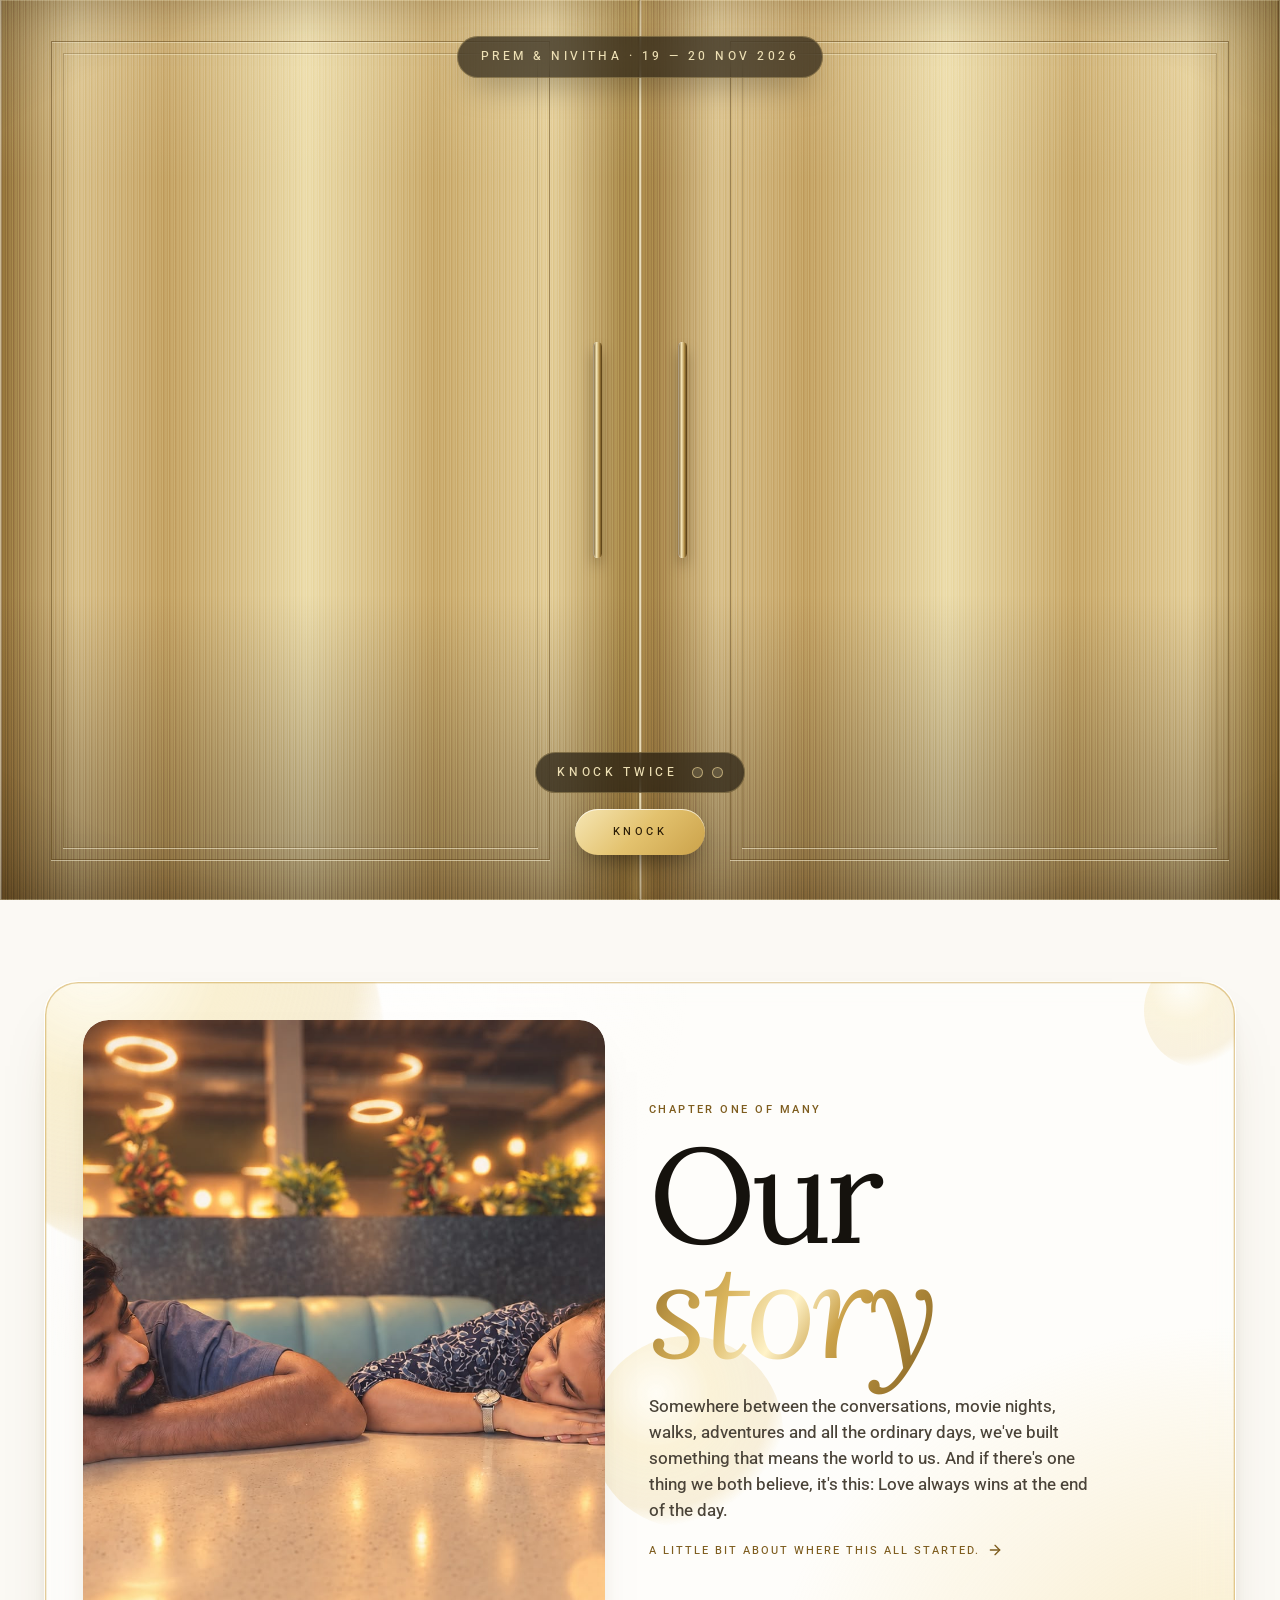
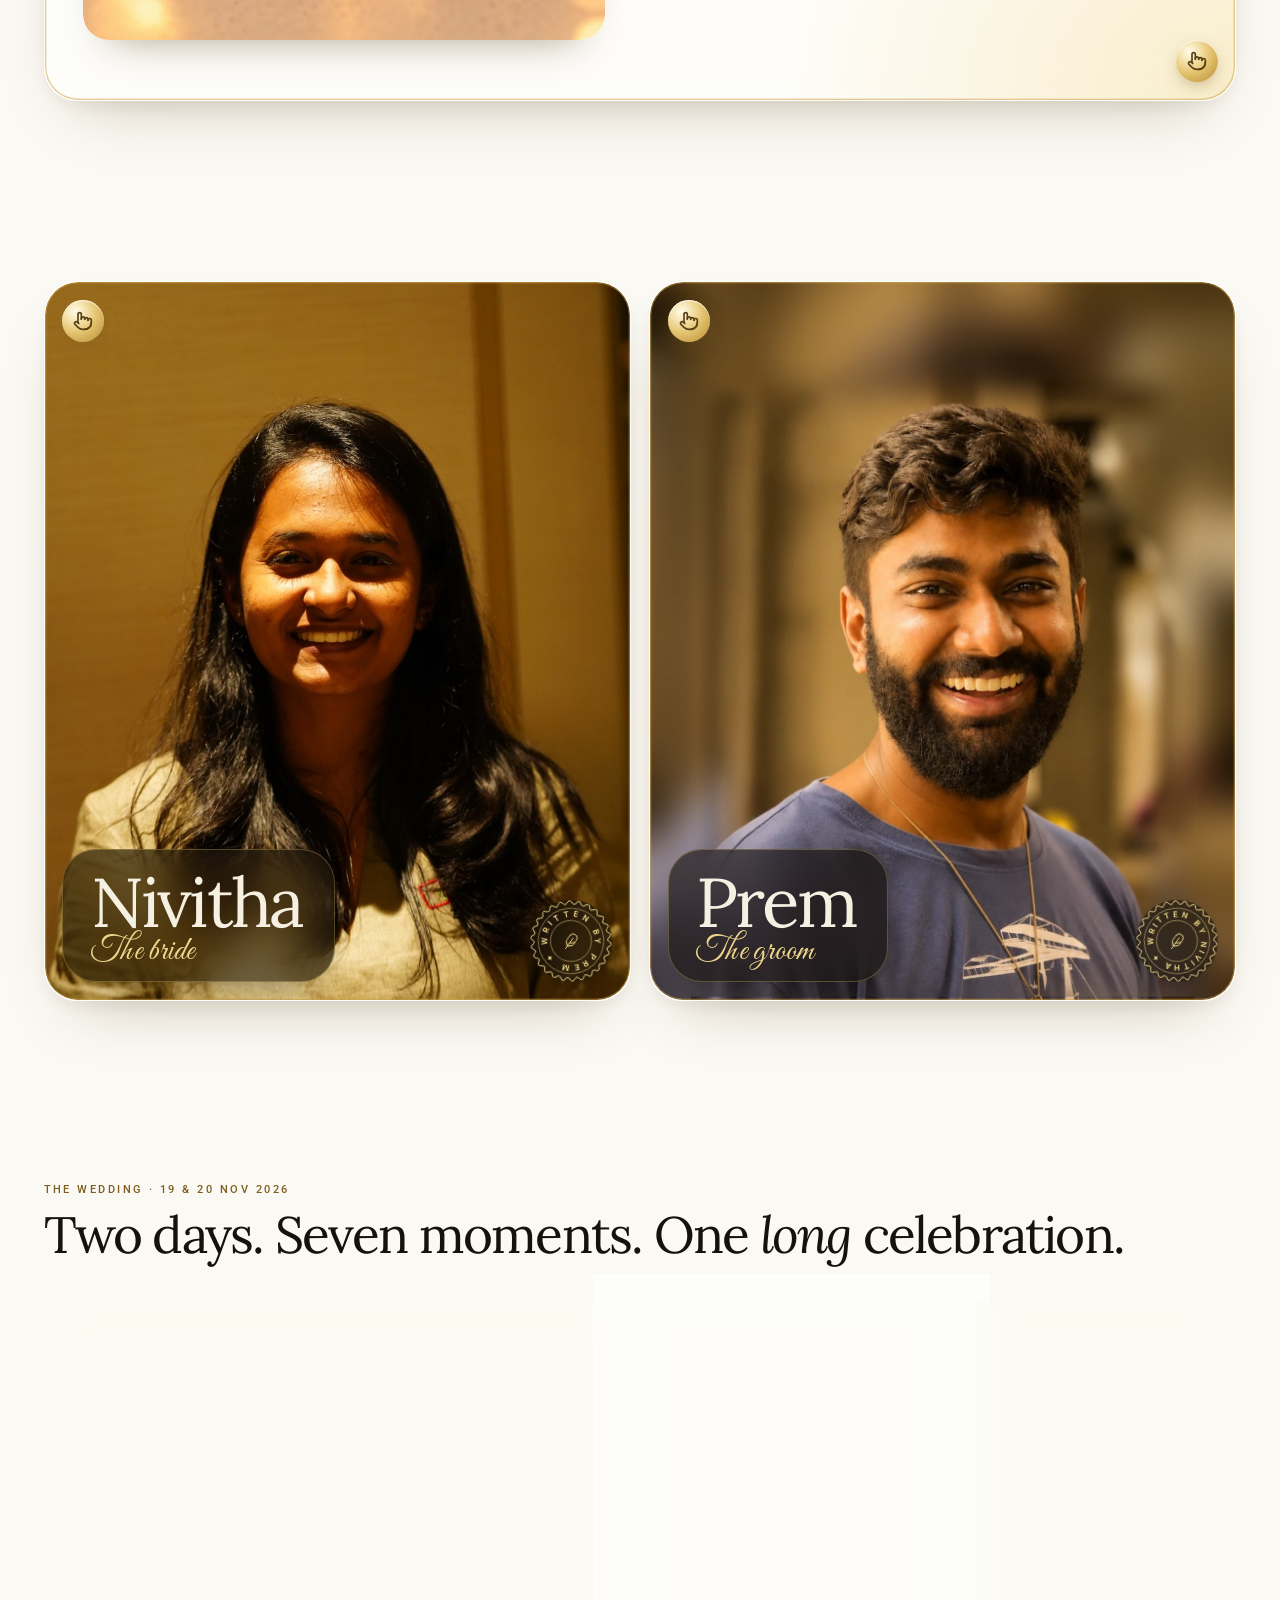
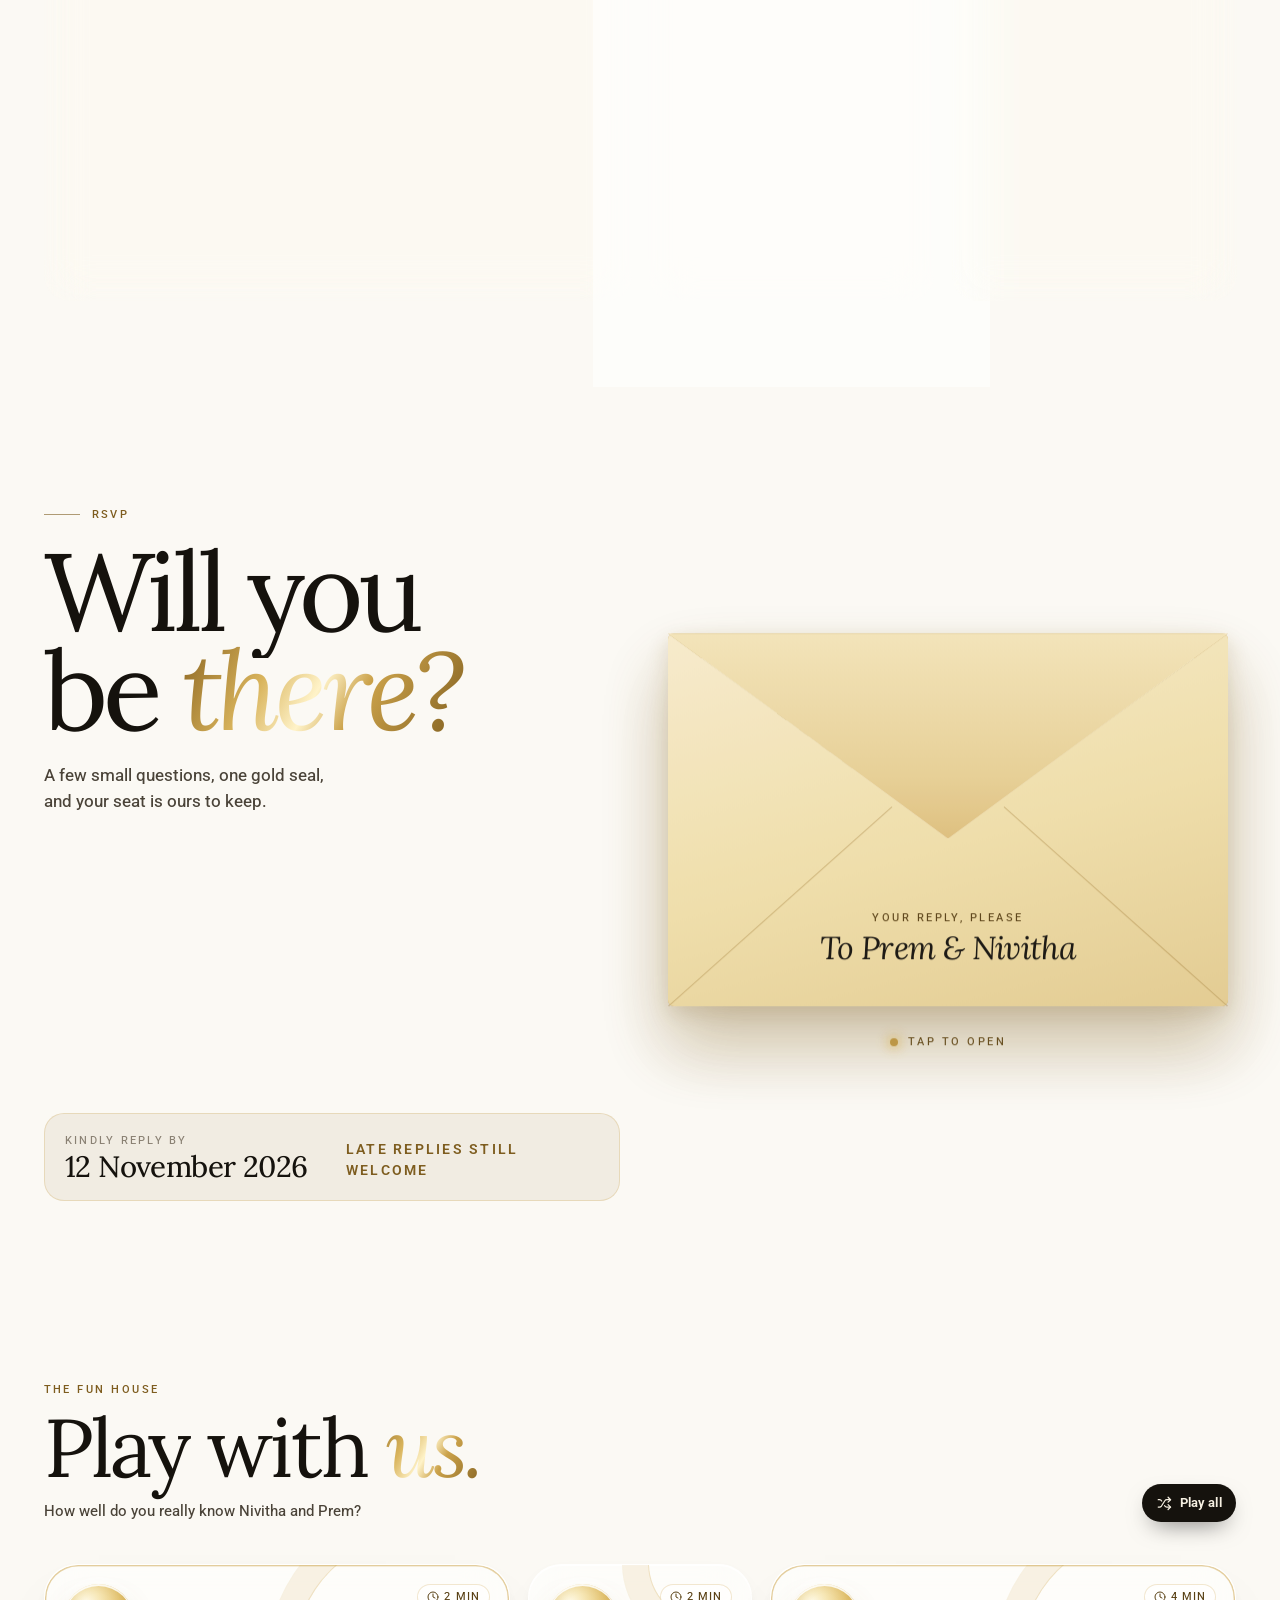
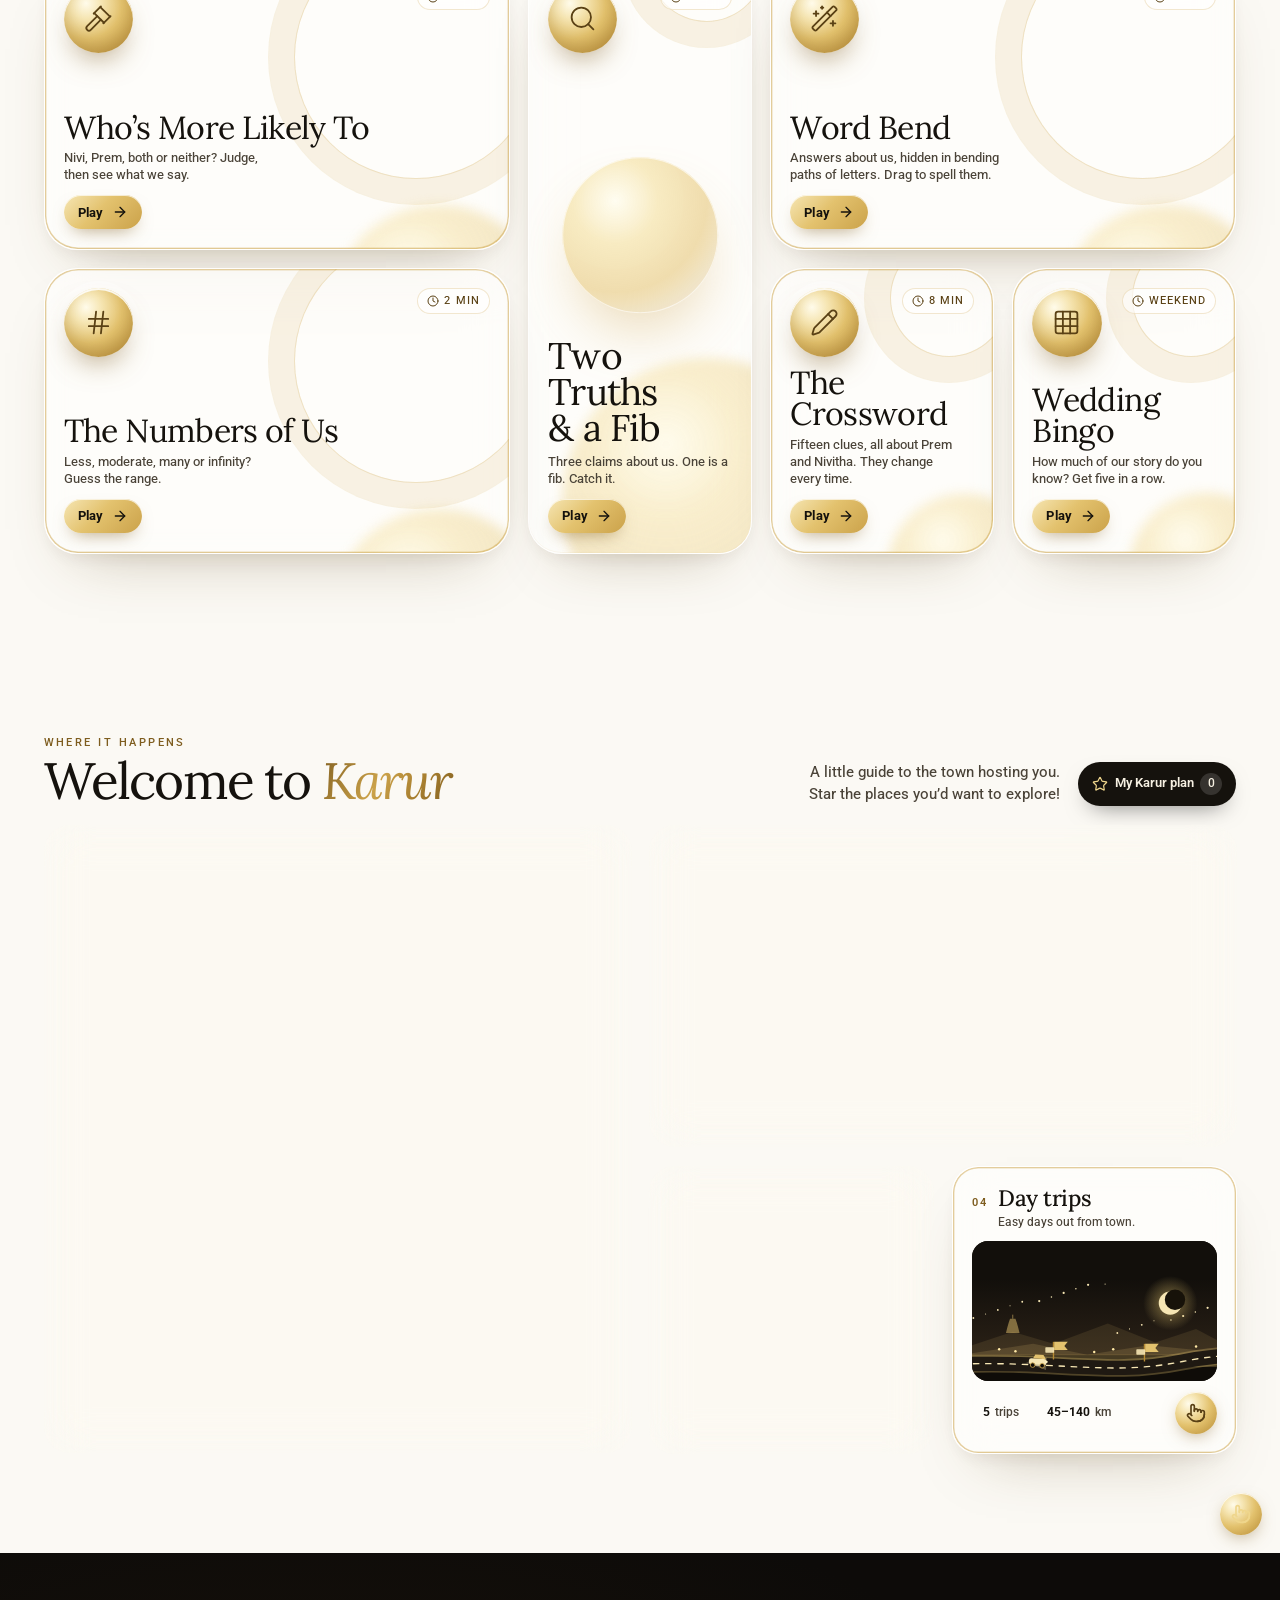
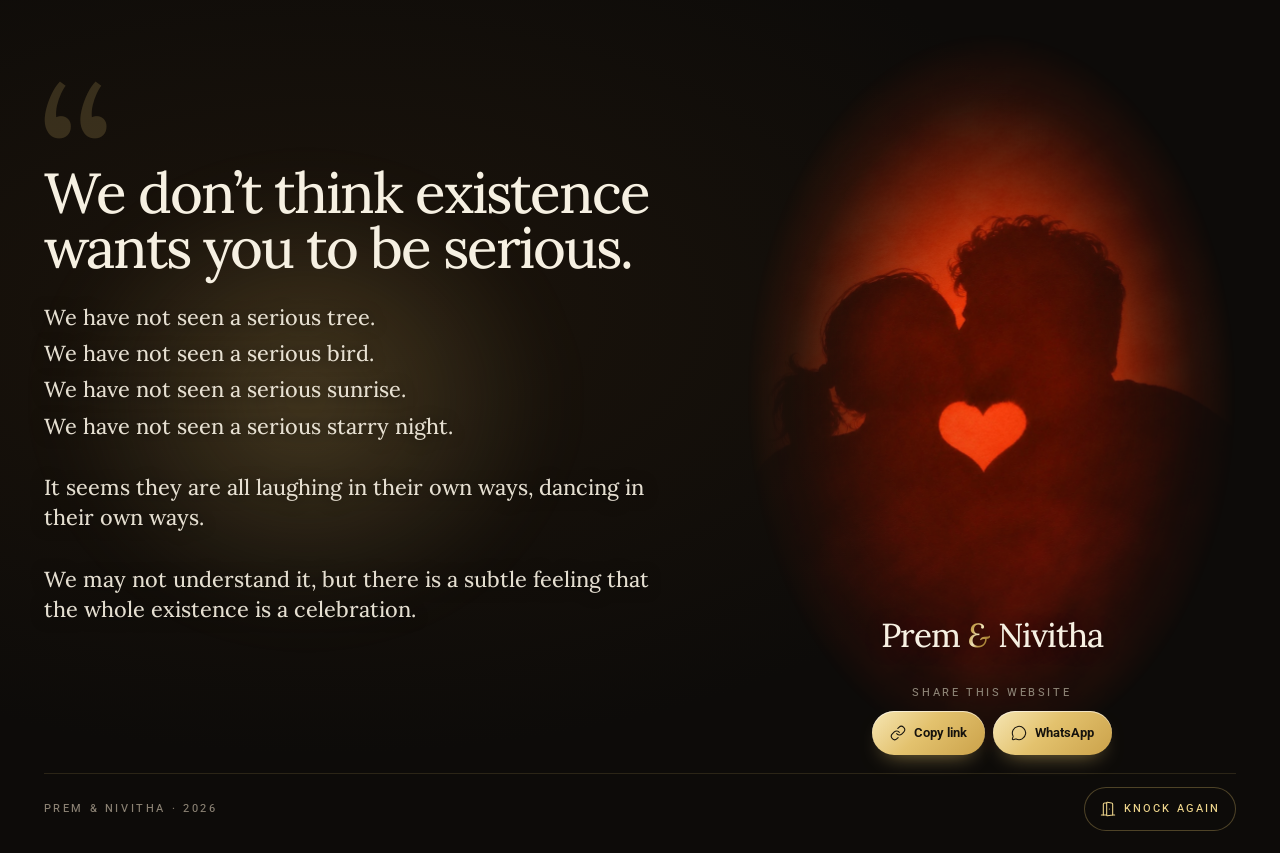
==== commit 0b4891e3: "Update site content, photos, and section styles Co-Authored-By: Claude Sonnet 5.5 <noreply@anthropic" ====
--- a/app.html
+++ b/app.html
@@ -16,7 +16,7 @@
 
   <link rel="preconnect" href="https://fonts.googleapis.com">
   <link rel="preconnect" href="https://fonts.gstatic.com" crossorigin>
-  <link rel="stylesheet" href="https://fonts.googleapis.com/css2?family=Lora:ital,wght@0,400;0,500;0,600;1,400;1,500&amp;family=Roboto:wght@300;400;500;700&amp;display=swap">
+  <link rel="stylesheet" href="https://fonts.googleapis.com/css2?family=Lora:ital,wght@0,400;0,500;0,600;1,400;1,500&amp;family=Roboto:wght@300;400;500;700&amp;family=Great+Vibes&amp;display=swap">
 
   <script>
     // The page runs inside the scaling shell (index.html); share links must point at the shell, not this file.
--- a/assets/css/sections/story.css
+++ b/assets/css/sections/story.css
@@ -161,3 +161,20 @@
 .st-end__h { color: #FBF6EA; text-shadow: 0 2px 24px rgba(0, 0, 0, .55); }
 .st-end__sub { color: #F4ECD8; font-size: clamp(1.1rem, 1.5vw, 1.35rem); line-height: 1.55; text-shadow: 0 1px 14px rgba(0, 0, 0, .6); }
 .st-end__sub strong { font-weight: 700; color: #FFF; }
+
+/* story card, desktop: photo on the left, copy on the right */
+@media (min-width: 861px) {
+  .st-main { grid-template-columns: minmax(0, 1fr) minmax(0, 1.05fr); }
+  .st-photos { order: -1; }
+}
+
+.st-rail__btns { align-items: center; }
+.st-mem__top { display: flex; align-items: flex-start; justify-content: space-between; gap: 16px; } .st-mem__top .st-sec-head { margin-bottom: clamp(24px, calc(5 * var(--vh1)), 56px); }
+.st-mem__top { align-items: flex-end; flex-wrap: wrap; row-gap: 0; }
+.st-mem__top .st-sec-head { flex: 1 1 420px; }
+/* memory rail head: eyebrow / title / sub on the left */
+.st-mem__top { display: grid; grid-template-columns: minmax(0, 1fr) auto; column-gap: 20px; align-items: center; margin-bottom: clamp(24px, calc(5 * var(--vh1)), 56px); }
+.st-mem__top .eyebrow { grid-column: 1 / -1; margin: 0 0 14px; }
+.st-mem__top .st-h2 { grid-column: 1 / -1; margin: 0 0 clamp(20px, 3vw, 36px); }
+.st-mem__top .st-sub { grid-column: 1; margin: 0; max-width: 760px; }
+@media (max-width: 640px) { .st-mem__top { grid-template-columns: 1fr; row-gap: 20px; } .st-mem__top .st-sub { grid-column: 1; } }
--- a/assets/css/sections/us.css
+++ b/assets/css/sections/us.css
@@ -64,10 +64,11 @@
 .is-open > .us-qa__q .us-qa__i { transform: rotate(135deg); }
 .us-qa__a { display: grid; grid-template-rows: 0fr; transition: grid-template-rows .7s var(--ease); } .us-qa__a > div { overflow: hidden; }
 .is-open > .us-qa__a { grid-template-rows: 1fr; }
-.us-qa__ans { margin: 0; font-size: clamp(1.1rem, 1.7vw, 1.5rem); line-height: 1.5; max-width: 48ch; padding-top: 4px; }
+.us-qa__ans { margin: 0; font-size: clamp(1.1rem, 1.7vw, 1.5rem); line-height: 1.5; max-width: 48ch; padding-top: clamp(10px, 1.6vw, 20px); }
 .us-qa__oth { margin: 12px 0 0; padding-bottom: 6px; color: var(--fg-2); font-style: italic; max-width: 48ch; line-height: 1.5; } .us-qa__oth b { font-family: var(--f-mono); font-style: normal; font-size: .64rem; letter-spacing: .14em; text-transform: uppercase; color: var(--accent-text); margin-right: 8px; }
 .us-s .us-qa__it { border-top: 1px solid var(--glass-ring); } .us-s .us-qa__it:last-child { border-bottom: 1px solid var(--glass-ring); }
 .us-s .us-qa__a > div { padding-left: calc(clamp(14px, 2vw, 28px) + 2.4em); }
+.us-qa__a > div::after { content: ""; display: block; height: clamp(20px, 3vw, 36px); }
 /* photo strip */
 .us-strip { margin: 0 calc(var(--pad) * -1); } .us-strip > .us-head { padding: 0 var(--pad); } .us-strip__row { display: grid; grid-auto-flow: column; grid-auto-columns: clamp(200px, 22vw, 340px); gap: clamp(10px, 1.4vw, 20px); overflow-x: auto; padding: 0 var(--pad) 8px; scrollbar-width: none; scroll-snap-type: x proximity; }
 .us-strip__row::-webkit-scrollbar { display: none; }
@@ -195,3 +196,30 @@
 .us-longbio__txt p { margin: 0; font-size: var(--fs-lead); line-height: 1.6; color: var(--fg-2); }
 .us-longbio__txt .us-longbio__end { font-family: var(--f-display); font-style: italic; color: var(--accent-text); }
 .us-longbio__sign { display: flex; justify-content: flex-end; align-items: center; gap: 8px; color: var(--accent-text); font-family: var(--f-display); font-size: 1.6rem; line-height: 1; margin-top: .2em; }
+
+/* quote marks around the long-form bios, heart + initials sign-off */
+.us-quote { width: 1.15em; height: 1.15em; color: var(--accent-text); opacity: .55; vertical-align: -.2em; flex: none; }
+.us-quote--open { margin-right: .35em; }
+.us-quote--close { margin-left: .3em; }
+.us-longbio__close { display: flex; justify-content: flex-end; margin: 0; font-size: var(--fs-lead); }
+.us-quote--close { margin-left: 0; }
+.us-longbio__txt .us-link { color: var(--accent-text); text-decoration: underline; text-underline-offset: 3px; text-decoration-thickness: 1px; }
+.us-head--g { display: grid; grid-template-columns: minmax(0, 1fr) auto; column-gap: 16px; row-gap: 14px; align-items: center; } .us-head--g .eyebrow { grid-column: 1 / -1; } .us-head--g .us-h2 { grid-column: 1; margin: 0; } 
+/* Closed cards: just the photo. Prem: name top-right · Nivitha: name bottom-left · wax seal bottom-right on both; tap cue moves top-left */
+.us-card .us-orb, .us-card .us-role, .us-card .us-nick, .us-card .us-desc { display: none; }
+.us-card .us-info, .us-card .us-bio { display: contents; }
+.us-card .us-name { position: absolute; z-index: 4; margin: 0; width: max-content; max-width: calc(100% - 24px); font-size: clamp(2.8rem, min(5.4vw, calc(10 * var(--vh1))), 4.8rem); line-height: 1; padding: clamp(10px, 1.2vw, 18px) clamp(20px, 2.2vw, 32px); border-radius: 999px; background: rgba(21, 18, 13, .6); color: #F6F0E2; -webkit-backdrop-filter: blur(20px) saturate(1.4); backdrop-filter: blur(20px) saturate(1.4); box-shadow: inset 0 0 0 1px rgba(227, 194, 110, .3), 0 20px 40px -24px rgba(0, 0, 0, .6); }
+.us-card .us-mask { padding-bottom: .14em; margin-bottom: -.14em; }
+.us-card--groom .us-name { bottom: clamp(12px, 1.4vw, 20px); left: clamp(12px, 1.4vw, 20px); }
+.us-card--bride .us-name { bottom: clamp(12px, 1.4vw, 20px); left: clamp(12px, 1.4vw, 20px); }
+.us-card .us-bio .us-seal { position: absolute; z-index: 4; right: clamp(12px, 1.4vw, 20px); bottom: clamp(12px, 1.4vw, 20px); margin: 0; color: var(--gold-300); --sz: clamp(68px, 6.4vw, 88px); border-radius: 50%; background: rgba(21, 18, 13, .6); -webkit-backdrop-filter: blur(14px); backdrop-filter: blur(14px); box-shadow: 0 14px 30px -16px rgba(0, 0, 0, .7); }
+.us-card .plus { right: auto; bottom: auto; left: clamp(12px, 1.4vw, 20px); top: clamp(12px, 1.4vw, 20px); }
+.us-card .us-name { display: flex; flex-direction: column; align-items: flex-start; gap: 2px; border-radius: 34px; padding-bottom: clamp(10px, 1.1vw, 16px); }
+.us-card .us-name::after { content: attr(data-role); font-family: 'Great Vibes', 'Snell Roundhand', cursive; font-size: clamp(1.7rem, 2.6vw, 2.5rem); font-weight: 400; letter-spacing: 0; text-transform: none; line-height: 1; margin-top: -.1em; color: var(--gold-300); }
+
+/* profile hero: name, script role (same voice as the home card), nickname, wax seal. Nothing else. */
+.us-hero__txt { justify-items: start; gap: clamp(8px, calc(1.4 * var(--vh1)), 16px); }
+.us-hero__role { margin: 0; font-family: 'Great Vibes', 'Snell Roundhand', cursive; font-weight: 400; font-size: clamp(2.6rem, min(5vw, calc(9 * var(--vh1))), 4.6rem); line-height: 1; letter-spacing: 0; text-transform: none; color: var(--gold-300); margin-top: -.1em; }
+.us-hero__rule { display: block; width: clamp(80px, 12vw, 160px); height: 1px; margin: clamp(10px, calc(2 * var(--vh1)), 22px) 0 clamp(4px, 1vh, 10px); background: linear-gradient(90deg, var(--gold-300), transparent); }
+.us-hero__bio { display: flex; align-items: center; margin-top: clamp(6px, 1.4vh, 16px); }
+@media (max-width: 760px) { .us-hero__txt { justify-items: center; text-align: center; } .us-hero__rule { background: linear-gradient(90deg, transparent, var(--gold-300), transparent); } }
--- a/assets/css/sections/play-games-a.css
+++ b/assets/css/sections/play-games-a.css
@@ -81,3 +81,16 @@
 
 .gm-likely-hint.is-hit { color: var(--gold-300); }
 .gm-likely-reveal { min-height: 28px; }
+
+/* four-way choice: Nivi / Prem are the big cards, Both / Neither the slim row beneath */
+.gm-likely-pick--c { padding: 14px 10px; border-radius: 18px; border-color: rgba(227, 194, 110, .45); }
+.gm-likely-pick--c .gm-likely-pick__name { gap: 8px; }
+.gm-likely-pick__name svg { color: var(--gold-300); }
+.gm-likely-pick.is-truth { z-index: 1; }
+.gm-likely-hint.is-miss { color: var(--fg-2); }
+.gm-likely-hint { min-height: 1.2em; }
+.gm-likely-swipe { cursor: grab; touch-action: none; }
+.gm-likely-stamp { position: absolute; top: 34px; left: 50%; z-index: 2; padding: 4px 14px; border: 2.5px solid #8A6420; border-radius: 10px; color: #8A6420; font: 700 .95rem var(--f-ui); letter-spacing: .12em; text-transform: uppercase; opacity: 0; pointer-events: none; transform: translateX(-50%) rotate(-8deg); }
+.gm-likely-stamp[data-k='a'] { left: auto; right: 22px; transform: rotate(10deg); }
+.gm-likely-stamp[data-k='b'] { left: 22px; transform: rotate(-10deg); }
+.gm-likely-stamp[data-k='neither'] { top: auto; bottom: 30px; }
--- a/assets/css/sections/play-games-b.css
+++ b/assets/css/sections/play-games-b.css
@@ -81,7 +81,7 @@
 .gm-bingo-free { display: grid; justify-items: center; gap: 6px; font-family: var(--f-mono); font-size: clamp(10px, 1.1vw, 14px); letter-spacing: .22em; text-transform: uppercase; font-weight: 600; }
 .gm-bingo-free i { width: clamp(18px, 2.4vw, 32px); aspect-ratio: 1; border-radius: 50%; background: radial-gradient(circle at 32% 28%, #fff, #F6E6B4 35%, #B98E36 100%); box-shadow: 0 0 14px rgba(160, 120, 40, .6); }
 .gm-bingo-count { display: inline-block; min-width: 1ch; }
-.gm-bingo-word { display: flex; font-family: var(--f-display); font-size: clamp(76px, 17vw, 220px); line-height: .88; letter-spacing: -.05em; color: transparent; font-style: italic;
+.gm-bingo-word { display: flex; justify-self: center; width: max-content; font-family: var(--f-display); font-size: clamp(76px, 17vw, 220px); line-height: .88; letter-spacing: -.05em; color: transparent; font-style: italic;
   filter: drop-shadow(0 0 40px rgba(227, 194, 110, .45)); }
 .gm-bingo-word span { display: block; padding: 0 .04em; opacity: .14; color: transparent; background: linear-gradient(120deg, #E3C26E 0%, #FFF3C9 45%, #CBA24A 100%); -webkit-background-clip: text; background-clip: text; }
 .gm-bingo-word span.is-have { opacity: 1; }
--- a/assets/css/sections/play-games-c.css
+++ b/assets/css/sections/play-games-c.css
@@ -59,36 +59,31 @@
 
 /* ===================== THE NUMBERS OF US ===================== */
 .gx-num-play { text-align: center; }
-.gx-num-q { font-family: var(--f-display); font-weight: 400; font-size: clamp(1.5rem, 3.6vw, 2.4rem); letter-spacing: -.02em; line-height: 1.08; text-wrap: balance; max-width: 22ch; }
-.gx-num-read { display: flex; align-items: baseline; justify-content: center; gap: 12px; margin-top: 4px; }
-.gx-num-val { font-family: var(--f-display); font-weight: 400; font-size: clamp(4.4rem, min(16vw, calc(22 * var(--vh1))), 9rem); line-height: .9; letter-spacing: -.04em; font-variant-numeric: tabular-nums; background: linear-gradient(120deg, #E3C26E, #FFF3C9 45%, #CBA24A); -webkit-background-clip: text; background-clip: text; color: transparent; filter: drop-shadow(0 0 30px rgba(227, 194, 110, .3)); }
-.gx-num-unit { font-family: var(--f-mono); font-size: .78rem; letter-spacing: .18em; text-transform: uppercase; color: var(--fg-3); }
-.gx-num-track { position: relative; width: min(100%, 560px); height: 56px; margin-top: 6px; }
-.gx-num-range { --p: .5; -webkit-appearance: none; appearance: none; position: absolute; inset: 0; width: 100%; height: 100%; margin: 0; background: transparent; cursor: pointer; touch-action: pan-y; z-index: 2; }
-.gx-num-range::-webkit-slider-runnable-track { height: 10px; border-radius: 99px; background: linear-gradient(90deg, #CBA24A, #FFF3C9) 0 0 / calc(14px + (100% - 28px) * var(--p)) 100% no-repeat, rgba(255, 255, 255, .12); box-shadow: inset 0 0 0 1px rgba(255, 255, 255, .08); }
-.gx-num-range::-moz-range-track { height: 10px; border-radius: 99px; background: rgba(255, 255, 255, .12); }
-.gx-num-range::-moz-range-progress { height: 10px; border-radius: 99px; background: linear-gradient(90deg, #CBA24A, #FFF3C9); }
-.gx-num-range::-webkit-slider-thumb { -webkit-appearance: none; width: 28px; height: 28px; margin-top: -9px; border-radius: 50%; border: 0; background: var(--orb-gold); box-shadow: 0 6px 16px -4px rgba(126, 93, 31, .8), inset 0 2px 0 rgba(255, 255, 255, .85), 0 0 0 6px rgba(255, 255, 255, .22); transition: transform .3s var(--ease-spring); }
-.gx-num-range::-moz-range-thumb { width: 28px; height: 28px; border-radius: 50%; border: 0; background: var(--orb-gold); box-shadow: 0 6px 16px -4px rgba(126, 93, 31, .8), inset 0 2px 0 rgba(255, 255, 255, .85), 0 0 0 6px rgba(255, 255, 255, .22); }
-.gx-num-range:active::-webkit-slider-thumb { transform: scale(1.18); }
-.gx-num-range:disabled { cursor: default; }
-.gx-num-range:focus-visible { outline: 2px solid var(--gold-300); outline-offset: 6px; border-radius: 12px; }
-.gx-num-pin { --p: .5; position: absolute; top: 24px; left: calc(14px + (100% - 28px) * var(--p)); width: 0; z-index: 3; pointer-events: none; animation: gx-rise .6s var(--ease) both; }
-.gx-num-pin[hidden] { display: none; }
-.gx-num-pin span { position: absolute; top: 14px; left: 0; transform: translateX(-50%); white-space: nowrap; font: 700 .72rem var(--f-ui); letter-spacing: .04em; padding: 4px 10px; border-radius: 99px; color: var(--fg-2); background: rgba(255, 255, 255, .1); box-shadow: inset 0 0 0 1px rgba(255, 255, 255, .2); }
-.gx-num-pin::before { content: ''; position: absolute; left: -1px; top: -18px; width: 2px; height: 22px; background: rgba(255, 255, 255, .5); }
-.gx-num-pin--ans::before { background: #FFF3C9; box-shadow: 0 0 12px 2px rgba(239, 214, 140, .8); }
-.gx-num-pin--ans span { color: var(--ink); background: var(--gold-fill); box-shadow: 0 0 22px rgba(239, 214, 140, .6); }
-.gx-num-pin--you.is-near span { transform: translate(-50%, 30px); }
-.gx-num-pin--ans { animation-delay: .1s; }
-.gx-num-ends { display: flex; justify-content: space-between; width: min(100%, 560px); padding: 0 6px; font-family: var(--f-mono); font-size: .68rem; letter-spacing: .1em; color: var(--fg-3); }
-.gx-num-lock[hidden], .gx-num-reveal[hidden] { display: none; }
+.gx-num-q { font-family: var(--f-display); font-weight: 400; font-size: clamp(1.5rem, 3.6vw, 2.4rem); letter-spacing: -.02em; line-height: 1.12; text-wrap: balance; max-width: 24ch; }
+.gx-num-scale { display: grid; grid-template-columns: repeat(4, 1fr); gap: clamp(8px, 2vw, 14px); width: min(100%, 560px); margin-top: 8px; }
+.gx-num-step { position: relative; display: grid; justify-items: center; align-content: center; gap: 4px; padding: 16px 4px 12px; border-radius: 22px; cursor: pointer; color: var(--fg); min-height: clamp(96px, calc(15 * var(--vh1)), 132px);
+  background: rgba(255, 253, 248, .07); box-shadow: inset 0 0 0 1.5px rgba(227, 194, 110, .45); -webkit-backdrop-filter: blur(14px); backdrop-filter: blur(14px);
+  transition: transform .4s var(--ease), opacity .5s, filter .5s, box-shadow .5s, background .4s; }
+.gx-num-step:hover:not(:disabled) { transform: translateY(-3px); background: rgba(255, 253, 248, .12); }
+.gx-num-step:active:not(:disabled) { transform: scale(.97); }
+.gx-num-step:focus-visible { outline: 2px solid var(--gold-300); outline-offset: 3px; }
+.gx-num-step__g { font-family: var(--f-display); font-size: clamp(1.8rem, 6vw, 2.6rem); line-height: 1; letter-spacing: .04em; background: linear-gradient(120deg, #E3C26E, #FFF3C9 45%, #CBA24A); -webkit-background-clip: text; background-clip: text; color: transparent; }
+.gx-num-step:last-child .gx-num-step__g { font-size: clamp(2.2rem, 7.4vw, 3.2rem); }
+.gx-num-step__l { font: 700 clamp(.72rem, 2.4vw, .9rem) var(--f-ui); letter-spacing: .06em; text-transform: uppercase; color: var(--fg-2); }
+.gx-num-step__k { position: absolute; top: 8px; left: 12px; font: 500 .62rem var(--f-mono); letter-spacing: .12em; color: var(--fg-3); }
+.gx-num-step:disabled { cursor: default; }
+.gx-num-step.is-dim { opacity: .5; filter: saturate(.6); }
+.gx-num-step.is-picked { transform: scale(1.03); box-shadow: inset 0 0 0 2px rgba(255, 255, 255, .7); }
+.gx-num-step.is-ans { opacity: 1; filter: none; background: rgba(227, 194, 110, .18); box-shadow: inset 0 0 0 2px rgba(255, 243, 201, .9), 0 0 44px 4px rgba(239, 214, 140, .4); }
+.gx-num-step.is-miss { animation: gx-shake .45s; }
+.gx-num-ends { display: flex; justify-content: space-between; width: min(100%, 560px); padding: 0 6px; font-family: var(--f-mono); font-size: .66rem; letter-spacing: .16em; text-transform: uppercase; color: var(--fg-3); }
 .gx-num.is-locked .gx-num-ends { opacity: 0; }
+.gx-num-reveal[hidden] { display: none; }
 .gx-num-reveal { display: grid; gap: 8px; justify-items: center; margin-top: 14px; width: 100%; }
 .gx-num-verdict { display: flex; align-items: center; gap: 14px; }
 .gx-num-pts { font-family: var(--f-display); font-weight: 400; font-size: 2.4rem; color: var(--gold-300); font-variant-numeric: tabular-nums; }
 .gx-num-ans { font-size: 1.05rem; color: var(--fg-2); }
-.gx-num-ans em { font-family: var(--f-display); font-size: 1.5em; font-style: normal; color: #FFF3C9; }
+.gx-num-ans em { font-family: var(--f-display); font-size: 1.3em; font-style: normal; color: #FFF3C9; }
 .gx-num-note { color: var(--fg-2); line-height: 1.5; max-width: 48ch; text-wrap: balance; font-size: .95rem; }
 
   background: rgba(255, 253, 248, .06); box-shadow: inset 0 0 0 1px rgba(255, 255, 255, .16), 0 24px 50px -28px rgba(0, 0, 0, .7); }
@@ -183,6 +178,7 @@
   .gx-num-q { max-width: none; }
 }
 @media (prefers-reduced-motion: reduce) {
-  .is-in, .gx-end__in, .gx-fib-slips.is-in .gx-fib-slip, .gx-num-pin { animation: none; }
+  .is-in, .gx-end__in, .gx-fib-slips.is-in .gx-fib-slip { animation: none; }
   .gx-fib-scope svg { animation: none; }
 }
+
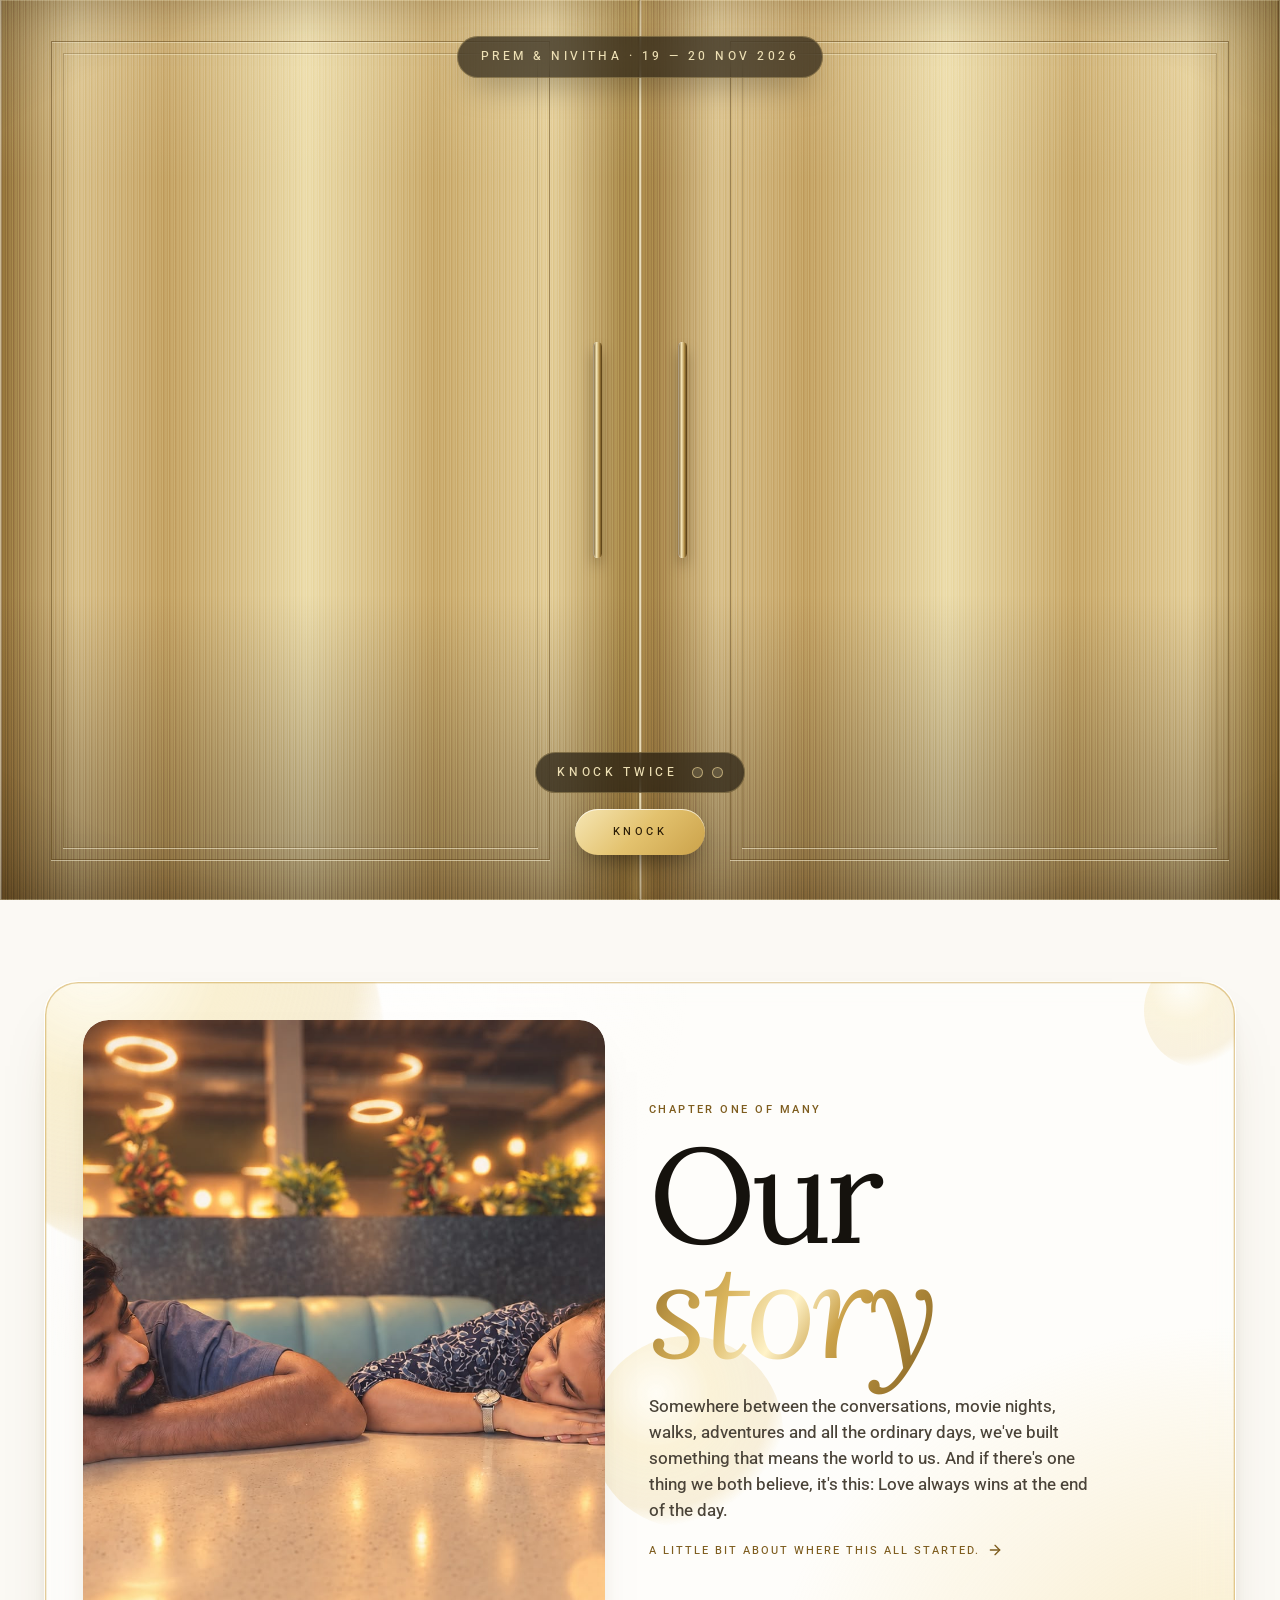
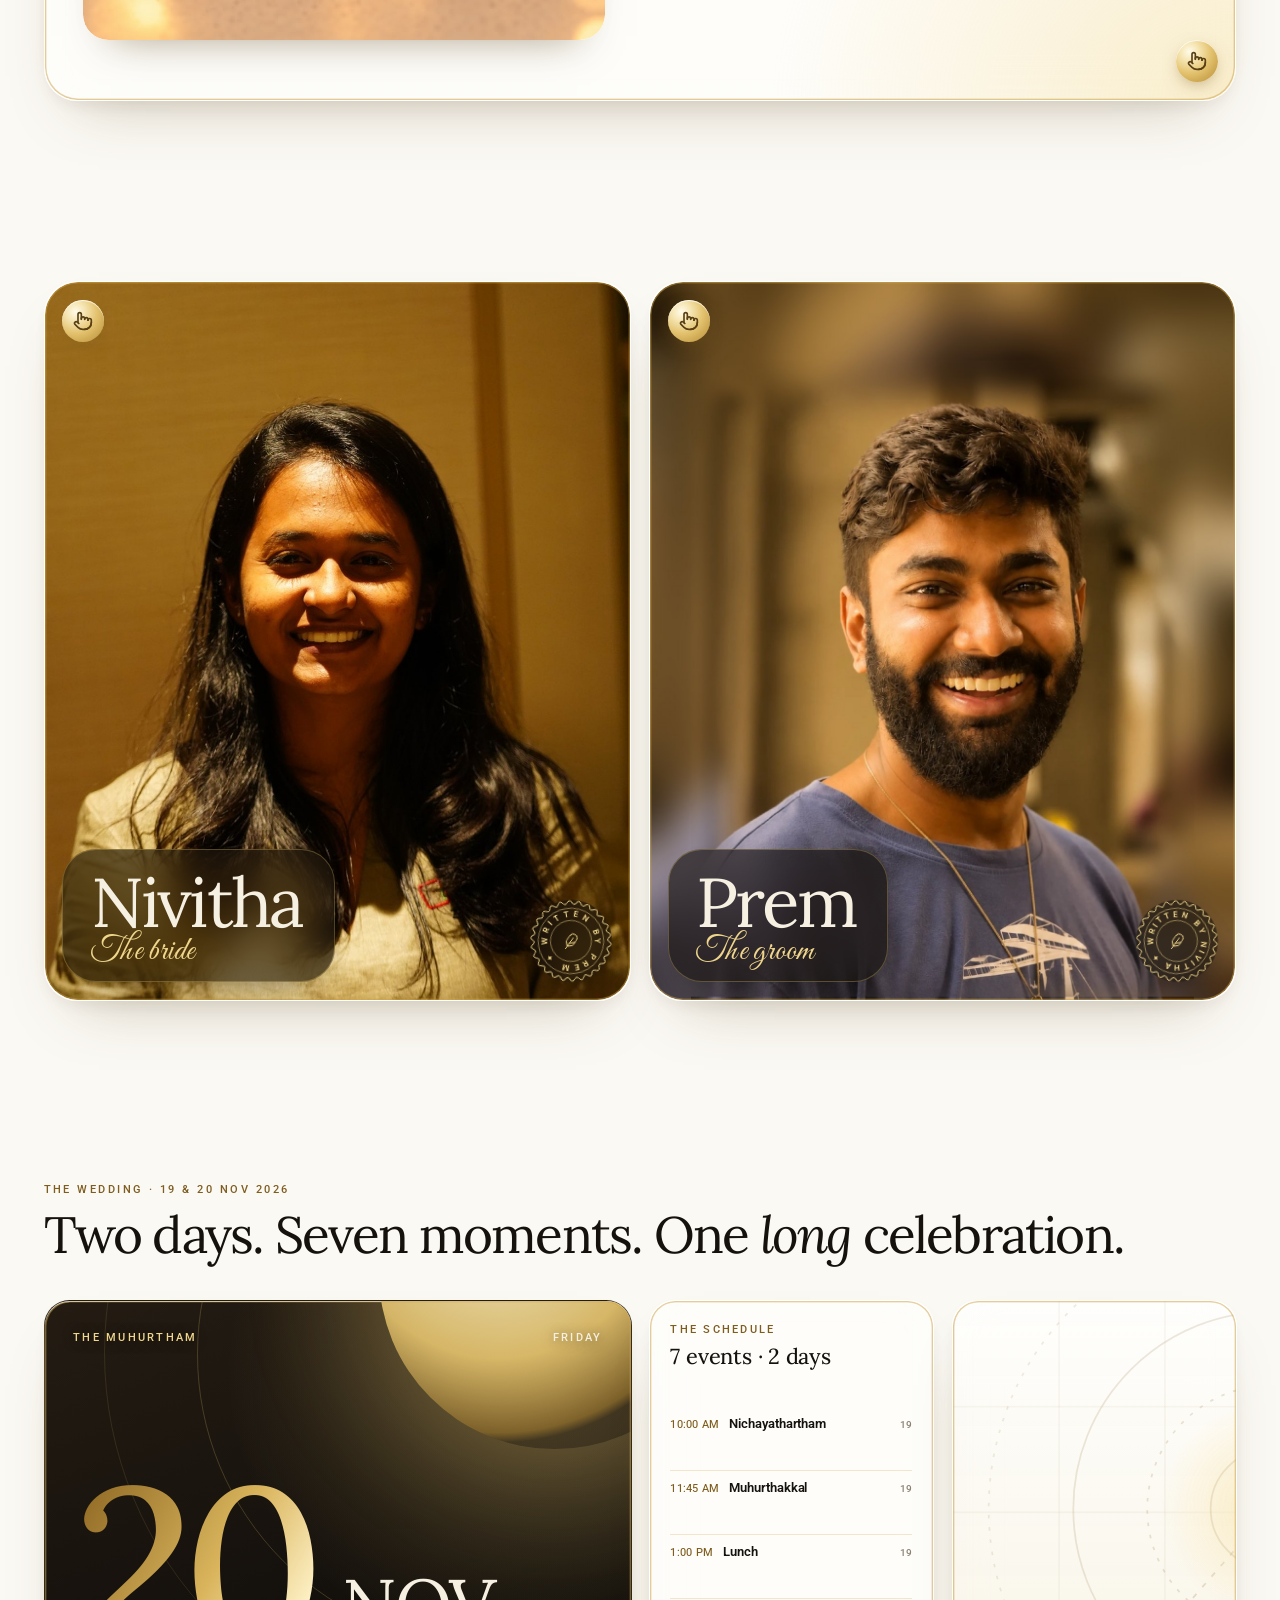
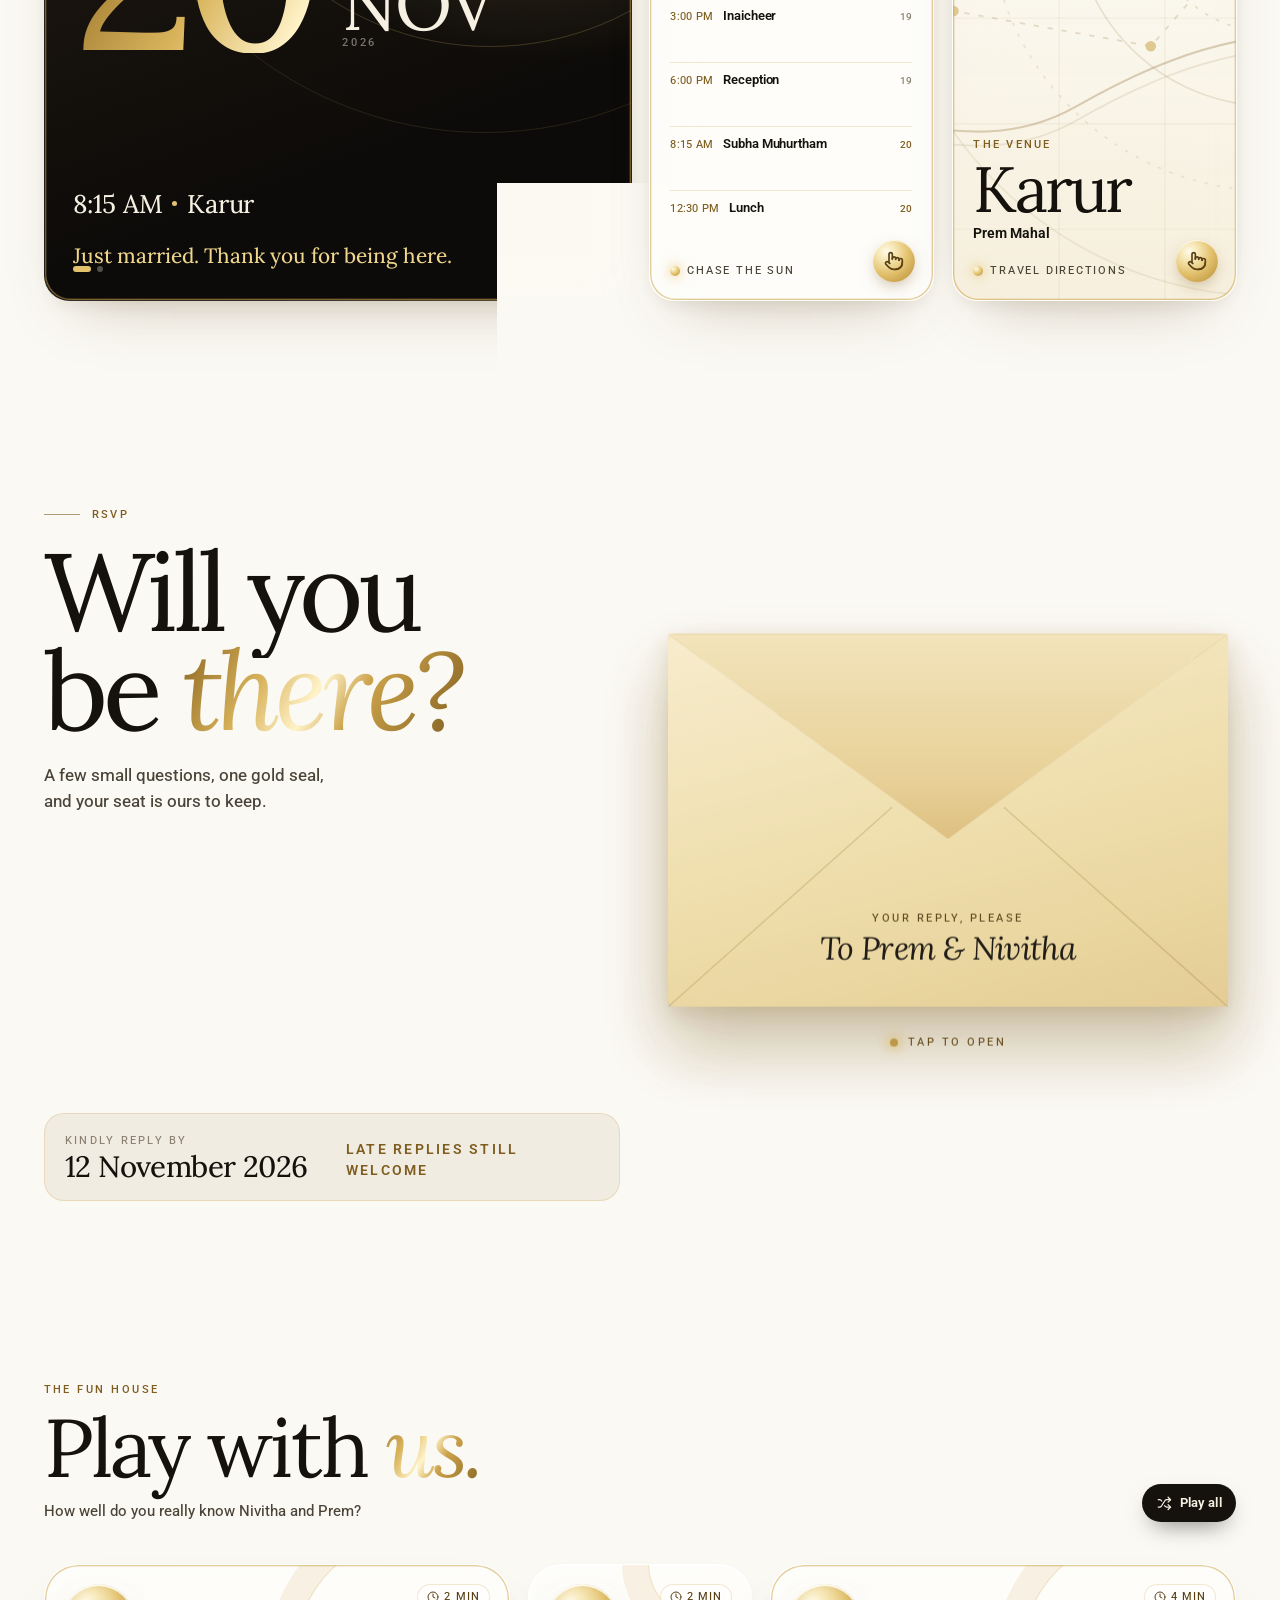
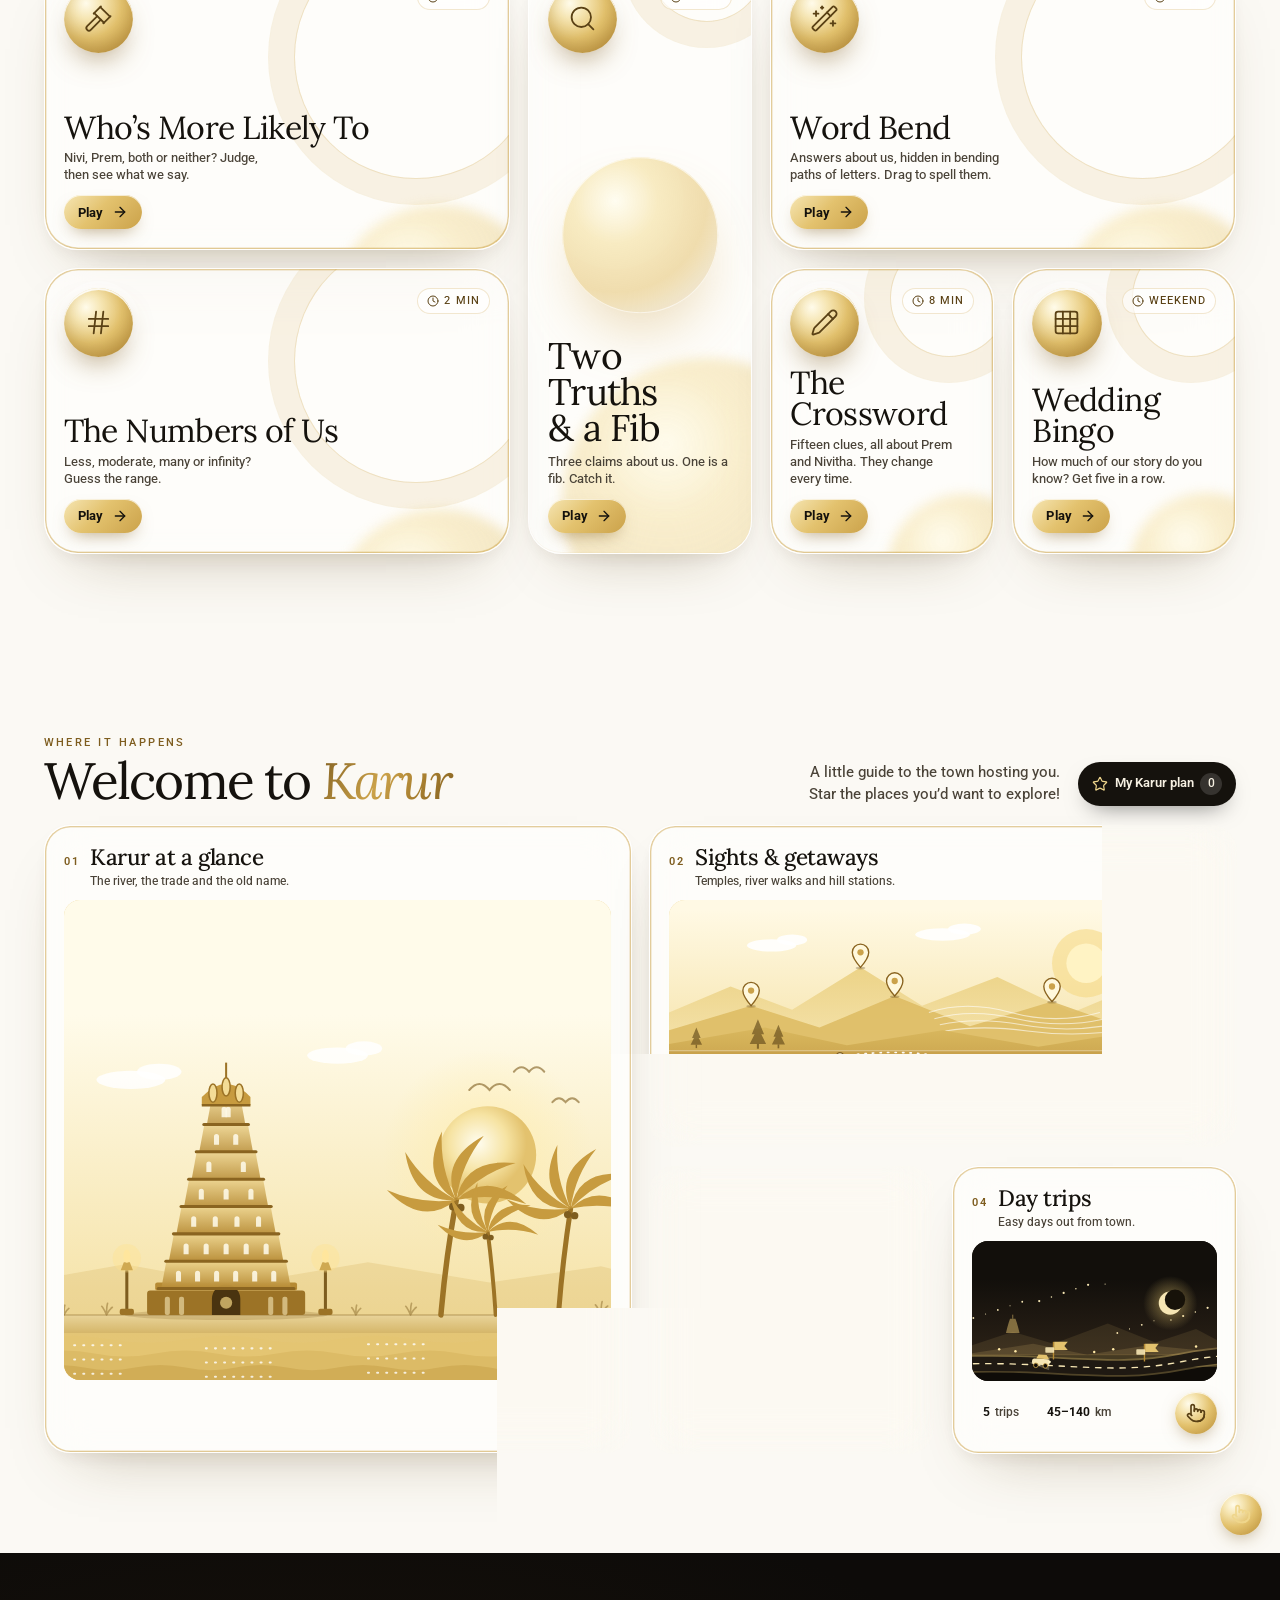
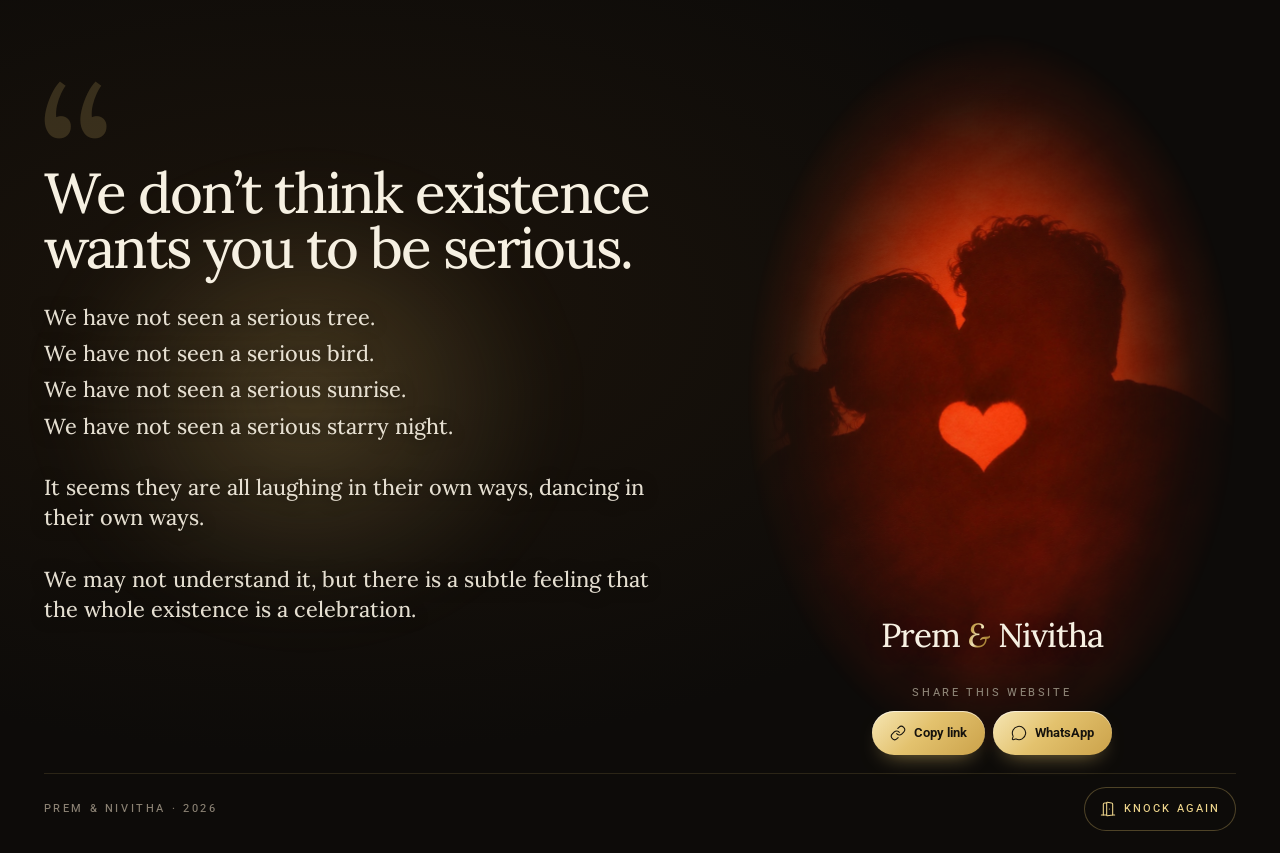
==== commit 76e6a327: "Fix story scroll hint, date note placement, orbit card scroll, sun glow clipping Co-Authored-By: Cla" ====
--- a/app.html
+++ b/app.html
@@ -25,7 +25,7 @@
     (function () {
       var d = document.documentElement, skip = false;
       d.classList.remove('no-js'); d.classList.add('js');
-      try { skip = /[?&]skipdoor=1/.test(location.search) || sessionStorage.getItem('kalyanam:doorSeen') === 'true'; } catch (e) {}
+      try { skip = /[?&]skipdoor=1/.test(location.search) || /^#.+/.test(location.hash) || sessionStorage.getItem('kalyanam:doorSeen') === 'true'; } catch (e) {}
       if (skip) d.classList.remove('is-door');
     })();
   </script>
--- a/assets/css/base.css
+++ b/assets/css/base.css
@@ -440,3 +440,9 @@
 
 /* Mobile design stage is 390×844 (the shell in index.html scales it to the real screen). */
 @media (max-width: 699px) { :root { --vh1: 8.44px; } }
+
+/* phones: a section header may never push its action chip/button past the screen edge */
+@media (max-width: 700px) {
+  .screen__head { flex-wrap: wrap !important; }
+  .screen__head > * { min-width: 0; max-width: 100%; }
+}
--- a/assets/css/sections/story.css
+++ b/assets/css/sections/story.css
@@ -35,15 +35,16 @@
   #story .st-stage { grid-template-rows: minmax(0, 1fr); }
   .st-card { grid-template-rows: minmax(0, 1fr) auto; height: 100%; max-height: calc(100svh - var(--top) - var(--bottom)); padding: clamp(14px, 4vw, 24px); gap: clamp(8px, calc(1.6 * var(--vh1)), 16px); overflow: hidden; }
   .st-main { grid-template-columns: 1fr; grid-template-rows: auto minmax(0, 1fr); gap: clamp(8px, calc(1.6 * var(--vh1)), 16px); }
-  .st-title { font-size: clamp(3rem, min(22vw, calc(11 * var(--vh1))), 7rem); }
+  .st-title { font-size: clamp(2.4rem, min(16vw, calc(8 * var(--vh1))), 5rem); }
   .st-text { font-size: clamp(.88rem, calc(1.9 * var(--vh1)), 1.05rem); line-height: 1.4; }
-  .st-photos { min-height: 0; }
+  .st-photos { min-height: clamp(150px, 24svh, 240px); }   /* never let the photo get squashed into a thin strip */
+  .st-photo { min-height: inherit; } .st-photo img { object-fit: cover; object-position: center 30%; }
   .st-stats { grid-template-columns: repeat(4, minmax(0, 1fr)); padding-right: 0; padding-bottom: 0; gap: 6px; }
   .st-stat { padding: 8px 8px; }
   .st-stat b { font-size: clamp(1.2rem, 5.4vw, 1.8rem); }
   .st-stat span { font-size: .52rem; letter-spacing: .08em; }
 }
-@media (max-width: 860px) and (max-height: 640px) { .st-text { display: none; } }
+@media (max-width: 860px) and (max-height: 760px) { .st-text { display: none; } }
 @media (max-height: 640px) and (min-width: 861px) { .st-text { display: none; } }
 
 /* ================= sheet ================= */
@@ -62,7 +63,7 @@
 .st-open.is-in .st-line > span { transform: none; }
 .st-open__sub { position: relative; max-width: 48ch; font-size: var(--fs-lead); color: var(--fg-2); line-height: 1.5; margin: 0; }
 .st-scrollhint { display: inline-flex; align-items: center; gap: 8px; font-family: var(--f-mono); font-size: var(--fs-label); letter-spacing: .2em; text-transform: uppercase; color: var(--accent-text); margin: 0; }
-.st-scrollhint svg { animation: st-bob 2.2s var(--ease-io) infinite; } @keyframes st-bob { 50% { transform: translateY(5px); } }
+.st-scrollhint svg { animation: st-hint-bob 2.2s var(--ease-io) infinite; } @keyframes st-hint-bob { 50% { transform: translateY(5px); } }
 
 
 
@@ -178,3 +179,10 @@
 .st-mem__top .st-h2 { grid-column: 1 / -1; margin: 0 0 clamp(20px, 3vw, 36px); }
 .st-mem__top .st-sub { grid-column: 1; margin: 0; max-width: 760px; }
 @media (max-width: 640px) { .st-mem__top { grid-template-columns: 1fr; row-gap: 20px; } .st-mem__top .st-sub { grid-column: 1; } }
+
+/* phones: the moon sits in the flow above the text, never behind it */
+@media (max-width: 700px) {
+  .st-open { align-content: start; padding-top: 8px; }
+  .st-open > .eyebrow { order: -2; }
+  img.st-open__orb { position: relative; order: -1; top: auto; right: auto; justify-self: center; width: min(78vw, 340px); margin: 4px 0 8px; }
+}
--- a/assets/css/sections/us.css
+++ b/assets/css/sections/us.css
@@ -223,3 +223,20 @@
 .us-hero__rule { display: block; width: clamp(80px, 12vw, 160px); height: 1px; margin: clamp(10px, calc(2 * var(--vh1)), 22px) 0 clamp(4px, 1vh, 10px); background: linear-gradient(90deg, var(--gold-300), transparent); }
 .us-hero__bio { display: flex; align-items: center; margin-top: clamp(6px, 1.4vh, 16px); }
 @media (max-width: 760px) { .us-hero__txt { justify-items: center; text-align: center; } .us-hero__rule { background: linear-gradient(90deg, transparent, var(--gold-300), transparent); } }
+
+/* strip: tell people it scrolls — edge fade, arrow buttons, swipe hint */
+.us-strip__wrap { position: relative; }
+.us-strip__wrap::after { content: ""; position: absolute; top: 0; right: 0; bottom: 8px; width: clamp(48px, 14vw, 120px); pointer-events: none; background: linear-gradient(90deg, transparent, var(--us-fade, rgba(10, 9, 7, .85))); transition: opacity .25s; }
+.us-strip__wrap.is-end::after { opacity: 0; }
+.us-strip__nav { position: absolute; top: 50%; z-index: 2; width: 44px; height: 44px; margin-top: -26px; border-radius: 50%; border: 1px solid rgba(255, 255, 255, .5); display: grid; place-items: center; cursor: pointer; color: #1a1305; background: linear-gradient(135deg, #F6E6B4, #CBA24A); box-shadow: 0 6px 20px rgba(0, 0, 0, .45); }
+.us-strip__nav[hidden] { display: none; }
+.us-strip__nav--next { right: 10px; animation: us-nudge 1.6s ease-in-out 1.2s 4; }
+.us-strip__nav--prev { left: 10px; }
+.us-strip__nav:active { transform: scale(.94); }
+.us-strip__hint { margin: 10px 0 0; display: flex; align-items: center; justify-content: center; gap: 8px; font-family: var(--f-mono); font-size: .66rem; letter-spacing: .18em; text-transform: uppercase; color: var(--fg-3); }
+.us-strip__hint[hidden] { display: none; }
+@keyframes us-nudge { 0%, 100% { transform: translateX(0); } 50% { transform: translateX(6px); } }
+@media (prefers-reduced-motion: reduce) { .us-strip__nav--next { animation: none; } }
+@media (max-width: 700px) { .us-tn__tag, .us-fcard__why, .us-strip__hint { font-size: .72rem; } }
+/* strip: sideways only. The row never scrolls up/down on its own, a vertical swipe on it scrolls the sheet instead */
+.us-strip__row { overflow-y: hidden; overscroll-behavior-x: contain; -webkit-overflow-scrolling: touch; }
--- a/assets/css/sections/wedding.css
+++ b/assets/css/sections/wedding.css
@@ -169,7 +169,7 @@
 .wd-sheet__lead { max-width: 52ch; color: var(--fg-2); font-size: var(--fs-lead); }
 .wd-sheet .eyebrow { display: block; }
 .wd-sheet .wd-lab, .wd-ev__main .wd-lab { font-family: var(--f-mono); font-size: var(--fs-label); letter-spacing: .2em; text-transform: uppercase; color: var(--accent-text); }
-.wd-datenote { margin: clamp(24px, 4vw, 44px) auto 0; max-width: 46ch; text-align: center; font-family: var(--f-display); font-style: italic; font-size: clamp(1.1rem, 1.8vw, 1.45rem); line-height: 1.35; color: var(--fg-2, var(--fg-3)); }
+.wd-datenote { margin: clamp(10px, 2vw, 20px) 0 0; max-width: 46ch; text-align: left; font-family: var(--f-display); font-style: italic; font-size: clamp(1.1rem, 1.8vw, 1.45rem); line-height: 1.35; color: var(--fg-2, var(--fg-3)); }
 .wd-fine { color: var(--fg-3); font-size: .86rem; }
 .wd-actions { display: flex; flex-wrap: wrap; gap: 8px; }
 .wd-actions--lg { gap: 12px; margin-top: 8px; }
@@ -177,7 +177,7 @@
 .sheet__panel[data-theme="dark"] .wd-ico { color: var(--gold-800); }
 
 /* hero sheet */
-.wd-sheet__hero { display: grid; gap: 14px; justify-items: start; padding-top: 8px; }
+.wd-sheet__hero { position: relative; display: grid; gap: 14px; justify-items: start; padding-top: 8px; }
 .wd-sheet__num { font-size: clamp(7rem, 24vw, 21rem); letter-spacing: -.06em; line-height: .78; display: flex; align-items: flex-end; gap: .1em; }
 .wd-sheet__num .gold { background-size: 200% 100%; animation: wd-foil 7s ease-in-out infinite alternate; padding-right: .04em; }
 .wd-sheet__num em { letter-spacing: -.02em; font-size: .32em; line-height: .9; padding-bottom: .12em; color: var(--fg); }
@@ -303,7 +303,7 @@
 .wd-sun__clock em { font-family: var(--f-display); font-size: clamp(1.1rem, 2vw, 1.7rem); margin-left: 10px; min-width: 7ch; }
 .wd-sun__hint { justify-self: end; max-width: 24ch; text-align: right; font: 500 var(--fs-label)/1.5 var(--f-mono); letter-spacing: .14em; text-transform: uppercase; color: rgba(251, 246, 234, .7); }
 
-.wd-sun__arena { position: relative; z-index: 2; min-height: 0; touch-action: none; cursor: grab; overflow: hidden; }
+.wd-sun__arena { position: relative; z-index: 2; min-height: 0; touch-action: none; cursor: grab; overflow: visible; }
 .wd-sun__arena:active { cursor: grabbing; }
 .wd-sun__svg { position: absolute; inset: 0; width: 100%; height: 100%; overflow: visible; }
 .wd-sun__arc { fill: none; stroke: rgba(255, 255, 255, .42); stroke-width: 1; stroke-dasharray: 2 6; }
@@ -376,15 +376,22 @@
   .wd-sun__clock b { font-size: clamp(3rem, 16vw, 4.4rem); }
   .wd-sun__hint { display: none; }
   .wd-sun__tabs { order: -1; }
-  .wd-sun__ev { grid-template-columns: auto minmax(0, 1fr); gap: 4px 16px; min-height: 0; }
-  .wd-ev__act { grid-column: 1 / -1; grid-template-columns: 1fr 1fr auto; align-items: center; }
-  .wd-ev__time b { font-size: 3rem; }
-  .wd-ev__time em { display: none; }
-  .wd-ev__main h3 { font-size: 1.5rem; }
+  /* declutter: the big clock above already shows the time, so the footer drops its duplicate and gives the title the full width */
+  .wd-sun__head { gap: 8px; }
+  .wd-sun__clock b { font-size: clamp(2.6rem, 13vw, 3.4rem); min-width: 0; }
+  .wd-sun__clock small { font-size: .78rem; } .wd-sun__clock em { font-size: 1.15rem; min-width: 0; }
+  .wd-sun__ticks { bottom: 17%; }
+  .wd-ev__main .wd-lab { letter-spacing: .12em; font-size: .62rem; }
+  .wd-sun__foot { gap: 4px; padding-bottom: calc(var(--safe-b) + 10px); }
+  .wd-sun__ev { grid-template-columns: minmax(0, 1fr) auto; gap: 4px 12px; min-height: 0; padding: 2px 0; }
+  .wd-ev__time { display: none; }
+  .wd-ev__act { grid-column: auto; align-self: center; }
+  .wd-ev__main { gap: 4px; }
+  .wd-ev__main h3 { font-size: 1.6rem; }
   .wd-ev__blurb { display: none; }
   .wd-ev__meta { font-size: .78rem; }
   .wd-mk__lab { display: none; }
-  .wd-mk.is-on .wd-mk__lab { display: grid; bottom: 30px; }
+  .wd-mk.is-on .wd-mk__lab { display: none; } /* the footer already names the event; the floating label collided with neighbouring markers */
   .wd-mk__dot { left: -16px; top: -16px; width: 32px; height: 32px; }
   .wd-mk__dot svg { width: 14px; height: 14px; }
   .wd-sun__core { left: -26px; top: -26px; width: 52px; height: 52px; }
@@ -402,3 +409,6 @@
 .wd-hero__dots { display: flex; gap: 6px; top: auto; bottom: clamp(18px, 2.2vw, 34px); }
 @media (max-width: 700px) { .wd-hero__dots { bottom: 14px; } }
 @media (prefers-reduced-motion: reduce) { .wd-hero__slide { transition: none; } }
+
+/* wide screens: the note sits in the empty space to the right of the big date */
+@media (min-width: 1100px) { .wd-sheet--hero .wd-datenote { position: absolute; right: 0; top: 50%; transform: translateY(-62%); margin: 0; width: min(34ch, 30%); padding-left: 22px; border-left: 1px solid rgba(227, 194, 110, .35); } }
--- a/assets/css/sections/play-games-a.css
+++ b/assets/css/sections/play-games-a.css
@@ -94,3 +94,31 @@
 .gm-likely-stamp[data-k='a'] { left: auto; right: 22px; transform: rotate(10deg); }
 .gm-likely-stamp[data-k='b'] { left: 22px; transform: rotate(-10deg); }
 .gm-likely-stamp[data-k='neither'] { top: auto; bottom: 30px; }
+
+/* arena: Nivi and Prem flank the question card, so it reads as "drag me toward one of them" */
+.gm-likely-arena { display: grid; grid-template-columns: minmax(96px, 150px) minmax(0, 440px) minmax(96px, 150px); align-items: center; justify-content: center; gap: clamp(24px, 2.6vw, 36px); width: 100%; }
+.gm-likely-arena .gm-likely-deck { width: 100%; }
+.gm-likely-arena .gm-likely-pick { padding: 8px 6px 12px; }
+.gm-likely-arena .gm-likely-pick__face { height: clamp(70px, calc(12 * var(--vh1)), 104px); }
+.gm-likely-arena .gm-likely-pick--a::after, .gm-likely-arena .gm-likely-pick--b::after { content: ''; position: absolute; top: 50%; width: 10px; height: 10px; margin-top: -5px; border-top: 2.5px solid var(--gold-300); border-right: 2.5px solid var(--gold-300); opacity: .8; animation: gm-likely-nudge 1.6s ease-in-out infinite; pointer-events: none; }
+.gm-likely-arena .gm-likely-pick--a::after { right: -17px; transform: rotate(-135deg); animation-name: gm-likely-nudge-l; }
+.gm-likely-arena .gm-likely-pick--b::after { left: -17px; transform: rotate(45deg); }
+.gm-likely-pick.is-aim:not(:disabled) { transform: scale(1.06); box-shadow: 0 0 0 4px rgba(255, 248, 226, .55), 0 0 36px 6px rgba(239, 214, 140, .45); }
+.gm-likely-pick.is-shake { animation: gm-likely-shake .5s cubic-bezier(.36, .07, .19, .97) both; }
+.gm-likely-swipe.is-sway { animation: gm-likely-sway 1.4s var(--ease) 1; }
+@keyframes gm-likely-shake { 10%, 90% { transform: translateX(-2px); } 20%, 80% { transform: translateX(5px); } 30%, 50%, 70% { transform: translateX(-9px); } 40%, 60% { transform: translateX(9px); } }
+@keyframes gm-likely-sway { 0%, 100% { transform: none; } 22% { transform: translateX(-26px) rotate(-3deg); } 55% { transform: translateX(26px) rotate(3deg); } 80% { transform: translateX(-8px) rotate(-1deg); } }
+@keyframes gm-likely-nudge { 0%, 100% { translate: 0 0; } 50% { translate: 5px 0; } }
+@keyframes gm-likely-nudge-l { 0%, 100% { translate: 0 0; } 50% { translate: -5px 0; } }
+.gm-likely-choices { grid-template-columns: 1fr 1fr; width: min(92vw, 440px); margin-top: 0; }
+@media (max-width: 640px) {
+  .gm-likely-arena { grid-template-columns: 72px minmax(0, 1fr) 72px; gap: 8px; }
+  .gm-likely-arena .gm-likely-deck { aspect-ratio: auto; height: clamp(230px, 38svh, 320px); max-height: none; }
+  .gm-likely-arena .gm-likely-pick { padding: 6px 2px 8px; border-radius: 18px; gap: 4px; }
+  .gm-likely-arena .gm-likely-pick__face { height: 62px; } .gm-likely-arena .gm-likely-pick__face svg { width: 84px; }
+  .gm-likely-arena .gm-likely-pick__name { font-size: .82rem; }
+  .gm-likely-arena .gm-likely-pick--a::after, .gm-likely-arena .gm-likely-pick--b::after { display: none; }
+  .gm-likely-arena .gm-likely-q { font-size: clamp(1.25rem, 5.6vw, 1.7rem); }
+  .gm-likely-arena .gm-likely-swipe { padding: 18px 12px; }
+}
+@media (prefers-reduced-motion: reduce) { .gm-likely-pick.is-shake, .gm-likely-swipe.is-sway, .gm-likely-arena .gm-likely-pick::after { animation: none; } }
--- a/assets/css/sections/play-games-b.css
+++ b/assets/css/sections/play-games-b.css
@@ -52,6 +52,14 @@
 .gm-bingo-board { container-type: size; display: grid; place-items: center; min-height: 0; }
 .gm-bingo-grid { --ar: 1.4; width: min(100cqw, calc(var(--ar) * 100cqh)); aspect-ratio: var(--ar); display: grid; grid-template: repeat(5, 1fr) / repeat(5, 1fr); gap: clamp(5px, .9vw, 12px); }
 @media (max-aspect-ratio: 4/5) { .gm-bingo-grid { --ar: .66; } }
+@media (max-width: 640px) {   /* phones: full-width grid, taller cells, board scrolls instead of shrinking */
+  .gm-bingo-board { container-type: inline-size; display: block; overflow-y: auto; overscroll-behavior: contain; }
+  .gm-bingo-grid { width: 100%; aspect-ratio: auto; grid-template-rows: none; grid-auto-rows: auto; gap: 5px; }
+  .gm-bingo-sq { aspect-ratio: 1 / 1.25; padding: 4px 3px; border-radius: 10px; }
+  .gm-bingo-sq span { font-size: 10px; line-height: 1.2; overflow-wrap: anywhere; hyphens: auto; }
+  .gm-bingo-sq small { display: none; }
+  .gm-bingo-free { font-size: 9px; letter-spacing: .16em; }
+}
 .gm-bingo-sq { position: relative; overflow: hidden; display: flex; align-items: center; justify-content: center; text-align: center; padding: clamp(6px, 1vw, 14px);
   border-radius: clamp(10px, 1.3vw, 18px); color: var(--fg-2); isolation: isolate;
   background: linear-gradient(155deg, rgba(255, 255, 255, .09), rgba(255, 255, 255, .025)); box-shadow: 0 0 0 1px rgba(255, 255, 255, .09) inset, 0 14px 30px -18px #000;
--- a/assets/css/sections/play-games-c.css
+++ b/assets/css/sections/play-games-c.css
@@ -182,3 +182,6 @@
   .gx-fib-scope svg { animation: none; }
 }
 
+
+/* phones: keep the clue arrows round and tappable instead of squeezed by the clue text */
+.gx-cw-nav { flex: none; min-width: 40px; }
--- a/assets/css/sections/karur.css
+++ b/assets/css/sections/karur.css
@@ -85,6 +85,7 @@
   #karur [data-k="glance"] { min-height: 380px; } #karur [data-k="sights"] { min-height: 300px; }
   #karur .kr-lead { text-align: left; } #karur .kr-headr { justify-content: flex-start; }
   #karur .screen__head { gap: 10px; flex-wrap: wrap; }
+  #karur .kr-headr { flex: 1 1 100%; min-width: 0; max-width: 100%; }
 }
 @media (max-width: 560px) {
   .kr-eat .kr-chips li:nth-child(n+2), .kr-trips .kr-chips li:nth-child(n+2) { display: none; }
